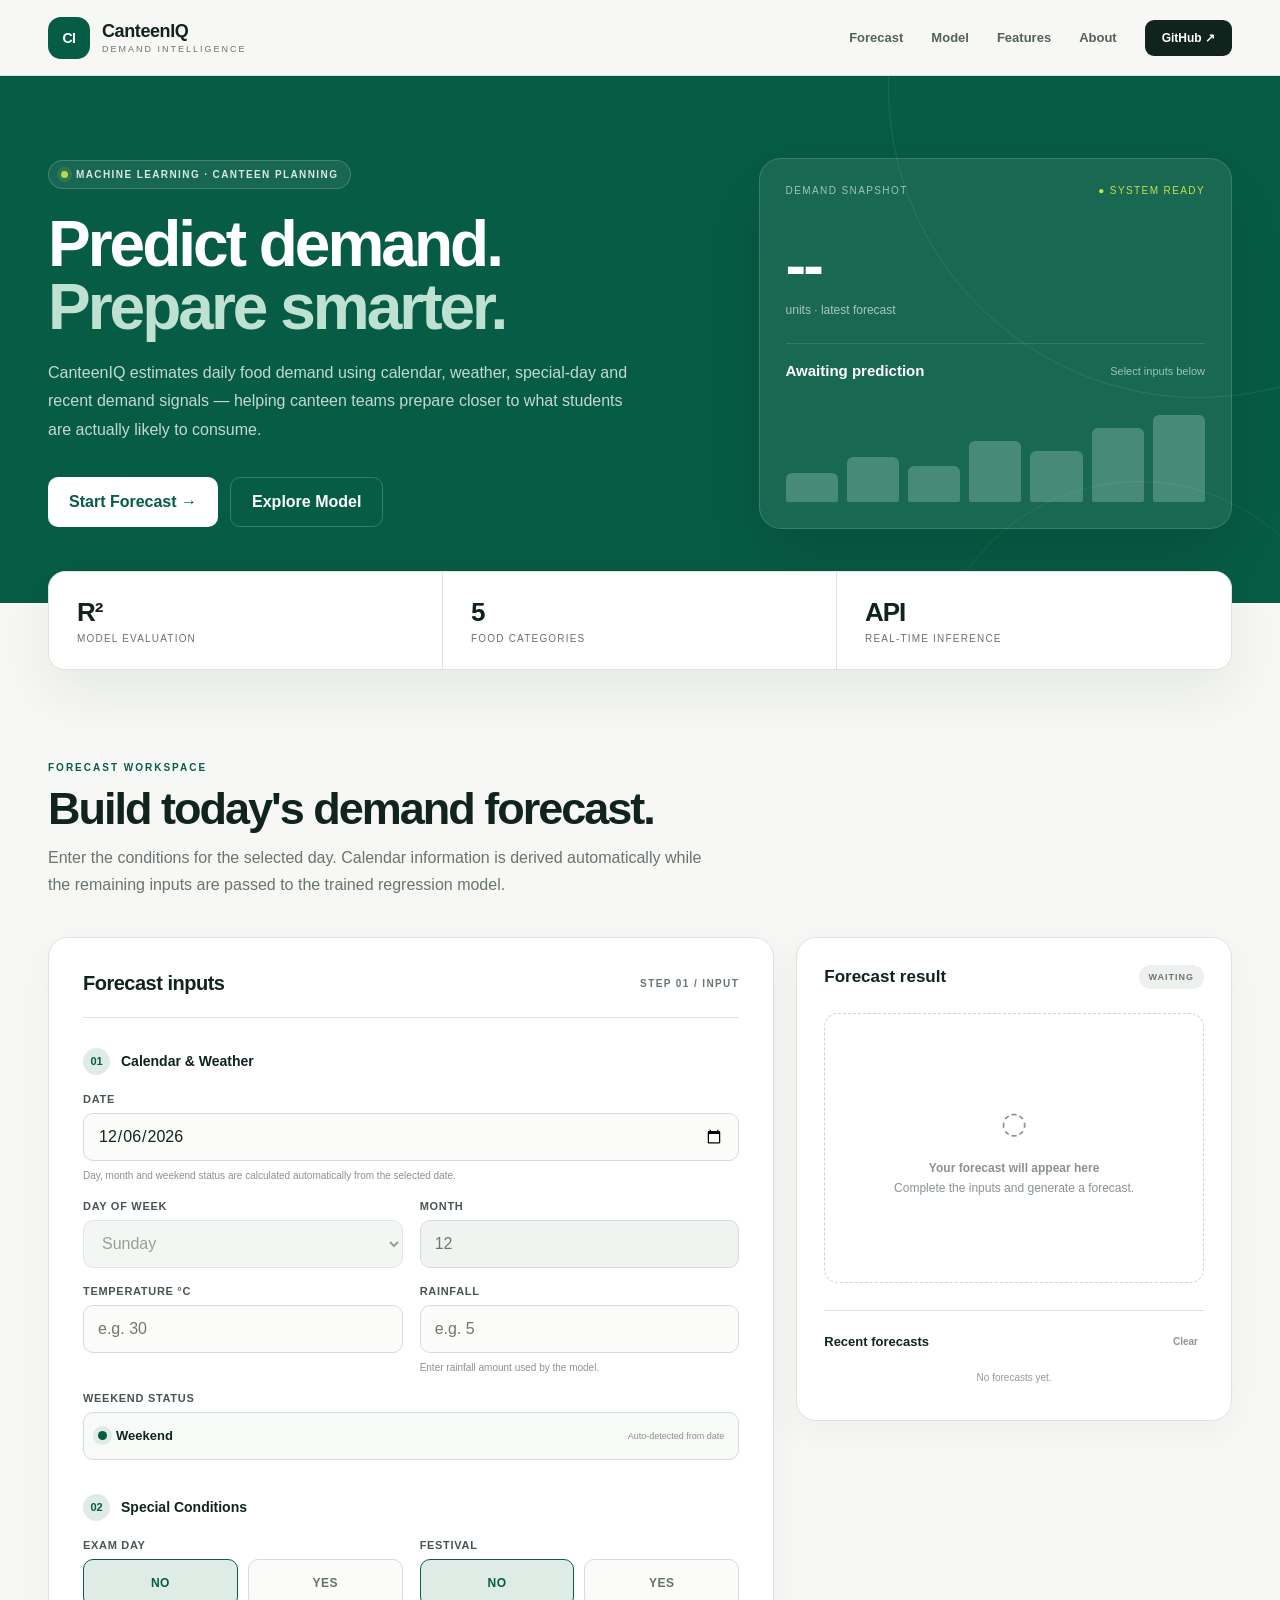
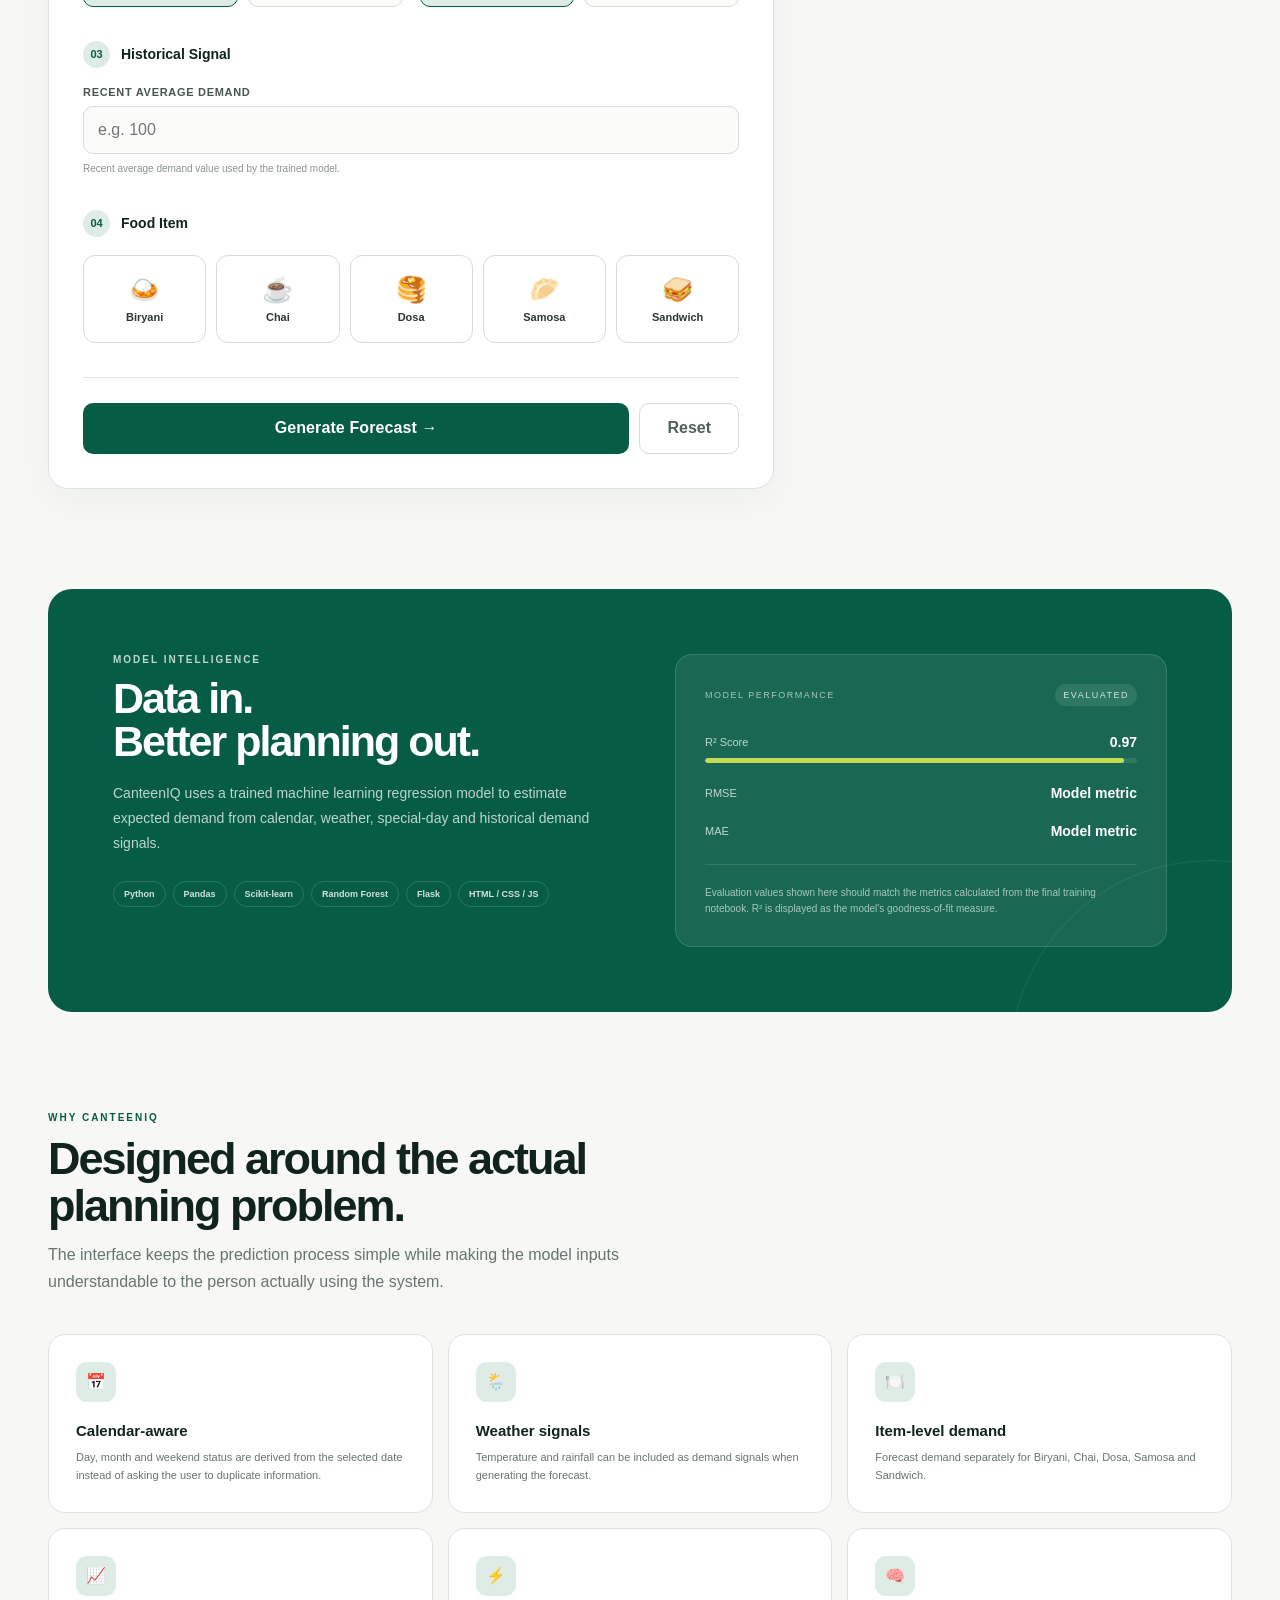
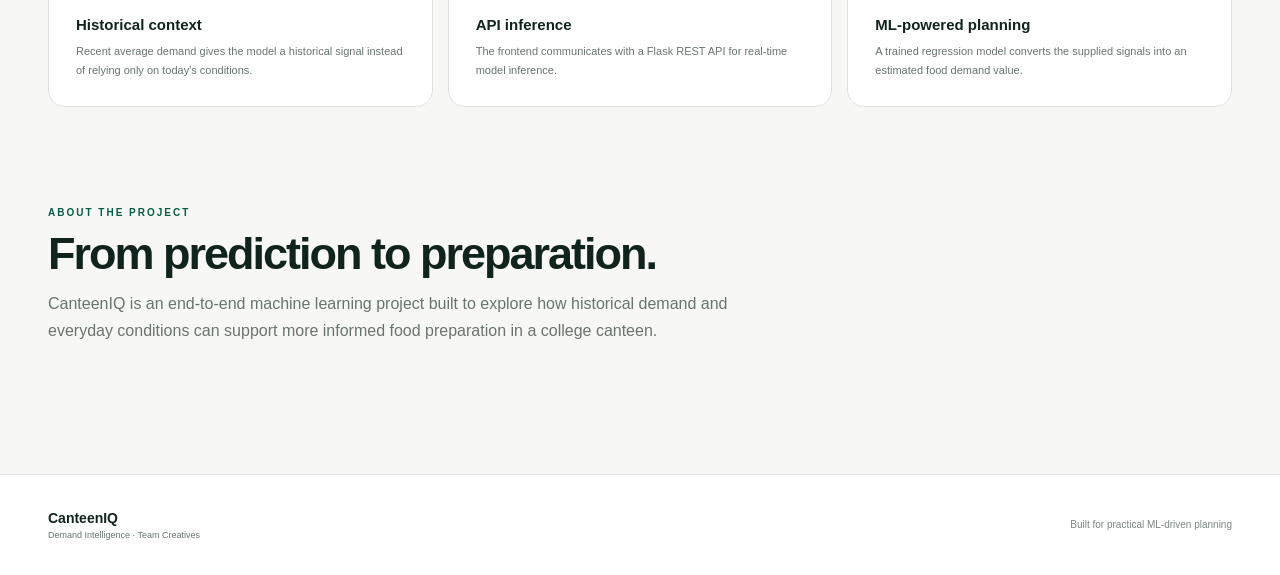
==== frontend/index.html @ 4cf9fa17 "Update index.html" ====
<!DOCTYPE html>
<html lang="en">

<head>
    <meta charset="UTF-8">
    <meta name="viewport" content="width=device-width, initial-scale=1.0">

    <title>CanteenIQ | Demand Intelligence</title>

    <style>
        :root {
            --ink: #10231d;
            --muted: #68746f;
            --soft: #eef3ef;
            --line: #dce4df;
            --paper: #f7f8f5;
            --white: #ffffff;
            --green: #075c45;
            --green-dark: #043f30;
            --green-light: #dfece6;
            --lime: #b9d94c;
            --danger: #a23b3b;
            --shadow: 0 20px 60px rgba(16, 35, 29, 0.08);
        }

        * {
            box-sizing: border-box;
        }

        html {
            scroll-behavior: smooth;
        }

        body {
            margin: 0;
            font-family: Inter, ui-sans-serif, -apple-system, BlinkMacSystemFont,
                "Segoe UI", Arial, sans-serif;
            background: var(--paper);
            color: var(--ink);
        }

        button,
        input,
        select {
            font: inherit;
        }

        button {
            cursor: pointer;
        }

        /* =========================
           NAVBAR
        ========================== */

        .navbar {
            position: sticky;
            top: 0;
            z-index: 100;
            height: 76px;
            background: rgba(247, 248, 245, 0.94);
            backdrop-filter: blur(16px);
            border-bottom: 1px solid var(--line);
        }

        .nav-inner {
            max-width: 1240px;
            height: 100%;
            margin: auto;
            padding: 0 28px;
            display: flex;
            align-items: center;
            justify-content: space-between;
        }

        .logo {
            display: flex;
            align-items: center;
            gap: 12px;
            text-decoration: none;
            color: var(--ink);
        }

        .logo-mark {
            width: 42px;
            height: 42px;
            border-radius: 13px;
            background: var(--green);
            color: white;
            display: grid;
            place-items: center;
            font-size: 14px;
            font-weight: 800;
            letter-spacing: -0.5px;
        }

        .logo-text strong {
            display: block;
            font-size: 18px;
            letter-spacing: -0.4px;
        }

        .logo-text span {
            display: block;
            margin-top: 2px;
            color: var(--muted);
            font-size: 9px;
            letter-spacing: 2px;
            text-transform: uppercase;
        }

        .nav-links {
            display: flex;
            align-items: center;
            gap: 28px;
        }

        .nav-links a {
            color: #53615b;
            text-decoration: none;
            font-size: 13px;
            font-weight: 600;
        }

        .nav-links a:hover {
            color: var(--green);
        }

        .github-btn {
            padding: 11px 17px;
            border-radius: 9px;
            background: var(--ink);
            color: white !important;
            font-size: 12px !important;
        }

        /* =========================
           HERO
        ========================== */

        .hero {
            background: var(--green);
            color: white;
            overflow: hidden;
            position: relative;
        }

        .hero::before {
            content: "";
            position: absolute;
            width: 620px;
            height: 620px;
            border: 1px solid rgba(255,255,255,0.09);
            border-radius: 50%;
            right: -230px;
            top: -300px;
        }

        .hero::after {
            content: "";
            position: absolute;
            width: 420px;
            height: 420px;
            border: 1px solid rgba(255,255,255,0.07);
            border-radius: 50%;
            right: -70px;
            bottom: -300px;
        }

        .hero-inner {
            max-width: 1240px;
            margin: auto;
            padding: 82px 28px 74px;
            display: grid;
            grid-template-columns: 1.15fr 0.85fr;
            gap: 70px;
            align-items: center;
            position: relative;
            z-index: 2;
        }

        .eyebrow {
            display: inline-flex;
            align-items: center;
            gap: 8px;
            padding: 8px 12px;
            border: 1px solid rgba(255,255,255,0.18);
            background: rgba(255,255,255,0.07);
            border-radius: 100px;
            color: #d8e9e1;
            font-size: 10px;
            font-weight: 700;
            letter-spacing: 1.4px;
            text-transform: uppercase;
        }

        .live-dot {
            width: 7px;
            height: 7px;
            border-radius: 50%;
            background: var(--lime);
            box-shadow: 0 0 0 4px rgba(185,217,76,0.12);
        }

        .hero h1 {
            max-width: 690px;
            margin: 24px 0 20px;
            font-size: clamp(42px, 5vw, 72px);
            line-height: 0.98;
            letter-spacing: -3px;
            font-weight: 760;
        }

        .hero h1 span {
            color: #bfe1d2;
        }

        .hero-description {
            max-width: 600px;
            margin: 0;
            color: #c4d9d0;
            font-size: 16px;
            line-height: 1.8;
        }

        .hero-actions {
            display: flex;
            gap: 12px;
            margin-top: 32px;
        }

        .hero-primary {
            border: 0;
            padding: 15px 21px;
            border-radius: 10px;
            background: white;
            color: var(--green);
            font-weight: 800;
        }

        .hero-secondary {
            padding: 15px 21px;
            border-radius: 10px;
            border: 1px solid rgba(255,255,255,0.2);
            background: transparent;
            color: white;
            font-weight: 700;
        }

        /* =========================
           HERO FORECAST CARD
        ========================== */

        .hero-card {
            border-radius: 22px;
            padding: 26px;
            background: rgba(255,255,255,0.075);
            border: 1px solid rgba(255,255,255,0.15);
            box-shadow: 0 30px 70px rgba(0,0,0,0.12);
        }

        .hero-card-top {
            display: flex;
            justify-content: space-between;
            color: #9fc5b5;
            font-size: 10px;
            letter-spacing: 1.4px;
            text-transform: uppercase;
        }

        .hero-status {
            color: #c8df51;
        }

        .hero-number {
            margin-top: 38px;
            font-size: 62px;
            line-height: 1;
            font-weight: 750;
            letter-spacing: -3px;
        }

        .hero-unit {
            color: #a9c7bb;
            margin-top: 7px;
            font-size: 12px;
        }

        .hero-food {
            margin-top: 26px;
            display: flex;
            justify-content: space-between;
            align-items: center;
            padding-top: 18px;
            border-top: 1px solid rgba(255,255,255,0.12);
        }

        .hero-food strong {
            font-size: 15px;
        }

        .hero-food span {
            color: #9fc5b5;
            font-size: 11px;
        }

        .mini-chart {
            height: 95px;
            margin-top: 28px;
            display: flex;
            align-items: end;
            gap: 9px;
        }

        .bar {
            flex: 1;
            border-radius: 6px 6px 2px 2px;
            background: rgba(190,225,210,0.28);
        }

        .bar:nth-child(1) { height: 31%; }
        .bar:nth-child(2) { height: 47%; }
        .bar:nth-child(3) { height: 38%; }
        .bar:nth-child(4) { height: 64%; }
        .bar:nth-child(5) { height: 54%; }
        .bar:nth-child(6) { height: 78%; }
        .bar:nth-child(7) { height: 92%; }

        /* =========================
           STATS
        ========================== */

        .stats {
            max-width: 1240px;
            margin: auto;
            padding: 0 28px;
            position: relative;
            z-index: 5;
        }

        .stats-grid {
            margin-top: -32px;
            display: grid;
            grid-template-columns: repeat(3, 1fr);
            background: white;
            border: 1px solid var(--line);
            border-radius: 17px;
            box-shadow: var(--shadow);
            overflow: hidden;
        }

        .stat {
            padding: 25px 28px;
            border-right: 1px solid var(--line);
        }

        .stat:last-child {
            border-right: 0;
        }

        .stat-value {
            font-size: 26px;
            font-weight: 800;
            letter-spacing: -1px;
        }

        .stat-label {
            margin-top: 5px;
            color: var(--muted);
            font-size: 10px;
            letter-spacing: 1.2px;
            text-transform: uppercase;
        }

        /* =========================
           MAIN
        ========================== */

        .main {
            max-width: 1240px;
            margin: auto;
            padding: 92px 28px;
        }

        .section-intro {
            max-width: 680px;
            margin-bottom: 38px;
        }

        .section-tag {
            color: var(--green);
            font-size: 10px;
            font-weight: 800;
            letter-spacing: 2px;
            text-transform: uppercase;
        }

        .section-intro h2 {
            margin: 12px 0;
            font-size: clamp(30px, 4vw, 45px);
            letter-spacing: -2px;
            line-height: 1.05;
        }

        .section-intro p {
            margin: 0;
            color: var(--muted);
            line-height: 1.7;
        }

        /* =========================
           FORECAST WORKSPACE
        ========================== */

        .workspace {
            display: grid;
            grid-template-columns: minmax(0, 1.25fr) minmax(320px, 0.75fr);
            gap: 22px;
            align-items: start;
        }

        .panel {
            background: white;
            border: 1px solid var(--line);
            border-radius: 20px;
            box-shadow: 0 10px 40px rgba(16,35,29,0.045);
        }

        .form-panel {
            padding: 34px;
        }

        .panel-heading {
            display: flex;
            justify-content: space-between;
            align-items: center;
            padding-bottom: 22px;
            border-bottom: 1px solid var(--line);
            margin-bottom: 30px;
        }

        .panel-heading h3 {
            margin: 0;
            font-size: 20px;
            letter-spacing: -0.5px;
        }

        .step {
            color: var(--muted);
            font-size: 10px;
            font-weight: 700;
            letter-spacing: 1.4px;
        }

        .form-section {
            margin-bottom: 34px;
        }

        .form-section-title {
            display: flex;
            align-items: center;
            gap: 11px;
            margin-bottom: 18px;
        }

        .form-section-number {
            width: 27px;
            height: 27px;
            border-radius: 50%;
            background: var(--green-light);
            color: var(--green);
            display: grid;
            place-items: center;
            font-size: 11px;
            font-weight: 800;
        }

        .form-section-title strong {
            font-size: 14px;
        }

        .field-grid {
            display: grid;
            grid-template-columns: repeat(2, 1fr);
            gap: 17px;
        }

        .field {
            min-width: 0;
        }

        .field.full {
            grid-column: 1 / -1;
        }

        .field label {
            display: block;
            margin-bottom: 8px;
            color: #485650;
            font-size: 11px;
            font-weight: 800;
            letter-spacing: 0.7px;
            text-transform: uppercase;
        }

        input,
        select {
            width: 100%;
            height: 48px;
            border: 1px solid #d5ddd8;
            border-radius: 10px;
            background: #fbfcfa;
            color: var(--ink);
            padding: 0 14px;
            outline: none;
            transition: 0.18s ease;
        }

        input:focus,
        select:focus {
            border-color: var(--green);
            background: white;
            box-shadow: 0 0 0 4px rgba(7,92,69,0.08);
        }

        input:disabled,
        select:disabled {
            background: #f0f3f0;
            color: #6c7772;
        }

        .field-note {
            margin-top: 7px;
            color: #89938e;
            font-size: 10px;
            line-height: 1.5;
        }

        /* =========================
           WEEKEND AUTO STATUS
        ========================== */

        .weekend-status {
            min-height: 48px;
            border: 1px solid #d5ddd8;
            border-radius: 10px;
            padding: 0 14px;
            display: flex;
            align-items: center;
            justify-content: space-between;
            background: #f7faf7;
        }

        .weekend-main {
            display: flex;
            align-items: center;
            gap: 9px;
            font-size: 13px;
            font-weight: 700;
        }

        .weekend-indicator {
            width: 9px;
            height: 9px;
            border-radius: 50%;
            background: #9aa59f;
        }

        .weekend-status.is-weekend .weekend-indicator {
            background: var(--green);
            box-shadow: 0 0 0 5px var(--green-light);
        }

        .weekend-status small {
            color: #89938e;
            font-size: 9px;
        }

        /* =========================
           YES / NO
        ========================== */

        .toggle-grid {
            display: grid;
            grid-template-columns: 1fr 1fr;
            gap: 10px;
        }

        .toggle-option {
            position: relative;
        }

        .toggle-option input {
            position: absolute;
            opacity: 0;
            pointer-events: none;
        }

        .toggle-option label {
            height: 48px;
            margin: 0;
            border: 1px solid #d5ddd8;
            border-radius: 10px;
            display: grid;
            place-items: center;
            cursor: pointer;
            background: #fbfcfa;
            color: #66716c;
            font-size: 12px;
            font-weight: 700;
            letter-spacing: 0.5px;
        }

        .toggle-option input:checked + label {
            border-color: var(--green);
            background: var(--green-light);
            color: var(--green);
        }

        /* =========================
           FOOD
        ========================== */

        .food-grid {
            display: grid;
            grid-template-columns: repeat(5, 1fr);
            gap: 10px;
        }

        .food-option {
            position: relative;
        }

        .food-option input {
            position: absolute;
            opacity: 0;
            pointer-events: none;
        }

        .food-option label {
            min-height: 88px;
            margin: 0;
            padding: 12px 7px;
            border: 1px solid #d5ddd8;
            border-radius: 12px;
            display: flex;
            flex-direction: column;
            align-items: center;
            justify-content: center;
            gap: 7px;
            cursor: pointer;
            background: white;
            color: #293631;
            font-size: 11px;
            font-weight: 700;
            text-align: center;
            transition: 0.18s ease;
        }

        .food-option label:hover {
            border-color: var(--green);
            transform: translateY(-2px);
        }

        .food-option input:checked + label {
            border-color: var(--green);
            background: var(--green-light);
            color: var(--green);
            box-shadow: inset 0 0 0 1px var(--green);
        }

        .food-icon {
            font-size: 25px;
        }

        /* =========================
           ACTIONS
        ========================== */

        .actions {
            display: flex;
            gap: 10px;
            margin-top: 8px;
            padding-top: 25px;
            border-top: 1px solid var(--line);
        }

        .predict-btn {
            flex: 1;
            min-height: 51px;
            border: 0;
            border-radius: 10px;
            background: var(--green);
            color: white;
            font-weight: 800;
            letter-spacing: 0.1px;
            transition: 0.18s ease;
        }

        .predict-btn:hover {
            background: var(--green-dark);
            transform: translateY(-1px);
        }

        .predict-btn:disabled {
            opacity: 0.65;
            cursor: wait;
            transform: none;
        }

        .reset-btn {
            min-width: 100px;
            border: 1px solid #d5ddd8;
            border-radius: 10px;
            background: white;
            color: #52605a;
            font-weight: 700;
        }

        /* =========================
           RESULT PANEL
        ========================== */

        .result-panel {
            padding: 27px;
            position: sticky;
            top: 96px;
        }

        .result-top {
            display: flex;
            align-items: center;
            justify-content: space-between;
            margin-bottom: 24px;
        }

        .result-top h3 {
            margin: 0;
            font-size: 17px;
        }

        .result-status {
            padding: 7px 10px;
            border-radius: 100px;
            background: #edf0ed;
            color: #6b756f;
            font-size: 9px;
            font-weight: 800;
            letter-spacing: 1px;
        }

        .result-status.success {
            background: var(--green-light);
            color: var(--green);
        }

        .result-empty {
            min-height: 270px;
            border: 1px dashed #ccd6d0;
            border-radius: 14px;
            display: grid;
            place-items: center;
            text-align: center;
            padding: 30px;
            color: #89938e;
            font-size: 12px;
            line-height: 1.7;
        }

        .empty-icon {
            font-size: 30px;
            margin-bottom: 10px;
        }

        .current-result {
            display: none;
        }

        .forecast-box {
            border-radius: 15px;
            padding: 27px 20px;
            background: var(--green);
            color: white;
            text-align: center;
        }

        .forecast-label {
            color: #b6d0c5;
            font-size: 9px;
            font-weight: 700;
            letter-spacing: 1.6px;
            text-transform: uppercase;
        }

        .forecast-number {
            margin-top: 13px;
            font-size: 55px;
            line-height: 1;
            font-weight: 800;
            letter-spacing: -2px;
        }

        .forecast-unit {
            margin-top: 8px;
            color: #b6d0c5;
            font-size: 11px;
        }

        .forecast-food {
            margin-top: 19px;
            color: white;
            font-size: 14px;
            font-weight: 700;
        }

        .summary {
            margin-top: 22px;
        }

        .summary-row {
            display: flex;
            justify-content: space-between;
            gap: 15px;
            padding: 11px 0;
            border-bottom: 1px solid #edf0ee;
            font-size: 11px;
        }

        .summary-row span:first-child {
            color: #89938e;
        }

        .summary-row span:last-child {
            color: #26342e;
            font-weight: 700;
            text-align: right;
        }

        /* =========================
           HISTORY
        ========================== */

        .history {
            margin-top: 27px;
            padding-top: 23px;
            border-top: 1px solid var(--line);
        }

        .history-head {
            display: flex;
            justify-content: space-between;
            align-items: center;
            margin-bottom: 13px;
        }

        .history-head strong {
            font-size: 13px;
        }

        .clear-history {
            border: 0;
            background: none;
            color: #8b9690;
            font-size: 10px;
            font-weight: 700;
        }

        .history-list {
            display: flex;
            flex-direction: column;
            gap: 8px;
        }

        .history-item {
            padding: 11px;
            border: 1px solid #e1e7e3;
            border-radius: 9px;
            background: #fbfcfa;
        }

        .history-top {
            display: flex;
            justify-content: space-between;
            align-items: center;
        }

        .history-food {
            font-size: 11px;
            font-weight: 800;
        }

        .history-demand {
            color: var(--green);
            font-size: 13px;
            font-weight: 800;
        }

        .history-bottom {
            display: flex;
            justify-content: space-between;
            gap: 10px;
            margin-top: 5px;
            color: #909a95;
            font-size: 9px;
        }

        .history-empty {
            color: #929c97;
            font-size: 10px;
            text-align: center;
            padding: 10px 0;
        }

        /* =========================
           ERROR
        ========================== */

        .error-box {
            display: none;
            margin-top: 15px;
            padding: 12px;
            border-radius: 9px;
            background: #fff3f3;
            border: 1px solid #f0cccc;
            color: var(--danger);
            font-size: 10px;
            line-height: 1.5;
        }

        /* =========================
           MODEL SECTION
        ========================== */

        .model-section {
            margin-top: 100px;
            padding: 65px;
            border-radius: 24px;
            background: var(--green);
            color: white;
            display: grid;
            grid-template-columns: 1fr 1fr;
            gap: 70px;
            overflow: hidden;
            position: relative;
        }

        .model-section::after {
            content: "";
            position: absolute;
            width: 400px;
            height: 400px;
            border: 1px solid rgba(255,255,255,0.08);
            border-radius: 50%;
            right: -180px;
            bottom: -250px;
        }

        .model-copy {
            position: relative;
            z-index: 2;
        }

        .model-copy .section-tag {
            color: #bcd9cc;
        }

        .model-copy h2 {
            margin: 12px 0 18px;
            font-size: 43px;
            line-height: 1;
            letter-spacing: -2px;
        }

        .model-copy p {
            max-width: 510px;
            color: #bdd5ca;
            line-height: 1.8;
            font-size: 14px;
        }

        .tech-stack {
            display: flex;
            flex-wrap: wrap;
            gap: 7px;
            margin-top: 25px;
        }

        .tech {
            padding: 7px 10px;
            border: 1px solid rgba(255,255,255,0.15);
            border-radius: 100px;
            color: #d2e3dc;
            font-size: 9px;
            font-weight: 700;
        }

        .performance-card {
            position: relative;
            z-index: 2;
            padding: 29px;
            border-radius: 17px;
            background: rgba(255,255,255,0.08);
            border: 1px solid rgba(255,255,255,0.13);
        }

        .performance-head {
            display: flex;
            justify-content: space-between;
            align-items: center;
            margin-bottom: 28px;
        }

        .performance-head span {
            color: #a9c7bb;
            font-size: 9px;
            letter-spacing: 1.5px;
            text-transform: uppercase;
        }

        .model-badge {
            padding: 6px 8px;
            border-radius: 100px;
            background: rgba(190,225,210,0.12);
            color: #d0e8de !important;
        }

        .metric {
            margin-bottom: 22px;
        }

        .metric-top {
            display: flex;
            justify-content: space-between;
            align-items: center;
            margin-bottom: 8px;
        }

        .metric-top span:first-child {
            color: #c0d7ce;
            font-size: 11px;
        }

        .metric-top strong {
            font-size: 14px;
        }

        .metric-bar {
            height: 5px;
            background: rgba(255,255,255,0.1);
            border-radius: 100px;
            overflow: hidden;
        }

        .metric-fill {
            height: 100%;
            width: 0;
            background: #c3dc54;
            border-radius: inherit;
        }

        .performance-note {
            margin: 25px 0 0;
            padding-top: 20px;
            border-top: 1px solid rgba(255,255,255,0.12);
            color: #a9c7bb;
            font-size: 10px;
            line-height: 1.6;
        }

        /* =========================
           FEATURES
        ========================== */

        .features {
            padding-top: 100px;
        }

        .feature-grid {
            display: grid;
            grid-template-columns: repeat(3, 1fr);
            gap: 15px;
        }

        .feature {
            padding: 27px;
            border: 1px solid var(--line);
            border-radius: 17px;
            background: white;
        }

        .feature-icon {
            width: 40px;
            height: 40px;
            border-radius: 11px;
            background: var(--green-light);
            display: grid;
            place-items: center;
            margin-bottom: 20px;
        }

        .feature h3 {
            margin: 0 0 9px;
            font-size: 15px;
        }

        .feature p {
            margin: 0;
            color: var(--muted);
            font-size: 11px;
            line-height: 1.7;
        }

        /* =========================
           FOOTER
        ========================== */

        footer {
            border-top: 1px solid var(--line);
            background: white;
        }

        .footer-inner {
            max-width: 1240px;
            margin: auto;
            padding: 35px 28px;
            display: flex;
            align-items: center;
            justify-content: space-between;
        }

        .footer-brand {
            font-size: 14px;
            font-weight: 800;
        }

        .footer-brand span {
            display: block;
            margin-top: 4px;
            color: var(--muted);
            font-size: 9px;
            font-weight: 500;
        }

        .footer-right {
            color: #7c8781;
            font-size: 10px;
        }

        /* =========================
           RESPONSIVE
        ========================== */

        @media (max-width: 950px) {

            .hero-inner {
                grid-template-columns: 1fr;
                gap: 45px;
            }

            .hero-card {
                max-width: 600px;
            }

            .workspace {
                grid-template-columns: 1fr;
            }

            .result-panel {
                position: static;
            }

            .model-section {
                grid-template-columns: 1fr;
                gap: 40px;
                padding: 45px;
            }

            .feature-grid {
                grid-template-columns: 1fr 1fr;
            }
        }

        @media (max-width: 700px) {

            .navbar {
                height: 68px;
            }

            .nav-inner {
                padding: 0 16px;
            }

            .nav-links {
                display: none;
            }

            .hero-inner {
                padding: 58px 18px 55px;
            }

            .hero h1 {
                font-size: 47px;
                letter-spacing: -2.4px;
            }

            .hero-description {
                font-size: 14px;
            }

            .stats {
                padding: 0 16px;
            }

            .stats-grid {
                grid-template-columns: 1fr;
                margin-top: -20px;
            }

            .stat {
                border-right: 0;
                border-bottom: 1px solid var(--line);
            }

            .stat:last-child {
                border-bottom: 0;
            }

            .main {
                padding: 65px 16px;
            }

            .form-panel,
            .result-panel {
                padding: 22px;
            }

            .field-grid {
                grid-template-columns: 1fr;
            }

            .field.full {
                grid-column: auto;
            }

            .food-grid {
                grid-template-columns: repeat(2, 1fr);
            }

            .model-section {
                margin-top: 70px;
                padding: 30px 22px;
            }

            .model-copy h2 {
                font-size: 34px;
            }

            .feature-grid {
                grid-template-columns: 1fr;
            }

            .footer-inner {
                padding: 28px 18px;
                flex-direction: column;
                align-items: flex-start;
                gap: 15px;
            }
        }

        @media (max-width: 420px) {

            .logo-text span {
                display: none;
            }

            .github-btn {
                padding: 9px 11px;
            }

            .hero h1 {
                font-size: 41px;
            }

            .hero-actions {
                flex-direction: column;
            }

            .hero-primary,
            .hero-secondary {
                width: 100%;
            }

            .food-grid {
                grid-template-columns: 1fr 1fr;
            }

            .actions {
                flex-direction: column;
            }

            .reset-btn {
                min-height: 48px;
            }
        }
    </style>
</head>

<body>

    <!-- =========================
         NAVIGATION
    ========================== -->

    <nav class="navbar">

        <div class="nav-inner">

            <a href="#" class="logo">

                <div class="logo-mark">
                    CI
                </div>

                <div class="logo-text">
                    <strong>CanteenIQ</strong>
                    <span>Demand Intelligence</span>
                </div>

            </a>

            <div class="nav-links">

                <a href="#forecast">Forecast</a>
                <a href="#model">Model</a>
                <a href="#features">Features</a>
                <a href="#about">About</a>

                <a
                    class="github-btn"
                    href="https://github.com/ravidhakar712/samatrix-hackathon"
                    target="_blank"
                    rel="noopener"
                >
                    GitHub ↗
                </a>

            </div>

        </div>

    </nav>


    <!-- =========================
         HERO
    ========================== -->

    <section class="hero">

        <div class="hero-inner">

            <div>

                <div class="eyebrow">
                    <span class="live-dot"></span>
                    Machine Learning · Canteen Planning
                </div>

                <h1>
                    Predict demand.
                    <span>Prepare smarter.</span>
                </h1>

                <p class="hero-description">
                    CanteenIQ estimates daily food demand using calendar,
                    weather, special-day and recent demand signals —
                    helping canteen teams prepare closer to what students
                    are actually likely to consume.
                </p>

                <div class="hero-actions">

                    <button
                        class="hero-primary"
                        onclick="document.getElementById('forecast').scrollIntoView()"
                    >
                        Start Forecast →
                    </button>

                    <button
                        class="hero-secondary"
                        onclick="document.getElementById('model').scrollIntoView()"
                    >
                        Explore Model
                    </button>

                </div>

            </div>


            <div class="hero-card">

                <div class="hero-card-top">

                    <span>Demand Snapshot</span>

                    <span class="hero-status">
                        ● SYSTEM READY
                    </span>

                </div>

                <div class="hero-number" id="heroNumber">
                    --
                </div>

                <div class="hero-unit">
                    units · latest forecast
                </div>

                <div class="hero-food">

                    <strong id="heroFood">
                        Awaiting prediction
                    </strong>

                    <span id="heroDate">
                        Select inputs below
                    </span>

                </div>

                <div class="mini-chart">

                    <div class="bar"></div>
                    <div class="bar"></div>
                    <div class="bar"></div>
                    <div class="bar"></div>
                    <div class="bar"></div>
                    <div class="bar"></div>
                    <div class="bar"></div>

                </div>

            </div>

        </div>

    </section>


    <!-- =========================
         STATS
    ========================== -->

    <div class="stats">

        <div class="stats-grid">

            <div class="stat">

                <div class="stat-value">
                    R²
                </div>

                <div class="stat-label">
                    Model evaluation
                </div>

            </div>

            <div class="stat">

                <div class="stat-value">
                    5
                </div>

                <div class="stat-label">
                    Food categories
                </div>

            </div>

            <div class="stat">

                <div class="stat-value">
                    API
                </div>

                <div class="stat-label">
                    Real-time inference
                </div>

            </div>

        </div>

    </div>


    <!-- =========================
         MAIN
    ========================== -->

    <main class="main" id="forecast">

        <div class="section-intro">

            <div class="section-tag">
                Forecast workspace
            </div>

            <h2>
                Build today's demand forecast.
            </h2>

            <p>
                Enter the conditions for the selected day. Calendar
                information is derived automatically while the remaining
                inputs are passed to the trained regression model.
            </p>

        </div>


        <div class="workspace">

            <!-- =========================
                 FORM PANEL
            ========================== -->

            <div class="panel form-panel">

                <div class="panel-heading">

                    <h3>
                        Forecast inputs
                    </h3>

                    <span class="step">
                        STEP 01 / INPUT
                    </span>

                </div>


                <form id="predictionForm">

                    <!-- CALENDAR -->

                    <div class="form-section">

                        <div class="form-section-title">

                            <span class="form-section-number">
                                01
                            </span>

                            <strong>
                                Calendar & Weather
                            </strong>

                        </div>


                        <div class="field-grid">

                            <div class="field full">

                                <label for="date">
                                    Date
                                </label>

                                <input
                                    type="date"
                                    id="date"
                                    required
                                >

                                <div class="field-note">
                                    Day, month and weekend status are calculated
                                    automatically from the selected date.
                                </div>

                            </div>


                            <div class="field">

                                <label for="day_of_week">
                                    Day of Week
                                </label>

                                <select
                                    id="day_of_week"
                                    disabled
                                >

                                    <option value="0">Monday</option>
                                    <option value="1">Tuesday</option>
                                    <option value="2">Wednesday</option>
                                    <option value="3">Thursday</option>
                                    <option value="4">Friday</option>
                                    <option value="5">Saturday</option>
                                    <option value="6">Sunday</option>

                                </select>

                            </div>


                            <div class="field">

                                <label for="month">
                                    Month
                                </label>

                                <input
                                    type="text"
                                    id="month"
                                    disabled
                                >

                            </div>


                            <div class="field">

                                <label for="temperature">
                                    Temperature °C
                                </label>

                                <input
                                    type="number"
                                    step="any"
                                    id="temperature"
                                    placeholder="e.g. 30"
                                    required
                                >

                            </div>


                            <div class="field">

                                <label for="rainfall">
                                    Rainfall
                                </label>

                                <input
                                    type="number"
                                    step="any"
                                    min="0"
                                    id="rainfall"
                                    placeholder="e.g. 5"
                                    required
                                >

                                <div class="field-note">
                                    Enter rainfall amount used by the model.
                                </div>

                            </div>


                            <!-- WEEKEND VISIBLE -->

                            <div class="field full">

                                <label>
                                    Weekend Status
                                </label>

                                <div
                                    class="weekend-status"
                                    id="weekendStatus"
                                >

                                    <div class="weekend-main">

                                        <span
                                            class="weekend-indicator"
                                            id="weekendIndicator"
                                        ></span>

                                        <span id="weekendText">
                                            Weekday
                                        </span>

                                    </div>

                                    <small>
                                        Auto-detected from date
                                    </small>

                                </div>

                            </div>

                        </div>

                    </div>


                    <!-- SPECIAL CONDITIONS -->

                    <div class="form-section">

                        <div class="form-section-title">

                            <span class="form-section-number">
                                02
                            </span>

                            <strong>
                                Special Conditions
                            </strong>

                        </div>


                        <div class="field-grid">

                            <div class="field">

                                <label>
                                    Exam Day
                                </label>

                                <div class="toggle-grid">

                                    <div class="toggle-option">

                                        <input
                                            type="radio"
                                            name="exam"
                                            id="examNo"
                                            value="0"
                                            checked
                                        >

                                        <label for="examNo">
                                            NO
                                        </label>

                                    </div>

                                    <div class="toggle-option">

                                        <input
                                            type="radio"
                                            name="exam"
                                            id="examYes"
                                            value="1"
                                        >

                                        <label for="examYes">
                                            YES
                                        </label>

                                    </div>

                                </div>

                            </div>


                            <div class="field">

                                <label>
                                    Festival
                                </label>

                                <div class="toggle-grid">

                                    <div class="toggle-option">

                                        <input
                                            type="radio"
                                            name="festival"
                                            id="festivalNo"
                                            value="0"
                                            checked
                                        >

                                        <label for="festivalNo">
                                            NO
                                        </label>

                                    </div>

                                    <div class="toggle-option">

                                        <input
                                            type="radio"
                                            name="festival"
                                            id="festivalYes"
                                            value="1"
                                        >

                                        <label for="festivalYes">
                                            YES
                                        </label>

                                    </div>

                                </div>

                            </div>

                        </div>

                    </div>


                    <!-- PREVIOUS DEMAND -->

                    <div class="form-section">

                        <div class="form-section-title">

                            <span class="form-section-number">
                                03
                            </span>

                            <strong>
                                Historical Signal
                            </strong>

                        </div>


                        <div class="field">

                            <label for="rolling_avg">
                                Recent Average Demand
                            </label>

                            <input
                                type="number"
                                step="any"
                                min="0"
                                id="rolling_avg"
                                placeholder="e.g. 100"
                                required
                            >

                            <div class="field-note">
                                Recent average demand value used by the trained model.
                            </div>

                        </div>

                    </div>


                    <!-- FOOD -->

                    <div class="form-section">

                        <div class="form-section-title">

                            <span class="form-section-number">
                                04
                            </span>

                            <strong>
                                Food Item
                            </strong>

                        </div>


                        <div class="food-grid">

                            <div class="food-option">

                                <input
                                    type="radio"
                                    name="foodItem"
                                    id="biryani"
                                    value="Biryani"
                                    required
                                >

                                <label for="biryani">
                                    <span class="food-icon">🍛</span>
                                    Biryani
                                </label>

                            </div>


                            <div class="food-option">

                                <input
                                    type="radio"
                                    name="foodItem"
                                    id="chai"
                                    value="Chai"
                                >

                                <label for="chai">
                                    <span class="food-icon">☕</span>
                                    Chai
                                </label>

                            </div>


                            <div class="food-option">

                                <input
                                    type="radio"
                                    name="foodItem"
                                    id="dosa"
                                    value="Dosa"
                                >

                                <label for="dosa">
                                    <span class="food-icon">🥞</span>
                                    Dosa
                                </label>

                            </div>


                            <div class="food-option">

                                <input
                                    type="radio"
                                    name="foodItem"
                                    id="samosa"
                                    value="Samosa"
                                >

                                <label for="samosa">
                                    <span class="food-icon">🥟</span>
                                    Samosa
                                </label>

                            </div>


                            <div class="food-option">

                                <input
                                    type="radio"
                                    name="foodItem"
                                    id="sandwich"
                                    value="Sandwich"
                                >

                                <label for="sandwich">
                                    <span class="food-icon">🥪</span>
                                    Sandwich
                                </label>

                            </div>

                        </div>

                    </div>


                    <!-- ACTIONS -->

                    <div class="actions">

                        <button
                            type="submit"
                            class="predict-btn"
                            id="predictButton"
                        >
                            Generate Forecast →
                        </button>

                        <button
                            type="button"
                            class="reset-btn"
                            id="resetButton"
                        >
                            Reset
                        </button>

                    </div>

                </form>

            </div>


            <!-- =========================
                 RESULT
            ========================== -->

            <aside class="panel result-panel">

                <div class="result-top">

                    <h3>
                        Forecast result
                    </h3>

                    <span
                        class="result-status"
                        id="status"
                    >
                        WAITING
                    </span>

                </div>


                <!-- EMPTY -->

                <div
                    class="result-empty"
                    id="resultEmpty"
                >

                    <div>

                        <div class="empty-icon">
                            ◌
                        </div>

                        <strong>
                            Your forecast will appear here
                        </strong>

                        <br>

                        Complete the inputs and generate a forecast.

                    </div>

                </div>


                <!-- RESULT -->

                <div
                    class="current-result"
                    id="currentResult"
                >

                    <div class="forecast-box">

                        <div class="forecast-label">
                            Expected Demand
                        </div>

                        <div
                            class="forecast-number"
                            id="predictionNumber"
                        >
                            --
                        </div>

                        <div class="forecast-unit">
                            estimated units
                        </div>

                        <div
                            class="forecast-food"
                            id="resultFood"
                        >
                            --
                        </div>

                    </div>


                    <div class="summary">

                        <div class="summary-row">

                            <span>
                                Date
                            </span>

                            <span id="summaryDate">
                                --
                            </span>

                        </div>


                        <div class="summary-row">

                            <span>
                                Day
                            </span>

                            <span id="summaryDay">
                                --
                            </span>

                        </div>


                        <div class="summary-row">

                            <span>
                                Weekend
                            </span>

                            <span id="summaryWeekend">
                                --
                            </span>

                        </div>


                        <div class="summary-row">

                            <span>
                                Conditions
                            </span>

                            <span id="summaryConditions">
                                --
                            </span>

                        </div>

                    </div>

                </div>


                <!-- ERROR -->

                <div
                    class="error-box"
                    id="errorBox"
                ></div>


                <!-- HISTORY -->

                <div class="history">

                    <div class="history-head">

                        <strong>
                            Recent forecasts
                        </strong>

                        <button
                            type="button"
                            class="clear-history"
                            id="clearHistoryButton"
                        >
                            Clear
                        </button>

                    </div>

                    <div
                        class="history-list"
                        id="historyList"
                    >

                        <div class="history-empty">
                            No forecasts yet.
                        </div>

                    </div>

                </div>

            </aside>

        </div>


        <!-- =========================
             MODEL
        ========================== -->

        <section
            class="model-section"
            id="model"
        >

            <div class="model-copy">

                <div class="section-tag">
                    Model intelligence
                </div>

                <h2>
                    Data in.<br>
                    Better planning out.
                </h2>

                <p>
                    CanteenIQ uses a trained machine learning regression
                    model to estimate expected demand from calendar,
                    weather, special-day and historical demand signals.
                </p>

                <div class="tech-stack">

                    <span class="tech">Python</span>
                    <span class="tech">Pandas</span>
                    <span class="tech">Scikit-learn</span>
                    <span class="tech">Random Forest</span>
                    <span class="tech">Flask</span>
                    <span class="tech">HTML / CSS / JS</span>

                </div>

            </div>


            <div class="performance-card">

                <div class="performance-head">

                    <span>
                        Model performance
                    </span>

                    <span class="model-badge">
                        EVALUATED
                    </span>

                </div>


                <div class="metric">

                    <div class="metric-top">

                        <span>
                            R² Score
                        </span>

                        <strong>
                            0.97
                        </strong>

                    </div>

                    <div class="metric-bar">

                        <div
                            class="metric-fill"
                            style="width: 97%;"
                        ></div>

                    </div>

                </div>


                <div class="metric">

                    <div class="metric-top">

                        <span>
                            RMSE
                        </span>

                        <strong>
                            Model metric
                        </strong>

                    </div>

                </div>


                <div class="metric">

                    <div class="metric-top">

                        <span>
                            MAE
                        </span>

                        <strong>
                            Model metric
                        </strong>

                    </div>

                </div>


                <p class="performance-note">
                    Evaluation values shown here should match the metrics
                    calculated from the final training notebook. R² is
                    displayed as the model's goodness-of-fit measure.
                </p>

            </div>

        </section>


        <!-- =========================
             FEATURES
        ========================== -->

        <section
            class="features"
            id="features"
        >

            <div class="section-intro">

                <div class="section-tag">
                    Why CanteenIQ
                </div>

                <h2>
                    Designed around the actual planning problem.
                </h2>

                <p>
                    The interface keeps the prediction process simple while
                    making the model inputs understandable to the person
                    actually using the system.
                </p>

            </div>


            <div class="feature-grid">

                <div class="feature">

                    <div class="feature-icon">
                        📅
                    </div>

                    <h3>
                        Calendar-aware
                    </h3>

                    <p>
                        Day, month and weekend status are derived from the
                        selected date instead of asking the user to duplicate
                        information.
                    </p>

                </div>


                <div class="feature">

                    <div class="feature-icon">
                        🌦️
                    </div>

                    <h3>
                        Weather signals
                    </h3>

                    <p>
                        Temperature and rainfall can be included as demand
                        signals when generating the forecast.
                    </p>

                </div>


                <div class="feature">

                    <div class="feature-icon">
                        🍽️
                    </div>

                    <h3>
                        Item-level demand
                    </h3>

                    <p>
                        Forecast demand separately for Biryani, Chai, Dosa,
                        Samosa and Sandwich.
                    </p>

                </div>


                <div class="feature">

                    <div class="feature-icon">
                        📈
                    </div>

                    <h3>
                        Historical context
                    </h3>

                    <p>
                        Recent average demand gives the model a historical
                        signal instead of relying only on today's conditions.
                    </p>

                </div>


                <div class="feature">

                    <div class="feature-icon">
                        ⚡
                    </div>

                    <h3>
                        API inference
                    </h3>

                    <p>
                        The frontend communicates with a Flask REST API for
                        real-time model inference.
                    </p>

                </div>


                <div class="feature">

                    <div class="feature-icon">
                        🧠
                    </div>

                    <h3>
                        ML-powered planning
                    </h3>

                    <p>
                        A trained regression model converts the supplied
                        signals into an estimated food demand value.
                    </p>

                </div>

            </div>

        </section>


        <!-- =========================
             ABOUT
        ========================== -->

        <section
            class="features"
            id="about"
        >

            <div class="section-intro">

                <div class="section-tag">
                    About the project
                </div>

                <h2>
                    From prediction to preparation.
                </h2>

                <p>
                    CanteenIQ is an end-to-end machine learning project built
                    to explore how historical demand and everyday conditions
                    can support more informed food preparation in a college
                    canteen.
                </p>

            </div>

        </section>

    </main>


    <!-- =========================
         FOOTER
    ========================== -->

    <footer>

        <div class="footer-inner">

            <div class="footer-brand">

                CanteenIQ

                <span>
                    Demand Intelligence · Team Creatives
                </span>

            </div>

            <div class="footer-right">
                Built for practical ML-driven planning
            </div>

        </div>

    </footer>


    <!-- =========================
         JAVASCRIPT
    ========================== -->

    <script>

        /* =========================
           API
        ========================== */

        const API_URL =
            "https://canteen-demand-api.onrender.com/predict";


        /* =========================
           ELEMENTS
        ========================== */

        const form =
            document.getElementById("predictionForm");

        const dateInput =
            document.getElementById("date");

        const dayOfWeek =
            document.getElementById("day_of_week");

        const monthInput =
            document.getElementById("month");

        const weekendStatus =
            document.getElementById("weekendStatus");

        const weekendText =
            document.getElementById("weekendText");

        const predictButton =
            document.getElementById("predictButton");

        const resetButton =
            document.getElementById("resetButton");

        const status =
            document.getElementById("status");

        const resultEmpty =
            document.getElementById("resultEmpty");

        const currentResult =
            document.getElementById("currentResult");

        const predictionNumber =
            document.getElementById("predictionNumber");

        const resultFood =
            document.getElementById("resultFood");

        const errorBox =
            document.getElementById("errorBox");

        const historyList =
            document.getElementById("historyList");

        const clearHistoryButton =
            document.getElementById("clearHistoryButton");

        const heroNumber =
            document.getElementById("heroNumber");

        const heroFood =
            document.getElementById("heroFood");

        const heroDate =
            document.getElementById("heroDate");


        /* =========================
           DEFAULT DATE
        ========================== */

        function setDefaultDate() {

            const today =
                new Date();

            const year =
                today.getFullYear();

            const month =
                String(
                    today.getMonth() + 1
                ).padStart(2, "0");

            const day =
                String(
                    today.getDate()
                ).padStart(2, "0");

            dateInput.value =
                `${year}-${month}-${day}`;

            updateDateInformation();
        }


        /* =========================
           DATE INFORMATION
        ========================== */

        function updateDateInformation() {

            if (!dateInput.value) {
                return;
            }

            const selectedDate =
                new Date(
                    dateInput.value +
                    "T00:00:00"
                );

            const jsDay =
                selectedDate.getDay();

            /*
                JS:
                Sunday = 0
                Monday = 1

                Model:
                Monday = 0
                Sunday = 6
            */

            const modelDay =
                jsDay === 0
                    ? 6
                    : jsDay - 1;

            dayOfWeek.value =
                modelDay;


            const month =
                selectedDate.getMonth() + 1;

            monthInput.value =
                month;


            const isWeekend =
                jsDay === 0 ||
                jsDay === 6;


            if (isWeekend) {

                weekendText.innerText =
                    "Weekend";

                weekendStatus.classList.add(
                    "is-weekend"
                );

            } else {

                weekendText.innerText =
                    "Weekday";

                weekendStatus.classList.remove(
                    "is-weekend"
                );

            }

        }


        /* =========================
           FORMAT DATE
        ========================== */

        function formatDate(dateString) {

            if (!dateString) {
                return "--";
            }

            const date =
                new Date(
                    dateString +
                    "T00:00:00"
                );

            return date.toLocaleDateString(
                "en-IN",
                {
                    day: "2-digit",
                    month: "short",
                    year: "numeric"
                }
            );
        }


        /* =========================
           GET SELECTED FOOD
        ========================== */

        function getSelectedFood() {

            const selected =
                document.querySelector(
                    'input[name="foodItem"]:checked'
                );

            return selected
                ? selected.value
                : null;
        }


        /* =========================
           GET RADIO VALUE
        ========================== */

        function getRadioValue(name) {

            const selected =
                document.querySelector(
                    `input[name="${name}"]:checked`
                );

            return selected
                ? Number(selected.value)
                : 0;
        }


        /* =========================
           CONDITIONS TEXT
        ========================== */

        function getConditions() {

            const exam =
                getRadioValue("exam") === 1;

            const festival =
                getRadioValue("festival") === 1;

            const isWeekend =
                weekendStatus.classList.contains(
                    "is-weekend"
                );


            if (exam && festival) {
                return "Exam + Festival";
            }

            if (exam) {
                return "Exam Day";
            }

            if (festival) {
                return "Festival";
            }

            if (isWeekend) {
                return "Weekend";
            }

            return "Normal Day";
        }


        /* =========================
           HISTORY
        ========================== */

        function getHistory() {

            try {

                const saved =
                    localStorage.getItem(
                        "canteenPredictionHistory"
                    );

                return saved
                    ? JSON.parse(saved)
                    : [];

            } catch (error) {

                return [];

            }
        }


        function saveHistory(history) {

            localStorage.setItem(
                "canteenPredictionHistory",
                JSON.stringify(history)
            );

        }


        function addToHistory(data) {

            let history =
                getHistory();

            history.unshift(data);

            history =
                history.slice(0, 4);

            saveHistory(history);

            renderHistory();
        }


        function renderHistory() {

            const history =
                getHistory();


            if (history.length === 0) {

                historyList.innerHTML = `
                    <div class="history-empty">
                        No forecasts yet.
                    </div>
                `;

                return;
            }


            historyList.innerHTML =
                history.map(
                    (item, index) => {

                        return `
                            <div class="history-item">

                                <div class="history-top">

                                    <div class="history-food">
                                        ${index + 1}. ${item.food}
                                    </div>

                                    <div class="history-demand">
                                        ${Number(item.prediction).toFixed(2)}
                                    </div>

                                </div>

                                <div class="history-bottom">

                                    <span>
                                        ${item.date}
                                    </span>

                                    <span>
                                        ${item.conditions}
                                    </span>

                                </div>

                            </div>
                        `;

                    }
                ).join("");

        }


        /* =========================
           SHOW RESULT
        ========================== */

        function showResult(
            prediction,
            food,
            date
        ) {

            const number =
                Number(prediction);

            const conditions =
                getConditions();

            const isWeekend =
                weekendStatus.classList.contains(
                    "is-weekend"
                );


            resultEmpty.style.display =
                "none";

            currentResult.style.display =
                "block";


            predictionNumber.innerText =
                number.toFixed(2);

            resultFood.innerText =
                food;


            document.getElementById(
                "summaryDate"
            ).innerText =
                formatDate(date);


            document.getElementById(
                "summaryDay"
            ).innerText =
                dayOfWeek.options[
                    dayOfWeek.selectedIndex
                ].text;


            document.getElementById(
                "summaryWeekend"
            ).innerText =
                isWeekend
                    ? "Weekend"
                    : "Weekday";


            document.getElementById(
                "summaryConditions"
            ).innerText =
                conditions;


            /* HERO */

            heroNumber.innerText =
                number.toFixed(1);

            heroFood.innerText =
                food;

            heroDate.innerText =
                formatDate(date);

        }


        /* =========================
           RESET
        ========================== */

        resetButton.addEventListener(
            "click",
            function () {

                form.reset();

                setDefaultDate();

                resultEmpty.style.display =
                    "grid";

                currentResult.style.display =
                    "none";

                errorBox.style.display =
                    "none";

                status.innerText =
                    "WAITING";

                status.className =
                    "result-status";

                heroNumber.innerText =
                    "--";

                heroFood.innerText =
                    "Awaiting prediction";

                heroDate.innerText =
                    "Select inputs below";

            }
        );


        /* =========================
           CLEAR HISTORY
        ========================== */

        clearHistoryButton.addEventListener(
            "click",
            function () {

                if (
                    getHistory().length === 0
                ) {
                    return;
                }

                if (
                    confirm(
                        "Clear recent forecasts?"
                    )
                ) {

                    localStorage.removeItem(
                        "canteenPredictionHistory"
                    );

                    renderHistory();

                }

            }
        );


        /* =========================
           DATE CHANGE
        ========================== */

        dateInput.addEventListener(
            "change",
            updateDateInformation
        );


        /* =========================
           FORM SUBMIT
        ========================== */

        form.addEventListener(
            "submit",
            async function (event) {

                event.preventDefault();


                const selectedFood =
                    getSelectedFood();


                if (!selectedFood) {

                    return;

                }


                /* =========================
                   ONE-HOT ENCODING
                ========================== */

                let item_Biryani = 0;
                let item_Chai = 0;
                let item_Dosa = 0;
                let item_Samosa = 0;
                let item_Sandwich = 0;


                if (selectedFood === "Biryani") {
                    item_Biryani = 1;
                }

                if (selectedFood === "Chai") {
                    item_Chai = 1;
                }

                if (selectedFood === "Dosa") {
                    item_Dosa = 1;
                }

                if (selectedFood === "Samosa") {
                    item_Samosa = 1;
                }

                if (selectedFood === "Sandwich") {
                    item_Sandwich = 1;
                }


                /* =========================
                   WEEKEND
                ========================== */

                const selectedDate =
                    new Date(
                        dateInput.value +
                        "T00:00:00"
                    );

                const jsDay =
                    selectedDate.getDay();

                const selectedWeekend =
                    (
                        jsDay === 0 ||
                        jsDay === 6
                    )
                        ? 1
                        : 0;


                /* =========================
                   API PAYLOAD
                ========================== */

                const data = {

                    is_weekend:
                        selectedWeekend,

                    is_exam:
                        getRadioValue("exam"),

                    is_festival:
                        getRadioValue("festival"),

                    temperature:
                        Number(
                            document.getElementById(
                                "temperature"
                            ).value
                        ),

                    rainfall:
                        Number(
                            document.getElementById(
                                "rainfall"
                            ).value
                        ),

                    day_of_week:
                        Number(
                            dayOfWeek.value
                        ),

                    month:
                        Number(
                            monthInput.value
                        ),

                    rolling_avg:
                        Number(
                            document.getElementById(
                                "rolling_avg"
                            ).value
                        ),

                    item_Biryani:
                        item_Biryani,

                    item_Chai:
                        item_Chai,

                    item_Dosa:
                        item_Dosa,

                    item_Samosa:
                        item_Samosa,

                    item_Sandwich:
                        item_Sandwich

                };


                /* =========================
                   LOADING
                ========================== */

                predictButton.disabled =
                    true;

                predictButton.innerText =
                    "Generating forecast...";

                status.innerText =
                    "PROCESSING";

                status.className =
                    "result-status";

                errorBox.style.display =
                    "none";


                /* =========================
                   API CALL
                ========================== */

                try {

                    const response =
                        await fetch(
                            API_URL,
                            {
                                method: "POST",

                                headers: {
                                    "Content-Type":
                                        "application/json"
                                },

                                body:
                                    JSON.stringify(data)
                            }
                        );


                    const result =
                        await response.json();


                    if (!response.ok) {

                        throw new Error(
                            result.error ||
                            "Prediction request failed."
                        );

                    }


                    /* =========================
                       SHOW RESULT
                    ========================== */

                    showResult(
                        result.prediction,
                        selectedFood,
                        dateInput.value
                    );


                    /* =========================
                       SAVE HISTORY
                    ========================== */

                    addToHistory({

                        prediction:
                            Number(
                                result.prediction
                            ),

                        food:
                            selectedFood,

                        date:
                            formatDate(
                                dateInput.value
                            ),

                        conditions:
                            getConditions(),

                        timestamp:
                            new Date().toISOString()

                    });


                    /* =========================
                       SUCCESS
                    ========================== */

                    status.innerText =
                        "COMPLETED";

                    status.className =
                        "result-status success";

                }


                catch (error) {

                    errorBox.style.display =
                        "block";

                    errorBox.innerText =
                        "Unable to generate forecast. " +
                        error.message;

                    status.innerText =
                        "ERROR";

                    status.className =
                        "result-status";

                }


                finally {

                    predictButton.disabled =
                        false;

                    predictButton.innerText =
                        "Generate Forecast →";

                }

            }
        );


        /* =========================
           INITIALIZE
        ========================== */

        setDefaultDate();

        renderHistory();

    </script>

</body>

</html>
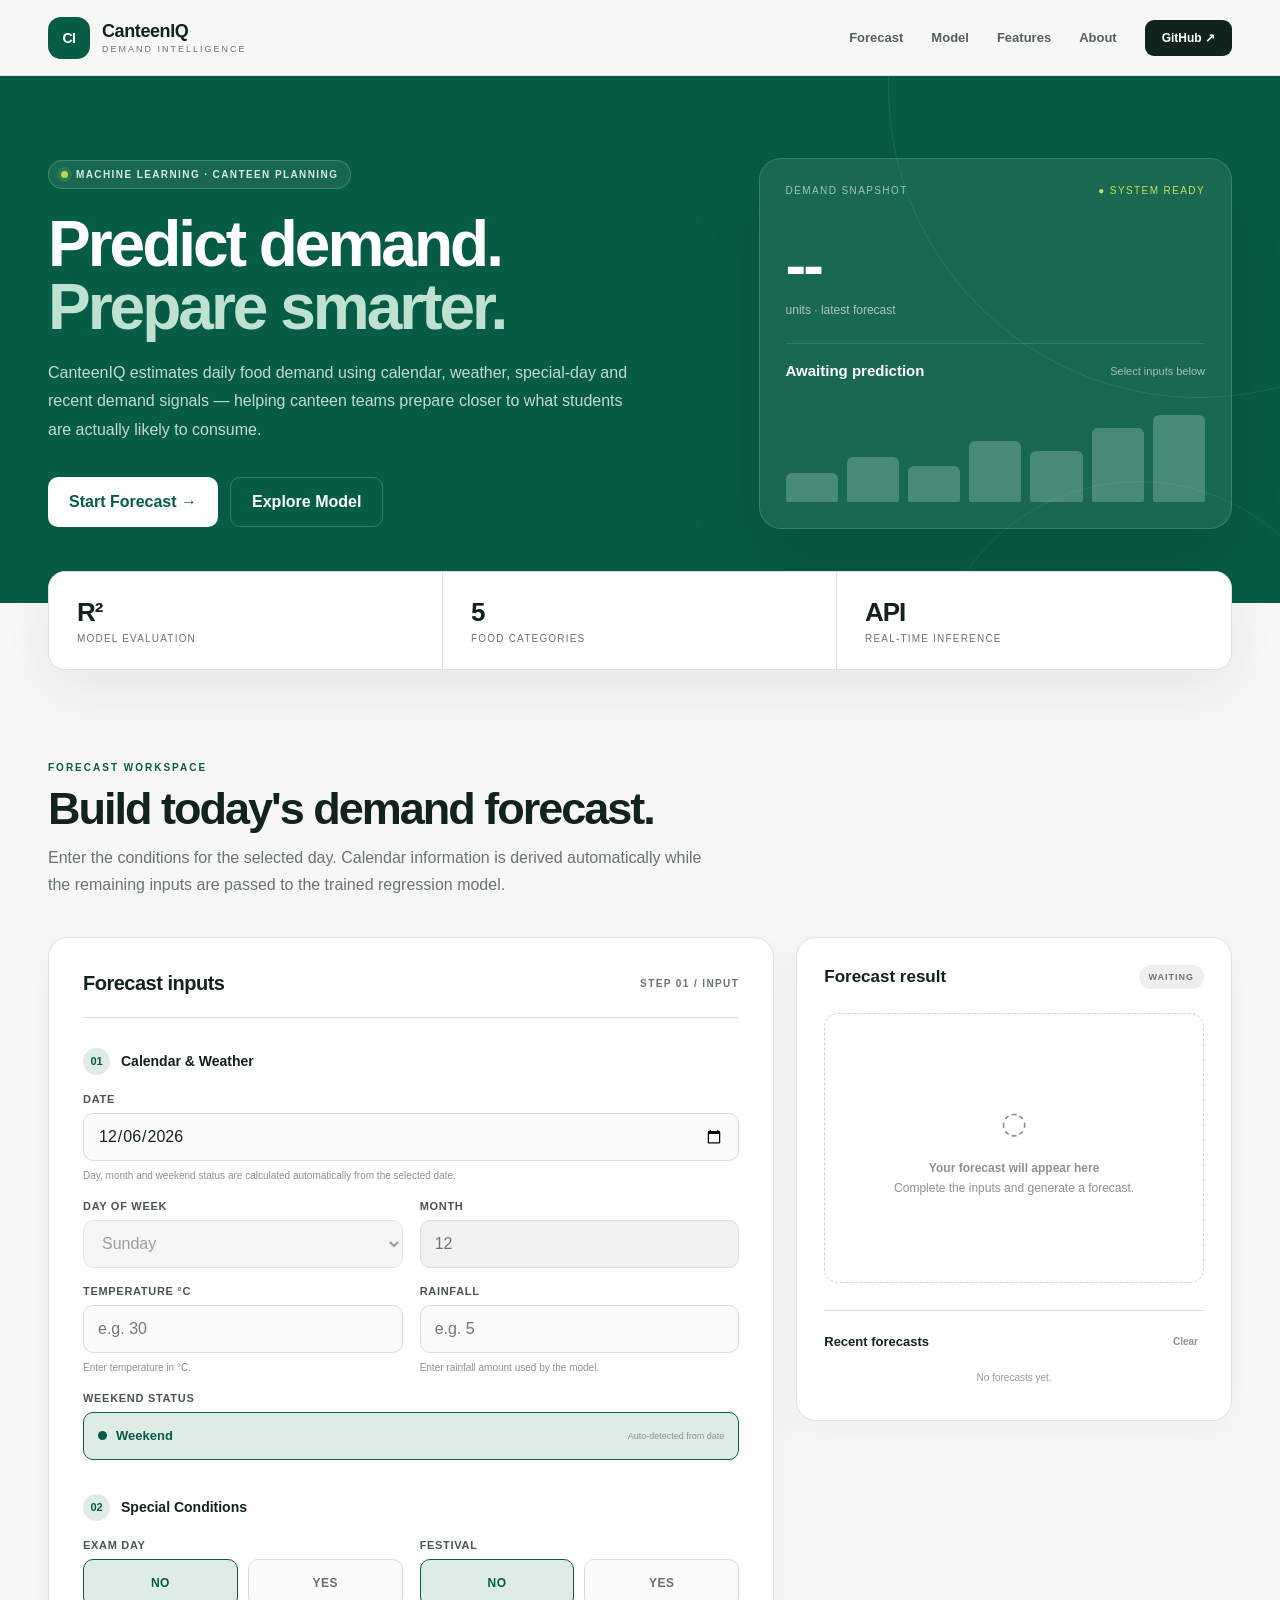
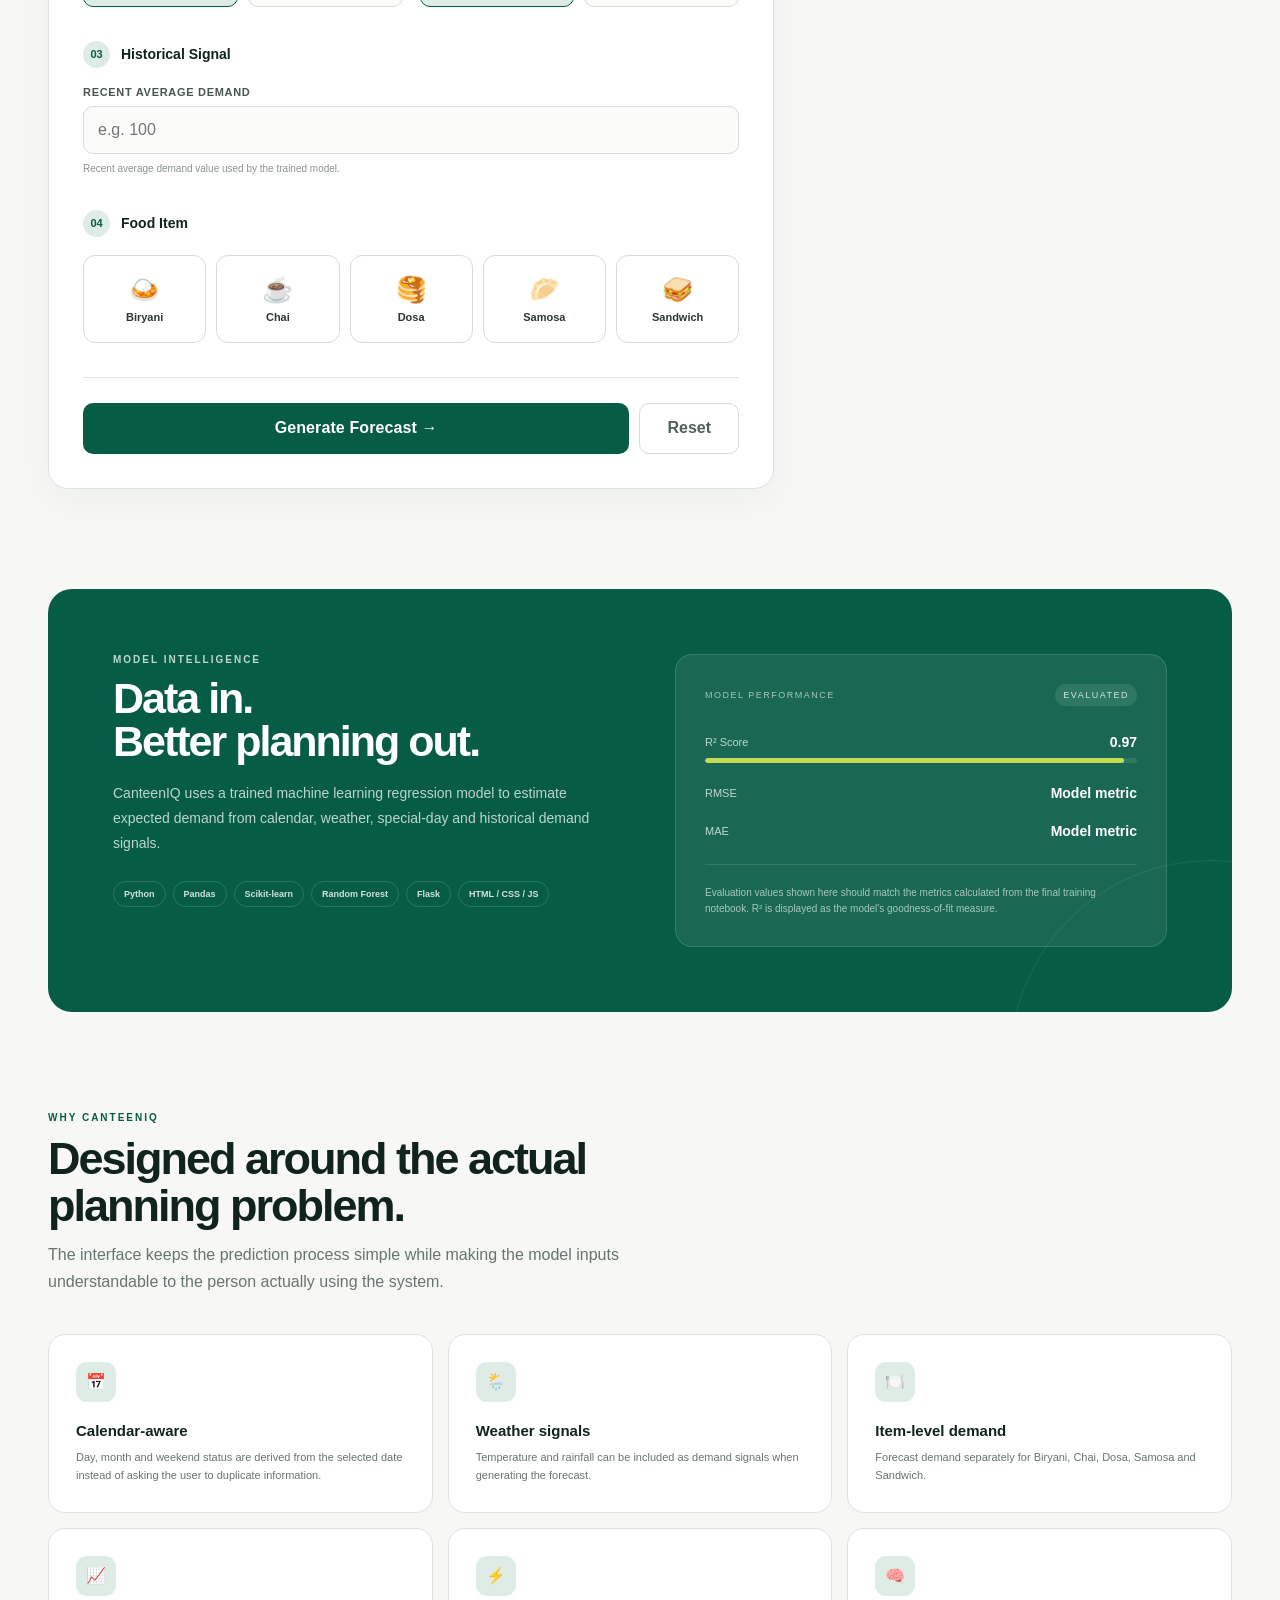
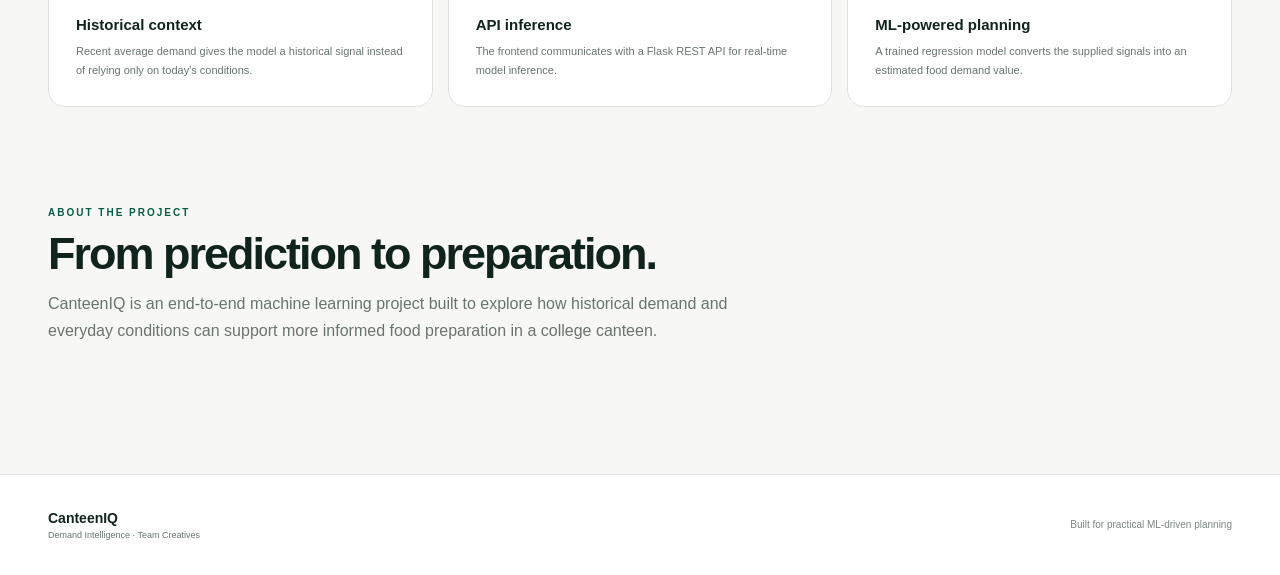
==== commit da5bc45c: "fix all bugs" ====
--- a/frontend/index.html
+++ b/frontend/index.html
@@ -150,7 +150,7 @@
             position: absolute;
             width: 620px;
             height: 620px;
-            border: 1px solid rgba(255,255,255,0.09);
+            border: 1px solid rgba(255, 255, 255, 0.09);
             border-radius: 50%;
             right: -230px;
             top: -300px;
@@ -161,7 +161,7 @@
             position: absolute;
             width: 420px;
             height: 420px;
-            border: 1px solid rgba(255,255,255,0.07);
+            border: 1px solid rgba(255, 255, 255, 0.07);
             border-radius: 50%;
             right: -70px;
             bottom: -300px;
@@ -184,8 +184,8 @@
             align-items: center;
             gap: 8px;
             padding: 8px 12px;
-            border: 1px solid rgba(255,255,255,0.18);
-            background: rgba(255,255,255,0.07);
+            border: 1px solid rgba(255, 255, 255, 0.18);
+            background: rgba(255, 255, 255, 0.07);
             border-radius: 100px;
             color: #d8e9e1;
             font-size: 10px;
@@ -199,7 +199,7 @@
             height: 7px;
             border-radius: 50%;
             background: var(--lime);
-            box-shadow: 0 0 0 4px rgba(185,217,76,0.12);
+            box-shadow: 0 0 0 4px rgba(185, 217, 76, 0.12);
         }
 
         .hero h1 {
@@ -241,22 +241,22 @@
         .hero-secondary {
             padding: 15px 21px;
             border-radius: 10px;
-            border: 1px solid rgba(255,255,255,0.2);
+            border: 1px solid rgba(255, 255, 255, 0.2);
             background: transparent;
             color: white;
             font-weight: 700;
         }
 
         /* =========================
-           HERO FORECAST CARD
+           HERO CARD
         ========================== */
 
         .hero-card {
             border-radius: 22px;
             padding: 26px;
-            background: rgba(255,255,255,0.075);
-            border: 1px solid rgba(255,255,255,0.15);
-            box-shadow: 0 30px 70px rgba(0,0,0,0.12);
+            background: rgba(255, 255, 255, 0.075);
+            border: 1px solid rgba(255, 255, 255, 0.15);
+            box-shadow: 0 30px 70px rgba(0, 0, 0, 0.12);
         }
 
         .hero-card-top {
@@ -292,7 +292,7 @@
             justify-content: space-between;
             align-items: center;
             padding-top: 18px;
-            border-top: 1px solid rgba(255,255,255,0.12);
+            border-top: 1px solid rgba(255, 255, 255, 0.12);
         }
 
         .hero-food strong {
@@ -315,16 +315,36 @@
         .bar {
             flex: 1;
             border-radius: 6px 6px 2px 2px;
-            background: rgba(190,225,210,0.28);
-        }
-
-        .bar:nth-child(1) { height: 31%; }
-        .bar:nth-child(2) { height: 47%; }
-        .bar:nth-child(3) { height: 38%; }
-        .bar:nth-child(4) { height: 64%; }
-        .bar:nth-child(5) { height: 54%; }
-        .bar:nth-child(6) { height: 78%; }
-        .bar:nth-child(7) { height: 92%; }
+            background: rgba(190, 225, 210, 0.28);
+        }
+
+        .bar:nth-child(1) {
+            height: 31%;
+        }
+
+        .bar:nth-child(2) {
+            height: 47%;
+        }
+
+        .bar:nth-child(3) {
+            height: 38%;
+        }
+
+        .bar:nth-child(4) {
+            height: 64%;
+        }
+
+        .bar:nth-child(5) {
+            height: 54%;
+        }
+
+        .bar:nth-child(6) {
+            height: 78%;
+        }
+
+        .bar:nth-child(7) {
+            height: 92%;
+        }
 
         /* =========================
            STATS
@@ -409,7 +429,7 @@
         }
 
         /* =========================
-           FORECAST WORKSPACE
+           WORKSPACE
         ========================== */
 
         .workspace {
@@ -423,7 +443,7 @@
             background: white;
             border: 1px solid var(--line);
             border-radius: 20px;
-            box-shadow: 0 10px 40px rgba(16,35,29,0.045);
+            box-shadow: 0 10px 40px rgba(16, 35, 29, 0.045);
         }
 
         .form-panel {
@@ -520,7 +540,7 @@
         select:focus {
             border-color: var(--green);
             background: white;
-            box-shadow: 0 0 0 4px rgba(7,92,69,0.08);
+            box-shadow: 0 0 0 4px rgba(7, 92, 69, 0.08);
         }
 
         input:disabled,
@@ -537,7 +557,7 @@
         }
 
         /* =========================
-           WEEKEND AUTO STATUS
+           WEEKEND
         ========================== */
 
         .weekend-status {
@@ -549,6 +569,7 @@
             align-items: center;
             justify-content: space-between;
             background: #f7faf7;
+            transition: 0.18s ease;
         }
 
         .weekend-main {
@@ -566,9 +587,18 @@
             background: #9aa59f;
         }
 
+        .weekend-status.is-weekend {
+            background: var(--green-light);
+            border-color: var(--green);
+        }
+
         .weekend-status.is-weekend .weekend-indicator {
             background: var(--green);
             box-shadow: 0 0 0 5px var(--green-light);
+        }
+
+        .weekend-status.is-weekend .weekend-main {
+            color: var(--green);
         }
 
         .weekend-status small {
@@ -717,6 +747,10 @@
             font-weight: 700;
         }
 
+        .reset-btn:hover {
+            background: #f6f8f6;
+        }
+
         /* =========================
            RESULT PANEL
         ========================== */
@@ -752,6 +786,11 @@
         .result-status.success {
             background: var(--green-light);
             color: var(--green);
+        }
+
+        .result-status.error {
+            background: #fff0f0;
+            color: var(--danger);
         }
 
         .result-empty {
@@ -865,6 +904,10 @@
             font-weight: 700;
         }
 
+        .clear-history:hover {
+            color: var(--danger);
+        }
+
         .history-list {
             display: flex;
             flex-direction: column;
@@ -928,7 +971,7 @@
         }
 
         /* =========================
-           MODEL SECTION
+           MODEL
         ========================== */
 
         .model-section {
@@ -949,7 +992,7 @@
             position: absolute;
             width: 400px;
             height: 400px;
-            border: 1px solid rgba(255,255,255,0.08);
+            border: 1px solid rgba(255, 255, 255, 0.08);
             border-radius: 50%;
             right: -180px;
             bottom: -250px;
@@ -987,7 +1030,7 @@
 
         .tech {
             padding: 7px 10px;
-            border: 1px solid rgba(255,255,255,0.15);
+            border: 1px solid rgba(255, 255, 255, 0.15);
             border-radius: 100px;
             color: #d2e3dc;
             font-size: 9px;
@@ -999,8 +1042,8 @@
             z-index: 2;
             padding: 29px;
             border-radius: 17px;
-            background: rgba(255,255,255,0.08);
-            border: 1px solid rgba(255,255,255,0.13);
+            background: rgba(255, 255, 255, 0.08);
+            border: 1px solid rgba(255, 255, 255, 0.13);
         }
 
         .performance-head {
@@ -1020,7 +1063,7 @@
         .model-badge {
             padding: 6px 8px;
             border-radius: 100px;
-            background: rgba(190,225,210,0.12);
+            background: rgba(190, 225, 210, 0.12);
             color: #d0e8de !important;
         }
 
@@ -1046,14 +1089,14 @@
 
         .metric-bar {
             height: 5px;
-            background: rgba(255,255,255,0.1);
+            background: rgba(255, 255, 255, 0.1);
             border-radius: 100px;
             overflow: hidden;
         }
 
         .metric-fill {
             height: 100%;
-            width: 0;
+            width: 97%;
             background: #c3dc54;
             border-radius: inherit;
         }
@@ -1061,7 +1104,7 @@
         .performance-note {
             margin: 25px 0 0;
             padding-top: 20px;
-            border-top: 1px solid rgba(255,255,255,0.12);
+            border-top: 1px solid rgba(255, 255, 255, 0.12);
             color: #a9c7bb;
             font-size: 10px;
             line-height: 1.6;
@@ -1382,14 +1425,14 @@
 
                     <button
                         class="hero-primary"
-                        onclick="document.getElementById('forecast').scrollIntoView()"
+                        onclick="document.getElementById('forecast').scrollIntoView({behavior:'smooth'})"
                     >
                         Start Forecast →
                     </button>
 
                     <button
                         class="hero-secondary"
-                        onclick="document.getElementById('model').scrollIntoView()"
+                        onclick="document.getElementById('model').scrollIntoView({behavior:'smooth'})"
                     >
                         Explore Model
                     </button>
@@ -1405,7 +1448,7 @@
 
                     <span>Demand Snapshot</span>
 
-                    <span class="hero-status">
+                    <span class="hero-status" id="heroStatus">
                         ● SYSTEM READY
                     </span>
 
@@ -1526,6 +1569,7 @@
 
         <div class="workspace">
 
+
             <!-- =========================
                  FORM PANEL
             ========================== -->
@@ -1547,6 +1591,7 @@
 
                 <form id="predictionForm">
 
+
                     <!-- CALENDAR -->
 
                     <div class="form-section">
@@ -1565,6 +1610,7 @@
 
 
                         <div class="field-grid">
+
 
                             <div class="field full">
 
@@ -1638,6 +1684,10 @@
                                     placeholder="e.g. 30"
                                     required
                                 >
+
+                                <div class="field-note">
+                                    Enter temperature in °C.
+                                </div>
 
                             </div>
 
@@ -1681,7 +1731,6 @@
 
                                         <span
                                             class="weekend-indicator"
-                                            id="weekendIndicator"
                                         ></span>
 
                                         <span id="weekendText">
@@ -1722,6 +1771,7 @@
 
                         <div class="field-grid">
 
+
                             <div class="field">
 
                                 <label>
@@ -1729,6 +1779,7 @@
                                 </label>
 
                                 <div class="toggle-grid">
+
 
                                     <div class="toggle-option">
 
@@ -1746,6 +1797,7 @@
 
                                     </div>
 
+
                                     <div class="toggle-option">
 
                                         <input
@@ -1773,6 +1825,7 @@
                                 </label>
 
                                 <div class="toggle-grid">
+
 
                                     <div class="toggle-option">
 
@@ -1789,6 +1842,7 @@
                                         </label>
 
                                     </div>
+
 
                                     <div class="toggle-option">
 
@@ -1874,6 +1928,7 @@
 
                         <div class="food-grid">
 
+
                             <div class="food-option">
 
                                 <input
@@ -1885,8 +1940,10 @@
                                 >
 
                                 <label for="biryani">
+
                                     <span class="food-icon">🍛</span>
                                     Biryani
+
                                 </label>
 
                             </div>
@@ -1902,8 +1959,10 @@
                                 >
 
                                 <label for="chai">
+
                                     <span class="food-icon">☕</span>
                                     Chai
+
                                 </label>
 
                             </div>
@@ -1919,8 +1978,10 @@
                                 >
 
                                 <label for="dosa">
+
                                     <span class="food-icon">🥞</span>
                                     Dosa
+
                                 </label>
 
                             </div>
@@ -1936,8 +1997,10 @@
                                 >
 
                                 <label for="samosa">
+
                                     <span class="food-icon">🥟</span>
                                     Samosa
+
                                 </label>
 
                             </div>
@@ -1953,8 +2016,10 @@
                                 >
 
                                 <label for="sandwich">
+
                                     <span class="food-icon">🥪</span>
                                     Sandwich
+
                                 </label>
 
                             </div>
@@ -1992,7 +2057,7 @@
 
 
             <!-- =========================
-                 RESULT
+                 RESULT PANEL
             ========================== -->
 
             <aside class="panel result-panel">
@@ -2159,6 +2224,7 @@
 
                     </div>
 
+
                     <div
                         class="history-list"
                         id="historyList"
@@ -2248,10 +2314,7 @@
 
                     <div class="metric-bar">
 
-                        <div
-                            class="metric-fill"
-                            style="width: 97%;"
-                        ></div>
+                        <div class="metric-fill"></div>
 
                     </div>
 
@@ -2332,6 +2395,7 @@
 
 
             <div class="feature-grid">
+
 
                 <div class="feature">
 
@@ -2512,17 +2576,17 @@
 
     <script>
 
-        /* =========================
-           API
-        ========================== */
+        /* =====================================================
+           API CONFIGURATION
+        ===================================================== */
 
         const API_URL =
-            "https://canteen-demand-api.onrender.com/predict";
-
-
-        /* =========================
+            "https://canteen-demand-prediction.onrender.com/predict";
+
+
+        /* =====================================================
            ELEMENTS
-        ========================== */
+        ===================================================== */
 
         const form =
             document.getElementById("predictionForm");
@@ -2581,28 +2645,28 @@
         const heroDate =
             document.getElementById("heroDate");
 
-
-        /* =========================
+        const heroStatus =
+            document.getElementById("heroStatus");
+
+
+        /* =====================================================
            DEFAULT DATE
-        ========================== */
+        ===================================================== */
 
         function setDefaultDate() {
 
-            const today =
-                new Date();
+            const today = new Date();
 
             const year =
                 today.getFullYear();
 
             const month =
-                String(
-                    today.getMonth() + 1
-                ).padStart(2, "0");
+                String(today.getMonth() + 1)
+                    .padStart(2, "0");
 
             const day =
-                String(
-                    today.getDate()
-                ).padStart(2, "0");
+                String(today.getDate())
+                    .padStart(2, "0");
 
             dateInput.value =
                 `${year}-${month}-${day}`;
@@ -2611,9 +2675,9 @@
         }
 
 
-        /* =========================
+        /* =====================================================
            DATE INFORMATION
-        ========================== */
+        ===================================================== */
 
         function updateDateInformation() {
 
@@ -2623,15 +2687,14 @@
 
             const selectedDate =
                 new Date(
-                    dateInput.value +
-                    "T00:00:00"
+                    dateInput.value + "T00:00:00"
                 );
 
             const jsDay =
                 selectedDate.getDay();
 
             /*
-                JS:
+                JavaScript:
                 Sunday = 0
                 Monday = 1
 
@@ -2680,13 +2743,12 @@
                 );
 
             }
-
-        }
-
-
-        /* =========================
+        }
+
+
+        /* =====================================================
            FORMAT DATE
-        ========================== */
+        ===================================================== */
 
         function formatDate(dateString) {
 
@@ -2696,8 +2758,7 @@
 
             const date =
                 new Date(
-                    dateString +
-                    "T00:00:00"
+                    dateString + "T00:00:00"
                 );
 
             return date.toLocaleDateString(
@@ -2711,9 +2772,9 @@
         }
 
 
-        /* =========================
-           GET SELECTED FOOD
-        ========================== */
+        /* =====================================================
+           SELECTED FOOD
+        ===================================================== */
 
         function getSelectedFood() {
 
@@ -2728,9 +2789,9 @@
         }
 
 
-        /* =========================
-           GET RADIO VALUE
-        ========================== */
+        /* =====================================================
+           RADIO VALUE
+        ===================================================== */
 
         function getRadioValue(name) {
 
@@ -2745,9 +2806,36 @@
         }
 
 
-        /* =========================
+        /* =====================================================
+           WEEKEND VALUE
+        ===================================================== */
+
+        function getWeekendValue() {
+
+            if (!dateInput.value) {
+                return 0;
+            }
+
+            const selectedDate =
+                new Date(
+                    dateInput.value + "T00:00:00"
+                );
+
+            const jsDay =
+                selectedDate.getDay();
+
+            return (
+                jsDay === 0 ||
+                jsDay === 6
+            )
+                ? 1
+                : 0;
+        }
+
+
+        /* =====================================================
            CONDITIONS TEXT
-        ========================== */
+        ===================================================== */
 
         function getConditions() {
 
@@ -2757,10 +2845,8 @@
             const festival =
                 getRadioValue("festival") === 1;
 
-            const isWeekend =
-                weekendStatus.classList.contains(
-                    "is-weekend"
-                );
+            const weekend =
+                getWeekendValue() === 1;
 
 
             if (exam && festival) {
@@ -2775,7 +2861,7 @@
                 return "Festival";
             }
 
-            if (isWeekend) {
+            if (weekend) {
                 return "Weekend";
             }
 
@@ -2783,9 +2869,9 @@
         }
 
 
-        /* =========================
+        /* =====================================================
            HISTORY
-        ========================== */
+        ===================================================== */
 
         function getHistory() {
 
@@ -2810,11 +2896,21 @@
 
         function saveHistory(history) {
 
-            localStorage.setItem(
-                "canteenPredictionHistory",
-                JSON.stringify(history)
-            );
-
+            try {
+
+                localStorage.setItem(
+                    "canteenPredictionHistory",
+                    JSON.stringify(history)
+                );
+
+            } catch (error) {
+
+                console.error(
+                    "Could not save history:",
+                    error
+                );
+
+            }
         }
 
 
@@ -2824,6 +2920,10 @@
                 getHistory();
 
             history.unshift(data);
+
+            /*
+                Keep latest 4 predictions
+            */
 
             history =
                 history.slice(0, 4);
@@ -2892,9 +2992,9 @@
         }
 
 
-        /* =========================
+        /* =====================================================
            SHOW RESULT
-        ========================== */
+        ===================================================== */
 
         function showResult(
             prediction,
@@ -2909,9 +3009,7 @@
                 getConditions();
 
             const isWeekend =
-                weekendStatus.classList.contains(
-                    "is-weekend"
-                );
+                getWeekendValue() === 1;
 
 
             resultEmpty.style.display =
@@ -2956,7 +3054,7 @@
                 conditions;
 
 
-            /* HERO */
+            /* HERO UPDATE */
 
             heroNumber.innerText =
                 number.toFixed(1);
@@ -2967,12 +3065,15 @@
             heroDate.innerText =
                 formatDate(date);
 
-        }
-
-
-        /* =========================
+            heroStatus.innerText =
+                "● FORECAST READY";
+
+        }
+
+
+        /* =====================================================
            RESET
-        ========================== */
+        ===================================================== */
 
         resetButton.addEventListener(
             "click",
@@ -3006,13 +3107,16 @@
                 heroDate.innerText =
                     "Select inputs below";
 
+                heroStatus.innerText =
+                    "● SYSTEM READY";
+
             }
         );
 
 
-        /* =========================
+        /* =====================================================
            CLEAR HISTORY
-        ========================== */
+        ===================================================== */
 
         clearHistoryButton.addEventListener(
             "click",
@@ -3024,6 +3128,7 @@
                     return;
                 }
 
+
                 if (
                     confirm(
                         "Clear recent forecasts?"
@@ -3042,9 +3147,9 @@
         );
 
 
-        /* =========================
+        /* =====================================================
            DATE CHANGE
-        ========================== */
+        ===================================================== */
 
         dateInput.addEventListener(
             "change",
@@ -3052,9 +3157,9 @@
         );
 
 
-        /* =========================
+        /* =====================================================
            FORM SUBMIT
-        ========================== */
+        ===================================================== */
 
         form.addEventListener(
             "submit",
@@ -3069,14 +3174,18 @@
 
                 if (!selectedFood) {
 
+                    alert(
+                        "Please select a food item."
+                    );
+
                     return;
 
                 }
 
 
-                /* =========================
+                /* =================================================
                    ONE-HOT ENCODING
-                ========================== */
+                ================================================= */
 
                 let item_Biryani = 0;
                 let item_Chai = 0;
@@ -3085,52 +3194,52 @@
                 let item_Sandwich = 0;
 
 
-                if (selectedFood === "Biryani") {
+                if (
+                    selectedFood === "Biryani"
+                ) {
                     item_Biryani = 1;
                 }
 
-                if (selectedFood === "Chai") {
+
+                if (
+                    selectedFood === "Chai"
+                ) {
                     item_Chai = 1;
                 }
 
-                if (selectedFood === "Dosa") {
+
+                if (
+                    selectedFood === "Dosa"
+                ) {
                     item_Dosa = 1;
                 }
 
-                if (selectedFood === "Samosa") {
+
+                if (
+                    selectedFood === "Samosa"
+                ) {
                     item_Samosa = 1;
                 }
 
-                if (selectedFood === "Sandwich") {
+
+                if (
+                    selectedFood === "Sandwich"
+                ) {
                     item_Sandwich = 1;
                 }
 
 
-                /* =========================
+                /* =================================================
                    WEEKEND
-                ========================== */
-
-                const selectedDate =
-                    new Date(
-                        dateInput.value +
-                        "T00:00:00"
-                    );
-
-                const jsDay =
-                    selectedDate.getDay();
+                ================================================= */
 
                 const selectedWeekend =
-                    (
-                        jsDay === 0 ||
-                        jsDay === 6
-                    )
-                        ? 1
-                        : 0;
-
-
-                /* =========================
+                    getWeekendValue();
+
+
+                /* =================================================
                    API PAYLOAD
-                ========================== */
+                ================================================= */
 
                 const data = {
 
@@ -3192,9 +3301,9 @@
                 };
 
 
-                /* =========================
-                   LOADING
-                ========================== */
+                /* =================================================
+                   LOADING STATE
+                ================================================= */
 
                 predictButton.disabled =
                     true;
@@ -3212,11 +3321,17 @@
                     "none";
 
 
-                /* =========================
+                /* =================================================
                    API CALL
-                ========================== */
+                ================================================= */
 
                 try {
+
+                    console.log(
+                        "Sending prediction request:",
+                        data
+                    );
+
 
                     const response =
                         await fetch(
@@ -3235,23 +3350,76 @@
                         );
 
 
-                    const result =
-                        await response.json();
-
+                    /*
+                        Read response as text first.
+                        This prevents:
+                        Unexpected token '<'
+                    */
+
+                    const responseText =
+                        await response.text();
+
+
+                    let result;
+
+
+                    try {
+
+                        result =
+                            JSON.parse(
+                                responseText
+                            );
+
+                    } catch (parseError) {
+
+                        console.error(
+                            "Invalid server response:",
+                            responseText
+                        );
+
+                        throw new Error(
+                            `Server returned an invalid response (${response.status}).`
+                        );
+
+                    }
+
+
+                    /* =================================================
+                       HTTP ERROR
+                    ================================================= */
 
                     if (!response.ok) {
 
                         throw new Error(
                             result.error ||
-                            "Prediction request failed."
+                            result.message ||
+                            `Prediction request failed (${response.status}).`
                         );
 
                     }
 
 
-                    /* =========================
+                    /* =================================================
+                       PREDICTION CHECK
+                    ================================================= */
+
+                    if (
+                        result.prediction ===
+                        undefined ||
+                        result.prediction ===
+                        null
+                    ) {
+
+                        throw new Error(
+                            "Prediction value was not returned by the backend."
+                        );
+
+                    }
+
+
+                    /* =================================================
                        SHOW RESULT
-                    ========================== */
+                    ================================================= */
 
                     showResult(
                         result.prediction,
@@ -3260,9 +3428,9 @@
                     );
 
 
-                    /* =========================
+                    /* =================================================
                        SAVE HISTORY
-                    ========================== */
+                    ================================================= */
 
                     addToHistory({
 
@@ -3288,9 +3456,9 @@
                     });
 
 
-                    /* =========================
+                    /* =================================================
                        SUCCESS
-                    ========================== */
+                    ================================================= */
 
                     status.innerText =
                         "COMPLETED";
@@ -3298,23 +3466,41 @@
                     status.className =
                         "result-status success";
 
+
+                    console.log(
+                        "Prediction successful:",
+                        result
+                    );
+
                 }
 
 
                 catch (error) {
+
+                    console.error(
+                        "Prediction error:",
+                        error
+                    );
+
 
                     errorBox.style.display =
                         "block";
+
 
                     errorBox.innerText =
                         "Unable to generate forecast. " +
                         error.message;
 
+
                     status.innerText =
                         "ERROR";
 
                     status.className =
-                        "result-status";
+                        "result-status error";
+
+
+                    heroStatus.innerText =
+                        "● API ERROR";
 
                 }
 
@@ -3333,9 +3519,9 @@
         );
 
 
-        /* =========================
+        /* =====================================================
            INITIALIZE
-        ========================== */
+        ===================================================== */
 
         setDefaultDate();
 
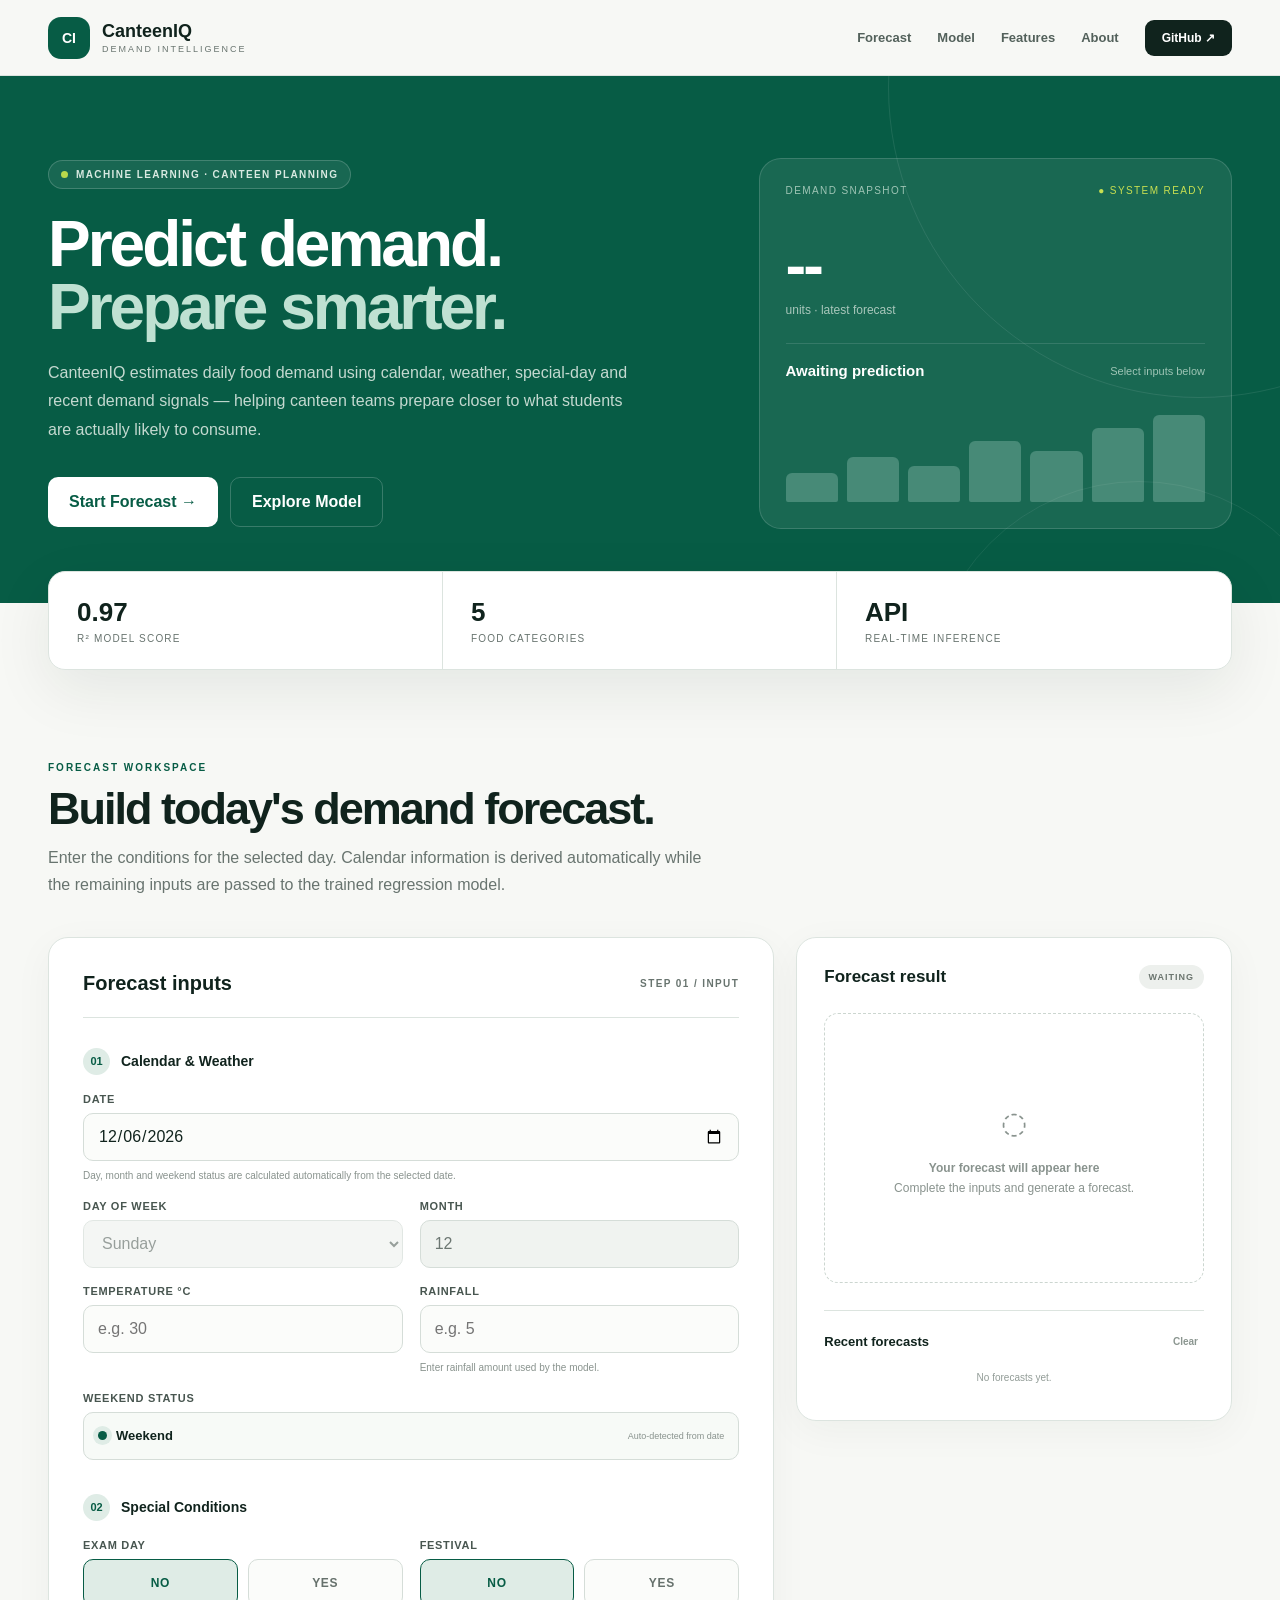
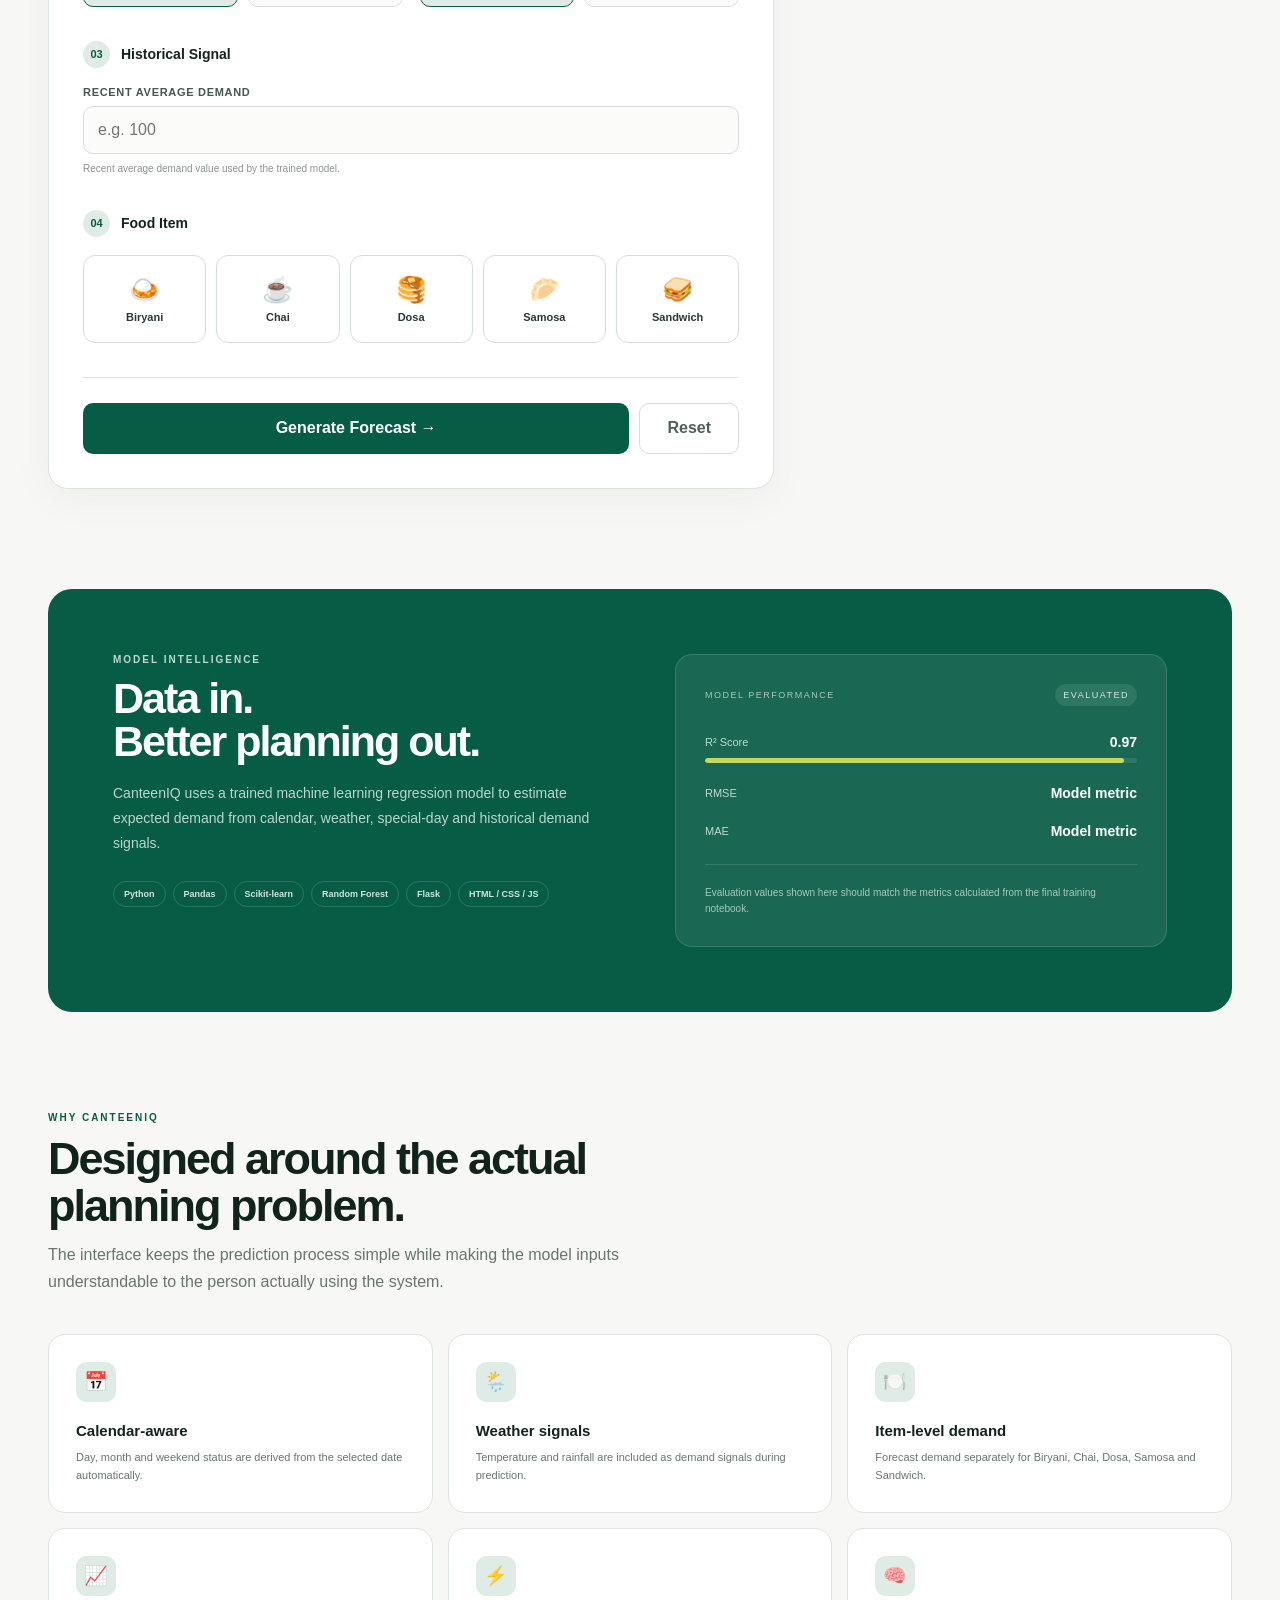
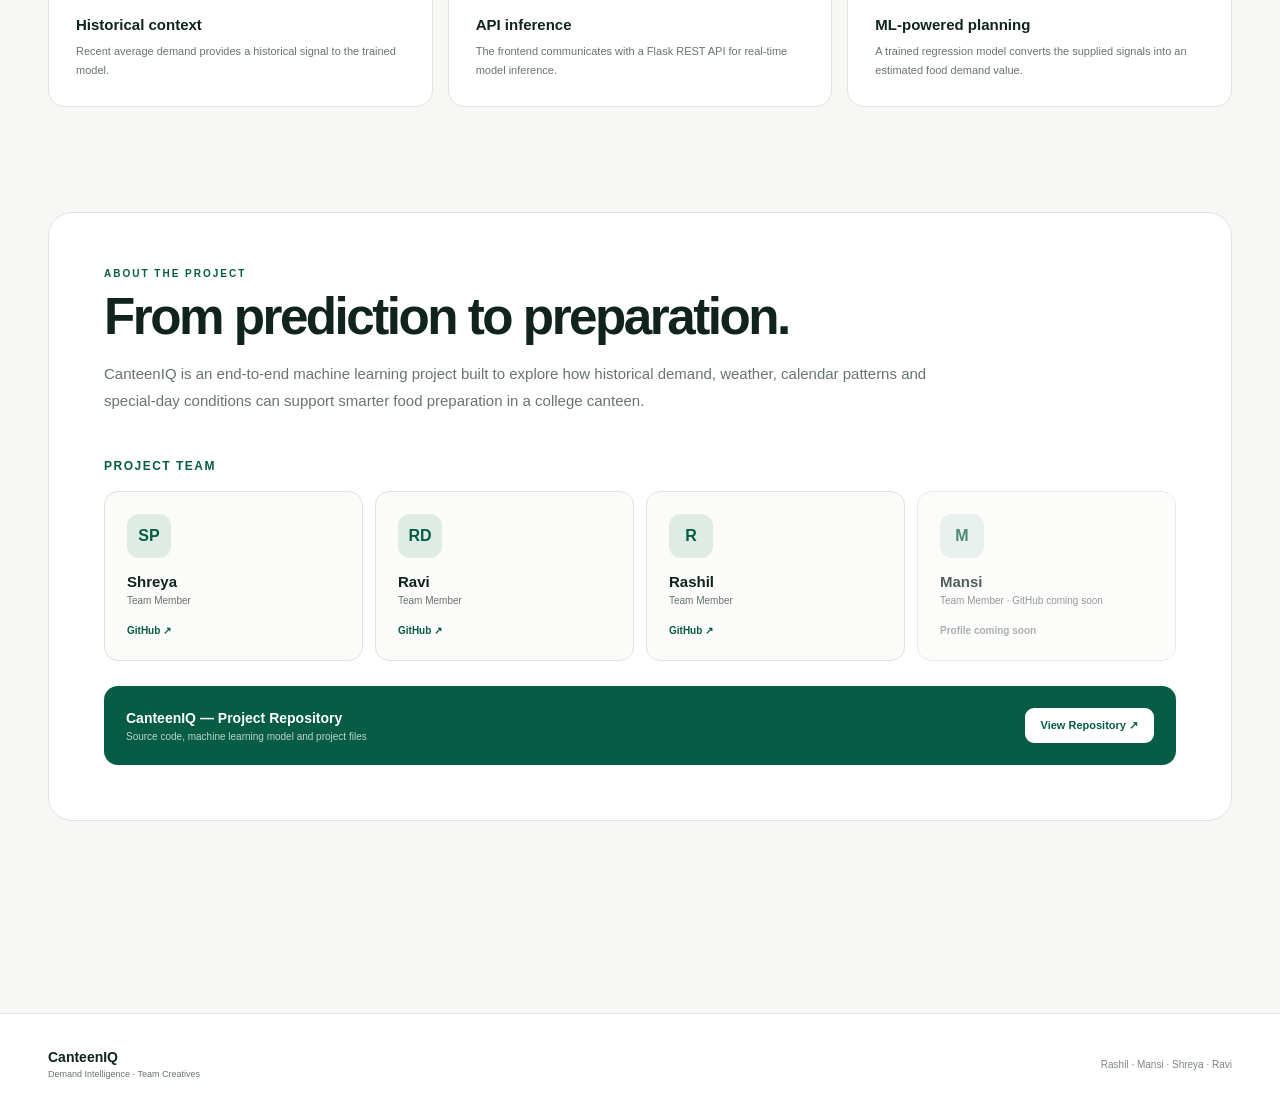
==== commit 565d8035: "fix all bugs" ====
--- a/frontend/index.html
+++ b/frontend/index.html
@@ -56,9 +56,9 @@
         .navbar {
             position: sticky;
             top: 0;
-            z-index: 100;
+            z-index: 1000;
             height: 76px;
-            background: rgba(247, 248, 245, 0.94);
+            background: rgba(247, 248, 245, 0.96);
             backdrop-filter: blur(16px);
             border-bottom: 1px solid var(--line);
         }
@@ -91,13 +91,11 @@
             place-items: center;
             font-size: 14px;
             font-weight: 800;
-            letter-spacing: -0.5px;
         }
 
         .logo-text strong {
             display: block;
             font-size: 18px;
-            letter-spacing: -0.4px;
         }
 
         .logo-text span {
@@ -112,7 +110,7 @@
         .nav-links {
             display: flex;
             align-items: center;
-            gap: 28px;
+            gap: 26px;
         }
 
         .nav-links a {
@@ -150,7 +148,7 @@
             position: absolute;
             width: 620px;
             height: 620px;
-            border: 1px solid rgba(255, 255, 255, 0.09);
+            border: 1px solid rgba(255,255,255,0.09);
             border-radius: 50%;
             right: -230px;
             top: -300px;
@@ -161,7 +159,7 @@
             position: absolute;
             width: 420px;
             height: 420px;
-            border: 1px solid rgba(255, 255, 255, 0.07);
+            border: 1px solid rgba(255,255,255,0.07);
             border-radius: 50%;
             right: -70px;
             bottom: -300px;
@@ -184,8 +182,8 @@
             align-items: center;
             gap: 8px;
             padding: 8px 12px;
-            border: 1px solid rgba(255, 255, 255, 0.18);
-            background: rgba(255, 255, 255, 0.07);
+            border: 1px solid rgba(255,255,255,0.18);
+            background: rgba(255,255,255,0.07);
             border-radius: 100px;
             color: #d8e9e1;
             font-size: 10px;
@@ -199,7 +197,6 @@
             height: 7px;
             border-radius: 50%;
             background: var(--lime);
-            box-shadow: 0 0 0 4px rgba(185, 217, 76, 0.12);
         }
 
         .hero h1 {
@@ -241,7 +238,7 @@
         .hero-secondary {
             padding: 15px 21px;
             border-radius: 10px;
-            border: 1px solid rgba(255, 255, 255, 0.2);
+            border: 1px solid rgba(255,255,255,0.2);
             background: transparent;
             color: white;
             font-weight: 700;
@@ -254,9 +251,8 @@
         .hero-card {
             border-radius: 22px;
             padding: 26px;
-            background: rgba(255, 255, 255, 0.075);
-            border: 1px solid rgba(255, 255, 255, 0.15);
-            box-shadow: 0 30px 70px rgba(0, 0, 0, 0.12);
+            background: rgba(255,255,255,0.075);
+            border: 1px solid rgba(255,255,255,0.15);
         }
 
         .hero-card-top {
@@ -292,7 +288,7 @@
             justify-content: space-between;
             align-items: center;
             padding-top: 18px;
-            border-top: 1px solid rgba(255, 255, 255, 0.12);
+            border-top: 1px solid rgba(255,255,255,0.12);
         }
 
         .hero-food strong {
@@ -315,36 +311,16 @@
         .bar {
             flex: 1;
             border-radius: 6px 6px 2px 2px;
-            background: rgba(190, 225, 210, 0.28);
-        }
-
-        .bar:nth-child(1) {
-            height: 31%;
-        }
-
-        .bar:nth-child(2) {
-            height: 47%;
-        }
-
-        .bar:nth-child(3) {
-            height: 38%;
-        }
-
-        .bar:nth-child(4) {
-            height: 64%;
-        }
-
-        .bar:nth-child(5) {
-            height: 54%;
-        }
-
-        .bar:nth-child(6) {
-            height: 78%;
-        }
-
-        .bar:nth-child(7) {
-            height: 92%;
-        }
+            background: rgba(190,225,210,0.28);
+        }
+
+        .bar:nth-child(1) { height: 31%; }
+        .bar:nth-child(2) { height: 47%; }
+        .bar:nth-child(3) { height: 38%; }
+        .bar:nth-child(4) { height: 64%; }
+        .bar:nth-child(5) { height: 54%; }
+        .bar:nth-child(6) { height: 78%; }
+        .bar:nth-child(7) { height: 92%; }
 
         /* =========================
            STATS
@@ -381,7 +357,6 @@
         .stat-value {
             font-size: 26px;
             font-weight: 800;
-            letter-spacing: -1px;
         }
 
         .stat-label {
@@ -443,7 +418,7 @@
             background: white;
             border: 1px solid var(--line);
             border-radius: 20px;
-            box-shadow: 0 10px 40px rgba(16, 35, 29, 0.045);
+            box-shadow: 0 10px 40px rgba(16,35,29,0.045);
         }
 
         .form-panel {
@@ -462,7 +437,6 @@
         .panel-heading h3 {
             margin: 0;
             font-size: 20px;
-            letter-spacing: -0.5px;
         }
 
         .step {
@@ -540,7 +514,7 @@
         select:focus {
             border-color: var(--green);
             background: white;
-            box-shadow: 0 0 0 4px rgba(7, 92, 69, 0.08);
+            box-shadow: 0 0 0 4px rgba(7,92,69,0.08);
         }
 
         input:disabled,
@@ -569,7 +543,6 @@
             align-items: center;
             justify-content: space-between;
             background: #f7faf7;
-            transition: 0.18s ease;
         }
 
         .weekend-main {
@@ -587,27 +560,18 @@
             background: #9aa59f;
         }
 
-        .weekend-status.is-weekend {
-            background: var(--green-light);
-            border-color: var(--green);
-        }
-
         .weekend-status.is-weekend .weekend-indicator {
             background: var(--green);
             box-shadow: 0 0 0 5px var(--green-light);
         }
 
-        .weekend-status.is-weekend .weekend-main {
-            color: var(--green);
-        }
-
         .weekend-status small {
             color: #89938e;
             font-size: 9px;
         }
 
         /* =========================
-           YES / NO
+           TOGGLES
         ========================== */
 
         .toggle-grid {
@@ -638,7 +602,6 @@
             color: #66716c;
             font-size: 12px;
             font-weight: 700;
-            letter-spacing: 0.5px;
         }
 
         .toggle-option input:checked + label {
@@ -723,19 +686,15 @@
             background: var(--green);
             color: white;
             font-weight: 800;
-            letter-spacing: 0.1px;
-            transition: 0.18s ease;
         }
 
         .predict-btn:hover {
             background: var(--green-dark);
-            transform: translateY(-1px);
         }
 
         .predict-btn:disabled {
             opacity: 0.65;
             cursor: wait;
-            transform: none;
         }
 
         .reset-btn {
@@ -747,12 +706,8 @@
             font-weight: 700;
         }
 
-        .reset-btn:hover {
-            background: #f6f8f6;
-        }
-
         /* =========================
-           RESULT PANEL
+           RESULT
         ========================== */
 
         .result-panel {
@@ -786,11 +741,6 @@
         .result-status.success {
             background: var(--green-light);
             color: var(--green);
-        }
-
-        .result-status.error {
-            background: #fff0f0;
-            color: var(--danger);
         }
 
         .result-empty {
@@ -836,7 +786,6 @@
             font-size: 55px;
             line-height: 1;
             font-weight: 800;
-            letter-spacing: -2px;
         }
 
         .forecast-unit {
@@ -902,10 +851,6 @@
             color: #8b9690;
             font-size: 10px;
             font-weight: 700;
-        }
-
-        .clear-history:hover {
-            color: var(--danger);
         }
 
         .history-list {
@@ -987,17 +932,6 @@
             position: relative;
         }
 
-        .model-section::after {
-            content: "";
-            position: absolute;
-            width: 400px;
-            height: 400px;
-            border: 1px solid rgba(255, 255, 255, 0.08);
-            border-radius: 50%;
-            right: -180px;
-            bottom: -250px;
-        }
-
         .model-copy {
             position: relative;
             z-index: 2;
@@ -1030,7 +964,7 @@
 
         .tech {
             padding: 7px 10px;
-            border: 1px solid rgba(255, 255, 255, 0.15);
+            border: 1px solid rgba(255,255,255,0.15);
             border-radius: 100px;
             color: #d2e3dc;
             font-size: 9px;
@@ -1042,8 +976,8 @@
             z-index: 2;
             padding: 29px;
             border-radius: 17px;
-            background: rgba(255, 255, 255, 0.08);
-            border: 1px solid rgba(255, 255, 255, 0.13);
+            background: rgba(255,255,255,0.08);
+            border: 1px solid rgba(255,255,255,0.13);
         }
 
         .performance-head {
@@ -1063,7 +997,7 @@
         .model-badge {
             padding: 6px 8px;
             border-radius: 100px;
-            background: rgba(190, 225, 210, 0.12);
+            background: rgba(190,225,210,0.12);
             color: #d0e8de !important;
         }
 
@@ -1089,7 +1023,7 @@
 
         .metric-bar {
             height: 5px;
-            background: rgba(255, 255, 255, 0.1);
+            background: rgba(255,255,255,0.1);
             border-radius: 100px;
             overflow: hidden;
         }
@@ -1104,7 +1038,7 @@
         .performance-note {
             margin: 25px 0 0;
             padding-top: 20px;
-            border-top: 1px solid rgba(255, 255, 255, 0.12);
+            border-top: 1px solid rgba(255,255,255,0.12);
             color: #a9c7bb;
             font-size: 10px;
             line-height: 1.6;
@@ -1139,6 +1073,7 @@
             display: grid;
             place-items: center;
             margin-bottom: 20px;
+            font-size: 19px;
         }
 
         .feature h3 {
@@ -1154,10 +1089,146 @@
         }
 
         /* =========================
+           ABOUT
+        ========================== */
+
+        .about-section {
+            padding-top: 105px;
+        }
+
+        .about-box {
+            padding: 55px;
+            border: 1px solid var(--line);
+            border-radius: 24px;
+            background: white;
+        }
+
+        .about-text {
+            max-width: 850px;
+        }
+
+        .about-text h2 {
+            margin: 12px 0 18px;
+            font-size: clamp(34px, 4vw, 52px);
+            line-height: 1;
+            letter-spacing: -2.5px;
+        }
+
+        .about-text p {
+            margin: 0;
+            color: var(--muted);
+            font-size: 15px;
+            line-height: 1.8;
+        }
+
+        .team-title {
+            margin-top: 45px;
+            margin-bottom: 18px;
+            font-size: 12px;
+            font-weight: 800;
+            letter-spacing: 1.5px;
+            color: var(--green);
+            text-transform: uppercase;
+        }
+
+        .team-grid {
+            display: grid;
+            grid-template-columns: repeat(4, 1fr);
+            gap: 12px;
+        }
+
+        .team-card {
+            padding: 22px;
+            border: 1px solid var(--line);
+            border-radius: 14px;
+            background: #fbfcfa;
+        }
+
+        .team-avatar {
+            width: 44px;
+            height: 44px;
+            border-radius: 12px;
+            display: grid;
+            place-items: center;
+            background: var(--green-light);
+            color: var(--green);
+            font-weight: 800;
+            margin-bottom: 15px;
+        }
+
+        .team-card h3 {
+            margin: 0;
+            font-size: 15px;
+        }
+
+        .team-card p {
+            margin: 5px 0 14px;
+            color: var(--muted);
+            font-size: 10px;
+        }
+
+        .team-card a {
+            display: inline-block;
+            color: var(--green);
+            text-decoration: none;
+            font-size: 10px;
+            font-weight: 800;
+        }
+
+        .team-card a:hover {
+            text-decoration: underline;
+        }
+
+        .team-card.disabled {
+            opacity: 0.72;
+        }
+
+        .team-card.disabled a {
+            color: #89938e;
+            pointer-events: none;
+        }
+
+        .repo-box {
+            margin-top: 25px;
+            padding: 22px;
+            border-radius: 14px;
+            background: var(--green);
+            color: white;
+            display: flex;
+            align-items: center;
+            justify-content: space-between;
+            gap: 20px;
+        }
+
+        .repo-box strong {
+            display: block;
+            font-size: 14px;
+        }
+
+        .repo-box span {
+            display: block;
+            margin-top: 5px;
+            color: #bdd5ca;
+            font-size: 10px;
+        }
+
+        .repo-box a {
+            flex-shrink: 0;
+            padding: 11px 16px;
+            border-radius: 9px;
+            background: white;
+            color: var(--green);
+            text-decoration: none;
+            font-size: 11px;
+            font-weight: 800;
+        }
+
+        /* =========================
            FOOTER
         ========================== */
 
         footer {
+            margin-top: 100px;
             border-top: 1px solid var(--line);
             background: white;
         }
@@ -1221,6 +1292,10 @@
             .feature-grid {
                 grid-template-columns: 1fr 1fr;
             }
+
+            .team-grid {
+                grid-template-columns: 1fr 1fr;
+            }
         }
 
         @media (max-width: 700px) {
@@ -1294,12 +1369,21 @@
                 padding: 30px 22px;
             }
 
-            .model-copy h2 {
-                font-size: 34px;
-            }
-
             .feature-grid {
                 grid-template-columns: 1fr;
+            }
+
+            .about-box {
+                padding: 30px 22px;
+            }
+
+            .team-grid {
+                grid-template-columns: 1fr;
+            }
+
+            .repo-box {
+                flex-direction: column;
+                align-items: flex-start;
             }
 
             .footer-inner {
@@ -1351,14 +1435,14 @@
 <body>
 
     <!-- =========================
-         NAVIGATION
+         UNIVERSAL HEADER
     ========================== -->
 
     <nav class="navbar">
 
         <div class="nav-inner">
 
-            <a href="#" class="logo">
+            <a href="#top" class="logo">
 
                 <div class="logo-mark">
                     CI
@@ -1380,9 +1464,9 @@
 
                 <a
                     class="github-btn"
-                    href="https://github.com/ravidhakar712/samatrix-hackathon"
+                    href="https://github.com/shreyapandey826/samatrix_hackathon"
                     target="_blank"
-                    rel="noopener"
+                    rel="noopener noreferrer"
                 >
                     GitHub ↗
                 </a>
@@ -1392,6 +1476,9 @@
         </div>
 
     </nav>
+
+
+    <div id="top"></div>
 
 
     <!-- =========================
@@ -1445,13 +1532,11 @@
             <div class="hero-card">
 
                 <div class="hero-card-top">
-
                     <span>Demand Snapshot</span>
 
-                    <span class="hero-status" id="heroStatus">
+                    <span class="hero-status">
                         ● SYSTEM READY
                     </span>
-
                 </div>
 
                 <div class="hero-number" id="heroNumber">
@@ -1475,7 +1560,6 @@
                 </div>
 
                 <div class="mini-chart">
-
                     <div class="bar"></div>
                     <div class="bar"></div>
                     <div class="bar"></div>
@@ -1483,7 +1567,6 @@
                     <div class="bar"></div>
                     <div class="bar"></div>
                     <div class="bar"></div>
-
                 </div>
 
             </div>
@@ -1502,39 +1585,18 @@
         <div class="stats-grid">
 
             <div class="stat">
-
-                <div class="stat-value">
-                    R²
-                </div>
-
-                <div class="stat-label">
-                    Model evaluation
-                </div>
-
+                <div class="stat-value">0.97</div>
+                <div class="stat-label">R² model score</div>
             </div>
 
             <div class="stat">
-
-                <div class="stat-value">
-                    5
-                </div>
-
-                <div class="stat-label">
-                    Food categories
-                </div>
-
+                <div class="stat-value">5</div>
+                <div class="stat-label">Food categories</div>
             </div>
 
             <div class="stat">
-
-                <div class="stat-value">
-                    API
-                </div>
-
-                <div class="stat-label">
-                    Real-time inference
-                </div>
-
+                <div class="stat-value">API</div>
+                <div class="stat-label">Real-time inference</div>
             </div>
 
         </div>
@@ -1571,7 +1633,7 @@
 
 
             <!-- =========================
-                 FORM PANEL
+                 FORM
             ========================== -->
 
             <div class="panel form-panel">
@@ -1610,7 +1672,6 @@
 
 
                         <div class="field-grid">
-
 
                             <div class="field full">
 
@@ -1642,7 +1703,6 @@
                                     id="day_of_week"
                                     disabled
                                 >
-
                                     <option value="0">Monday</option>
                                     <option value="1">Tuesday</option>
                                     <option value="2">Wednesday</option>
@@ -1650,7 +1710,6 @@
                                     <option value="4">Friday</option>
                                     <option value="5">Saturday</option>
                                     <option value="6">Sunday</option>
-
                                 </select>
 
                             </div>
@@ -1684,10 +1743,6 @@
                                     placeholder="e.g. 30"
                                     required
                                 >
-
-                                <div class="field-note">
-                                    Enter temperature in °C.
-                                </div>
 
                             </div>
 
@@ -1714,8 +1769,6 @@
                             </div>
 
 
-                            <!-- WEEKEND VISIBLE -->
-
                             <div class="field full">
 
                                 <label>
@@ -1772,6 +1825,8 @@
                         <div class="field-grid">
 
 
+                            <!-- EXAM -->
+
                             <div class="field">
 
                                 <label>
@@ -1779,7 +1834,6 @@
                                 </label>
 
                                 <div class="toggle-grid">
-
 
                                     <div class="toggle-option">
 
@@ -1797,7 +1851,6 @@
 
                                     </div>
 
-
                                     <div class="toggle-option">
 
                                         <input
@@ -1818,6 +1871,8 @@
                             </div>
 
 
+                            <!-- FESTIVAL -->
+
                             <div class="field">
 
                                 <label>
@@ -1825,7 +1880,6 @@
                                 </label>
 
                                 <div class="toggle-grid">
-
 
                                     <div class="toggle-option">
 
@@ -1842,7 +1896,6 @@
                                         </label>
 
                                     </div>
-
 
                                     <div class="toggle-option">
 
@@ -1940,10 +1993,8 @@
                                 >
 
                                 <label for="biryani">
-
                                     <span class="food-icon">🍛</span>
                                     Biryani
-
                                 </label>
 
                             </div>
@@ -1959,10 +2010,8 @@
                                 >
 
                                 <label for="chai">
-
                                     <span class="food-icon">☕</span>
                                     Chai
-
                                 </label>
 
                             </div>
@@ -1978,10 +2027,8 @@
                                 >
 
                                 <label for="dosa">
-
                                     <span class="food-icon">🥞</span>
                                     Dosa
-
                                 </label>
 
                             </div>
@@ -1997,10 +2044,8 @@
                                 >
 
                                 <label for="samosa">
-
                                     <span class="food-icon">🥟</span>
                                     Samosa
-
                                 </label>
 
                             </div>
@@ -2016,10 +2061,8 @@
                                 >
 
                                 <label for="sandwich">
-
                                     <span class="food-icon">🥪</span>
                                     Sandwich
-
                                 </label>
 
                             </div>
@@ -2313,9 +2356,7 @@
                     </div>
 
                     <div class="metric-bar">
-
                         <div class="metric-fill"></div>
-
                     </div>
 
                 </div>
@@ -2357,8 +2398,7 @@
 
                 <p class="performance-note">
                     Evaluation values shown here should match the metrics
-                    calculated from the final training notebook. R² is
-                    displayed as the model's goodness-of-fit measure.
+                    calculated from the final training notebook.
                 </p>
 
             </div>
@@ -2396,7 +2436,6 @@
 
             <div class="feature-grid">
 
-
                 <div class="feature">
 
                     <div class="feature-icon">
@@ -2409,8 +2448,7 @@
 
                     <p>
                         Day, month and weekend status are derived from the
-                        selected date instead of asking the user to duplicate
-                        information.
+                        selected date automatically.
                     </p>
 
                 </div>
@@ -2427,8 +2465,8 @@
                     </h3>
 
                     <p>
-                        Temperature and rainfall can be included as demand
-                        signals when generating the forecast.
+                        Temperature and rainfall are included as demand
+                        signals during prediction.
                     </p>
 
                 </div>
@@ -2463,8 +2501,8 @@
                     </h3>
 
                     <p>
-                        Recent average demand gives the model a historical
-                        signal instead of relying only on today's conditions.
+                        Recent average demand provides a historical signal
+                        to the trained model.
                     </p>
 
                 </div>
@@ -2511,30 +2549,176 @@
 
 
         <!-- =========================
-             ABOUT
+             ABOUT + TEAM
         ========================== -->
 
         <section
-            class="features"
+            class="about-section"
             id="about"
         >
 
-            <div class="section-intro">
-
-                <div class="section-tag">
-                    About the project
+            <div class="about-box">
+
+                <div class="about-text">
+
+                    <div class="section-tag">
+                        About the project
+                    </div>
+
+                    <h2>
+                        From prediction to preparation.
+                    </h2>
+
+                    <p>
+                        CanteenIQ is an end-to-end machine learning project
+                        built to explore how historical demand, weather,
+                        calendar patterns and special-day conditions can
+                        support smarter food preparation in a college
+                        canteen.
+                    </p>
+
                 </div>
 
-                <h2>
-                    From prediction to preparation.
-                </h2>
-
-                <p>
-                    CanteenIQ is an end-to-end machine learning project built
-                    to explore how historical demand and everyday conditions
-                    can support more informed food preparation in a college
-                    canteen.
-                </p>
+
+                <div class="team-title">
+                    Project Team
+                </div>
+
+
+                <div class="team-grid">
+
+
+                    <!-- SHREYA -->
+
+                    <div class="team-card">
+
+                        <div class="team-avatar">
+                            SP
+                        </div>
+
+                        <h3>
+                            Shreya
+                        </h3>
+
+                        <p>
+                            Team Member
+                        </p>
+
+                        <a
+                            href="https://github.com/shreyapandey826"
+                            target="_blank"
+                            rel="noopener noreferrer"
+                        >
+                            GitHub ↗
+                        </a>
+
+                    </div>
+
+
+                    <!-- RAVI -->
+
+                    <div class="team-card">
+
+                        <div class="team-avatar">
+                            RD
+                        </div>
+
+                        <h3>
+                            Ravi
+                        </h3>
+
+                        <p>
+                            Team Member
+                        </p>
+
+                        <a
+                            href="https://github.com/ravidhakar712"
+                            target="_blank"
+                            rel="noopener noreferrer"
+                        >
+                            GitHub ↗
+                        </a>
+
+                    </div>
+
+
+                    <!-- RASHIL -->
+
+                    <div class="team-card">
+
+                        <div class="team-avatar">
+                            R
+                        </div>
+
+                        <h3>
+                            Rashil
+                        </h3>
+
+                        <p>
+                            Team Member
+                        </p>
+
+                        <a
+                            href="https://github.com/rashil2005"
+                            target="_blank"
+                            rel="noopener noreferrer"
+                        >
+                            GitHub ↗
+                        </a>
+
+                    </div>
+
+
+                    <!-- MANSI -->
+
+                    <div class="team-card disabled">
+
+                        <div class="team-avatar">
+                            M
+                        </div>
+
+                        <h3>
+                            Mansi
+                        </h3>
+
+                        <p>
+                            Team Member · GitHub coming soon
+                        </p>
+
+                        <a href="#">
+                            Profile coming soon
+                        </a>
+
+                    </div>
+
+                </div>
+
+
+                <!-- PROJECT REPOSITORY -->
+
+                <div class="repo-box">
+
+                    <div>
+
+                        <strong>
+                            CanteenIQ — Project Repository
+                        </strong>
+
+                        <span>
+                            Source code, machine learning model and project files
+                        </span>
+
+                    </div>
+
+                    <a
+                        href="https://github.com/shreyapandey826/samatrix_hackathon"
+                        target="_blank"
+                        rel="noopener noreferrer"
+                    >
+                        View Repository ↗
+                    </a>
+
+                </div>
 
             </div>
 
@@ -2562,7 +2746,7 @@
             </div>
 
             <div class="footer-right">
-                Built for practical ML-driven planning
+                Rashil · Mansi · Shreya · Ravi
             </div>
 
         </div>
@@ -2576,17 +2760,54 @@
 
     <script>
 
-        /* =====================================================
-           API CONFIGURATION
-        ===================================================== */
+        /*
+        =====================================================
+        API CONFIGURATION
+        =====================================================
+
+        LOCAL:
+        http://127.0.0.1:5000/predict
+
+        LIVE:
+        Put your Render backend URL here.
+
+        Example:
+        https://your-backend-name.onrender.com/predict
+        =====================================================
+        */
+
+        const LOCAL_API_URL =
+            "https://canteen-demand-prediction.onrender.com/";
+
+        /*
+        IMPORTANT:
+        Replace the empty string below with your Render
+        backend /predict URL when backend is deployed.
+
+        Example:
+        const LIVE_API_URL =
+            "https://canteen-backend.onrender.com/predict";
+        */
+
+        const LIVE_API_URL = "";
+
+
+        /*
+        Automatically choose API.
+        Localhost -> Flask local server
+        Vercel -> Render backend
+        */
 
         const API_URL =
-            "https://canteen-demand-prediction.onrender.com/predict";
-
-
-        /* =====================================================
+            window.location.hostname === "localhost" ||
+            window.location.hostname === "127.0.0.1"
+                ? LOCAL_API_URL
+                : LIVE_API_URL;
+
+
+        /* =========================
            ELEMENTS
-        ===================================================== */
+        ========================== */
 
         const form =
             document.getElementById("predictionForm");
@@ -2645,28 +2866,28 @@
         const heroDate =
             document.getElementById("heroDate");
 
-        const heroStatus =
-            document.getElementById("heroStatus");
-
-
-        /* =====================================================
+
+        /* =========================
            DEFAULT DATE
-        ===================================================== */
+        ========================== */
 
         function setDefaultDate() {
 
-            const today = new Date();
+            const today =
+                new Date();
 
             const year =
                 today.getFullYear();
 
             const month =
-                String(today.getMonth() + 1)
-                    .padStart(2, "0");
+                String(
+                    today.getMonth() + 1
+                ).padStart(2, "0");
 
             const day =
-                String(today.getDate())
-                    .padStart(2, "0");
+                String(
+                    today.getDate()
+                ).padStart(2, "0");
 
             dateInput.value =
                 `${year}-${month}-${day}`;
@@ -2675,9 +2896,9 @@
         }
 
 
-        /* =====================================================
+        /* =========================
            DATE INFORMATION
-        ===================================================== */
+        ========================== */
 
         function updateDateInformation() {
 
@@ -2687,20 +2908,21 @@
 
             const selectedDate =
                 new Date(
-                    dateInput.value + "T00:00:00"
+                    dateInput.value +
+                    "T00:00:00"
                 );
 
             const jsDay =
                 selectedDate.getDay();
 
             /*
-                JavaScript:
-                Sunday = 0
-                Monday = 1
-
-                Model:
-                Monday = 0
-                Sunday = 6
+            JavaScript:
+            Sunday = 0
+            Monday = 1
+
+            Model:
+            Monday = 0
+            Sunday = 6
             */
 
             const modelDay =
@@ -2746,9 +2968,9 @@
         }
 
 
-        /* =====================================================
+        /* =========================
            FORMAT DATE
-        ===================================================== */
+        ========================== */
 
         function formatDate(dateString) {
 
@@ -2758,7 +2980,8 @@
 
             const date =
                 new Date(
-                    dateString + "T00:00:00"
+                    dateString +
+                    "T00:00:00"
                 );
 
             return date.toLocaleDateString(
@@ -2772,9 +2995,9 @@
         }
 
 
-        /* =====================================================
-           SELECTED FOOD
-        ===================================================== */
+        /* =========================
+           SELECT FOOD
+        ========================== */
 
         function getSelectedFood() {
 
@@ -2789,9 +3012,9 @@
         }
 
 
-        /* =====================================================
+        /* =========================
            RADIO VALUE
-        ===================================================== */
+        ========================== */
 
         function getRadioValue(name) {
 
@@ -2806,36 +3029,9 @@
         }
 
 
-        /* =====================================================
-           WEEKEND VALUE
-        ===================================================== */
-
-        function getWeekendValue() {
-
-            if (!dateInput.value) {
-                return 0;
-            }
-
-            const selectedDate =
-                new Date(
-                    dateInput.value + "T00:00:00"
-                );
-
-            const jsDay =
-                selectedDate.getDay();
-
-            return (
-                jsDay === 0 ||
-                jsDay === 6
-            )
-                ? 1
-                : 0;
-        }
-
-
-        /* =====================================================
-           CONDITIONS TEXT
-        ===================================================== */
+        /* =========================
+           CONDITIONS
+        ========================== */
 
         function getConditions() {
 
@@ -2845,8 +3041,10 @@
             const festival =
                 getRadioValue("festival") === 1;
 
-            const weekend =
-                getWeekendValue() === 1;
+            const isWeekend =
+                weekendStatus.classList.contains(
+                    "is-weekend"
+                );
 
 
             if (exam && festival) {
@@ -2861,7 +3059,7 @@
                 return "Festival";
             }
 
-            if (weekend) {
+            if (isWeekend) {
                 return "Weekend";
             }
 
@@ -2869,9 +3067,9 @@
         }
 
 
-        /* =====================================================
+        /* =========================
            HISTORY
-        ===================================================== */
+        ========================== */
 
         function getHistory() {
 
@@ -2889,28 +3087,16 @@
             } catch (error) {
 
                 return [];
-
             }
         }
 
 
         function saveHistory(history) {
 
-            try {
-
-                localStorage.setItem(
-                    "canteenPredictionHistory",
-                    JSON.stringify(history)
-                );
-
-            } catch (error) {
-
-                console.error(
-                    "Could not save history:",
-                    error
-                );
-
-            }
+            localStorage.setItem(
+                "canteenPredictionHistory",
+                JSON.stringify(history)
+            );
         }
 
 
@@ -2922,7 +3108,7 @@
             history.unshift(data);
 
             /*
-                Keep latest 4 predictions
+            Keep latest 4
             */
 
             history =
@@ -2985,16 +3171,14 @@
 
                             </div>
                         `;
-
                     }
                 ).join("");
-
-        }
-
-
-        /* =====================================================
+        }
+
+
+        /* =========================
            SHOW RESULT
-        ===================================================== */
+        ========================== */
 
         function showResult(
             prediction,
@@ -3009,7 +3193,9 @@
                 getConditions();
 
             const isWeekend =
-                getWeekendValue() === 1;
+                weekendStatus.classList.contains(
+                    "is-weekend"
+                );
 
 
             resultEmpty.style.display =
@@ -3054,7 +3240,7 @@
                 conditions;
 
 
-            /* HERO UPDATE */
+            /* HERO */
 
             heroNumber.innerText =
                 number.toFixed(1);
@@ -3064,16 +3250,12 @@
 
             heroDate.innerText =
                 formatDate(date);
-
-            heroStatus.innerText =
-                "● FORECAST READY";
-
-        }
-
-
-        /* =====================================================
+        }
+
+
+        /* =========================
            RESET
-        ===================================================== */
+        ========================== */
 
         resetButton.addEventListener(
             "click",
@@ -3106,17 +3288,13 @@
 
                 heroDate.innerText =
                     "Select inputs below";
-
-                heroStatus.innerText =
-                    "● SYSTEM READY";
-
             }
         );
 
 
-        /* =====================================================
+        /* =========================
            CLEAR HISTORY
-        ===================================================== */
+        ========================== */
 
         clearHistoryButton.addEventListener(
             "click",
@@ -3140,16 +3318,14 @@
                     );
 
                     renderHistory();
-
                 }
-
             }
         );
 
 
-        /* =====================================================
+        /* =========================
            DATE CHANGE
-        ===================================================== */
+        ========================== */
 
         dateInput.addEventListener(
             "change",
@@ -3157,9 +3333,9 @@
         );
 
 
-        /* =====================================================
+        /* =========================
            FORM SUBMIT
-        ===================================================== */
+        ========================== */
 
         form.addEventListener(
             "submit",
@@ -3179,13 +3355,35 @@
                     );
 
                     return;
-
                 }
 
 
-                /* =================================================
+                /*
+                If live API URL is missing,
+                stop before fetch.
+                */
+
+                if (!API_URL) {
+
+                    errorBox.style.display =
+                        "block";
+
+                    errorBox.innerText =
+                        "Live backend URL is not configured yet. Please connect the Flask backend deployed on Render.";
+
+                    status.innerText =
+                        "API NOT SET";
+
+                    status.className =
+                        "result-status";
+
+                    return;
+                }
+
+
+                /* =========================
                    ONE-HOT ENCODING
-                ================================================= */
+                ========================== */
 
                 let item_Biryani = 0;
                 let item_Chai = 0;
@@ -3229,17 +3427,31 @@
                 }
 
 
-                /* =================================================
+                /* =========================
                    WEEKEND
-                ================================================= */
+                ========================== */
+
+                const selectedDate =
+                    new Date(
+                        dateInput.value +
+                        "T00:00:00"
+                    );
+
+                const jsDay =
+                    selectedDate.getDay();
 
                 const selectedWeekend =
-                    getWeekendValue();
-
-
-                /* =================================================
+                    (
+                        jsDay === 0 ||
+                        jsDay === 6
+                    )
+                        ? 1
+                        : 0;
+
+
+                /* =========================
                    API PAYLOAD
-                ================================================= */
+                ========================== */
 
                 const data = {
 
@@ -3297,13 +3509,12 @@
 
                     item_Sandwich:
                         item_Sandwich
-
                 };
 
 
-                /* =================================================
-                   LOADING STATE
-                ================================================= */
+                /* =========================
+                   LOADING
+                ========================== */
 
                 predictButton.disabled =
                     true;
@@ -3321,17 +3532,11 @@
                     "none";
 
 
-                /* =================================================
+                /* =========================
                    API CALL
-                ================================================= */
+                ========================== */
 
                 try {
-
-                    console.log(
-                        "Sending prediction request:",
-                        data
-                    );
-
 
                     const response =
                         await fetch(
@@ -3351,17 +3556,16 @@
 
 
                     /*
-                        Read response as text first.
-                        This prevents:
-                        Unexpected token '<'
+                    Read response safely.
+                    This prevents:
+                    Unexpected token '<'
+                    when server sends HTML.
                     */
 
                     const responseText =
                         await response.text();
 
-
                     let result;
-
 
                     try {
 
@@ -3370,56 +3574,37 @@
                                 responseText
                             );
 
-                    } catch (parseError) {
-
-                        console.error(
-                            "Invalid server response:",
-                            responseText
+                    } catch (jsonError) {
+
+                        throw new Error(
+                            "Backend returned an invalid response. Check the Flask/Render API."
                         );
-
-                        throw new Error(
-                            `Server returned an invalid response (${response.status}).`
-                        );
-
                     }
 
-
-                    /* =================================================
-                       HTTP ERROR
-                    ================================================= */
 
                     if (!response.ok) {
 
                         throw new Error(
                             result.error ||
-                            result.message ||
-                            `Prediction request failed (${response.status}).`
+                            "Prediction request failed."
                         );
-
                     }
 
 
-                    /* =================================================
-                       PREDICTION CHECK
-                    ================================================= */
-
                     if (
-                        result.prediction ===
-                        undefined ||
-                        result.prediction ===
-                        null
+                        result.prediction === undefined ||
+                        result.prediction === null
                     ) {
 
                         throw new Error(
                             "Prediction value was not returned by the backend."
                         );
-
                     }
 
 
-                    /* =================================================
+                    /* =========================
                        SHOW RESULT
-                    ================================================= */
+                    ========================== */
 
                     showResult(
                         result.prediction,
@@ -3428,9 +3613,9 @@
                     );
 
 
-                    /* =================================================
+                    /* =========================
                        SAVE HISTORY
-                    ================================================= */
+                    ========================== */
 
                     addToHistory({
 
@@ -3456,9 +3641,9 @@
                     });
 
 
-                    /* =================================================
+                    /* =========================
                        SUCCESS
-                    ================================================= */
+                    ========================== */
 
                     status.innerText =
                         "COMPLETED";
@@ -3466,42 +3651,28 @@
                     status.className =
                         "result-status success";
 
-
-                    console.log(
-                        "Prediction successful:",
-                        result
-                    );
-
                 }
 
 
                 catch (error) {
 
                     console.error(
-                        "Prediction error:",
+                        "Prediction Error:",
                         error
                     );
 
-
                     errorBox.style.display =
                         "block";
-
 
                     errorBox.innerText =
                         "Unable to generate forecast. " +
                         error.message;
 
-
                     status.innerText =
                         "ERROR";
 
                     status.className =
-                        "result-status error";
-
-
-                    heroStatus.innerText =
-                        "● API ERROR";
-
+                        "result-status";
                 }
 
 
@@ -3512,16 +3683,15 @@
 
                     predictButton.innerText =
                         "Generate Forecast →";
-
                 }
 
             }
         );
 
 
-        /* =====================================================
+        /* =========================
            INITIALIZE
-        ===================================================== */
+        ========================== */
 
         setDefaultDate();
 
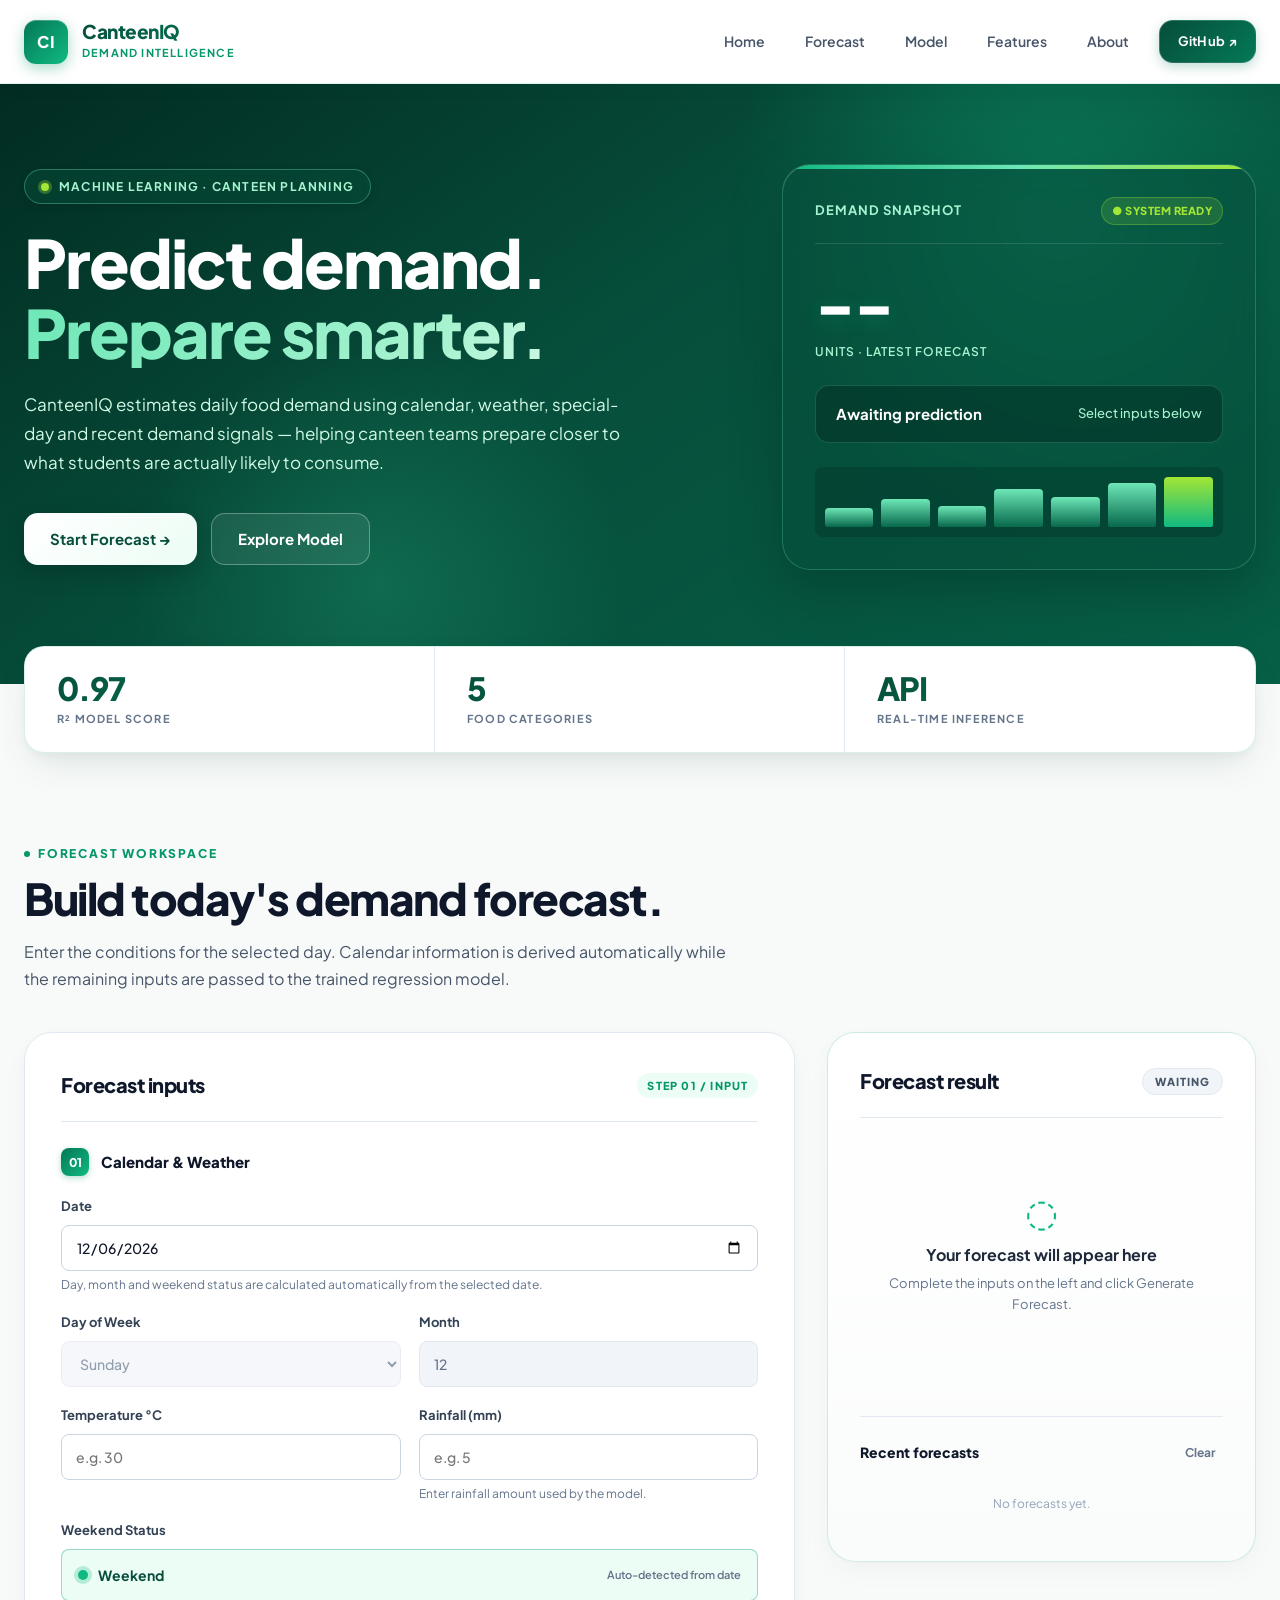
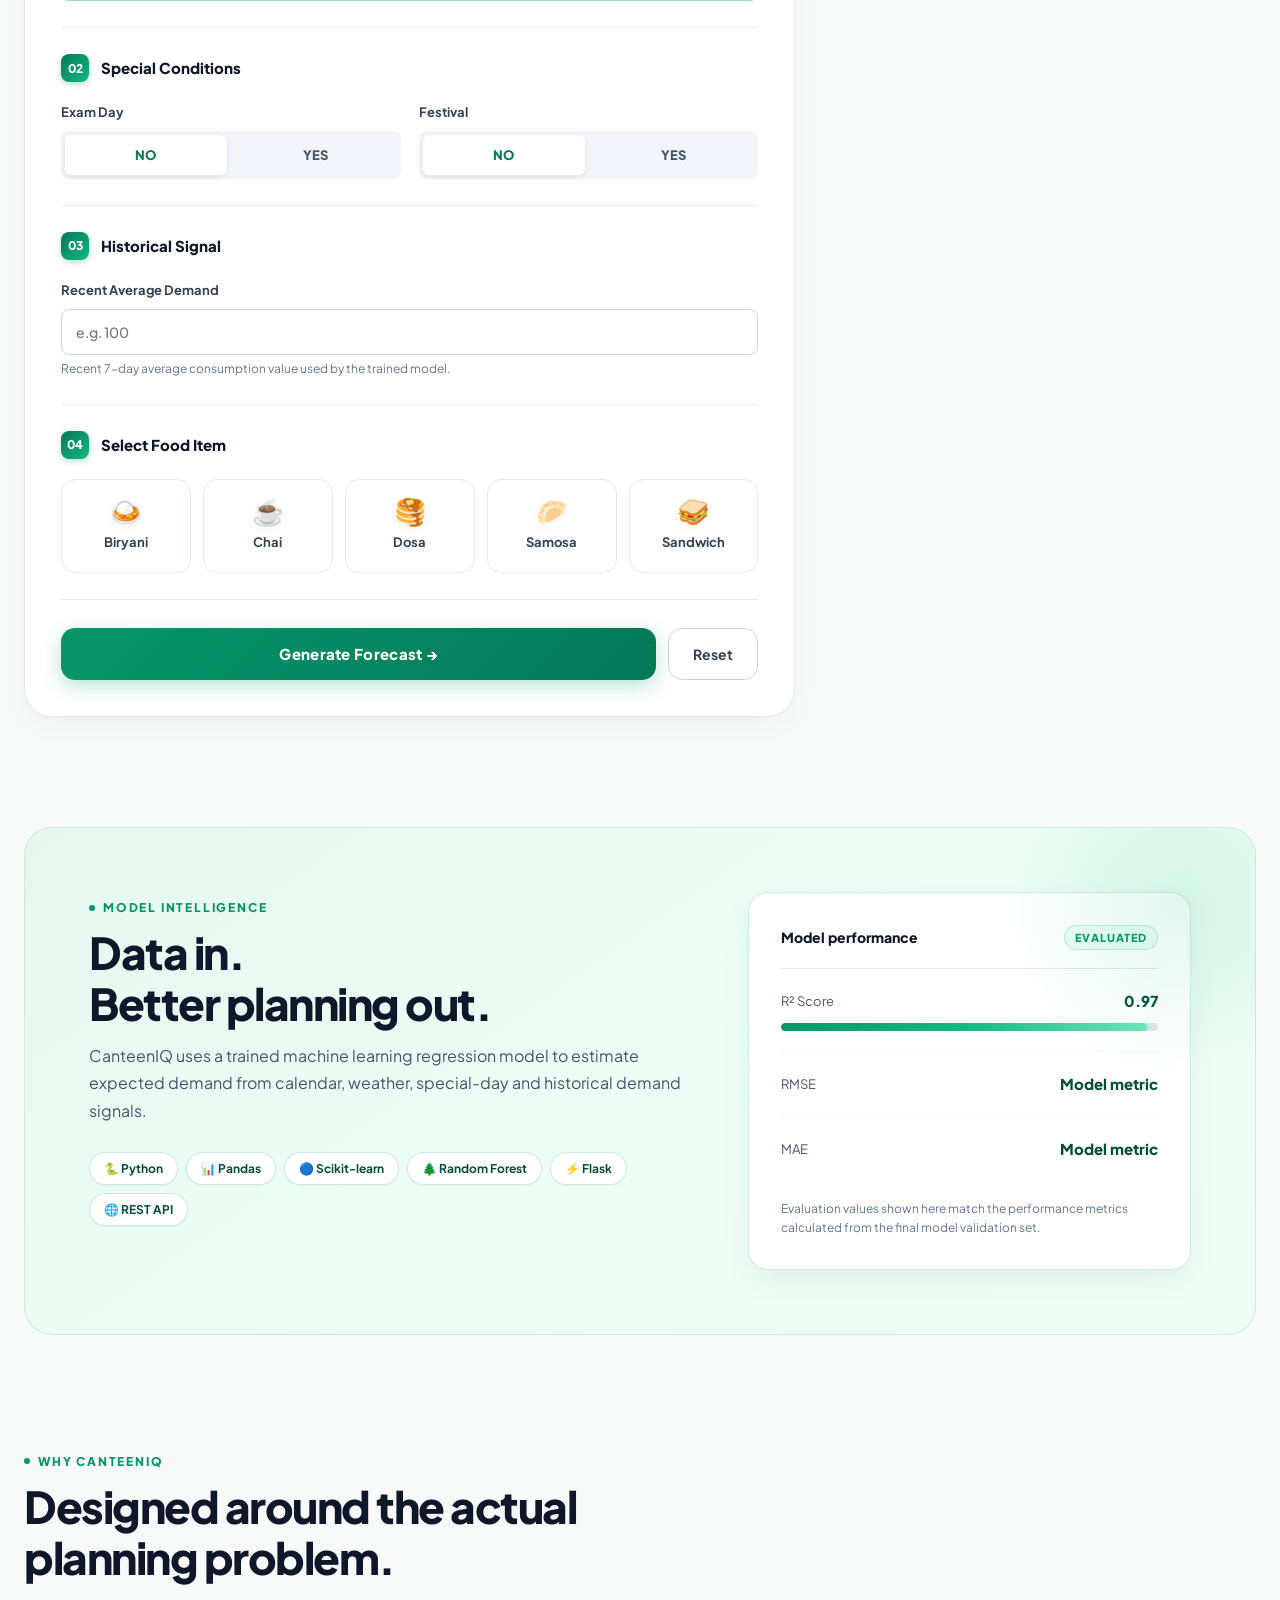
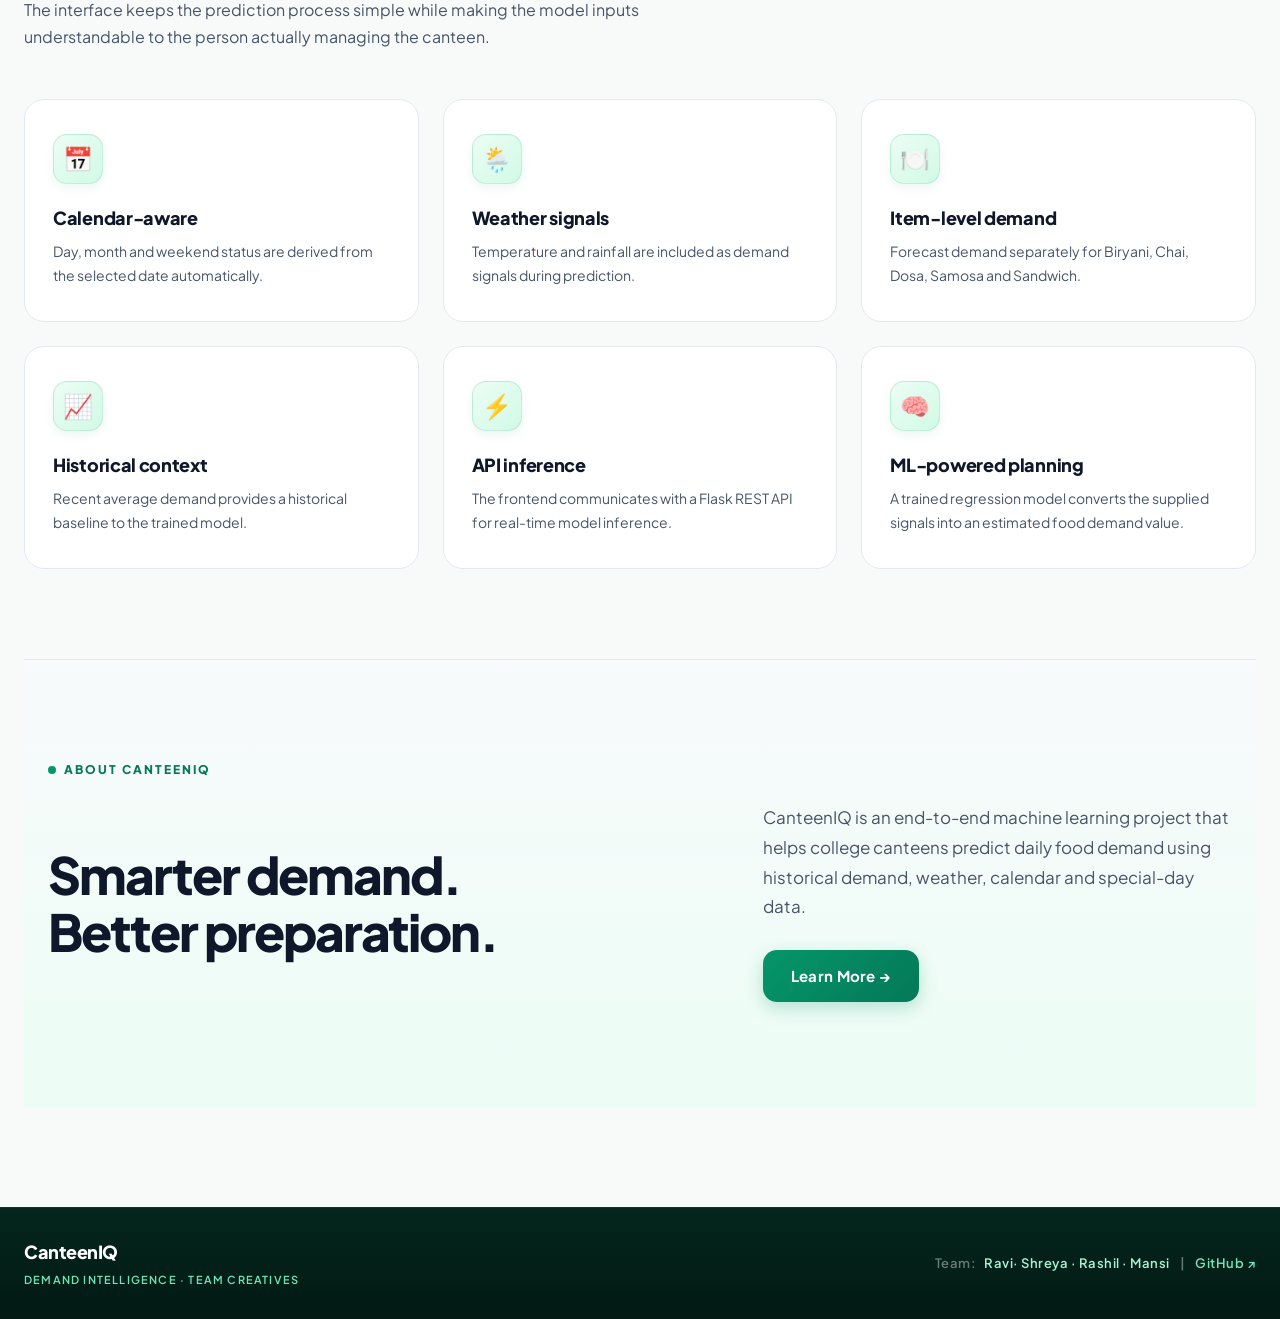
==== commit 79c4db28: "Initial commit" ====
--- a/frontend/index.html
+++ b/frontend/index.html
@@ -4,1463 +4,40 @@
 <head>
     <meta charset="UTF-8">
     <meta name="viewport" content="width=device-width, initial-scale=1.0">
-
-    <title>CanteenIQ | Demand Intelligence</title>
-
-    <style>
-        :root {
-            --ink: #10231d;
-            --muted: #68746f;
-            --soft: #eef3ef;
-            --line: #dce4df;
-            --paper: #f7f8f5;
-            --white: #ffffff;
-            --green: #075c45;
-            --green-dark: #043f30;
-            --green-light: #dfece6;
-            --lime: #b9d94c;
-            --danger: #a23b3b;
-            --shadow: 0 20px 60px rgba(16, 35, 29, 0.08);
-        }
-
-        * {
-            box-sizing: border-box;
-        }
-
-        html {
-            scroll-behavior: smooth;
-        }
-
-        body {
-            margin: 0;
-            font-family: Inter, ui-sans-serif, -apple-system, BlinkMacSystemFont,
-                "Segoe UI", Arial, sans-serif;
-            background: var(--paper);
-            color: var(--ink);
-        }
-
-        button,
-        input,
-        select {
-            font: inherit;
-        }
-
-        button {
-            cursor: pointer;
-        }
-
-        /* =========================
-           NAVBAR
-        ========================== */
-
-        .navbar {
-            position: sticky;
-            top: 0;
-            z-index: 1000;
-            height: 76px;
-            background: rgba(247, 248, 245, 0.96);
-            backdrop-filter: blur(16px);
-            border-bottom: 1px solid var(--line);
-        }
-
-        .nav-inner {
-            max-width: 1240px;
-            height: 100%;
-            margin: auto;
-            padding: 0 28px;
-            display: flex;
-            align-items: center;
-            justify-content: space-between;
-        }
-
-        .logo {
-            display: flex;
-            align-items: center;
-            gap: 12px;
-            text-decoration: none;
-            color: var(--ink);
-        }
-
-        .logo-mark {
-            width: 42px;
-            height: 42px;
-            border-radius: 13px;
-            background: var(--green);
-            color: white;
-            display: grid;
-            place-items: center;
-            font-size: 14px;
-            font-weight: 800;
-        }
-
-        .logo-text strong {
-            display: block;
-            font-size: 18px;
-        }
-
-        .logo-text span {
-            display: block;
-            margin-top: 2px;
-            color: var(--muted);
-            font-size: 9px;
-            letter-spacing: 2px;
-            text-transform: uppercase;
-        }
-
-        .nav-links {
-            display: flex;
-            align-items: center;
-            gap: 26px;
-        }
-
-        .nav-links a {
-            color: #53615b;
-            text-decoration: none;
-            font-size: 13px;
-            font-weight: 600;
-        }
-
-        .nav-links a:hover {
-            color: var(--green);
-        }
-
-        .github-btn {
-            padding: 11px 17px;
-            border-radius: 9px;
-            background: var(--ink);
-            color: white !important;
-            font-size: 12px !important;
-        }
-
-        /* =========================
-           HERO
-        ========================== */
-
-        .hero {
-            background: var(--green);
-            color: white;
-            overflow: hidden;
-            position: relative;
-        }
-
-        .hero::before {
-            content: "";
-            position: absolute;
-            width: 620px;
-            height: 620px;
-            border: 1px solid rgba(255,255,255,0.09);
-            border-radius: 50%;
-            right: -230px;
-            top: -300px;
-        }
-
-        .hero::after {
-            content: "";
-            position: absolute;
-            width: 420px;
-            height: 420px;
-            border: 1px solid rgba(255,255,255,0.07);
-            border-radius: 50%;
-            right: -70px;
-            bottom: -300px;
-        }
-
-        .hero-inner {
-            max-width: 1240px;
-            margin: auto;
-            padding: 82px 28px 74px;
-            display: grid;
-            grid-template-columns: 1.15fr 0.85fr;
-            gap: 70px;
-            align-items: center;
-            position: relative;
-            z-index: 2;
-        }
-
-        .eyebrow {
-            display: inline-flex;
-            align-items: center;
-            gap: 8px;
-            padding: 8px 12px;
-            border: 1px solid rgba(255,255,255,0.18);
-            background: rgba(255,255,255,0.07);
-            border-radius: 100px;
-            color: #d8e9e1;
-            font-size: 10px;
-            font-weight: 700;
-            letter-spacing: 1.4px;
-            text-transform: uppercase;
-        }
-
-        .live-dot {
-            width: 7px;
-            height: 7px;
-            border-radius: 50%;
-            background: var(--lime);
-        }
-
-        .hero h1 {
-            max-width: 690px;
-            margin: 24px 0 20px;
-            font-size: clamp(42px, 5vw, 72px);
-            line-height: 0.98;
-            letter-spacing: -3px;
-            font-weight: 760;
-        }
-
-        .hero h1 span {
-            color: #bfe1d2;
-        }
-
-        .hero-description {
-            max-width: 600px;
-            margin: 0;
-            color: #c4d9d0;
-            font-size: 16px;
-            line-height: 1.8;
-        }
-
-        .hero-actions {
-            display: flex;
-            gap: 12px;
-            margin-top: 32px;
-        }
-
-        .hero-primary {
-            border: 0;
-            padding: 15px 21px;
-            border-radius: 10px;
-            background: white;
-            color: var(--green);
-            font-weight: 800;
-        }
-
-        .hero-secondary {
-            padding: 15px 21px;
-            border-radius: 10px;
-            border: 1px solid rgba(255,255,255,0.2);
-            background: transparent;
-            color: white;
-            font-weight: 700;
-        }
-
-        /* =========================
-           HERO CARD
-        ========================== */
-
-        .hero-card {
-            border-radius: 22px;
-            padding: 26px;
-            background: rgba(255,255,255,0.075);
-            border: 1px solid rgba(255,255,255,0.15);
-        }
-
-        .hero-card-top {
-            display: flex;
-            justify-content: space-between;
-            color: #9fc5b5;
-            font-size: 10px;
-            letter-spacing: 1.4px;
-            text-transform: uppercase;
-        }
-
-        .hero-status {
-            color: #c8df51;
-        }
-
-        .hero-number {
-            margin-top: 38px;
-            font-size: 62px;
-            line-height: 1;
-            font-weight: 750;
-            letter-spacing: -3px;
-        }
-
-        .hero-unit {
-            color: #a9c7bb;
-            margin-top: 7px;
-            font-size: 12px;
-        }
-
-        .hero-food {
-            margin-top: 26px;
-            display: flex;
-            justify-content: space-between;
-            align-items: center;
-            padding-top: 18px;
-            border-top: 1px solid rgba(255,255,255,0.12);
-        }
-
-        .hero-food strong {
-            font-size: 15px;
-        }
-
-        .hero-food span {
-            color: #9fc5b5;
-            font-size: 11px;
-        }
-
-        .mini-chart {
-            height: 95px;
-            margin-top: 28px;
-            display: flex;
-            align-items: end;
-            gap: 9px;
-        }
-
-        .bar {
-            flex: 1;
-            border-radius: 6px 6px 2px 2px;
-            background: rgba(190,225,210,0.28);
-        }
-
-        .bar:nth-child(1) { height: 31%; }
-        .bar:nth-child(2) { height: 47%; }
-        .bar:nth-child(3) { height: 38%; }
-        .bar:nth-child(4) { height: 64%; }
-        .bar:nth-child(5) { height: 54%; }
-        .bar:nth-child(6) { height: 78%; }
-        .bar:nth-child(7) { height: 92%; }
-
-        /* =========================
-           STATS
-        ========================== */
-
-        .stats {
-            max-width: 1240px;
-            margin: auto;
-            padding: 0 28px;
-            position: relative;
-            z-index: 5;
-        }
-
-        .stats-grid {
-            margin-top: -32px;
-            display: grid;
-            grid-template-columns: repeat(3, 1fr);
-            background: white;
-            border: 1px solid var(--line);
-            border-radius: 17px;
-            box-shadow: var(--shadow);
-            overflow: hidden;
-        }
-
-        .stat {
-            padding: 25px 28px;
-            border-right: 1px solid var(--line);
-        }
-
-        .stat:last-child {
-            border-right: 0;
-        }
-
-        .stat-value {
-            font-size: 26px;
-            font-weight: 800;
-        }
-
-        .stat-label {
-            margin-top: 5px;
-            color: var(--muted);
-            font-size: 10px;
-            letter-spacing: 1.2px;
-            text-transform: uppercase;
-        }
-
-        /* =========================
-           MAIN
-        ========================== */
-
-        .main {
-            max-width: 1240px;
-            margin: auto;
-            padding: 92px 28px;
-        }
-
-        .section-intro {
-            max-width: 680px;
-            margin-bottom: 38px;
-        }
-
-        .section-tag {
-            color: var(--green);
-            font-size: 10px;
-            font-weight: 800;
-            letter-spacing: 2px;
-            text-transform: uppercase;
-        }
-
-        .section-intro h2 {
-            margin: 12px 0;
-            font-size: clamp(30px, 4vw, 45px);
-            letter-spacing: -2px;
-            line-height: 1.05;
-        }
-
-        .section-intro p {
-            margin: 0;
-            color: var(--muted);
-            line-height: 1.7;
-        }
-
-        /* =========================
-           WORKSPACE
-        ========================== */
-
-        .workspace {
-            display: grid;
-            grid-template-columns: minmax(0, 1.25fr) minmax(320px, 0.75fr);
-            gap: 22px;
-            align-items: start;
-        }
-
-        .panel {
-            background: white;
-            border: 1px solid var(--line);
-            border-radius: 20px;
-            box-shadow: 0 10px 40px rgba(16,35,29,0.045);
-        }
-
-        .form-panel {
-            padding: 34px;
-        }
-
-        .panel-heading {
-            display: flex;
-            justify-content: space-between;
-            align-items: center;
-            padding-bottom: 22px;
-            border-bottom: 1px solid var(--line);
-            margin-bottom: 30px;
-        }
-
-        .panel-heading h3 {
-            margin: 0;
-            font-size: 20px;
-        }
-
-        .step {
-            color: var(--muted);
-            font-size: 10px;
-            font-weight: 700;
-            letter-spacing: 1.4px;
-        }
-
-        .form-section {
-            margin-bottom: 34px;
-        }
-
-        .form-section-title {
-            display: flex;
-            align-items: center;
-            gap: 11px;
-            margin-bottom: 18px;
-        }
-
-        .form-section-number {
-            width: 27px;
-            height: 27px;
-            border-radius: 50%;
-            background: var(--green-light);
-            color: var(--green);
-            display: grid;
-            place-items: center;
-            font-size: 11px;
-            font-weight: 800;
-        }
-
-        .form-section-title strong {
-            font-size: 14px;
-        }
-
-        .field-grid {
-            display: grid;
-            grid-template-columns: repeat(2, 1fr);
-            gap: 17px;
-        }
-
-        .field {
-            min-width: 0;
-        }
-
-        .field.full {
-            grid-column: 1 / -1;
-        }
-
-        .field label {
-            display: block;
-            margin-bottom: 8px;
-            color: #485650;
-            font-size: 11px;
-            font-weight: 800;
-            letter-spacing: 0.7px;
-            text-transform: uppercase;
-        }
-
-        input,
-        select {
-            width: 100%;
-            height: 48px;
-            border: 1px solid #d5ddd8;
-            border-radius: 10px;
-            background: #fbfcfa;
-            color: var(--ink);
-            padding: 0 14px;
-            outline: none;
-            transition: 0.18s ease;
-        }
-
-        input:focus,
-        select:focus {
-            border-color: var(--green);
-            background: white;
-            box-shadow: 0 0 0 4px rgba(7,92,69,0.08);
-        }
-
-        input:disabled,
-        select:disabled {
-            background: #f0f3f0;
-            color: #6c7772;
-        }
-
-        .field-note {
-            margin-top: 7px;
-            color: #89938e;
-            font-size: 10px;
-            line-height: 1.5;
-        }
-
-        /* =========================
-           WEEKEND
-        ========================== */
-
-        .weekend-status {
-            min-height: 48px;
-            border: 1px solid #d5ddd8;
-            border-radius: 10px;
-            padding: 0 14px;
-            display: flex;
-            align-items: center;
-            justify-content: space-between;
-            background: #f7faf7;
-        }
-
-        .weekend-main {
-            display: flex;
-            align-items: center;
-            gap: 9px;
-            font-size: 13px;
-            font-weight: 700;
-        }
-
-        .weekend-indicator {
-            width: 9px;
-            height: 9px;
-            border-radius: 50%;
-            background: #9aa59f;
-        }
-
-        .weekend-status.is-weekend .weekend-indicator {
-            background: var(--green);
-            box-shadow: 0 0 0 5px var(--green-light);
-        }
-
-        .weekend-status small {
-            color: #89938e;
-            font-size: 9px;
-        }
-
-        /* =========================
-           TOGGLES
-        ========================== */
-
-        .toggle-grid {
-            display: grid;
-            grid-template-columns: 1fr 1fr;
-            gap: 10px;
-        }
-
-        .toggle-option {
-            position: relative;
-        }
-
-        .toggle-option input {
-            position: absolute;
-            opacity: 0;
-            pointer-events: none;
-        }
-
-        .toggle-option label {
-            height: 48px;
-            margin: 0;
-            border: 1px solid #d5ddd8;
-            border-radius: 10px;
-            display: grid;
-            place-items: center;
-            cursor: pointer;
-            background: #fbfcfa;
-            color: #66716c;
-            font-size: 12px;
-            font-weight: 700;
-        }
-
-        .toggle-option input:checked + label {
-            border-color: var(--green);
-            background: var(--green-light);
-            color: var(--green);
-        }
-
-        /* =========================
-           FOOD
-        ========================== */
-
-        .food-grid {
-            display: grid;
-            grid-template-columns: repeat(5, 1fr);
-            gap: 10px;
-        }
-
-        .food-option {
-            position: relative;
-        }
-
-        .food-option input {
-            position: absolute;
-            opacity: 0;
-            pointer-events: none;
-        }
-
-        .food-option label {
-            min-height: 88px;
-            margin: 0;
-            padding: 12px 7px;
-            border: 1px solid #d5ddd8;
-            border-radius: 12px;
-            display: flex;
-            flex-direction: column;
-            align-items: center;
-            justify-content: center;
-            gap: 7px;
-            cursor: pointer;
-            background: white;
-            color: #293631;
-            font-size: 11px;
-            font-weight: 700;
-            text-align: center;
-            transition: 0.18s ease;
-        }
-
-        .food-option label:hover {
-            border-color: var(--green);
-            transform: translateY(-2px);
-        }
-
-        .food-option input:checked + label {
-            border-color: var(--green);
-            background: var(--green-light);
-            color: var(--green);
-            box-shadow: inset 0 0 0 1px var(--green);
-        }
-
-        .food-icon {
-            font-size: 25px;
-        }
-
-        /* =========================
-           ACTIONS
-        ========================== */
-
-        .actions {
-            display: flex;
-            gap: 10px;
-            margin-top: 8px;
-            padding-top: 25px;
-            border-top: 1px solid var(--line);
-        }
-
-        .predict-btn {
-            flex: 1;
-            min-height: 51px;
-            border: 0;
-            border-radius: 10px;
-            background: var(--green);
-            color: white;
-            font-weight: 800;
-        }
-
-        .predict-btn:hover {
-            background: var(--green-dark);
-        }
-
-        .predict-btn:disabled {
-            opacity: 0.65;
-            cursor: wait;
-        }
-
-        .reset-btn {
-            min-width: 100px;
-            border: 1px solid #d5ddd8;
-            border-radius: 10px;
-            background: white;
-            color: #52605a;
-            font-weight: 700;
-        }
-
-        /* =========================
-           RESULT
-        ========================== */
-
-        .result-panel {
-            padding: 27px;
-            position: sticky;
-            top: 96px;
-        }
-
-        .result-top {
-            display: flex;
-            align-items: center;
-            justify-content: space-between;
-            margin-bottom: 24px;
-        }
-
-        .result-top h3 {
-            margin: 0;
-            font-size: 17px;
-        }
-
-        .result-status {
-            padding: 7px 10px;
-            border-radius: 100px;
-            background: #edf0ed;
-            color: #6b756f;
-            font-size: 9px;
-            font-weight: 800;
-            letter-spacing: 1px;
-        }
-
-        .result-status.success {
-            background: var(--green-light);
-            color: var(--green);
-        }
-
-        .result-empty {
-            min-height: 270px;
-            border: 1px dashed #ccd6d0;
-            border-radius: 14px;
-            display: grid;
-            place-items: center;
-            text-align: center;
-            padding: 30px;
-            color: #89938e;
-            font-size: 12px;
-            line-height: 1.7;
-        }
-
-        .empty-icon {
-            font-size: 30px;
-            margin-bottom: 10px;
-        }
-
-        .current-result {
-            display: none;
-        }
-
-        .forecast-box {
-            border-radius: 15px;
-            padding: 27px 20px;
-            background: var(--green);
-            color: white;
-            text-align: center;
-        }
-
-        .forecast-label {
-            color: #b6d0c5;
-            font-size: 9px;
-            font-weight: 700;
-            letter-spacing: 1.6px;
-            text-transform: uppercase;
-        }
-
-        .forecast-number {
-            margin-top: 13px;
-            font-size: 55px;
-            line-height: 1;
-            font-weight: 800;
-        }
-
-        .forecast-unit {
-            margin-top: 8px;
-            color: #b6d0c5;
-            font-size: 11px;
-        }
-
-        .forecast-food {
-            margin-top: 19px;
-            color: white;
-            font-size: 14px;
-            font-weight: 700;
-        }
-
-        .summary {
-            margin-top: 22px;
-        }
-
-        .summary-row {
-            display: flex;
-            justify-content: space-between;
-            gap: 15px;
-            padding: 11px 0;
-            border-bottom: 1px solid #edf0ee;
-            font-size: 11px;
-        }
-
-        .summary-row span:first-child {
-            color: #89938e;
-        }
-
-        .summary-row span:last-child {
-            color: #26342e;
-            font-weight: 700;
-            text-align: right;
-        }
-
-        /* =========================
-           HISTORY
-        ========================== */
-
-        .history {
-            margin-top: 27px;
-            padding-top: 23px;
-            border-top: 1px solid var(--line);
-        }
-
-        .history-head {
-            display: flex;
-            justify-content: space-between;
-            align-items: center;
-            margin-bottom: 13px;
-        }
-
-        .history-head strong {
-            font-size: 13px;
-        }
-
-        .clear-history {
-            border: 0;
-            background: none;
-            color: #8b9690;
-            font-size: 10px;
-            font-weight: 700;
-        }
-
-        .history-list {
-            display: flex;
-            flex-direction: column;
-            gap: 8px;
-        }
-
-        .history-item {
-            padding: 11px;
-            border: 1px solid #e1e7e3;
-            border-radius: 9px;
-            background: #fbfcfa;
-        }
-
-        .history-top {
-            display: flex;
-            justify-content: space-between;
-            align-items: center;
-        }
-
-        .history-food {
-            font-size: 11px;
-            font-weight: 800;
-        }
-
-        .history-demand {
-            color: var(--green);
-            font-size: 13px;
-            font-weight: 800;
-        }
-
-        .history-bottom {
-            display: flex;
-            justify-content: space-between;
-            gap: 10px;
-            margin-top: 5px;
-            color: #909a95;
-            font-size: 9px;
-        }
-
-        .history-empty {
-            color: #929c97;
-            font-size: 10px;
-            text-align: center;
-            padding: 10px 0;
-        }
-
-        /* =========================
-           ERROR
-        ========================== */
-
-        .error-box {
-            display: none;
-            margin-top: 15px;
-            padding: 12px;
-            border-radius: 9px;
-            background: #fff3f3;
-            border: 1px solid #f0cccc;
-            color: var(--danger);
-            font-size: 10px;
-            line-height: 1.5;
-        }
-
-        /* =========================
-           MODEL
-        ========================== */
-
-        .model-section {
-            margin-top: 100px;
-            padding: 65px;
-            border-radius: 24px;
-            background: var(--green);
-            color: white;
-            display: grid;
-            grid-template-columns: 1fr 1fr;
-            gap: 70px;
-            overflow: hidden;
-            position: relative;
-        }
-
-        .model-copy {
-            position: relative;
-            z-index: 2;
-        }
-
-        .model-copy .section-tag {
-            color: #bcd9cc;
-        }
-
-        .model-copy h2 {
-            margin: 12px 0 18px;
-            font-size: 43px;
-            line-height: 1;
-            letter-spacing: -2px;
-        }
-
-        .model-copy p {
-            max-width: 510px;
-            color: #bdd5ca;
-            line-height: 1.8;
-            font-size: 14px;
-        }
-
-        .tech-stack {
-            display: flex;
-            flex-wrap: wrap;
-            gap: 7px;
-            margin-top: 25px;
-        }
-
-        .tech {
-            padding: 7px 10px;
-            border: 1px solid rgba(255,255,255,0.15);
-            border-radius: 100px;
-            color: #d2e3dc;
-            font-size: 9px;
-            font-weight: 700;
-        }
-
-        .performance-card {
-            position: relative;
-            z-index: 2;
-            padding: 29px;
-            border-radius: 17px;
-            background: rgba(255,255,255,0.08);
-            border: 1px solid rgba(255,255,255,0.13);
-        }
-
-        .performance-head {
-            display: flex;
-            justify-content: space-between;
-            align-items: center;
-            margin-bottom: 28px;
-        }
-
-        .performance-head span {
-            color: #a9c7bb;
-            font-size: 9px;
-            letter-spacing: 1.5px;
-            text-transform: uppercase;
-        }
-
-        .model-badge {
-            padding: 6px 8px;
-            border-radius: 100px;
-            background: rgba(190,225,210,0.12);
-            color: #d0e8de !important;
-        }
-
-        .metric {
-            margin-bottom: 22px;
-        }
-
-        .metric-top {
-            display: flex;
-            justify-content: space-between;
-            align-items: center;
-            margin-bottom: 8px;
-        }
-
-        .metric-top span:first-child {
-            color: #c0d7ce;
-            font-size: 11px;
-        }
-
-        .metric-top strong {
-            font-size: 14px;
-        }
-
-        .metric-bar {
-            height: 5px;
-            background: rgba(255,255,255,0.1);
-            border-radius: 100px;
-            overflow: hidden;
-        }
-
-        .metric-fill {
-            height: 100%;
-            width: 97%;
-            background: #c3dc54;
-            border-radius: inherit;
-        }
-
-        .performance-note {
-            margin: 25px 0 0;
-            padding-top: 20px;
-            border-top: 1px solid rgba(255,255,255,0.12);
-            color: #a9c7bb;
-            font-size: 10px;
-            line-height: 1.6;
-        }
-
-        /* =========================
-           FEATURES
-        ========================== */
-
-        .features {
-            padding-top: 100px;
-        }
-
-        .feature-grid {
-            display: grid;
-            grid-template-columns: repeat(3, 1fr);
-            gap: 15px;
-        }
-
-        .feature {
-            padding: 27px;
-            border: 1px solid var(--line);
-            border-radius: 17px;
-            background: white;
-        }
-
-        .feature-icon {
-            width: 40px;
-            height: 40px;
-            border-radius: 11px;
-            background: var(--green-light);
-            display: grid;
-            place-items: center;
-            margin-bottom: 20px;
-            font-size: 19px;
-        }
-
-        .feature h3 {
-            margin: 0 0 9px;
-            font-size: 15px;
-        }
-
-        .feature p {
-            margin: 0;
-            color: var(--muted);
-            font-size: 11px;
-            line-height: 1.7;
-        }
-
-        /* =========================
-           ABOUT
-        ========================== */
-
-        .about-section {
-            padding-top: 105px;
-        }
-
-        .about-box {
-            padding: 55px;
-            border: 1px solid var(--line);
-            border-radius: 24px;
-            background: white;
-        }
-
-        .about-text {
-            max-width: 850px;
-        }
-
-        .about-text h2 {
-            margin: 12px 0 18px;
-            font-size: clamp(34px, 4vw, 52px);
-            line-height: 1;
-            letter-spacing: -2.5px;
-        }
-
-        .about-text p {
-            margin: 0;
-            color: var(--muted);
-            font-size: 15px;
-            line-height: 1.8;
-        }
-
-        .team-title {
-            margin-top: 45px;
-            margin-bottom: 18px;
-            font-size: 12px;
-            font-weight: 800;
-            letter-spacing: 1.5px;
-            color: var(--green);
-            text-transform: uppercase;
-        }
-
-        .team-grid {
-            display: grid;
-            grid-template-columns: repeat(4, 1fr);
-            gap: 12px;
-        }
-
-        .team-card {
-            padding: 22px;
-            border: 1px solid var(--line);
-            border-radius: 14px;
-            background: #fbfcfa;
-        }
-
-        .team-avatar {
-            width: 44px;
-            height: 44px;
-            border-radius: 12px;
-            display: grid;
-            place-items: center;
-            background: var(--green-light);
-            color: var(--green);
-            font-weight: 800;
-            margin-bottom: 15px;
-        }
-
-        .team-card h3 {
-            margin: 0;
-            font-size: 15px;
-        }
-
-        .team-card p {
-            margin: 5px 0 14px;
-            color: var(--muted);
-            font-size: 10px;
-        }
-
-        .team-card a {
-            display: inline-block;
-            color: var(--green);
-            text-decoration: none;
-            font-size: 10px;
-            font-weight: 800;
-        }
-
-        .team-card a:hover {
-            text-decoration: underline;
-        }
-
-        .team-card.disabled {
-            opacity: 0.72;
-        }
-
-        .team-card.disabled a {
-            color: #89938e;
-            pointer-events: none;
-        }
-
-        .repo-box {
-            margin-top: 25px;
-            padding: 22px;
-            border-radius: 14px;
-            background: var(--green);
-            color: white;
-            display: flex;
-            align-items: center;
-            justify-content: space-between;
-            gap: 20px;
-        }
-
-        .repo-box strong {
-            display: block;
-            font-size: 14px;
-        }
-
-        .repo-box span {
-            display: block;
-            margin-top: 5px;
-            color: #bdd5ca;
-            font-size: 10px;
-        }
-
-        .repo-box a {
-            flex-shrink: 0;
-            padding: 11px 16px;
-            border-radius: 9px;
-            background: white;
-            color: var(--green);
-            text-decoration: none;
-            font-size: 11px;
-            font-weight: 800;
-        }
-
-        /* =========================
-           FOOTER
-        ========================== */
-
-        footer {
-            margin-top: 100px;
-            border-top: 1px solid var(--line);
-            background: white;
-        }
-
-        .footer-inner {
-            max-width: 1240px;
-            margin: auto;
-            padding: 35px 28px;
-            display: flex;
-            align-items: center;
-            justify-content: space-between;
-        }
-
-        .footer-brand {
-            font-size: 14px;
-            font-weight: 800;
-        }
-
-        .footer-brand span {
-            display: block;
-            margin-top: 4px;
-            color: var(--muted);
-            font-size: 9px;
-            font-weight: 500;
-        }
-
-        .footer-right {
-            color: #7c8781;
-            font-size: 10px;
-        }
-
-        /* =========================
-           RESPONSIVE
-        ========================== */
-
-        @media (max-width: 950px) {
-
-            .hero-inner {
-                grid-template-columns: 1fr;
-                gap: 45px;
-            }
-
-            .hero-card {
-                max-width: 600px;
-            }
-
-            .workspace {
-                grid-template-columns: 1fr;
-            }
-
-            .result-panel {
-                position: static;
-            }
-
-            .model-section {
-                grid-template-columns: 1fr;
-                gap: 40px;
-                padding: 45px;
-            }
-
-            .feature-grid {
-                grid-template-columns: 1fr 1fr;
-            }
-
-            .team-grid {
-                grid-template-columns: 1fr 1fr;
-            }
-        }
-
-        @media (max-width: 700px) {
-
-            .navbar {
-                height: 68px;
-            }
-
-            .nav-inner {
-                padding: 0 16px;
-            }
-
-            .nav-links {
-                display: none;
-            }
-
-            .hero-inner {
-                padding: 58px 18px 55px;
-            }
-
-            .hero h1 {
-                font-size: 47px;
-                letter-spacing: -2.4px;
-            }
-
-            .hero-description {
-                font-size: 14px;
-            }
-
-            .stats {
-                padding: 0 16px;
-            }
-
-            .stats-grid {
-                grid-template-columns: 1fr;
-                margin-top: -20px;
-            }
-
-            .stat {
-                border-right: 0;
-                border-bottom: 1px solid var(--line);
-            }
-
-            .stat:last-child {
-                border-bottom: 0;
-            }
-
-            .main {
-                padding: 65px 16px;
-            }
-
-            .form-panel,
-            .result-panel {
-                padding: 22px;
-            }
-
-            .field-grid {
-                grid-template-columns: 1fr;
-            }
-
-            .field.full {
-                grid-column: auto;
-            }
-
-            .food-grid {
-                grid-template-columns: repeat(2, 1fr);
-            }
-
-            .model-section {
-                margin-top: 70px;
-                padding: 30px 22px;
-            }
-
-            .feature-grid {
-                grid-template-columns: 1fr;
-            }
-
-            .about-box {
-                padding: 30px 22px;
-            }
-
-            .team-grid {
-                grid-template-columns: 1fr;
-            }
-
-            .repo-box {
-                flex-direction: column;
-                align-items: flex-start;
-            }
-
-            .footer-inner {
-                padding: 28px 18px;
-                flex-direction: column;
-                align-items: flex-start;
-                gap: 15px;
-            }
-        }
-
-        @media (max-width: 420px) {
-
-            .logo-text span {
-                display: none;
-            }
-
-            .github-btn {
-                padding: 9px 11px;
-            }
-
-            .hero h1 {
-                font-size: 41px;
-            }
-
-            .hero-actions {
-                flex-direction: column;
-            }
-
-            .hero-primary,
-            .hero-secondary {
-                width: 100%;
-            }
-
-            .food-grid {
-                grid-template-columns: 1fr 1fr;
-            }
-
-            .actions {
-                flex-direction: column;
-            }
-
-            .reset-btn {
-                min-height: 48px;
-            }
-        }
-    </style>
+    <meta name="description" content="CanteenIQ — ML-powered canteen food demand forecasting and intelligence platform.">
+    <title>CanteenIQ — Demand Intelligence</title>
+
+    <!-- Google Fonts -->
+    <link rel="preconnect" href="https://fonts.googleapis.com">
+    <link rel="preconnect" href="https://fonts.gstatic.com" crossorigin>
+    <link href="https://fonts.googleapis.com/css2?family=Plus+Jakarta+Sans:wght@400;500;600;700;800;900&display=swap" rel="stylesheet">
+
+    <!-- Stylesheet -->
+    <link rel="stylesheet" href="style.css">
 </head>
 
 <body>
 
-    <!-- =========================
-         UNIVERSAL HEADER
-    ========================== -->
-
+    <!-- =========================================================
+         UNIVERSAL NAVBAR
+    ========================================================= -->
     <nav class="navbar">
-
         <div class="nav-inner">
 
             <a href="#top" class="logo">
-
-                <div class="logo-mark">
-                    CI
-                </div>
-
+                <div class="logo-mark">CI</div>
                 <div class="logo-text">
                     <strong>CanteenIQ</strong>
                     <span>Demand Intelligence</span>
                 </div>
-
             </a>
 
             <div class="nav-links">
-
+                <a href="#top">Home</a>
                 <a href="#forecast">Forecast</a>
                 <a href="#model">Model</a>
                 <a href="#features">Features</a>
-                <a href="#about">About</a>
+                <a href="about.html">About</a>
 
                 <a
                     class="github-btn"
@@ -1470,27 +47,21 @@
                 >
                     GitHub ↗
                 </a>
-
             </div>
 
         </div>
-
     </nav>
 
-
     <div id="top"></div>
 
 
-    <!-- =========================
-         HERO
-    ========================== -->
-
+    <!-- =========================================================
+         HERO SECTION
+    ========================================================= -->
     <section class="hero">
-
         <div class="hero-inner">
 
             <div>
-
                 <div class="eyebrow">
                     <span class="live-dot"></span>
                     Machine Learning · Canteen Planning
@@ -1509,7 +80,6 @@
                 </p>
 
                 <div class="hero-actions">
-
                     <button
                         class="hero-primary"
                         onclick="document.getElementById('forecast').scrollIntoView({behavior:'smooth'})"
@@ -1523,17 +93,13 @@
                     >
                         Explore Model
                     </button>
-
-                </div>
-
-            </div>
-
-
+                </div>
+            </div>
+
+            <!-- DEMAND SNAPSHOT CARD -->
             <div class="hero-card">
-
                 <div class="hero-card-top">
                     <span>Demand Snapshot</span>
-
                     <span class="hero-status">
                         ● SYSTEM READY
                     </span>
@@ -1548,15 +114,12 @@
                 </div>
 
                 <div class="hero-food">
-
                     <strong id="heroFood">
                         Awaiting prediction
                     </strong>
-
                     <span id="heroDate">
                         Select inputs below
                     </span>
-
                 </div>
 
                 <div class="mini-chart">
@@ -1568,141 +131,90 @@
                     <div class="bar"></div>
                     <div class="bar"></div>
                 </div>
-
             </div>
 
         </div>
-
     </section>
 
 
-    <!-- =========================
-         STATS
-    ========================== -->
-
+    <!-- =========================================================
+         FLOATING STATS BAR
+    ========================================================= -->
     <div class="stats">
-
         <div class="stats-grid">
-
             <div class="stat">
                 <div class="stat-value">0.97</div>
-                <div class="stat-label">R² model score</div>
+                <div class="stat-label">R² Model Score</div>
             </div>
 
             <div class="stat">
                 <div class="stat-value">5</div>
-                <div class="stat-label">Food categories</div>
+                <div class="stat-label">Food Categories</div>
             </div>
 
             <div class="stat">
                 <div class="stat-value">API</div>
-                <div class="stat-label">Real-time inference</div>
-            </div>
-
+                <div class="stat-label">Real-Time Inference</div>
+            </div>
         </div>
-
     </div>
 
 
-    <!-- =========================
-         MAIN
-    ========================== -->
-
+    <!-- =========================================================
+         MAIN FORECAST WORKSPACE
+    ========================================================= -->
     <main class="main" id="forecast">
 
         <div class="section-intro">
-
             <div class="section-tag">
                 Forecast workspace
             </div>
-
             <h2>
                 Build today's demand forecast.
             </h2>
-
             <p>
                 Enter the conditions for the selected day. Calendar
                 information is derived automatically while the remaining
                 inputs are passed to the trained regression model.
             </p>
-
         </div>
 
-
         <div class="workspace">
 
-
             <!-- =========================
-                 FORM
+                 FORM PANEL
             ========================== -->
-
             <div class="panel form-panel">
 
                 <div class="panel-heading">
-
-                    <h3>
-                        Forecast inputs
-                    </h3>
-
+                    <h3>Forecast inputs</h3>
                     <span class="step">
                         STEP 01 / INPUT
                     </span>
-
-                </div>
-
+                </div>
 
                 <form id="predictionForm">
 
-
-                    <!-- CALENDAR -->
-
+                    <!-- SECTION 01: CALENDAR & WEATHER -->
                     <div class="form-section">
-
                         <div class="form-section-title">
-
-                            <span class="form-section-number">
-                                01
-                            </span>
-
-                            <strong>
-                                Calendar & Weather
-                            </strong>
-
-                        </div>
-
+                            <span class="form-section-number">01</span>
+                            <strong>Calendar & Weather</strong>
+                        </div>
 
                         <div class="field-grid">
 
                             <div class="field full">
-
-                                <label for="date">
-                                    Date
-                                </label>
-
-                                <input
-                                    type="date"
-                                    id="date"
-                                    required
-                                >
-
+                                <label for="date">Date</label>
+                                <input type="date" id="date" required>
                                 <div class="field-note">
-                                    Day, month and weekend status are calculated
-                                    automatically from the selected date.
+                                    Day, month and weekend status are calculated automatically from the selected date.
                                 </div>
-
-                            </div>
-
+                            </div>
 
                             <div class="field">
-
-                                <label for="day_of_week">
-                                    Day of Week
-                                </label>
-
-                                <select
-                                    id="day_of_week"
-                                    disabled
-                                >
+                                <label for="day_of_week">Day of Week</label>
+                                <select id="day_of_week" disabled>
                                     <option value="0">Monday</option>
                                     <option value="1">Tuesday</option>
                                     <option value="2">Wednesday</option>
@@ -1711,31 +223,15 @@
                                     <option value="5">Saturday</option>
                                     <option value="6">Sunday</option>
                                 </select>
-
-                            </div>
-
+                            </div>
 
                             <div class="field">
-
-                                <label for="month">
-                                    Month
-                                </label>
-
-                                <input
-                                    type="text"
-                                    id="month"
-                                    disabled
-                                >
-
-                            </div>
-
+                                <label for="month">Month</label>
+                                <input type="text" id="month" disabled>
+                            </div>
 
                             <div class="field">
-
-                                <label for="temperature">
-                                    Temperature °C
-                                </label>
-
+                                <label for="temperature">Temperature °C</label>
                                 <input
                                     type="number"
                                     step="any"
@@ -1743,16 +239,10 @@
                                     placeholder="e.g. 30"
                                     required
                                 >
-
-                            </div>
-
+                            </div>
 
                             <div class="field">
-
-                                <label for="rainfall">
-                                    Rainfall
-                                </label>
-
+                                <label for="rainfall">Rainfall (mm)</label>
                                 <input
                                     type="number"
                                     step="any"
@@ -1761,82 +251,40 @@
                                     placeholder="e.g. 5"
                                     required
                                 >
-
                                 <div class="field-note">
                                     Enter rainfall amount used by the model.
                                 </div>
-
-                            </div>
-
+                            </div>
 
                             <div class="field full">
-
-                                <label>
-                                    Weekend Status
-                                </label>
-
-                                <div
-                                    class="weekend-status"
-                                    id="weekendStatus"
-                                >
-
+                                <label>Weekend Status</label>
+                                <div class="weekend-status" id="weekendStatus">
                                     <div class="weekend-main">
-
-                                        <span
-                                            class="weekend-indicator"
-                                        ></span>
-
-                                        <span id="weekendText">
-                                            Weekday
-                                        </span>
-
+                                        <span class="weekend-indicator"></span>
+                                        <span id="weekendText">Weekday</span>
                                     </div>
-
-                                    <small>
-                                        Auto-detected from date
-                                    </small>
-
+                                    <small>Auto-detected from date</small>
                                 </div>
-
-                            </div>
-
-                        </div>
-
-                    </div>
-
-
-                    <!-- SPECIAL CONDITIONS -->
-
+                            </div>
+
+                        </div>
+                    </div>
+
+
+                    <!-- SECTION 02: SPECIAL CONDITIONS -->
                     <div class="form-section">
-
                         <div class="form-section-title">
-
-                            <span class="form-section-number">
-                                02
-                            </span>
-
-                            <strong>
-                                Special Conditions
-                            </strong>
-
-                        </div>
-
+                            <span class="form-section-number">02</span>
+                            <strong>Special Conditions</strong>
+                        </div>
 
                         <div class="field-grid">
 
-
-                            <!-- EXAM -->
-
+                            <!-- EXAM DAY -->
                             <div class="field">
-
-                                <label>
-                                    Exam Day
-                                </label>
-
+                                <label>Exam Day</label>
                                 <div class="toggle-grid">
-
                                     <div class="toggle-option">
-
                                         <input
                                             type="radio"
                                             name="exam"
@@ -1844,45 +292,26 @@
                                             value="0"
                                             checked
                                         >
-
-                                        <label for="examNo">
-                                            NO
-                                        </label>
-
+                                        <label for="examNo">NO</label>
                                     </div>
 
                                     <div class="toggle-option">
-
                                         <input
                                             type="radio"
                                             name="exam"
                                             id="examYes"
                                             value="1"
                                         >
-
-                                        <label for="examYes">
-                                            YES
-                                        </label>
-
+                                        <label for="examYes">YES</label>
                                     </div>
-
                                 </div>
-
-                            </div>
-
+                            </div>
 
                             <!-- FESTIVAL -->
-
                             <div class="field">
-
-                                <label>
-                                    Festival
-                                </label>
-
+                                <label>Festival</label>
                                 <div class="toggle-grid">
-
                                     <div class="toggle-option">
-
                                         <input
                                             type="radio"
                                             name="festival"
@@ -1890,60 +319,34 @@
                                             value="0"
                                             checked
                                         >
-
-                                        <label for="festivalNo">
-                                            NO
-                                        </label>
-
+                                        <label for="festivalNo">NO</label>
                                     </div>
 
                                     <div class="toggle-option">
-
                                         <input
                                             type="radio"
                                             name="festival"
                                             id="festivalYes"
                                             value="1"
                                         >
-
-                                        <label for="festivalYes">
-                                            YES
-                                        </label>
-
+                                        <label for="festivalYes">YES</label>
                                     </div>
-
                                 </div>
-
-                            </div>
-
-                        </div>
-
-                    </div>
-
-
-                    <!-- PREVIOUS DEMAND -->
-
+                            </div>
+
+                        </div>
+                    </div>
+
+
+                    <!-- SECTION 03: HISTORICAL SIGNAL -->
                     <div class="form-section">
-
                         <div class="form-section-title">
-
-                            <span class="form-section-number">
-                                03
-                            </span>
-
-                            <strong>
-                                Historical Signal
-                            </strong>
-
-                        </div>
-
+                            <span class="form-section-number">03</span>
+                            <strong>Historical Signal</strong>
+                        </div>
 
                         <div class="field">
-
-                            <label for="rolling_avg">
-                                Recent Average Demand
-                            </label>
-
+                            <label for="rolling_avg">Recent Average Demand</label>
                             <input
                                 type="number"
                                 step="any"
@@ -1952,38 +355,23 @@
                                 placeholder="e.g. 100"
                                 required
                             >
-
                             <div class="field-note">
-                                Recent average demand value used by the trained model.
-                            </div>
-
-                        </div>
-
-                    </div>
-
-
-                    <!-- FOOD -->
-
+                                Recent 7-day average consumption value used by the trained model.
+                            </div>
+                        </div>
+                    </div>
+
+
+                    <!-- SECTION 04: FOOD ITEM -->
                     <div class="form-section">
-
                         <div class="form-section-title">
-
-                            <span class="form-section-number">
-                                04
-                            </span>
-
-                            <strong>
-                                Food Item
-                            </strong>
-
-                        </div>
-
+                            <span class="form-section-number">04</span>
+                            <strong>Select Food Item</strong>
+                        </div>
 
                         <div class="food-grid">
 
-
                             <div class="food-option">
-
                                 <input
                                     type="radio"
                                     name="foodItem"
@@ -1991,91 +379,70 @@
                                     value="Biryani"
                                     required
                                 >
-
                                 <label for="biryani">
                                     <span class="food-icon">🍛</span>
                                     Biryani
                                 </label>
-
-                            </div>
-
+                            </div>
 
                             <div class="food-option">
-
                                 <input
                                     type="radio"
                                     name="foodItem"
                                     id="chai"
                                     value="Chai"
                                 >
-
                                 <label for="chai">
                                     <span class="food-icon">☕</span>
                                     Chai
                                 </label>
-
-                            </div>
-
+                            </div>
 
                             <div class="food-option">
-
                                 <input
                                     type="radio"
                                     name="foodItem"
                                     id="dosa"
                                     value="Dosa"
                                 >
-
                                 <label for="dosa">
                                     <span class="food-icon">🥞</span>
                                     Dosa
                                 </label>
-
-                            </div>
-
+                            </div>
 
                             <div class="food-option">
-
                                 <input
                                     type="radio"
                                     name="foodItem"
                                     id="samosa"
                                     value="Samosa"
                                 >
-
                                 <label for="samosa">
                                     <span class="food-icon">🥟</span>
                                     Samosa
                                 </label>
-
-                            </div>
-
+                            </div>
 
                             <div class="food-option">
-
                                 <input
                                     type="radio"
                                     name="foodItem"
                                     id="sandwich"
                                     value="Sandwich"
                                 >
-
                                 <label for="sandwich">
                                     <span class="food-icon">🥪</span>
                                     Sandwich
                                 </label>
-
-                            </div>
-
-                        </div>
-
-                    </div>
-
-
-                    <!-- ACTIONS -->
-
+                            </div>
+
+                        </div>
+                    </div>
+
+
+                    <!-- FORM ACTIONS -->
                     <div class="actions">
-
                         <button
                             type="submit"
                             class="predict-btn"
@@ -2091,7 +458,6 @@
                         >
                             Reset
                         </button>
-
                     </div>
 
                 </form>
@@ -2102,161 +468,64 @@
             <!-- =========================
                  RESULT PANEL
             ========================== -->
-
             <aside class="panel result-panel">
 
                 <div class="result-top">
-
-                    <h3>
-                        Forecast result
-                    </h3>
-
-                    <span
-                        class="result-status"
-                        id="status"
-                    >
+                    <h3>Forecast result</h3>
+                    <span class="result-status" id="status">
                         WAITING
                     </span>
-
-                </div>
-
-
-                <!-- EMPTY -->
-
-                <div
-                    class="result-empty"
-                    id="resultEmpty"
-                >
-
+                </div>
+
+                <!-- EMPTY STATE -->
+                <div class="result-empty" id="resultEmpty">
                     <div>
-
-                        <div class="empty-icon">
-                            ◌
-                        </div>
-
-                        <strong>
-                            Your forecast will appear here
-                        </strong>
-
-                        <br>
-
-                        Complete the inputs and generate a forecast.
-
-                    </div>
-
-                </div>
-
-
-                <!-- RESULT -->
-
-                <div
-                    class="current-result"
-                    id="currentResult"
-                >
+                        <div class="empty-icon">◌</div>
+                        <strong>Your forecast will appear here</strong>
+                        <p style="margin-top: 6px; color: var(--neutral-500); font-size: 13px;">
+                            Complete the inputs on the left and click Generate Forecast.
+                        </p>
+                    </div>
+                </div>
+
+                <!-- ACTIVE RESULT -->
+                <div class="current-result" id="currentResult">
 
                     <div class="forecast-box">
-
-                        <div class="forecast-label">
-                            Expected Demand
-                        </div>
-
-                        <div
-                            class="forecast-number"
-                            id="predictionNumber"
-                        >
-                            --
-                        </div>
-
-                        <div class="forecast-unit">
-                            estimated units
-                        </div>
-
-                        <div
-                            class="forecast-food"
-                            id="resultFood"
-                        >
-                            --
-                        </div>
-
-                    </div>
-
+                        <div class="forecast-label">Expected Demand</div>
+                        <div class="forecast-number" id="predictionNumber">--</div>
+                        <div class="forecast-unit">estimated units to prepare</div>
+                        <div class="forecast-food" id="resultFood">--</div>
+                    </div>
 
                     <div class="summary">
-
                         <div class="summary-row">
-
-                            <span>
-                                Date
-                            </span>
-
-                            <span id="summaryDate">
-                                --
-                            </span>
-
-                        </div>
-
-
+                            <span>Date</span>
+                            <span id="summaryDate">--</span>
+                        </div>
                         <div class="summary-row">
-
-                            <span>
-                                Day
-                            </span>
-
-                            <span id="summaryDay">
-                                --
-                            </span>
-
-                        </div>
-
-
+                            <span>Day</span>
+                            <span id="summaryDay">--</span>
+                        </div>
                         <div class="summary-row">
-
-                            <span>
-                                Weekend
-                            </span>
-
-                            <span id="summaryWeekend">
-                                --
-                            </span>
-
-                        </div>
-
-
+                            <span>Weekend</span>
+                            <span id="summaryWeekend">--</span>
+                        </div>
                         <div class="summary-row">
-
-                            <span>
-                                Conditions
-                            </span>
-
-                            <span id="summaryConditions">
-                                --
-                            </span>
-
-                        </div>
-
-                    </div>
-
-                </div>
-
-
-                <!-- ERROR -->
-
-                <div
-                    class="error-box"
-                    id="errorBox"
-                ></div>
-
-
-                <!-- HISTORY -->
-
+                            <span>Conditions</span>
+                            <span id="summaryConditions">--</span>
+                        </div>
+                    </div>
+
+                </div>
+
+                <!-- ERROR BOX -->
+                <div class="error-box" id="errorBox"></div>
+
+                <!-- RECENT FORECASTS HISTORY -->
                 <div class="history">
-
                     <div class="history-head">
-
-                        <strong>
-                            Recent forecasts
-                        </strong>
-
+                        <strong>Recent forecasts</strong>
                         <button
                             type="button"
                             class="clear-history"
@@ -2264,21 +533,13 @@
                         >
                             Clear
                         </button>
-
-                    </div>
-
-
-                    <div
-                        class="history-list"
-                        id="historyList"
-                    >
-
+                    </div>
+
+                    <div class="history-list" id="historyList">
                         <div class="history-empty">
                             No forecasts yet.
                         </div>
-
-                    </div>
-
+                    </div>
                 </div>
 
             </aside>
@@ -2286,17 +547,12 @@
         </div>
 
 
-        <!-- =========================
-             MODEL
-        ========================== -->
-
-        <section
-            class="model-section"
-            id="model"
-        >
+        <!-- =========================================================
+             MODEL INTELLIGENCE SECTION
+        ========================================================= -->
+        <section class="model-section" id="model">
 
             <div class="model-copy">
-
                 <div class="section-tag">
                     Model intelligence
                 </div>
@@ -2313,234 +569,127 @@
                 </p>
 
                 <div class="tech-stack">
-
-                    <span class="tech">Python</span>
-                    <span class="tech">Pandas</span>
-                    <span class="tech">Scikit-learn</span>
-                    <span class="tech">Random Forest</span>
-                    <span class="tech">Flask</span>
-                    <span class="tech">HTML / CSS / JS</span>
-
-                </div>
-
-            </div>
-
+                    <span class="tech">🐍 Python</span>
+                    <span class="tech">📊 Pandas</span>
+                    <span class="tech">🔵 Scikit-learn</span>
+                    <span class="tech">🌲 Random Forest</span>
+                    <span class="tech">⚡ Flask</span>
+                    <span class="tech">🌐 REST API</span>
+                </div>
+            </div>
 
             <div class="performance-card">
-
                 <div class="performance-head">
-
-                    <span>
-                        Model performance
-                    </span>
-
-                    <span class="model-badge">
-                        EVALUATED
-                    </span>
-
-                </div>
-
+                    <span>Model performance</span>
+                    <span class="model-badge">EVALUATED</span>
+                </div>
 
                 <div class="metric">
-
                     <div class="metric-top">
-
-                        <span>
-                            R² Score
-                        </span>
-
-                        <strong>
-                            0.97
-                        </strong>
-
-                    </div>
-
+                        <span>R² Score</span>
+                        <strong>0.97</strong>
+                    </div>
                     <div class="metric-bar">
                         <div class="metric-fill"></div>
                     </div>
-
-                </div>
-
+                </div>
 
                 <div class="metric">
-
                     <div class="metric-top">
-
-                        <span>
-                            RMSE
-                        </span>
-
-                        <strong>
-                            Model metric
-                        </strong>
-
-                    </div>
-
-                </div>
-
+                        <span>RMSE</span>
+                        <strong>Model metric</strong>
+                    </div>
+                </div>
 
                 <div class="metric">
-
                     <div class="metric-top">
-
-                        <span>
-                            MAE
-                        </span>
-
-                        <strong>
-                            Model metric
-                        </strong>
-
-                    </div>
-
-                </div>
-
+                        <span>MAE</span>
+                        <strong>Model metric</strong>
+                    </div>
+                </div>
 
                 <p class="performance-note">
-                    Evaluation values shown here should match the metrics
-                    calculated from the final training notebook.
+                    Evaluation values shown here match the performance metrics
+                    calculated from the final model validation set.
                 </p>
-
             </div>
 
         </section>
 
 
-        <!-- =========================
-             FEATURES
-        ========================== -->
-
-        <section
-            class="features"
-            id="features"
-        >
+        <!-- =========================================================
+             FEATURES SECTION
+        ========================================================= -->
+        <section class="features" id="features">
 
             <div class="section-intro">
-
                 <div class="section-tag">
                     Why CanteenIQ
                 </div>
-
                 <h2>
                     Designed around the actual planning problem.
                 </h2>
-
                 <p>
                     The interface keeps the prediction process simple while
                     making the model inputs understandable to the person
-                    actually using the system.
+                    actually managing the canteen.
                 </p>
-
-            </div>
-
+            </div>
 
             <div class="feature-grid">
 
                 <div class="feature">
-
-                    <div class="feature-icon">
-                        📅
-                    </div>
-
-                    <h3>
-                        Calendar-aware
-                    </h3>
-
+                    <div class="feature-icon">📅</div>
+                    <h3>Calendar-aware</h3>
                     <p>
                         Day, month and weekend status are derived from the
                         selected date automatically.
                     </p>
-
-                </div>
-
+                </div>
 
                 <div class="feature">
-
-                    <div class="feature-icon">
-                        🌦️
-                    </div>
-
-                    <h3>
-                        Weather signals
-                    </h3>
-
+                    <div class="feature-icon">🌦️</div>
+                    <h3>Weather signals</h3>
                     <p>
                         Temperature and rainfall are included as demand
                         signals during prediction.
                     </p>
-
-                </div>
-
+                </div>
 
                 <div class="feature">
-
-                    <div class="feature-icon">
-                        🍽️
-                    </div>
-
-                    <h3>
-                        Item-level demand
-                    </h3>
-
+                    <div class="feature-icon">🍽️</div>
+                    <h3>Item-level demand</h3>
                     <p>
                         Forecast demand separately for Biryani, Chai, Dosa,
                         Samosa and Sandwich.
                     </p>
-
-                </div>
-
+                </div>
 
                 <div class="feature">
-
-                    <div class="feature-icon">
-                        📈
-                    </div>
-
-                    <h3>
-                        Historical context
-                    </h3>
-
+                    <div class="feature-icon">📈</div>
+                    <h3>Historical context</h3>
                     <p>
-                        Recent average demand provides a historical signal
+                        Recent average demand provides a historical baseline
                         to the trained model.
                     </p>
-
-                </div>
-
+                </div>
 
                 <div class="feature">
-
-                    <div class="feature-icon">
-                        ⚡
-                    </div>
-
-                    <h3>
-                        API inference
-                    </h3>
-
+                    <div class="feature-icon">⚡</div>
+                    <h3>API inference</h3>
                     <p>
                         The frontend communicates with a Flask REST API for
                         real-time model inference.
                     </p>
-
-                </div>
-
+                </div>
 
                 <div class="feature">
-
-                    <div class="feature-icon">
-                        🧠
-                    </div>
-
-                    <h3>
-                        ML-powered planning
-                    </h3>
-
+                    <div class="feature-icon">🧠</div>
+                    <h3>ML-powered planning</h3>
                     <p>
                         A trained regression model converts the supplied
                         signals into an estimated food demand value.
                     </p>
-
                 </div>
 
             </div>
@@ -2548,1157 +697,66 @@
         </section>
 
 
-        <!-- =========================
-             ABOUT + TEAM
-        ========================== -->
-
-        <section
-            class="about-section"
-            id="about"
-        >
-
-            <div class="about-box">
-
-                <div class="about-text">
-
-                    <div class="section-tag">
-                        About the project
-                    </div>
-
-                    <h2>
-                        From prediction to preparation.
-                    </h2>
-
-                    <p>
-                        CanteenIQ is an end-to-end machine learning project
-                        built to explore how historical demand, weather,
-                        calendar patterns and special-day conditions can
-                        support smarter food preparation in a college
-                        canteen.
-                    </p>
-
-                </div>
-
-
-                <div class="team-title">
-                    Project Team
-                </div>
-
-
-                <div class="team-grid">
-
-
-                    <!-- SHREYA -->
-
-                    <div class="team-card">
-
-                        <div class="team-avatar">
-                            SP
-                        </div>
-
-                        <h3>
-                            Shreya
-                        </h3>
-
+        <!-- =========================================================
+             SHORT ABOUT PREVIEW SECTION
+        ========================================================= -->
+        <section class="about-preview" id="about">
+            <div class="about-preview-inner">
+
+                <div class="about-preview-label">
+                    ABOUT CANTEENIQ
+                </div>
+
+                <div class="about-preview-content">
+                    <div>
+                        <h2>
+                            Smarter demand.<br>
+                            Better preparation.
+                        </h2>
+                    </div>
+
+                    <div class="about-preview-text">
                         <p>
-                            Team Member
+                            CanteenIQ is an end-to-end machine learning project
+                            that helps college canteens predict daily food demand using
+                            historical demand, weather, calendar and special-day data.
                         </p>
 
-                        <a
-                            href="https://github.com/shreyapandey826"
-                            target="_blank"
-                            rel="noopener noreferrer"
-                        >
-                            GitHub ↗
+                        <a href="about.html" class="about-preview-btn">
+                            Learn More →
                         </a>
-
-                    </div>
-
-
-                    <!-- RAVI -->
-
-                    <div class="team-card">
-
-                        <div class="team-avatar">
-                            RD
-                        </div>
-
-                        <h3>
-                            Ravi
-                        </h3>
-
-                        <p>
-                            Team Member
-                        </p>
-
-                        <a
-                            href="https://github.com/ravidhakar712"
-                            target="_blank"
-                            rel="noopener noreferrer"
-                        >
-                            GitHub ↗
-                        </a>
-
-                    </div>
-
-
-                    <!-- RASHIL -->
-
-                    <div class="team-card">
-
-                        <div class="team-avatar">
-                            R
-                        </div>
-
-                        <h3>
-                            Rashil
-                        </h3>
-
-                        <p>
-                            Team Member
-                        </p>
-
-                        <a
-                            href="https://github.com/rashil2005"
-                            target="_blank"
-                            rel="noopener noreferrer"
-                        >
-                            GitHub ↗
-                        </a>
-
-                    </div>
-
-
-                    <!-- MANSI -->
-
-                    <div class="team-card disabled">
-
-                        <div class="team-avatar">
-                            M
-                        </div>
-
-                        <h3>
-                            Mansi
-                        </h3>
-
-                        <p>
-                            Team Member · GitHub coming soon
-                        </p>
-
-                        <a href="#">
-                            Profile coming soon
-                        </a>
-
-                    </div>
-
-                </div>
-
-
-                <!-- PROJECT REPOSITORY -->
-
-                <div class="repo-box">
-
-                    <div>
-
-                        <strong>
-                            CanteenIQ — Project Repository
-                        </strong>
-
-                        <span>
-                            Source code, machine learning model and project files
-                        </span>
-
-                    </div>
-
-                    <a
-                        href="https://github.com/shreyapandey826/samatrix_hackathon"
-                        target="_blank"
-                        rel="noopener noreferrer"
-                    >
-                        View Repository ↗
-                    </a>
-
-                </div>
-
-            </div>
-
+                    </div>
+                </div>
+
+            </div>
         </section>
 
     </main>
 
 
-    <!-- =========================
-         FOOTER
-    ========================== -->
-
+    <!-- =========================================================
+         PREMIUM FOOTER
+    ========================================================= -->
     <footer>
-
         <div class="footer-inner">
-
             <div class="footer-brand">
-
                 CanteenIQ
-
-                <span>
-                    Demand Intelligence · Team Creatives
-                </span>
-
+                <span>Demand Intelligence · Team Creatives</span>
             </div>
 
             <div class="footer-right">
-                Rashil · Mansi · Shreya · Ravi
-            </div>
-
+                <span>Team:</span> <a href="about.html">Ravi· Shreya · Rashil · Mansi</a>
+                <span class="footer-divider">|</span>
+                <a href="https://github.com/ravidhakar712/samatrix-hackathon" target="_blank" rel="noopener noreferrer" class="footer-link">GitHub ↗</a>
+                <!-- <a href="https://www.linkedin.com" target="_blank" rel="noopener noreferrer" class="footer-link">LinkedIn ↗</a> -->
+            </div>
         </div>
-
     </footer>
 
 
-    <!-- =========================
-         JAVASCRIPT
-    ========================== -->
-
-    <script>
-
-        /*
-        =====================================================
-        API CONFIGURATION
-        =====================================================
-
-        LOCAL:
-        http://127.0.0.1:5000/predict
-
-        LIVE:
-        Put your Render backend URL here.
-
-        Example:
-        https://your-backend-name.onrender.com/predict
-        =====================================================
-        */
-
-        const LOCAL_API_URL =
-            "https://canteen-demand-prediction.onrender.com/";
-
-        /*
-        IMPORTANT:
-        Replace the empty string below with your Render
-        backend /predict URL when backend is deployed.
-
-        Example:
-        const LIVE_API_URL =
-            "https://canteen-backend.onrender.com/predict";
-        */
-
-        const LIVE_API_URL = "";
-
-
-        /*
-        Automatically choose API.
-        Localhost -> Flask local server
-        Vercel -> Render backend
-        */
-
-        const API_URL =
-            window.location.hostname === "localhost" ||
-            window.location.hostname === "127.0.0.1"
-                ? LOCAL_API_URL
-                : LIVE_API_URL;
-
-
-        /* =========================
-           ELEMENTS
-        ========================== */
-
-        const form =
-            document.getElementById("predictionForm");
-
-        const dateInput =
-            document.getElementById("date");
-
-        const dayOfWeek =
-            document.getElementById("day_of_week");
-
-        const monthInput =
-            document.getElementById("month");
-
-        const weekendStatus =
-            document.getElementById("weekendStatus");
-
-        const weekendText =
-            document.getElementById("weekendText");
-
-        const predictButton =
-            document.getElementById("predictButton");
-
-        const resetButton =
-            document.getElementById("resetButton");
-
-        const status =
-            document.getElementById("status");
-
-        const resultEmpty =
-            document.getElementById("resultEmpty");
-
-        const currentResult =
-            document.getElementById("currentResult");
-
-        const predictionNumber =
-            document.getElementById("predictionNumber");
-
-        const resultFood =
-            document.getElementById("resultFood");
-
-        const errorBox =
-            document.getElementById("errorBox");
-
-        const historyList =
-            document.getElementById("historyList");
-
-        const clearHistoryButton =
-            document.getElementById("clearHistoryButton");
-
-        const heroNumber =
-            document.getElementById("heroNumber");
-
-        const heroFood =
-            document.getElementById("heroFood");
-
-        const heroDate =
-            document.getElementById("heroDate");
-
-
-        /* =========================
-           DEFAULT DATE
-        ========================== */
-
-        function setDefaultDate() {
-
-            const today =
-                new Date();
-
-            const year =
-                today.getFullYear();
-
-            const month =
-                String(
-                    today.getMonth() + 1
-                ).padStart(2, "0");
-
-            const day =
-                String(
-                    today.getDate()
-                ).padStart(2, "0");
-
-            dateInput.value =
-                `${year}-${month}-${day}`;
-
-            updateDateInformation();
-        }
-
-
-        /* =========================
-           DATE INFORMATION
-        ========================== */
-
-        function updateDateInformation() {
-
-            if (!dateInput.value) {
-                return;
-            }
-
-            const selectedDate =
-                new Date(
-                    dateInput.value +
-                    "T00:00:00"
-                );
-
-            const jsDay =
-                selectedDate.getDay();
-
-            /*
-            JavaScript:
-            Sunday = 0
-            Monday = 1
-
-            Model:
-            Monday = 0
-            Sunday = 6
-            */
-
-            const modelDay =
-                jsDay === 0
-                    ? 6
-                    : jsDay - 1;
-
-            dayOfWeek.value =
-                modelDay;
-
-
-            const month =
-                selectedDate.getMonth() + 1;
-
-            monthInput.value =
-                month;
-
-
-            const isWeekend =
-                jsDay === 0 ||
-                jsDay === 6;
-
-
-            if (isWeekend) {
-
-                weekendText.innerText =
-                    "Weekend";
-
-                weekendStatus.classList.add(
-                    "is-weekend"
-                );
-
-            } else {
-
-                weekendText.innerText =
-                    "Weekday";
-
-                weekendStatus.classList.remove(
-                    "is-weekend"
-                );
-
-            }
-        }
-
-
-        /* =========================
-           FORMAT DATE
-        ========================== */
-
-        function formatDate(dateString) {
-
-            if (!dateString) {
-                return "--";
-            }
-
-            const date =
-                new Date(
-                    dateString +
-                    "T00:00:00"
-                );
-
-            return date.toLocaleDateString(
-                "en-IN",
-                {
-                    day: "2-digit",
-                    month: "short",
-                    year: "numeric"
-                }
-            );
-        }
-
-
-        /* =========================
-           SELECT FOOD
-        ========================== */
-
-        function getSelectedFood() {
-
-            const selected =
-                document.querySelector(
-                    'input[name="foodItem"]:checked'
-                );
-
-            return selected
-                ? selected.value
-                : null;
-        }
-
-
-        /* =========================
-           RADIO VALUE
-        ========================== */
-
-        function getRadioValue(name) {
-
-            const selected =
-                document.querySelector(
-                    `input[name="${name}"]:checked`
-                );
-
-            return selected
-                ? Number(selected.value)
-                : 0;
-        }
-
-
-        /* =========================
-           CONDITIONS
-        ========================== */
-
-        function getConditions() {
-
-            const exam =
-                getRadioValue("exam") === 1;
-
-            const festival =
-                getRadioValue("festival") === 1;
-
-            const isWeekend =
-                weekendStatus.classList.contains(
-                    "is-weekend"
-                );
-
-
-            if (exam && festival) {
-                return "Exam + Festival";
-            }
-
-            if (exam) {
-                return "Exam Day";
-            }
-
-            if (festival) {
-                return "Festival";
-            }
-
-            if (isWeekend) {
-                return "Weekend";
-            }
-
-            return "Normal Day";
-        }
-
-
-        /* =========================
-           HISTORY
-        ========================== */
-
-        function getHistory() {
-
-            try {
-
-                const saved =
-                    localStorage.getItem(
-                        "canteenPredictionHistory"
-                    );
-
-                return saved
-                    ? JSON.parse(saved)
-                    : [];
-
-            } catch (error) {
-
-                return [];
-            }
-        }
-
-
-        function saveHistory(history) {
-
-            localStorage.setItem(
-                "canteenPredictionHistory",
-                JSON.stringify(history)
-            );
-        }
-
-
-        function addToHistory(data) {
-
-            let history =
-                getHistory();
-
-            history.unshift(data);
-
-            /*
-            Keep latest 4
-            */
-
-            history =
-                history.slice(0, 4);
-
-            saveHistory(history);
-
-            renderHistory();
-        }
-
-
-        function renderHistory() {
-
-            const history =
-                getHistory();
-
-
-            if (history.length === 0) {
-
-                historyList.innerHTML = `
-                    <div class="history-empty">
-                        No forecasts yet.
-                    </div>
-                `;
-
-                return;
-            }
-
-
-            historyList.innerHTML =
-                history.map(
-                    (item, index) => {
-
-                        return `
-                            <div class="history-item">
-
-                                <div class="history-top">
-
-                                    <div class="history-food">
-                                        ${index + 1}. ${item.food}
-                                    </div>
-
-                                    <div class="history-demand">
-                                        ${Number(item.prediction).toFixed(2)}
-                                    </div>
-
-                                </div>
-
-                                <div class="history-bottom">
-
-                                    <span>
-                                        ${item.date}
-                                    </span>
-
-                                    <span>
-                                        ${item.conditions}
-                                    </span>
-
-                                </div>
-
-                            </div>
-                        `;
-                    }
-                ).join("");
-        }
-
-
-        /* =========================
-           SHOW RESULT
-        ========================== */
-
-        function showResult(
-            prediction,
-            food,
-            date
-        ) {
-
-            const number =
-                Number(prediction);
-
-            const conditions =
-                getConditions();
-
-            const isWeekend =
-                weekendStatus.classList.contains(
-                    "is-weekend"
-                );
-
-
-            resultEmpty.style.display =
-                "none";
-
-            currentResult.style.display =
-                "block";
-
-
-            predictionNumber.innerText =
-                number.toFixed(2);
-
-            resultFood.innerText =
-                food;
-
-
-            document.getElementById(
-                "summaryDate"
-            ).innerText =
-                formatDate(date);
-
-
-            document.getElementById(
-                "summaryDay"
-            ).innerText =
-                dayOfWeek.options[
-                    dayOfWeek.selectedIndex
-                ].text;
-
-
-            document.getElementById(
-                "summaryWeekend"
-            ).innerText =
-                isWeekend
-                    ? "Weekend"
-                    : "Weekday";
-
-
-            document.getElementById(
-                "summaryConditions"
-            ).innerText =
-                conditions;
-
-
-            /* HERO */
-
-            heroNumber.innerText =
-                number.toFixed(1);
-
-            heroFood.innerText =
-                food;
-
-            heroDate.innerText =
-                formatDate(date);
-        }
-
-
-        /* =========================
-           RESET
-        ========================== */
-
-        resetButton.addEventListener(
-            "click",
-            function () {
-
-                form.reset();
-
-                setDefaultDate();
-
-                resultEmpty.style.display =
-                    "grid";
-
-                currentResult.style.display =
-                    "none";
-
-                errorBox.style.display =
-                    "none";
-
-                status.innerText =
-                    "WAITING";
-
-                status.className =
-                    "result-status";
-
-                heroNumber.innerText =
-                    "--";
-
-                heroFood.innerText =
-                    "Awaiting prediction";
-
-                heroDate.innerText =
-                    "Select inputs below";
-            }
-        );
-
-
-        /* =========================
-           CLEAR HISTORY
-        ========================== */
-
-        clearHistoryButton.addEventListener(
-            "click",
-            function () {
-
-                if (
-                    getHistory().length === 0
-                ) {
-                    return;
-                }
-
-
-                if (
-                    confirm(
-                        "Clear recent forecasts?"
-                    )
-                ) {
-
-                    localStorage.removeItem(
-                        "canteenPredictionHistory"
-                    );
-
-                    renderHistory();
-                }
-            }
-        );
-
-
-        /* =========================
-           DATE CHANGE
-        ========================== */
-
-        dateInput.addEventListener(
-            "change",
-            updateDateInformation
-        );
-
-
-        /* =========================
-           FORM SUBMIT
-        ========================== */
-
-        form.addEventListener(
-            "submit",
-            async function (event) {
-
-                event.preventDefault();
-
-
-                const selectedFood =
-                    getSelectedFood();
-
-
-                if (!selectedFood) {
-
-                    alert(
-                        "Please select a food item."
-                    );
-
-                    return;
-                }
-
-
-                /*
-                If live API URL is missing,
-                stop before fetch.
-                */
-
-                if (!API_URL) {
-
-                    errorBox.style.display =
-                        "block";
-
-                    errorBox.innerText =
-                        "Live backend URL is not configured yet. Please connect the Flask backend deployed on Render.";
-
-                    status.innerText =
-                        "API NOT SET";
-
-                    status.className =
-                        "result-status";
-
-                    return;
-                }
-
-
-                /* =========================
-                   ONE-HOT ENCODING
-                ========================== */
-
-                let item_Biryani = 0;
-                let item_Chai = 0;
-                let item_Dosa = 0;
-                let item_Samosa = 0;
-                let item_Sandwich = 0;
-
-
-                if (
-                    selectedFood === "Biryani"
-                ) {
-                    item_Biryani = 1;
-                }
-
-
-                if (
-                    selectedFood === "Chai"
-                ) {
-                    item_Chai = 1;
-                }
-
-
-                if (
-                    selectedFood === "Dosa"
-                ) {
-                    item_Dosa = 1;
-                }
-
-
-                if (
-                    selectedFood === "Samosa"
-                ) {
-                    item_Samosa = 1;
-                }
-
-
-                if (
-                    selectedFood === "Sandwich"
-                ) {
-                    item_Sandwich = 1;
-                }
-
-
-                /* =========================
-                   WEEKEND
-                ========================== */
-
-                const selectedDate =
-                    new Date(
-                        dateInput.value +
-                        "T00:00:00"
-                    );
-
-                const jsDay =
-                    selectedDate.getDay();
-
-                const selectedWeekend =
-                    (
-                        jsDay === 0 ||
-                        jsDay === 6
-                    )
-                        ? 1
-                        : 0;
-
-
-                /* =========================
-                   API PAYLOAD
-                ========================== */
-
-                const data = {
-
-                    is_weekend:
-                        selectedWeekend,
-
-                    is_exam:
-                        getRadioValue("exam"),
-
-                    is_festival:
-                        getRadioValue("festival"),
-
-                    temperature:
-                        Number(
-                            document.getElementById(
-                                "temperature"
-                            ).value
-                        ),
-
-                    rainfall:
-                        Number(
-                            document.getElementById(
-                                "rainfall"
-                            ).value
-                        ),
-
-                    day_of_week:
-                        Number(
-                            dayOfWeek.value
-                        ),
-
-                    month:
-                        Number(
-                            monthInput.value
-                        ),
-
-                    rolling_avg:
-                        Number(
-                            document.getElementById(
-                                "rolling_avg"
-                            ).value
-                        ),
-
-                    item_Biryani:
-                        item_Biryani,
-
-                    item_Chai:
-                        item_Chai,
-
-                    item_Dosa:
-                        item_Dosa,
-
-                    item_Samosa:
-                        item_Samosa,
-
-                    item_Sandwich:
-                        item_Sandwich
-                };
-
-
-                /* =========================
-                   LOADING
-                ========================== */
-
-                predictButton.disabled =
-                    true;
-
-                predictButton.innerText =
-                    "Generating forecast...";
-
-                status.innerText =
-                    "PROCESSING";
-
-                status.className =
-                    "result-status";
-
-                errorBox.style.display =
-                    "none";
-
-
-                /* =========================
-                   API CALL
-                ========================== */
-
-                try {
-
-                    const response =
-                        await fetch(
-                            API_URL,
-                            {
-                                method: "POST",
-
-                                headers: {
-                                    "Content-Type":
-                                        "application/json"
-                                },
-
-                                body:
-                                    JSON.stringify(data)
-                            }
-                        );
-
-
-                    /*
-                    Read response safely.
-                    This prevents:
-                    Unexpected token '<'
-                    when server sends HTML.
-                    */
-
-                    const responseText =
-                        await response.text();
-
-                    let result;
-
-                    try {
-
-                        result =
-                            JSON.parse(
-                                responseText
-                            );
-
-                    } catch (jsonError) {
-
-                        throw new Error(
-                            "Backend returned an invalid response. Check the Flask/Render API."
-                        );
-                    }
-
-
-                    if (!response.ok) {
-
-                        throw new Error(
-                            result.error ||
-                            "Prediction request failed."
-                        );
-                    }
-
-
-                    if (
-                        result.prediction === undefined ||
-                        result.prediction === null
-                    ) {
-
-                        throw new Error(
-                            "Prediction value was not returned by the backend."
-                        );
-                    }
-
-
-                    /* =========================
-                       SHOW RESULT
-                    ========================== */
-
-                    showResult(
-                        result.prediction,
-                        selectedFood,
-                        dateInput.value
-                    );
-
-
-                    /* =========================
-                       SAVE HISTORY
-                    ========================== */
-
-                    addToHistory({
-
-                        prediction:
-                            Number(
-                                result.prediction
-                            ),
-
-                        food:
-                            selectedFood,
-
-                        date:
-                            formatDate(
-                                dateInput.value
-                            ),
-
-                        conditions:
-                            getConditions(),
-
-                        timestamp:
-                            new Date().toISOString()
-
-                    });
-
-
-                    /* =========================
-                       SUCCESS
-                    ========================== */
-
-                    status.innerText =
-                        "COMPLETED";
-
-                    status.className =
-                        "result-status success";
-
-                }
-
-
-                catch (error) {
-
-                    console.error(
-                        "Prediction Error:",
-                        error
-                    );
-
-                    errorBox.style.display =
-                        "block";
-
-                    errorBox.innerText =
-                        "Unable to generate forecast. " +
-                        error.message;
-
-                    status.innerText =
-                        "ERROR";
-
-                    status.className =
-                        "result-status";
-                }
-
-
-                finally {
-
-                    predictButton.disabled =
-                        false;
-
-                    predictButton.innerText =
-                        "Generate Forecast →";
-                }
-
-            }
-        );
-
-
-        /* =========================
-           INITIALIZE
-        ========================== */
-
-        setDefaultDate();
-
-        renderHistory();
-
-    </script>
+    <!-- JAVASCRIPT INTEGRATION -->
+    <script src="script.js"></script>
 
 </body>
 
-</html>
+</html>
--- a/frontend/style.css
+++ b/frontend/style.css
@@ -0,0 +1,2205 @@
+/* =========================================================
+   CANTEENIQ — DEMAND INTELLIGENCE
+   Premium Design System & Modern Responsive Stylesheet
+   ========================================================= */
+
+@import url('https://fonts.googleapis.com/css2?family=Plus+Jakarta+Sans:ital,wght@0,300;0,400;0,500;0,600;0,700;0,800;0,900;1,400;1,600&display=swap');
+
+/* =========================================================
+   CSS VARIABLES & DESIGN TOKENS
+   ========================================================= */
+:root {
+    /* Brand Green Core */
+    --primary: #059669;
+    --primary-dark: #047857;
+    --primary-darker: #064e3b;
+    --primary-deep: #022c22;
+    --primary-light: #10b981;
+    --primary-lighter: #34d399;
+    --primary-tint: #ecfdf5;
+    --primary-subtle: #f0fdf4;
+    --primary-glow: rgba(16, 185, 129, 0.25);
+    --primary-border: rgba(5, 150, 105, 0.2);
+
+    /* Secondary & Complementary Accents */
+    --accent-mint: #6ee7b7;
+    --accent-lime: #a3e635;
+    --accent-amber: #f59e0b;
+    --accent-amber-bg: #fef3c7;
+    --accent-sky: #0ea5e9;
+    --accent-sky-bg: #e0f2fe;
+
+    /* Neutrals & Dark Surfaces */
+    --neutral-900: #0f172a;
+    --neutral-800: #1e293b;
+    --neutral-700: #334155;
+    --neutral-600: #475569;
+    --neutral-500: #64748b;
+    --neutral-400: #94a3b8;
+    --neutral-300: #cbd5e1;
+    --neutral-200: #e2e8f0;
+    --neutral-100: #f1f5f9;
+    --neutral-50: #f8fafc;
+    --white: #ffffff;
+
+    /* Semantic Status */
+    --status-ready: #10b981;
+    --status-waiting: #64748b;
+    --status-processing: #f59e0b;
+    --status-error: #ef4444;
+    --status-error-bg: #fef2f2;
+    --status-error-border: #fecaca;
+
+    /* Theme Layout & Radii */
+    --radius-sm: 8px;
+    --radius-md: 14px;
+    --radius-lg: 20px;
+    --radius-xl: 28px;
+    --radius-full: 9999px;
+
+    /* Shadows & Elevation */
+    --shadow-xs: 0 1px 2px rgba(0, 0, 0, 0.04);
+    --shadow-sm: 0 4px 6px -1px rgba(0, 0, 0, 0.05), 0 2px 4px -2px rgba(0, 0, 0, 0.04);
+    --shadow-md: 0 10px 15px -3px rgba(0, 0, 0, 0.06), 0 4px 6px -4px rgba(0, 0, 0, 0.03);
+    --shadow-lg: 0 20px 25px -5px rgba(5, 150, 105, 0.08), 0 8px 10px -6px rgba(0, 0, 0, 0.04);
+    --shadow-xl: 0 25px 50px -12px rgba(6, 78, 59, 0.16);
+    --shadow-glow: 0 0 30px rgba(16, 185, 129, 0.35);
+
+    /* Transitions */
+    --transition-fast: 0.15s cubic-bezier(0.4, 0, 0.2, 1);
+    --transition-base: 0.25s cubic-bezier(0.4, 0, 0.2, 1);
+    --transition-smooth: 0.35s cubic-bezier(0.16, 1, 0.3, 1);
+}
+
+/* =========================================================
+   RESET & BASE TYPOGRAPHY
+   ========================================================= */
+*, *::before, *::after {
+    margin: 0;
+    padding: 0;
+    box-sizing: border-box;
+}
+
+html {
+    scroll-behavior: smooth;
+    font-size: 16px;
+    -webkit-font-smoothing: antialiased;
+    -moz-osx-font-smoothing: grayscale;
+}
+
+body {
+    font-family: 'Plus Jakarta Sans', Inter, -apple-system, BlinkMacSystemFont, "Segoe UI", Roboto, sans-serif;
+    background-color: #f8faf9;
+    color: var(--neutral-800);
+    line-height: 1.6;
+    overflow-x: hidden;
+    min-height: 100vh;
+    display: flex;
+    flex-direction: column;
+}
+
+button, input, select, textarea {
+    font-family: inherit;
+    font-size: inherit;
+}
+
+button {
+    cursor: pointer;
+    border: none;
+    background: none;
+}
+
+a {
+    color: inherit;
+    text-decoration: none;
+    transition: color var(--transition-fast);
+}
+
+img, svg {
+    display: block;
+    max-width: 100%;
+}
+
+/* =========================================================
+   CONTAINER & LAYOUT
+   ========================================================= */
+.nav-inner,
+.hero-inner,
+.stats-grid,
+.main,
+.footer-inner,
+.about-preview-inner {
+    width: min(1240px, calc(100% - 48px));
+    margin: 0 auto;
+}
+
+/* =========================================================
+   UNIVERSAL HEADER & NAVBAR
+   ========================================================= */
+.navbar {
+    height: 84px;
+    background: rgba(255, 255, 255, 0.88);
+    backdrop-filter: blur(16px);
+    -webkit-backdrop-filter: blur(16px);
+    border-bottom: 1px solid rgba(5, 150, 105, 0.12);
+    position: sticky;
+    top: 0;
+    z-index: 1000;
+    transition: all var(--transition-base);
+    box-shadow: 0 4px 20px -4px rgba(6, 78, 59, 0.05);
+}
+
+.nav-inner {
+    height: 100%;
+    display: flex;
+    align-items: center;
+    justify-content: space-between;
+    gap: 20px;
+}
+
+/* Brand Logo */
+.logo {
+    display: flex;
+    align-items: center;
+    gap: 14px;
+    text-decoration: none;
+}
+
+.logo-mark {
+    width: 44px;
+    height: 44px;
+    background: linear-gradient(135deg, #047857 0%, #10b981 100%);
+    color: var(--white);
+    border-radius: 12px;
+    display: flex;
+    align-items: center;
+    justify-content: center;
+    font-size: 16px;
+    font-weight: 800;
+    letter-spacing: 0.5px;
+    box-shadow: 0 4px 14px rgba(5, 150, 105, 0.35), inset 0 1px 0 rgba(255, 255, 255, 0.25);
+    transition: transform var(--transition-base), box-shadow var(--transition-base);
+}
+
+.logo:hover .logo-mark {
+    transform: translateY(-2px) scale(1.03);
+    box-shadow: 0 8px 20px rgba(5, 150, 105, 0.45);
+}
+
+.logo-text {
+    display: flex;
+    flex-direction: column;
+}
+
+.logo-text strong {
+    font-size: 19px;
+    font-weight: 800;
+    letter-spacing: -0.5px;
+    color: var(--neutral-900);
+    line-height: 1.15;
+    background: linear-gradient(135deg, #064e3b 0%, #047857 100%);
+    -webkit-background-clip: text;
+    -webkit-text-fill-color: transparent;
+}
+
+.logo-text span {
+    font-size: 11px;
+    font-weight: 700;
+    letter-spacing: 1.2px;
+    text-transform: uppercase;
+    color: var(--primary);
+    margin-top: 1px;
+}
+
+/* Navigation Links */
+.nav-links {
+    display: flex;
+    align-items: center;
+    gap: 8px;
+}
+
+.nav-links > a:not(.github-btn) {
+    color: var(--neutral-600);
+    font-size: 14px;
+    font-weight: 600;
+    padding: 8px 16px;
+    border-radius: var(--radius-sm);
+    position: relative;
+    transition: all var(--transition-fast);
+}
+
+.nav-links > a:not(.github-btn):hover {
+    color: var(--primary-dark);
+    background-color: var(--primary-tint);
+}
+
+.nav-links > a.active {
+    color: var(--primary-dark);
+    font-weight: 700;
+    background: var(--primary-tint);
+}
+
+.nav-links > a.active::after {
+    content: "";
+    position: absolute;
+    bottom: -2px;
+    left: 16px;
+    right: 16px;
+    height: 2px;
+    background: linear-gradient(90deg, var(--primary), var(--primary-light));
+    border-radius: var(--radius-full);
+}
+
+/* GitHub Button CTA */
+.github-btn {
+    display: inline-flex;
+    align-items: center;
+    gap: 6px;
+    padding: 10px 18px;
+    background: linear-gradient(135deg, #064e3b 0%, #047857 100%);
+    color: var(--white) !important;
+    border-radius: var(--radius-md);
+    font-size: 13px;
+    font-weight: 700;
+    letter-spacing: 0.3px;
+    box-shadow: 0 4px 12px rgba(4, 120, 87, 0.25);
+    transition: all var(--transition-base);
+    border: 1px solid rgba(255, 255, 255, 0.15);
+    margin-left: 6px;
+}
+
+.github-btn:hover {
+    background: linear-gradient(135deg, #047857 0%, #059669 100%);
+    transform: translateY(-2px);
+    box-shadow: 0 6px 18px rgba(4, 120, 87, 0.35);
+    color: var(--white) !important;
+}
+
+/* Anchor Target Offset */
+#top {
+    position: relative;
+    top: -90px;
+}
+
+/* =========================================================
+   HERO SECTION
+   ========================================================= */
+.hero {
+    position: relative;
+    min-height: 600px;
+    background: linear-gradient(145deg, #022c22 0%, #064e3b 45%, #065f46 100%);
+    color: var(--white);
+    padding: 80px 0 110px;
+    overflow: hidden;
+}
+
+/* Ambient glow & mesh elements */
+.hero::before {
+    content: "";
+    position: absolute;
+    width: 650px;
+    height: 650px;
+    border-radius: 50%;
+    background: radial-gradient(circle, rgba(16, 185, 129, 0.35) 0%, rgba(5, 150, 105, 0) 70%);
+    top: -200px;
+    right: -100px;
+    pointer-events: none;
+    animation: heroGlowPulse 8s ease-in-out infinite alternate;
+}
+
+.hero::after {
+    content: "";
+    position: absolute;
+    width: 500px;
+    height: 500px;
+    border-radius: 50%;
+    background: radial-gradient(circle, rgba(52, 211, 153, 0.2) 0%, rgba(2, 44, 34, 0) 70%);
+    bottom: -150px;
+    left: 10%;
+    pointer-events: none;
+}
+
+@keyframes heroGlowPulse {
+    0% { transform: scale(1) translate(0, 0); opacity: 0.8; }
+    100% { transform: scale(1.1) translate(-20px, 20px); opacity: 1; }
+}
+
+.hero-inner {
+    position: relative;
+    z-index: 2;
+    display: grid;
+    grid-template-columns: minmax(0, 1.25fr) minmax(370px, 0.85fr);
+    gap: 60px;
+    align-items: center;
+}
+
+/* Eyebrow Badge */
+.eyebrow {
+    width: fit-content;
+    display: inline-flex;
+    align-items: center;
+    gap: 10px;
+    padding: 7px 16px;
+    border: 1px solid rgba(110, 231, 183, 0.35);
+    background: rgba(6, 78, 59, 0.45);
+    backdrop-filter: blur(8px);
+    border-radius: var(--radius-full);
+    color: #a7f3d0;
+    font-size: 12px;
+    font-weight: 700;
+    letter-spacing: 1.2px;
+    text-transform: uppercase;
+    box-shadow: 0 2px 10px rgba(0, 0, 0, 0.12);
+}
+
+.live-dot {
+    width: 8px;
+    height: 8px;
+    background: var(--accent-lime);
+    border-radius: 50%;
+    box-shadow: 0 0 0 3px rgba(163, 230, 53, 0.3);
+    position: relative;
+    animation: livePulse 2s infinite;
+}
+
+@keyframes livePulse {
+    0% { box-shadow: 0 0 0 0 rgba(163, 230, 53, 0.6); }
+    70% { box-shadow: 0 0 0 8px rgba(163, 230, 53, 0); }
+    100% { box-shadow: 0 0 0 0 rgba(163, 230, 53, 0); }
+}
+
+/* Hero Title & Typography */
+.hero h1 {
+    margin-top: 24px;
+    font-size: clamp(44px, 5.2vw, 68px);
+    line-height: 1.05;
+    letter-spacing: -2px;
+    font-weight: 900;
+    color: var(--white);
+}
+
+.hero h1 span {
+    display: block;
+    background: linear-gradient(120deg, #6ee7b7 0%, #a7f3d0 60%, #ffffff 100%);
+    -webkit-background-clip: text;
+    -webkit-text-fill-color: transparent;
+}
+
+.hero-description {
+    max-width: 620px;
+    margin-top: 22px;
+    color: #d1fae5;
+    font-size: 17px;
+    line-height: 1.7;
+    font-weight: 400;
+}
+
+/* Hero CTA Buttons */
+.hero-actions {
+    margin-top: 36px;
+    display: flex;
+    gap: 14px;
+    flex-wrap: wrap;
+    align-items: center;
+}
+
+.hero-primary,
+.hero-secondary {
+    min-height: 52px;
+    padding: 0 26px;
+    border-radius: var(--radius-md);
+    font-weight: 700;
+    font-size: 15px;
+    display: inline-flex;
+    align-items: center;
+    justify-content: center;
+    transition: all var(--transition-base);
+}
+
+.hero-primary {
+    background: linear-gradient(135deg, #ffffff 0%, #ecfdf5 100%);
+    color: var(--primary-darker);
+    box-shadow: 0 8px 24px rgba(0, 0, 0, 0.18), 0 2px 4px rgba(255, 255, 255, 0.2) inset;
+}
+
+.hero-primary:hover {
+    transform: translateY(-2px);
+    background: #ffffff;
+    box-shadow: 0 12px 28px rgba(0, 0, 0, 0.25), 0 0 20px rgba(255, 255, 255, 0.4);
+    color: var(--primary-dark);
+}
+
+.hero-secondary {
+    border: 1.5px solid rgba(255, 255, 255, 0.3);
+    background: rgba(255, 255, 255, 0.08);
+    color: var(--white);
+    backdrop-filter: blur(8px);
+}
+
+.hero-secondary:hover {
+    background: rgba(255, 255, 255, 0.16);
+    border-color: rgba(255, 255, 255, 0.5);
+    transform: translateY(-2px);
+}
+
+/* =========================================================
+   DEMAND SNAPSHOT DASHBOARD CARD
+   ========================================================= */
+.hero-card {
+    position: relative;
+    background: rgba(6, 78, 59, 0.55);
+    backdrop-filter: blur(20px);
+    -webkit-backdrop-filter: blur(20px);
+    border: 1px solid rgba(110, 231, 183, 0.25);
+    border-radius: var(--radius-xl);
+    padding: 32px;
+    box-shadow: 0 20px 50px rgba(2, 44, 34, 0.4), inset 0 1px 0 rgba(255, 255, 255, 0.2);
+    overflow: hidden;
+    transition: transform var(--transition-base), box-shadow var(--transition-base);
+}
+
+.hero-card::before {
+    content: "";
+    position: absolute;
+    top: 0;
+    left: 0;
+    right: 0;
+    height: 4px;
+    background: linear-gradient(90deg, #10b981, #6ee7b7, #a3e635);
+}
+
+.hero-card:hover {
+    transform: translateY(-3px);
+    box-shadow: 0 25px 60px rgba(2, 44, 34, 0.5);
+}
+
+.hero-card-top {
+    display: flex;
+    align-items: center;
+    justify-content: space-between;
+    padding-bottom: 18px;
+    border-bottom: 1px solid rgba(255, 255, 255, 0.12);
+}
+
+.hero-card-top > span:first-child {
+    font-size: 13px;
+    font-weight: 700;
+    letter-spacing: 1px;
+    text-transform: uppercase;
+    color: #a7f3d0;
+}
+
+.hero-status {
+    font-size: 11px;
+    font-weight: 800;
+    color: #a3e635;
+    background: rgba(163, 230, 53, 0.15);
+    padding: 4px 10px;
+    border-radius: var(--radius-full);
+    border: 1px solid rgba(163, 230, 53, 0.3);
+    letter-spacing: 0.5px;
+}
+
+.hero-number {
+    margin-top: 26px;
+    font-size: 64px;
+    line-height: 1;
+    font-weight: 900;
+    letter-spacing: -2px;
+    color: var(--white);
+    text-shadow: 0 4px 20px rgba(16, 185, 129, 0.3);
+}
+
+.hero-unit {
+    margin-top: 8px;
+    color: #a7f3d0;
+    font-size: 12px;
+    font-weight: 600;
+    text-transform: uppercase;
+    letter-spacing: 1px;
+}
+
+.hero-food {
+    margin-top: 24px;
+    padding: 16px 20px;
+    border-radius: var(--radius-md);
+    background: rgba(2, 44, 34, 0.5);
+    border: 1px solid rgba(110, 231, 183, 0.2);
+    display: flex;
+    align-items: center;
+    justify-content: space-between;
+    gap: 15px;
+}
+
+.hero-food strong {
+    font-size: 15px;
+    font-weight: 700;
+    color: var(--white);
+}
+
+.hero-food span {
+    color: #a7f3d0;
+    font-size: 13px;
+    font-weight: 500;
+}
+
+/* Mini Bar Chart */
+.mini-chart {
+    height: 70px;
+    margin-top: 24px;
+    display: flex;
+    align-items: flex-end;
+    gap: 8px;
+    padding: 10px;
+    background: rgba(2, 44, 34, 0.3);
+    border-radius: var(--radius-sm);
+}
+
+.mini-chart .bar {
+    flex: 1;
+    background: linear-gradient(180deg, #6ee7b7 0%, rgba(16, 185, 129, 0.3) 100%);
+    border-radius: 4px 4px 2px 2px;
+    transition: height 0.4s ease, opacity 0.2s ease;
+}
+
+.mini-chart .bar:hover {
+    opacity: 0.9;
+    filter: brightness(1.2);
+}
+
+.mini-chart .bar:nth-child(1) { height: 38%; }
+.mini-chart .bar:nth-child(2) { height: 55%; }
+.mini-chart .bar:nth-child(3) { height: 42%; }
+.mini-chart .bar:nth-child(4) { height: 75%; }
+.mini-chart .bar:nth-child(5) { height: 60%; }
+.mini-chart .bar:nth-child(6) { height: 88%; }
+.mini-chart .bar:nth-child(7) { height: 100%; background: linear-gradient(180deg, #a3e635 0%, #10b981 100%); }
+
+/* =========================================================
+   FLOATING STATS SECTION
+   ========================================================= */
+.stats {
+    position: relative;
+    z-index: 10;
+    margin-top: -38px;
+}
+
+.stats-grid {
+    display: grid;
+    grid-template-columns: repeat(3, 1fr);
+    background: var(--white);
+    border: 1px solid rgba(5, 150, 105, 0.15);
+    border-radius: var(--radius-lg);
+    box-shadow: 0 16px 36px -8px rgba(6, 78, 59, 0.12), 0 4px 12px rgba(0, 0, 0, 0.04);
+    overflow: hidden;
+}
+
+.stat {
+    padding: 24px 32px;
+    display: flex;
+    flex-direction: column;
+    justify-content: center;
+    border-right: 1px solid var(--neutral-200);
+    transition: background-color var(--transition-fast);
+}
+
+.stat:last-child {
+    border-right: none;
+}
+
+.stat:hover {
+    background-color: #fafdfb;
+}
+
+.stat-value {
+    font-size: 32px;
+    font-weight: 900;
+    letter-spacing: -1px;
+    line-height: 1.1;
+    background: linear-gradient(135deg, #064e3b 0%, #059669 100%);
+    -webkit-background-clip: text;
+    -webkit-text-fill-color: transparent;
+}
+
+.stat-label {
+    margin-top: 4px;
+    color: var(--neutral-500);
+    font-size: 11px;
+    font-weight: 700;
+    letter-spacing: 1.2px;
+    text-transform: uppercase;
+}
+
+/* =========================================================
+   MAIN WORKSPACE AREA
+   ========================================================= */
+.main {
+    padding: 85px 0 100px;
+}
+
+/* Section Header Typography */
+.section-intro {
+    max-width: 720px;
+    margin-bottom: 40px;
+}
+
+.section-tag {
+    color: var(--primary);
+    font-size: 12px;
+    font-weight: 800;
+    letter-spacing: 1.8px;
+    text-transform: uppercase;
+    display: inline-flex;
+    align-items: center;
+    gap: 8px;
+}
+
+.section-tag::before {
+    content: "";
+    width: 6px;
+    height: 6px;
+    border-radius: 50%;
+    background-color: var(--primary);
+}
+
+.section-intro h2,
+.model-copy h2 {
+    margin-top: 10px;
+    font-size: clamp(32px, 3.5vw, 44px);
+    line-height: 1.15;
+    letter-spacing: -1.5px;
+    font-weight: 800;
+    color: var(--neutral-900);
+}
+
+.section-intro p,
+.model-copy p {
+    margin-top: 14px;
+    color: var(--neutral-600);
+    font-size: 16px;
+    line-height: 1.7;
+}
+
+/* Workspace Grid */
+.workspace {
+    display: grid;
+    grid-template-columns: minmax(0, 1.35fr) minmax(350px, 0.75fr);
+    gap: 32px;
+    align-items: start;
+}
+
+/* Card Panels */
+.panel {
+    background: var(--white);
+    border: 1px solid var(--neutral-200);
+    border-radius: var(--radius-xl);
+    box-shadow: 0 10px 30px -4px rgba(0, 0, 0, 0.04), 0 2px 8px rgba(0, 0, 0, 0.02);
+    transition: border-color var(--transition-base), box-shadow var(--transition-base);
+}
+
+.panel:hover {
+    border-color: rgba(5, 150, 105, 0.25);
+}
+
+.form-panel {
+    padding: 36px;
+}
+
+.result-panel {
+    padding: 32px;
+    position: sticky;
+    top: 104px;
+    background: linear-gradient(180deg, #ffffff 0%, #fafcfb 100%);
+    border: 1px solid rgba(5, 150, 105, 0.18);
+}
+
+/* Panel Headings */
+.panel-heading,
+.result-top {
+    display: flex;
+    align-items: center;
+    justify-content: space-between;
+    gap: 20px;
+    padding-bottom: 20px;
+    border-bottom: 1px solid var(--neutral-200);
+}
+
+.panel-heading h3,
+.result-top h3 {
+    font-size: 20px;
+    font-weight: 800;
+    letter-spacing: -0.5px;
+    color: var(--neutral-900);
+}
+
+.step {
+    color: var(--primary);
+    font-size: 11px;
+    font-weight: 800;
+    letter-spacing: 1.2px;
+    background: var(--primary-tint);
+    padding: 4px 10px;
+    border-radius: var(--radius-full);
+}
+
+.result-status {
+    font-size: 11px;
+    font-weight: 800;
+    letter-spacing: 1px;
+    padding: 4px 12px;
+    border-radius: var(--radius-full);
+    background: var(--neutral-100);
+    color: var(--neutral-600);
+    border: 1px solid var(--neutral-200);
+}
+
+.result-status.success {
+    background: var(--primary-tint);
+    color: var(--primary-dark);
+    border-color: rgba(5, 150, 105, 0.3);
+}
+
+/* =========================================================
+   FORM SECTIONS & CONTROLS
+   ========================================================= */
+.form-section {
+    padding: 26px 0;
+    border-bottom: 1px solid var(--neutral-200);
+}
+
+.form-section:last-of-type {
+    border-bottom: none;
+    padding-bottom: 10px;
+}
+
+.form-section-title {
+    display: flex;
+    align-items: center;
+    gap: 12px;
+    margin-bottom: 20px;
+}
+
+.form-section-number {
+    width: 28px;
+    height: 28px;
+    border-radius: 8px;
+    background: linear-gradient(135deg, #047857 0%, #10b981 100%);
+    color: var(--white);
+    display: flex;
+    align-items: center;
+    justify-content: center;
+    font-size: 12px;
+    font-weight: 800;
+    box-shadow: 0 2px 6px rgba(5, 150, 105, 0.3);
+}
+
+.form-section-title strong {
+    font-size: 15px;
+    font-weight: 800;
+    color: var(--neutral-900);
+}
+
+/* Field Grid */
+.field-grid {
+    display: grid;
+    grid-template-columns: repeat(2, minmax(0, 1fr));
+    gap: 18px;
+}
+
+.field.full {
+    grid-column: 1 / -1;
+}
+
+.field {
+    min-width: 0;
+}
+
+.field label {
+    display: block;
+    margin-bottom: 8px;
+    color: var(--neutral-700);
+    font-size: 13px;
+    font-weight: 700;
+}
+
+.field input,
+.field select {
+    width: 100%;
+    height: 46px;
+    padding: 0 14px;
+    border: 1.5px solid var(--neutral-300);
+    border-radius: var(--radius-sm);
+    background: var(--white);
+    color: var(--neutral-900);
+    font-size: 14px;
+    font-weight: 500;
+    outline: none;
+    transition: all var(--transition-fast);
+}
+
+.field input:focus,
+.field select:focus {
+    border-color: var(--primary);
+    box-shadow: 0 0 0 3.5px var(--primary-glow);
+    background: #ffffff;
+}
+
+.field input:disabled,
+.field select:disabled {
+    background: var(--neutral-100);
+    color: var(--neutral-500);
+    cursor: not-allowed;
+    border-color: var(--neutral-200);
+}
+
+.field-note {
+    margin-top: 6px;
+    color: var(--neutral-500);
+    font-size: 12px;
+    line-height: 1.4;
+}
+
+/* Weekend Status Pill */
+.weekend-status {
+    min-height: 52px;
+    padding: 10px 16px;
+    border: 1.5px solid var(--neutral-200);
+    border-radius: var(--radius-sm);
+    display: flex;
+    align-items: center;
+    justify-content: space-between;
+    gap: 16px;
+    background: var(--neutral-50);
+    transition: all var(--transition-base);
+}
+
+.weekend-main {
+    display: flex;
+    align-items: center;
+    gap: 10px;
+    font-size: 14px;
+    font-weight: 700;
+    color: var(--neutral-800);
+}
+
+.weekend-indicator {
+    width: 10px;
+    height: 10px;
+    background: var(--neutral-400);
+    border-radius: 50%;
+    transition: all var(--transition-base);
+}
+
+.weekend-status.is-weekend {
+    background: var(--primary-tint);
+    border-color: rgba(5, 150, 105, 0.35);
+}
+
+.weekend-status.is-weekend .weekend-main {
+    color: var(--primary-darker);
+}
+
+.weekend-status.is-weekend .weekend-indicator {
+    background: var(--primary-light);
+    box-shadow: 0 0 0 4px rgba(16, 185, 129, 0.25);
+}
+
+.weekend-status small {
+    color: var(--neutral-500);
+    font-size: 11px;
+    font-weight: 600;
+}
+
+/* Radio Toggles (Exam / Festival) */
+.toggle-grid {
+    display: grid;
+    grid-template-columns: 1fr 1fr;
+    gap: 8px;
+    background: var(--neutral-100);
+    padding: 4px;
+    border-radius: var(--radius-sm);
+}
+
+.toggle-option input {
+    display: none;
+}
+
+.toggle-option label {
+    margin: 0;
+    height: 40px;
+    display: flex;
+    align-items: center;
+    justify-content: center;
+    border-radius: 6px;
+    background: transparent;
+    color: var(--neutral-600);
+    font-size: 13px;
+    font-weight: 800;
+    cursor: pointer;
+    transition: all var(--transition-fast);
+}
+
+.toggle-option label:hover {
+    color: var(--neutral-900);
+}
+
+.toggle-option input:checked + label {
+    background: var(--white);
+    color: var(--primary-dark);
+    box-shadow: 0 2px 6px rgba(0, 0, 0, 0.08);
+}
+
+/* =========================================================
+   FOOD ITEM SELECTION CARDS
+   ========================================================= */
+.food-grid {
+    display: grid;
+    grid-template-columns: repeat(5, minmax(0, 1fr));
+    gap: 12px;
+}
+
+.food-option input {
+    display: none;
+}
+
+.food-option label {
+    min-height: 94px;
+    margin: 0;
+    padding: 14px 8px;
+    display: flex;
+    flex-direction: column;
+    align-items: center;
+    justify-content: center;
+    gap: 8px;
+    border: 1.5px solid var(--neutral-200);
+    border-radius: var(--radius-md);
+    background: var(--white);
+    cursor: pointer;
+    font-size: 13px;
+    font-weight: 700;
+    color: var(--neutral-700);
+    text-align: center;
+    transition: all var(--transition-base);
+}
+
+.food-option label:hover {
+    border-color: var(--primary-light);
+    transform: translateY(-2px);
+    box-shadow: 0 6px 14px rgba(5, 150, 105, 0.08);
+}
+
+.food-option input:checked + label {
+    background: linear-gradient(180deg, #ecfdf5 0%, #f0fdf4 100%);
+    border-color: var(--primary);
+    color: var(--primary-darker);
+    box-shadow: 0 0 0 2px var(--primary), 0 8px 18px rgba(5, 150, 105, 0.15);
+    transform: translateY(-2px);
+}
+
+.food-icon {
+    font-size: 26px;
+    line-height: 1;
+    filter: drop-shadow(0 2px 4px rgba(0, 0, 0, 0.06));
+}
+
+/* Action Buttons */
+.actions {
+    padding-top: 28px;
+    display: flex;
+    align-items: center;
+    gap: 12px;
+}
+
+.predict-btn {
+    flex: 1;
+    min-height: 52px;
+    padding: 0 24px;
+    border-radius: var(--radius-md);
+    background: linear-gradient(135deg, #059669 0%, #047857 100%);
+    color: var(--white);
+    font-size: 15px;
+    font-weight: 800;
+    letter-spacing: 0.3px;
+    box-shadow: 0 6px 20px rgba(5, 150, 105, 0.28);
+    transition: all var(--transition-base);
+    display: inline-flex;
+    align-items: center;
+    justify-content: center;
+}
+
+.predict-btn:hover {
+    background: linear-gradient(135deg, #047857 0%, #064e3b 100%);
+    transform: translateY(-2px);
+    box-shadow: 0 8px 24px rgba(5, 150, 105, 0.38);
+}
+
+.predict-btn:disabled {
+    opacity: 0.65;
+    cursor: not-allowed;
+    transform: none;
+    box-shadow: none;
+}
+
+.reset-btn {
+    min-height: 52px;
+    padding: 0 24px;
+    border: 1.5px solid var(--neutral-300);
+    border-radius: var(--radius-md);
+    background: var(--white);
+    color: var(--neutral-700);
+    font-size: 14px;
+    font-weight: 700;
+    transition: all var(--transition-fast);
+}
+
+.reset-btn:hover {
+    background: var(--neutral-100);
+    border-color: var(--neutral-400);
+    color: var(--neutral-900);
+}
+
+/* =========================================================
+   RESULT PANEL & PREDICTION HIGHLIGHT
+   ========================================================= */
+.result-empty {
+    min-height: 270px;
+    display: grid;
+    place-items: center;
+    text-align: center;
+    color: var(--neutral-500);
+    font-size: 13px;
+    line-height: 1.6;
+    padding: 20px;
+}
+
+.empty-icon {
+    margin-bottom: 12px;
+    color: var(--primary-light);
+    font-size: 38px;
+    line-height: 1;
+}
+
+.result-empty strong {
+    color: var(--neutral-800);
+    font-size: 16px;
+    font-weight: 700;
+}
+
+.current-result {
+    display: none;
+    padding-top: 20px;
+    animation: fadeInResult 0.35s ease-out forwards;
+}
+
+@keyframes fadeInResult {
+    from { opacity: 0; transform: translateY(8px); }
+    to { opacity: 1; transform: translateY(0); }
+}
+
+/* Expected Demand Highlight Card */
+.forecast-box {
+    padding: 28px 24px;
+    border-radius: var(--radius-lg);
+    background: linear-gradient(135deg, #022c22 0%, #064e3b 60%, #047857 100%);
+    color: var(--white);
+    box-shadow: 0 12px 30px rgba(6, 78, 59, 0.25);
+    position: relative;
+    overflow: hidden;
+}
+
+.forecast-box::after {
+    content: "";
+    position: absolute;
+    top: -50px;
+    right: -50px;
+    width: 140px;
+    height: 140px;
+    border-radius: 50%;
+    background: radial-gradient(circle, rgba(110, 231, 183, 0.25) 0%, rgba(0, 0, 0, 0) 70%);
+}
+
+.forecast-label {
+    color: #a7f3d0;
+    font-size: 11px;
+    font-weight: 800;
+    letter-spacing: 1.4px;
+    text-transform: uppercase;
+}
+
+.forecast-number {
+    margin-top: 10px;
+    font-size: 54px;
+    line-height: 1;
+    font-weight: 900;
+    letter-spacing: -2px;
+    color: var(--white);
+    text-shadow: 0 2px 10px rgba(0, 0, 0, 0.2);
+}
+
+.forecast-unit {
+    margin-top: 6px;
+    color: #6ee7b7;
+    font-size: 13px;
+    font-weight: 600;
+}
+
+.forecast-food {
+    margin-top: 20px;
+    display: inline-block;
+    padding: 6px 14px;
+    background: rgba(255, 255, 255, 0.12);
+    border: 1px solid rgba(255, 255, 255, 0.2);
+    border-radius: var(--radius-full);
+    font-size: 14px;
+    font-weight: 800;
+    color: var(--white);
+    letter-spacing: 0.5px;
+}
+
+/* Summary Rows */
+.summary {
+    margin-top: 22px;
+    background: var(--white);
+    border: 1px solid var(--neutral-200);
+    border-radius: var(--radius-md);
+    padding: 6px 16px;
+}
+
+.summary-row {
+    min-height: 42px;
+    display: flex;
+    align-items: center;
+    justify-content: space-between;
+    gap: 16px;
+    border-bottom: 1px solid var(--neutral-100);
+    font-size: 13px;
+}
+
+.summary-row:last-child {
+    border-bottom: none;
+}
+
+.summary-row span:first-child {
+    color: var(--neutral-500);
+    font-weight: 600;
+}
+
+.summary-row span:last-child {
+    font-weight: 700;
+    color: var(--neutral-900);
+    text-align: right;
+}
+
+/* Error Box */
+.error-box {
+    display: none;
+    margin-top: 18px;
+    padding: 14px 18px;
+    border: 1.5px solid var(--status-error-border);
+    border-radius: var(--radius-md);
+    background: var(--status-error-bg);
+    color: #b91c1c;
+    font-size: 13px;
+    line-height: 1.5;
+    font-weight: 600;
+}
+
+/* History Box */
+.history {
+    margin-top: 28px;
+    padding-top: 24px;
+    border-top: 1px solid var(--neutral-200);
+}
+
+.history-head {
+    display: flex;
+    align-items: center;
+    justify-content: space-between;
+    margin-bottom: 14px;
+}
+
+.history-head strong {
+    font-size: 14px;
+    font-weight: 800;
+    color: var(--neutral-900);
+}
+
+.clear-history {
+    font-size: 12px;
+    font-weight: 700;
+    color: var(--neutral-500);
+    padding: 2px 8px;
+    border-radius: 4px;
+    transition: all var(--transition-fast);
+}
+
+.clear-history:hover {
+    color: var(--status-error);
+    background: var(--status-error-bg);
+}
+
+.history-list {
+    display: flex;
+    flex-direction: column;
+    gap: 10px;
+}
+
+.history-empty {
+    padding: 16px 0;
+    color: var(--neutral-400);
+    font-size: 12px;
+    text-align: center;
+}
+
+.history-item {
+    padding: 12px 14px;
+    border: 1px solid var(--neutral-200);
+    border-radius: var(--radius-sm);
+    background: var(--neutral-50);
+    transition: all var(--transition-fast);
+}
+
+.history-item:hover {
+    border-color: rgba(5, 150, 105, 0.3);
+    background: var(--white);
+    box-shadow: var(--shadow-xs);
+}
+
+.history-top,
+.history-bottom {
+    display: flex;
+    align-items: center;
+    justify-content: space-between;
+    gap: 10px;
+}
+
+.history-food {
+    font-size: 13px;
+    font-weight: 800;
+    color: var(--neutral-900);
+}
+
+.history-demand {
+    color: var(--primary-dark);
+    font-size: 14px;
+    font-weight: 900;
+    background: var(--primary-tint);
+    padding: 2px 8px;
+    border-radius: var(--radius-full);
+}
+
+.history-bottom {
+    margin-top: 6px;
+    color: var(--neutral-500);
+    font-size: 11px;
+    font-weight: 500;
+}
+
+/* =========================================================
+   MODEL INTELLIGENCE SECTION
+   ========================================================= */
+.model-section {
+    margin-top: 110px;
+    padding: 64px;
+    display: grid;
+    grid-template-columns: 1.15fr 0.85fr;
+    gap: 60px;
+    border-radius: var(--radius-xl);
+    background: linear-gradient(145deg, #e6f7f0 0%, #ecfdf5 50%, #f0fdf4 100%);
+    border: 1px solid rgba(5, 150, 105, 0.15);
+    position: relative;
+    overflow: hidden;
+}
+
+.model-section::before {
+    content: "";
+    position: absolute;
+    top: -100px;
+    right: -100px;
+    width: 350px;
+    height: 350px;
+    border-radius: 50%;
+    background: radial-gradient(circle, rgba(16, 185, 129, 0.12) 0%, rgba(0, 0, 0, 0) 70%);
+}
+
+.model-copy p {
+    max-width: 600px;
+}
+
+.tech-stack {
+    margin-top: 28px;
+    display: flex;
+    flex-wrap: wrap;
+    gap: 8px;
+}
+
+.tech {
+    padding: 6px 14px;
+    border: 1.5px solid rgba(5, 150, 105, 0.2);
+    border-radius: var(--radius-full);
+    background: var(--white);
+    color: var(--primary-darker);
+    font-size: 12px;
+    font-weight: 700;
+    box-shadow: var(--shadow-xs);
+}
+
+/* Performance Card */
+.performance-card {
+    padding: 32px;
+    border: 1px solid rgba(5, 150, 105, 0.18);
+    border-radius: var(--radius-lg);
+    background: var(--white);
+    box-shadow: 0 12px 32px -4px rgba(6, 78, 59, 0.08);
+}
+
+.performance-head {
+    display: flex;
+    align-items: center;
+    justify-content: space-between;
+    padding-bottom: 18px;
+    border-bottom: 1px solid var(--neutral-200);
+}
+
+.performance-head span:first-child {
+    font-size: 14px;
+    font-weight: 800;
+    color: var(--neutral-900);
+}
+
+.model-badge {
+    color: var(--primary);
+    font-size: 11px;
+    font-weight: 800;
+    letter-spacing: 1px;
+    background: var(--primary-tint);
+    padding: 3px 10px;
+    border-radius: var(--radius-full);
+    border: 1px solid rgba(5, 150, 105, 0.2);
+}
+
+.metric {
+    padding: 20px 0;
+    border-bottom: 1px solid var(--neutral-100);
+}
+
+.metric:last-of-type {
+    border-bottom: none;
+}
+
+.metric-top {
+    display: flex;
+    justify-content: space-between;
+    align-items: center;
+    font-size: 13px;
+    color: var(--neutral-600);
+}
+
+.metric-top strong {
+    font-size: 15px;
+    font-weight: 800;
+    color: var(--primary-darker);
+}
+
+.metric-bar {
+    height: 8px;
+    margin-top: 10px;
+    overflow: hidden;
+    border-radius: var(--radius-full);
+    background: var(--neutral-200);
+}
+
+.metric-fill {
+    width: 97%;
+    height: 100%;
+    border-radius: inherit;
+    background: linear-gradient(90deg, #059669, #10b981, #6ee7b7);
+    box-shadow: 0 0 10px rgba(16, 185, 129, 0.4);
+}
+
+.performance-note {
+    margin-top: 18px;
+    color: var(--neutral-500);
+    font-size: 12px;
+    line-height: 1.6;
+}
+
+/* =========================================================
+   FEATURES SECTION
+   ========================================================= */
+.features {
+    padding: 110px 0 90px;
+}
+
+.feature-grid {
+    margin-top: 48px;
+    display: grid;
+    grid-template-columns: repeat(3, 1fr);
+    gap: 24px;
+}
+
+.feature {
+    padding: 34px 28px;
+    min-height: 220px;
+    border: 1.5px solid var(--neutral-200);
+    border-radius: var(--radius-lg);
+    background: var(--white);
+    transition: all var(--transition-base);
+    position: relative;
+}
+
+.feature:hover {
+    transform: translateY(-4px);
+    border-color: rgba(5, 150, 105, 0.35);
+    box-shadow: 0 16px 32px -8px rgba(6, 78, 59, 0.1);
+}
+
+.feature-icon {
+    width: 50px;
+    height: 50px;
+    display: flex;
+    align-items: center;
+    justify-content: center;
+    border-radius: var(--radius-md);
+    background: linear-gradient(135deg, #ecfdf5 0%, #d1fae5 100%);
+    font-size: 24px;
+    border: 1px solid rgba(5, 150, 105, 0.15);
+    box-shadow: 0 4px 10px rgba(5, 150, 105, 0.08);
+}
+
+.feature h3 {
+    margin-top: 20px;
+    font-size: 18px;
+    font-weight: 800;
+    color: var(--neutral-900);
+    letter-spacing: -0.3px;
+}
+
+.feature p {
+    margin-top: 8px;
+    color: var(--neutral-600);
+    font-size: 14px;
+    line-height: 1.65;
+}
+
+/* =========================================================
+   ABOUT PREVIEW SECTION (INDEX PAGE)
+   ========================================================= */
+.about-preview {
+    width: 100%;
+    background: linear-gradient(180deg, #f8fafc 0%, #ecfdf5 100%);
+    padding: 95px 0 105px;
+    border-top: 1px solid var(--neutral-200);
+}
+
+.about-preview-label {
+    display: inline-flex;
+    align-items: center;
+    gap: 8px;
+    color: var(--primary-dark);
+    font-size: 12px;
+    font-weight: 800;
+    letter-spacing: 2px;
+    text-transform: uppercase;
+    margin-bottom: 24px;
+}
+
+.about-preview-label::before {
+    content: "";
+    width: 8px;
+    height: 8px;
+    border-radius: 50%;
+    background: var(--primary);
+}
+
+.about-preview-content {
+    display: grid;
+    grid-template-columns: 1.15fr 0.85fr;
+    gap: 80px;
+    align-items: center;
+}
+
+.about-preview-content h2 {
+    margin: 0;
+    font-size: clamp(36px, 4vw, 56px);
+    line-height: 1.1;
+    letter-spacing: -2px;
+    font-weight: 900;
+    color: var(--neutral-900);
+}
+
+.about-preview-text p {
+    margin: 0 0 28px;
+    font-size: 17px;
+    line-height: 1.75;
+    color: var(--neutral-600);
+}
+
+.about-preview-btn {
+    display: inline-flex;
+    align-items: center;
+    justify-content: center;
+    padding: 14px 28px;
+    background: linear-gradient(135deg, #059669 0%, #047857 100%);
+    color: var(--white) !important;
+    border-radius: var(--radius-md);
+    font-size: 15px;
+    font-weight: 700;
+    letter-spacing: 0.3px;
+    box-shadow: 0 6px 18px rgba(5, 150, 105, 0.25);
+    transition: all var(--transition-base);
+}
+
+.about-preview-btn:hover {
+    background: linear-gradient(135deg, #047857 0%, #064e3b 100%);
+    transform: translateY(-2px);
+    box-shadow: 0 10px 24px rgba(5, 150, 105, 0.35);
+}
+
+/* =========================================================
+   DEDICATED ABOUT PAGE (about.html)
+   ========================================================= */
+.about-page {
+    width: 100%;
+    background: #f8faf9;
+    padding: 60px 0 90px;
+}
+
+.about-layout {
+    width: min(1240px, calc(100% - 48px));
+    margin: 0 auto;
+    display: grid;
+    grid-template-columns: 380px 1fr;
+    gap: 64px;
+    align-items: start;
+}
+
+/* About Left Column */
+.about-label,
+.team-label {
+    color: var(--primary-dark);
+    font-size: 12px;
+    font-weight: 800;
+    letter-spacing: 2px;
+    text-transform: uppercase;
+}
+
+.about-left h1 {
+    margin: 16px 0 20px;
+    color: var(--neutral-900);
+    font-size: 44px;
+    line-height: 1.1;
+    letter-spacing: -2px;
+    font-weight: 900;
+}
+
+.about-left > p {
+    margin: 0 0 18px;
+    color: var(--neutral-600);
+    font-size: 15px;
+    line-height: 1.7;
+}
+
+/* Mission & Vision Cards */
+.mission-grid {
+    display: grid;
+    grid-template-columns: 1fr 1fr;
+    gap: 14px;
+    margin-top: 28px;
+}
+
+.mission-card {
+    padding: 20px 18px;
+    border: 1.5px solid var(--neutral-200);
+    border-radius: var(--radius-md);
+    background: var(--white);
+    display: flex;
+    gap: 14px;
+    box-shadow: var(--shadow-sm);
+    transition: transform var(--transition-fast), border-color var(--transition-fast);
+}
+
+.mission-card:hover {
+    transform: translateY(-2px);
+    border-color: rgba(5, 150, 105, 0.3);
+}
+
+.mission-icon {
+    flex-shrink: 0;
+    width: 32px;
+    height: 32px;
+    display: flex;
+    align-items: center;
+    justify-content: center;
+    color: var(--primary-dark);
+    font-size: 24px;
+}
+
+.mission-card h3 {
+    margin: 0 0 4px;
+    color: var(--neutral-900);
+    font-size: 14px;
+    font-weight: 800;
+}
+
+.mission-card p {
+    margin: 0;
+    color: var(--neutral-600);
+    font-size: 12px;
+    line-height: 1.5;
+}
+
+/* Repository Card */
+.repository-card {
+    margin-top: 20px;
+    padding: 24px;
+    border: 1.5px solid rgba(5, 150, 105, 0.2);
+    border-radius: var(--radius-lg);
+    display: flex;
+    gap: 18px;
+    background: linear-gradient(145deg, #ffffff 0%, #f0fdf4 100%);
+    box-shadow: 0 8px 24px rgba(5, 150, 105, 0.06);
+}
+
+.repository-icon {
+    flex-shrink: 0;
+    width: 36px;
+    height: 36px;
+    border-radius: 50%;
+    display: flex;
+    align-items: center;
+    justify-content: center;
+    background: var(--primary-tint);
+    color: var(--primary-dark);
+    font-size: 18px;
+}
+
+.repository-content h3 {
+    margin: 0 0 6px;
+    color: var(--neutral-900);
+    font-size: 15px;
+    font-weight: 800;
+}
+
+.repository-content p {
+    margin: 0 0 14px;
+    color: var(--neutral-600);
+    font-size: 13px;
+    line-height: 1.55;
+}
+
+.repository-button {
+    display: inline-flex;
+    align-items: center;
+    gap: 6px;
+    padding: 9px 16px;
+    border-radius: var(--radius-sm);
+    background: var(--primary-darker);
+    color: var(--white);
+    font-size: 12px;
+    font-weight: 700;
+    box-shadow: 0 4px 12px rgba(6, 78, 59, 0.2);
+    transition: all var(--transition-fast);
+}
+
+.repository-button:hover {
+    background: var(--primary-dark);
+    transform: translateY(-1px);
+    box-shadow: 0 6px 16px rgba(6, 78, 59, 0.3);
+}
+
+/* About Right Column & Team Cards */
+.about-right {
+    min-width: 0;
+}
+
+.team-intro {
+    margin: 12px 0 24px;
+    color: var(--neutral-600);
+    font-size: 15px;
+    font-weight: 600;
+}
+
+.team-grid {
+    display: grid;
+    grid-template-columns: repeat(4, 1fr);
+    gap: 16px;
+}
+
+.team-card {
+    min-height: 290px;
+    padding: 26px 18px 20px;
+    border: 1.5px solid var(--neutral-200);
+    border-radius: var(--radius-lg);
+    background: var(--white);
+    display: flex;
+    flex-direction: column;
+    align-items: center;
+    text-align: center;
+    box-shadow: var(--shadow-sm);
+    transition: all var(--transition-base);
+}
+
+.team-card:hover {
+    transform: translateY(-4px);
+    border-color: rgba(5, 150, 105, 0.3);
+    box-shadow: 0 14px 28px -6px rgba(6, 78, 59, 0.1);
+}
+
+.team-avatar {
+    width: 66px;
+    height: 66px;
+    margin-bottom: 16px;
+    border-radius: 50%;
+    display: flex;
+    align-items: center;
+    justify-content: center;
+    font-size: 20px;
+    font-weight: 800;
+    box-shadow: 0 4px 12px rgba(0, 0, 0, 0.08);
+}
+
+.avatar-rashil {
+    background: #d1fae5;
+    color: #047857;
+    border: 2px solid #a7f3d0;
+}
+
+.avatar-mansi {
+    background: #fef3c7;
+    color: #b45309;
+    border: 2px solid #fde68a;
+}
+
+.avatar-shreya {
+    background: #ffe4e6;
+    color: #be123c;
+    border: 2px solid #fecdd3;
+}
+
+.avatar-ravi {
+    background: #e0f2fe;
+    color: #0369a1;
+    border: 2px solid #bae6fd;
+}
+
+.team-card h3 {
+    margin: 0 0 6px;
+    color: var(--neutral-900);
+    font-size: 17px;
+    font-weight: 800;
+}
+
+.team-card > span {
+    min-height: 32px;
+    color: var(--primary-dark);
+    font-size: 12px;
+    line-height: 1.35;
+    font-weight: 700;
+}
+
+.team-card p {
+    margin: 10px 0 16px;
+    color: var(--neutral-600);
+    font-size: 12px;
+    line-height: 1.55;
+    flex: 1;
+}
+
+.team-socials {
+    display: flex;
+    align-items: center;
+    gap: 8px;
+    margin-top: auto;
+    width: 100%;
+    justify-content: center;
+    flex-wrap: wrap;
+}
+
+.team-social-btn {
+    display: inline-flex;
+    align-items: center;
+    justify-content: center;
+    gap: 6px;
+    padding: 7px 14px;
+    min-width: 94px;
+    border-radius: var(--radius-sm);
+    font-size: 11px;
+    font-weight: 700;
+    line-height: 1;
+    text-decoration: none;
+    transition: all var(--transition-fast);
+    border: 1px solid var(--neutral-200);
+    background: var(--neutral-50);
+    color: var(--neutral-700);
+    box-sizing: border-box;
+}
+
+.team-social-btn svg {
+    display: block;
+    flex-shrink: 0;
+    width: 14px;
+    height: 14px;
+    margin: 0;
+    padding: 0;
+}
+
+.team-social-btn span {
+    min-height: unset;
+    height: auto;
+    font-size: 11px;
+    font-weight: 700;
+    line-height: 1;
+    color: inherit;
+    display: inline-flex;
+    align-items: center;
+    margin: 0;
+    padding: 0;
+}
+
+.team-social-btn.team-github:hover {
+    background: #181717;
+    border-color: #181717;
+    color: #ffffff;
+    transform: translateY(-2px);
+    box-shadow: 0 4px 10px rgba(0, 0, 0, 0.15);
+}
+
+.team-social-btn.team-linkedin:hover {
+    background: #0a66c2;
+    border-color: #0a66c2;
+    color: #ffffff;
+    transform: translateY(-2px);
+    box-shadow: 0 4px 10px rgba(10, 102, 194, 0.25);
+}
+
+/* Tech Stack Card (about.html) */
+.tech-card {
+    margin-top: 32px;
+    padding: 26px 30px;
+    border: 1.5px solid var(--neutral-200);
+    border-radius: var(--radius-lg);
+    background: var(--white);
+    box-shadow: var(--shadow-sm);
+}
+
+.tech-header {
+    display: flex;
+    align-items: center;
+    gap: 18px;
+    margin-bottom: 20px;
+}
+
+.tech-code-icon {
+    color: var(--primary);
+    font-size: 26px;
+    font-weight: 800;
+    width: 44px;
+    height: 44px;
+    background: var(--primary-tint);
+    border-radius: var(--radius-md);
+    display: flex;
+    align-items: center;
+    justify-content: center;
+}
+
+.tech-header h3 {
+    margin: 0 0 2px;
+    color: var(--neutral-900);
+    font-size: 16px;
+    font-weight: 800;
+}
+
+.tech-header p {
+    margin: 0;
+    color: var(--neutral-500);
+    font-size: 13px;
+}
+
+.tech-list {
+    display: flex;
+    flex-wrap: wrap;
+    gap: 10px;
+}
+
+.tech-pill {
+    padding: 7px 14px;
+    border: 1px solid var(--neutral-200);
+    border-radius: var(--radius-md);
+    background: var(--neutral-50);
+    color: var(--neutral-700);
+    font-size: 12px;
+    font-weight: 700;
+    white-space: nowrap;
+    transition: all var(--transition-fast);
+}
+
+.tech-pill:hover {
+    border-color: rgba(5, 150, 105, 0.3);
+    background: var(--primary-tint);
+    color: var(--primary-dark);
+}
+
+/* =========================================================
+   PREMIUM FOOTER
+   ========================================================= */
+footer {
+    background: linear-gradient(180deg, #04261d 0%, #021a13 100%);
+    color: var(--white);
+    border-top: 1px solid rgba(16, 185, 129, 0.2);
+    position: relative;
+    z-index: 2;
+    margin-top: auto;
+}
+
+.footer-inner {
+    min-height: 110px;
+    display: flex;
+    align-items: center;
+    justify-content: space-between;
+    gap: 30px;
+    padding: 30px 0;
+}
+
+.footer-brand {
+    display: flex;
+    flex-direction: column;
+    font-size: 18px;
+    font-weight: 900;
+    letter-spacing: -0.5px;
+    color: var(--white);
+}
+
+.footer-brand span {
+    margin-top: 4px;
+    color: #6ee7b7;
+    font-size: 11px;
+    font-weight: 600;
+    letter-spacing: 1.2px;
+    text-transform: uppercase;
+}
+
+.footer-right {
+    color: #a7f3d0;
+    font-size: 13px;
+    font-weight: 600;
+    letter-spacing: 0.5px;
+    display: flex;
+    align-items: center;
+    gap: 8px;
+    flex-wrap: wrap;
+}
+
+.footer-right span {
+    color: rgba(255, 255, 255, 0.4);
+}
+
+.footer-divider {
+    color: rgba(255, 255, 255, 0.2);
+    margin: 0 2px;
+}
+
+.footer-link {
+    color: #6ee7b7;
+    transition: all var(--transition-fast);
+}
+
+.footer-link:hover {
+    color: var(--white);
+    text-decoration: underline;
+}
+
+/* =========================================================
+   RESPONSIVE DESIGN (BREAKPOINTS)
+   ========================================================= */
+
+/* Tablets & Small Laptops (max-width: 1024px) */
+@media (max-width: 1024px) {
+    .hero-inner {
+        grid-template-columns: 1fr;
+        gap: 48px;
+    }
+
+    .hero-card {
+        max-width: 600px;
+    }
+
+    .workspace {
+        grid-template-columns: 1fr;
+        gap: 32px;
+    }
+
+    .result-panel {
+        position: static;
+    }
+
+    .model-section {
+        grid-template-columns: 1fr;
+        gap: 40px;
+        padding: 48px 36px;
+    }
+
+    .feature-grid {
+        grid-template-columns: repeat(2, 1fr);
+    }
+
+    .about-layout {
+        grid-template-columns: 1fr;
+        gap: 48px;
+    }
+
+    .about-preview-content {
+        grid-template-columns: 1fr;
+        gap: 36px;
+    }
+
+    .team-grid {
+        grid-template-columns: repeat(2, 1fr);
+    }
+}
+
+/* Medium Tablets & Mobile (max-width: 768px) */
+@media (max-width: 768px) {
+    .nav-inner,
+    .hero-inner,
+    .stats-grid,
+    .main,
+    .footer-inner,
+    .about-preview-inner,
+    .about-layout {
+        width: calc(100% - 32px);
+    }
+
+    .navbar {
+        height: 74px;
+    }
+
+    .nav-links {
+        gap: 6px;
+    }
+
+    .nav-links > a:not(.github-btn) {
+        font-size: 13px;
+        padding: 6px 10px;
+    }
+
+    .github-btn {
+        padding: 8px 14px;
+        font-size: 12px;
+    }
+
+    .hero {
+        padding: 50px 0 80px;
+    }
+
+    .hero h1 {
+        font-size: clamp(38px, 9vw, 52px);
+        letter-spacing: -1.5px;
+    }
+
+    .stats {
+        margin-top: -24px;
+    }
+
+    .stats-grid {
+        grid-template-columns: 1fr;
+    }
+
+    .stat {
+        border-right: none;
+        border-bottom: 1px solid var(--neutral-200);
+        padding: 20px 24px;
+    }
+
+    .stat:last-child {
+        border-bottom: none;
+    }
+
+    .main {
+        padding: 60px 0 80px;
+    }
+
+    .form-panel,
+    .result-panel {
+        padding: 24px;
+    }
+
+    .field-grid {
+        grid-template-columns: 1fr;
+    }
+
+    .food-grid {
+        grid-template-columns: repeat(3, 1fr);
+    }
+
+    .food-option:nth-child(4),
+    .food-option:nth-child(5) {
+        grid-column: span 1;
+    }
+
+    .feature-grid {
+        grid-template-columns: 1fr;
+    }
+
+    .footer-inner {
+        flex-direction: column;
+        align-items: flex-start;
+        gap: 16px;
+    }
+}
+
+/* Small Mobile (max-width: 480px) */
+@media (max-width: 480px) {
+    .logo-text span {
+        display: none;
+    }
+
+    .nav-links > a:not(.github-btn):not([href="about.html"]):not([href="#forecast"]):not([href="index.html#forecast"]) {
+        display: none;
+    }
+
+    .hero-actions {
+        flex-direction: column;
+        width: 100%;
+    }
+
+    .hero-primary,
+    .hero-secondary {
+        width: 100%;
+    }
+
+    .food-grid {
+        grid-template-columns: repeat(2, 1fr);
+    }
+
+    .food-option:last-child {
+        grid-column: 1 / -1;
+    }
+
+    .actions {
+        flex-direction: column;
+        gap: 10px;
+    }
+
+    .predict-btn,
+    .reset-btn {
+        width: 100%;
+    }
+
+    .team-grid {
+        grid-template-columns: 1fr;
+    }
+
+    .mission-grid {
+        grid-template-columns: 1fr;
+    }
+
+    .model-section {
+        padding: 30px 20px;
+        border-radius: var(--radius-lg);
+    }
+
+    .about-preview-content h2 {
+        font-size: 34px;
+    }
+}
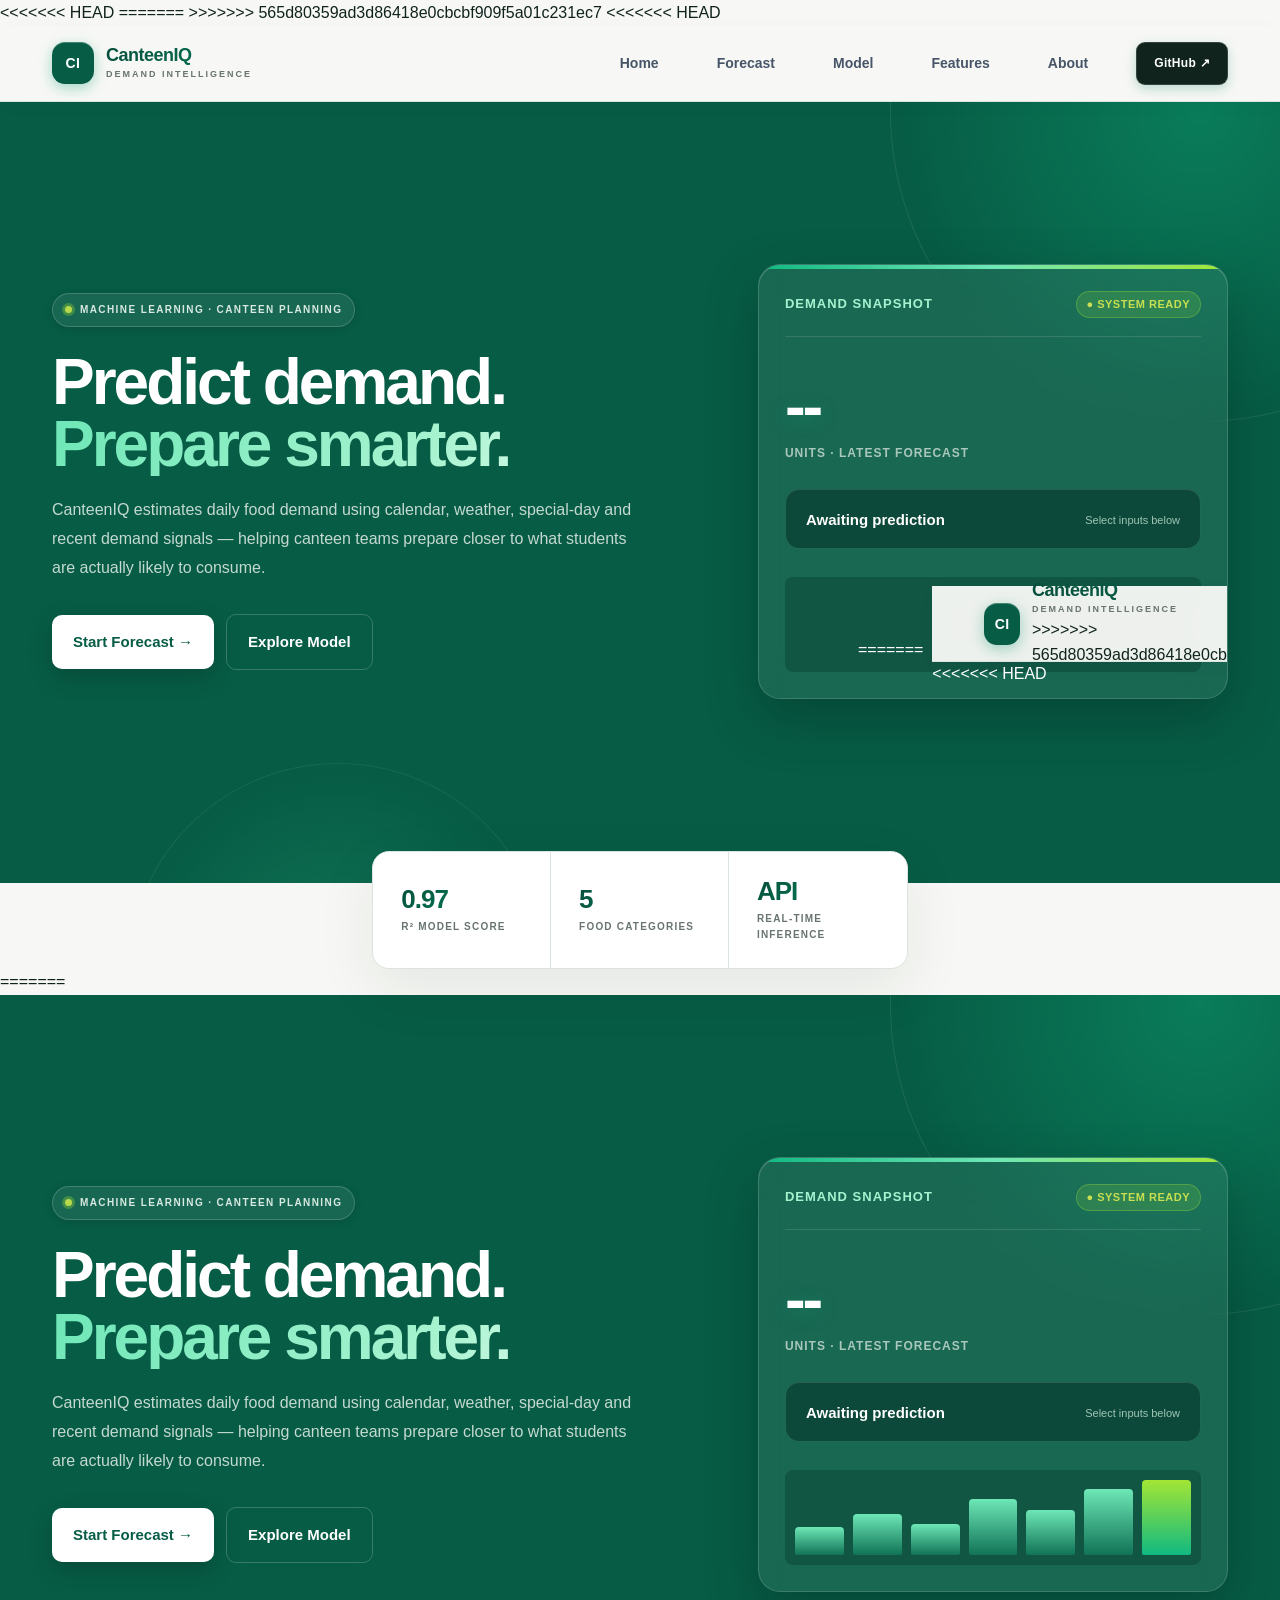
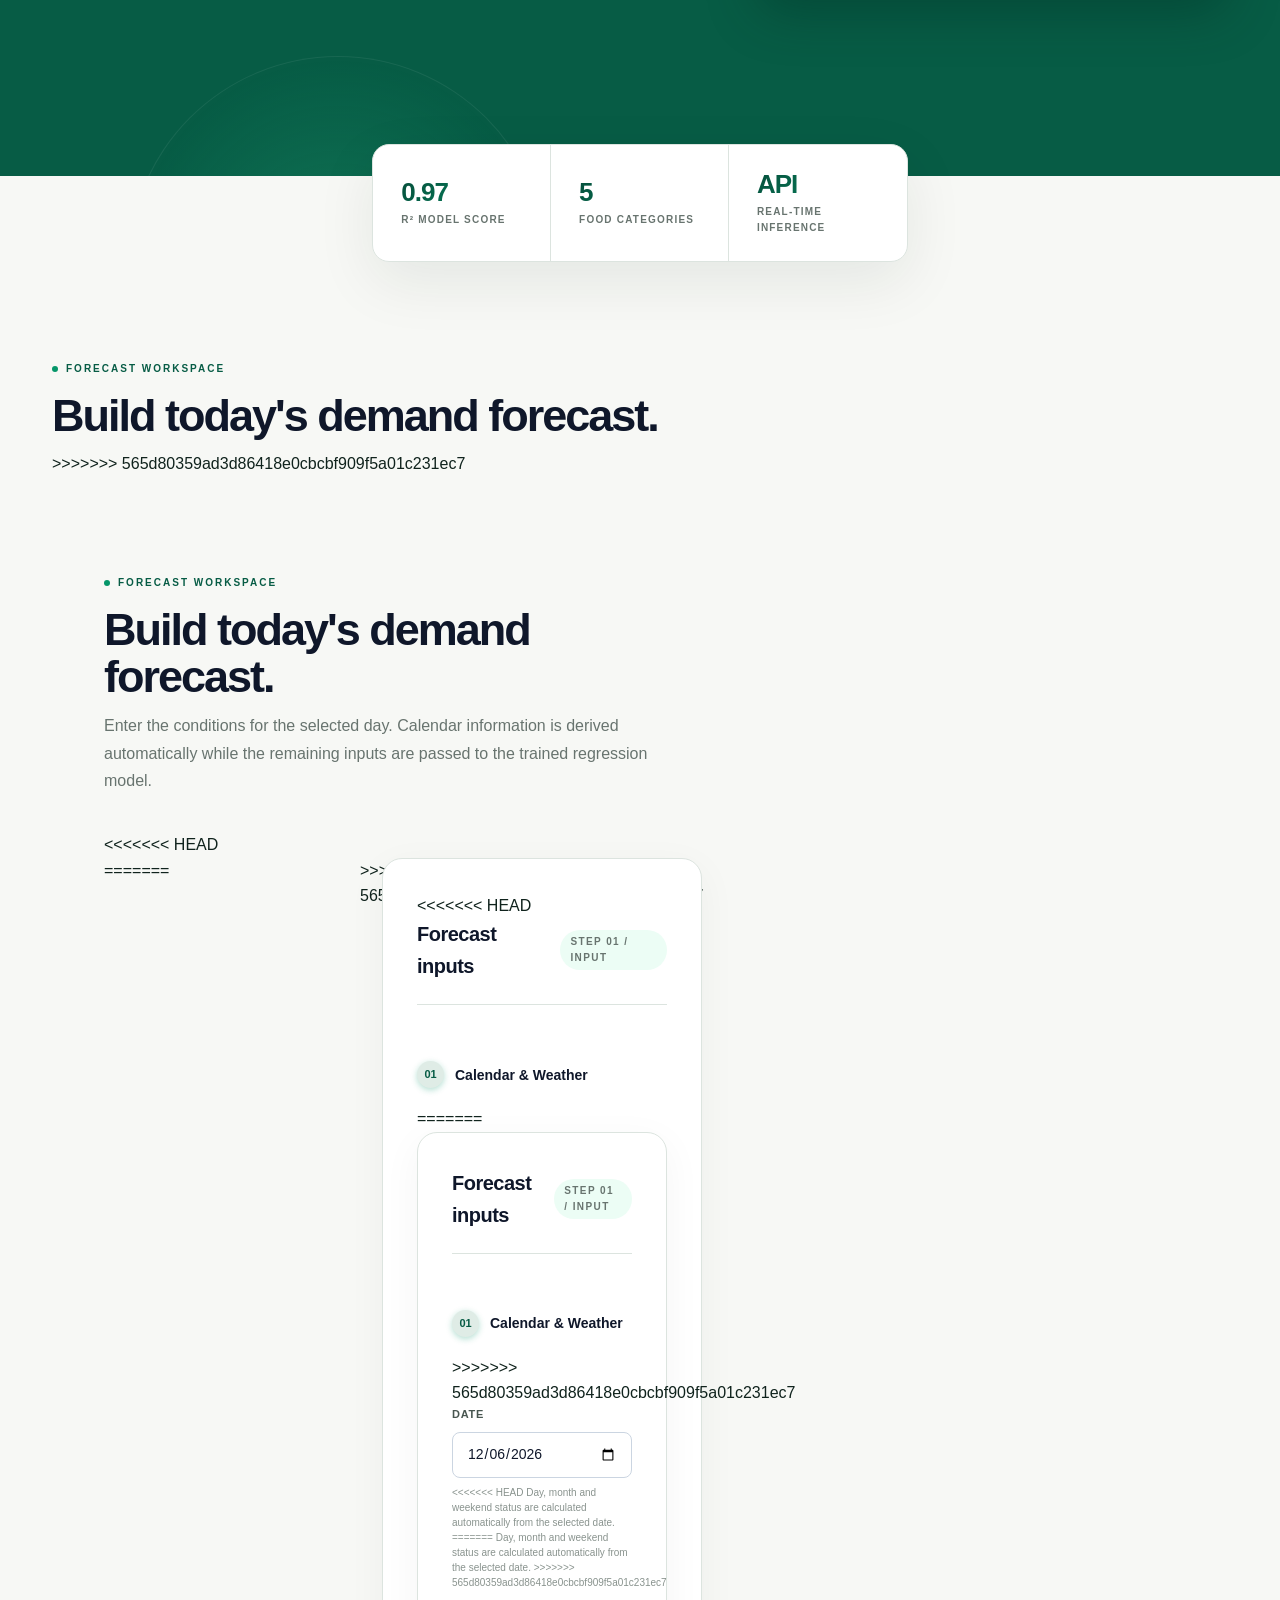
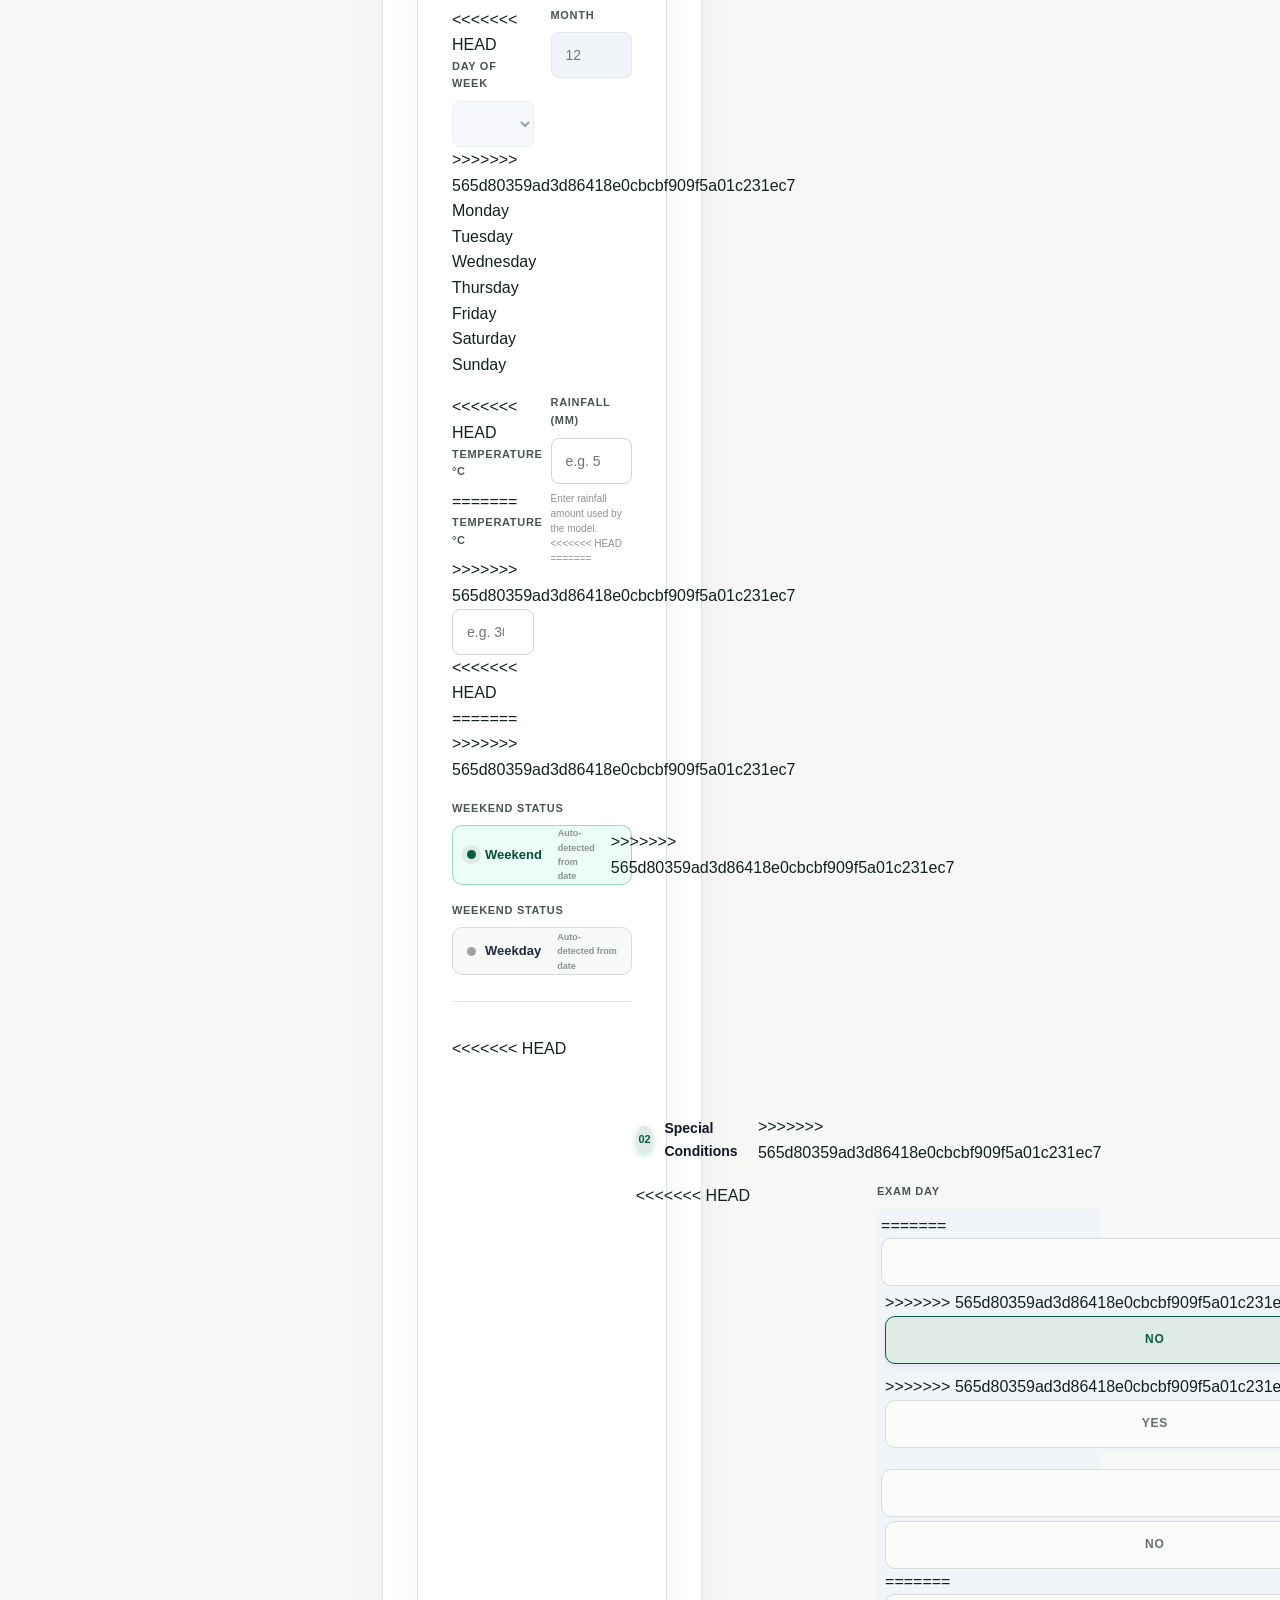
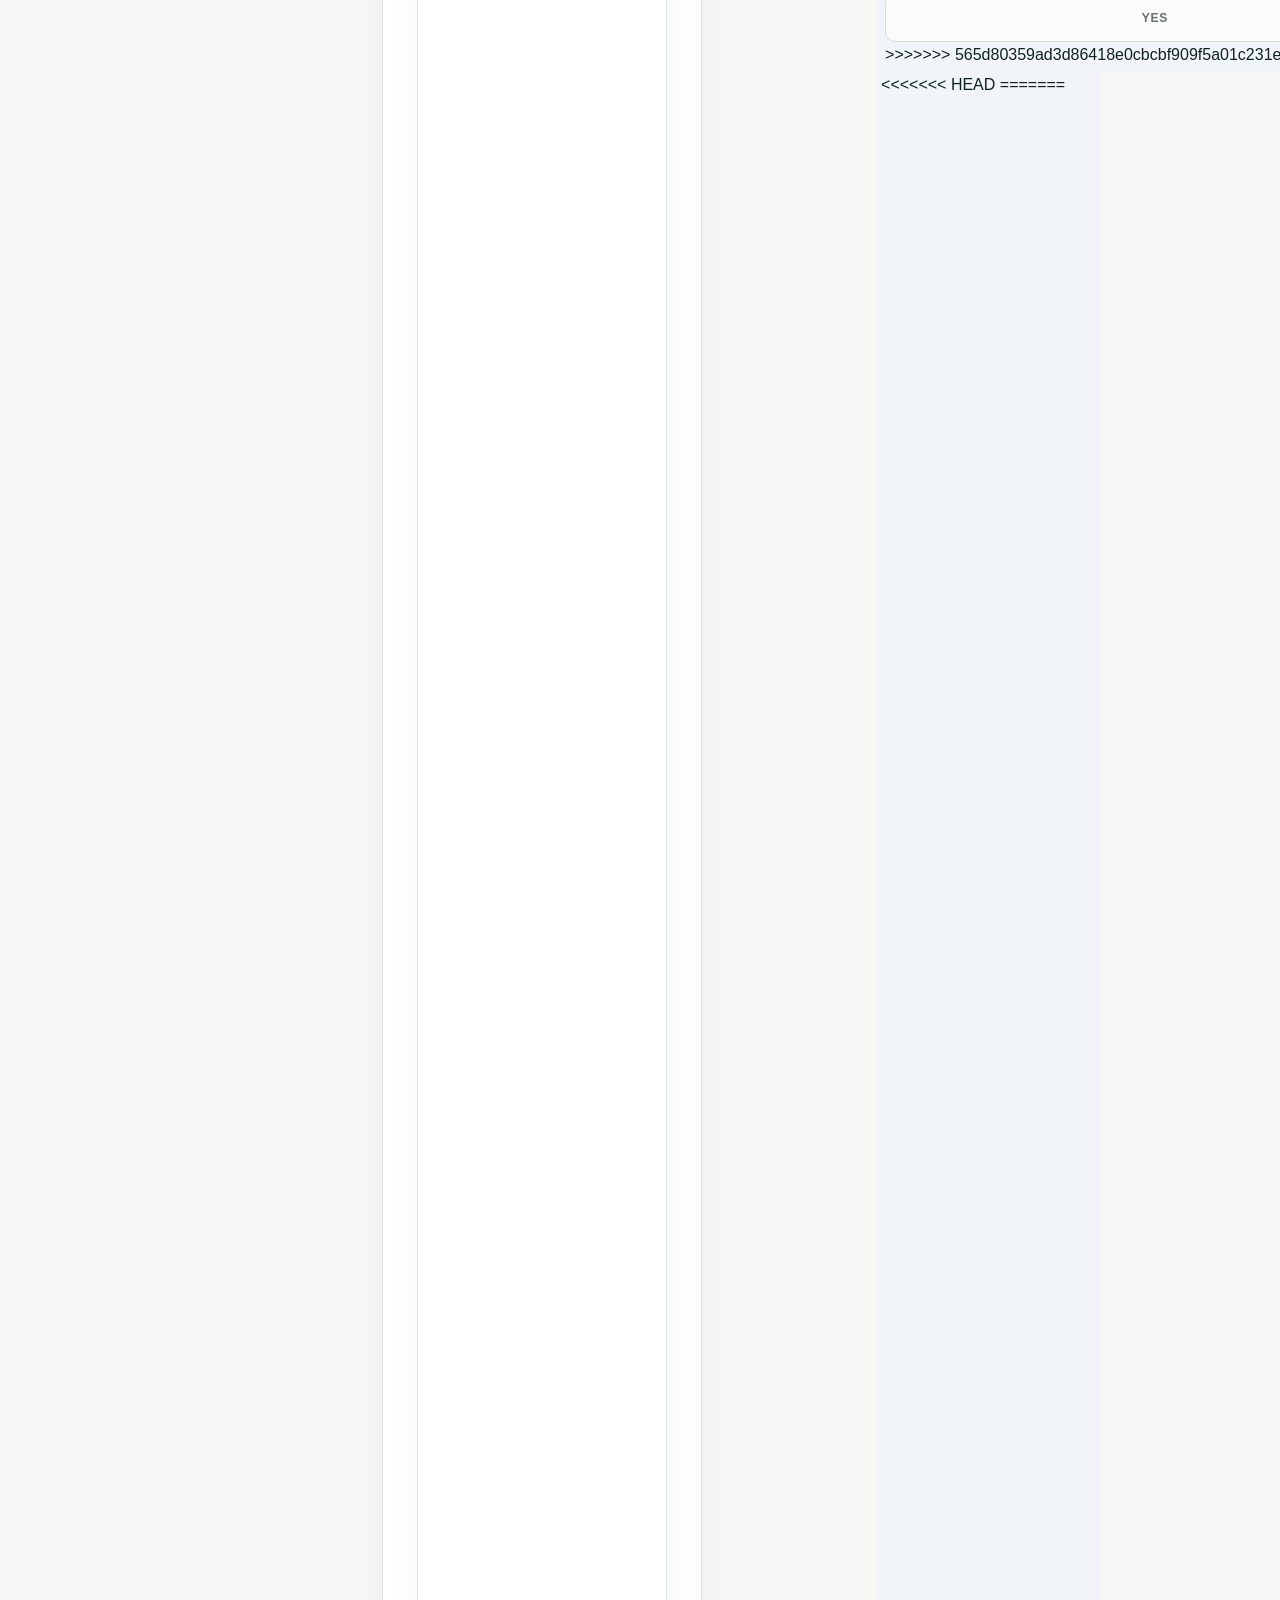
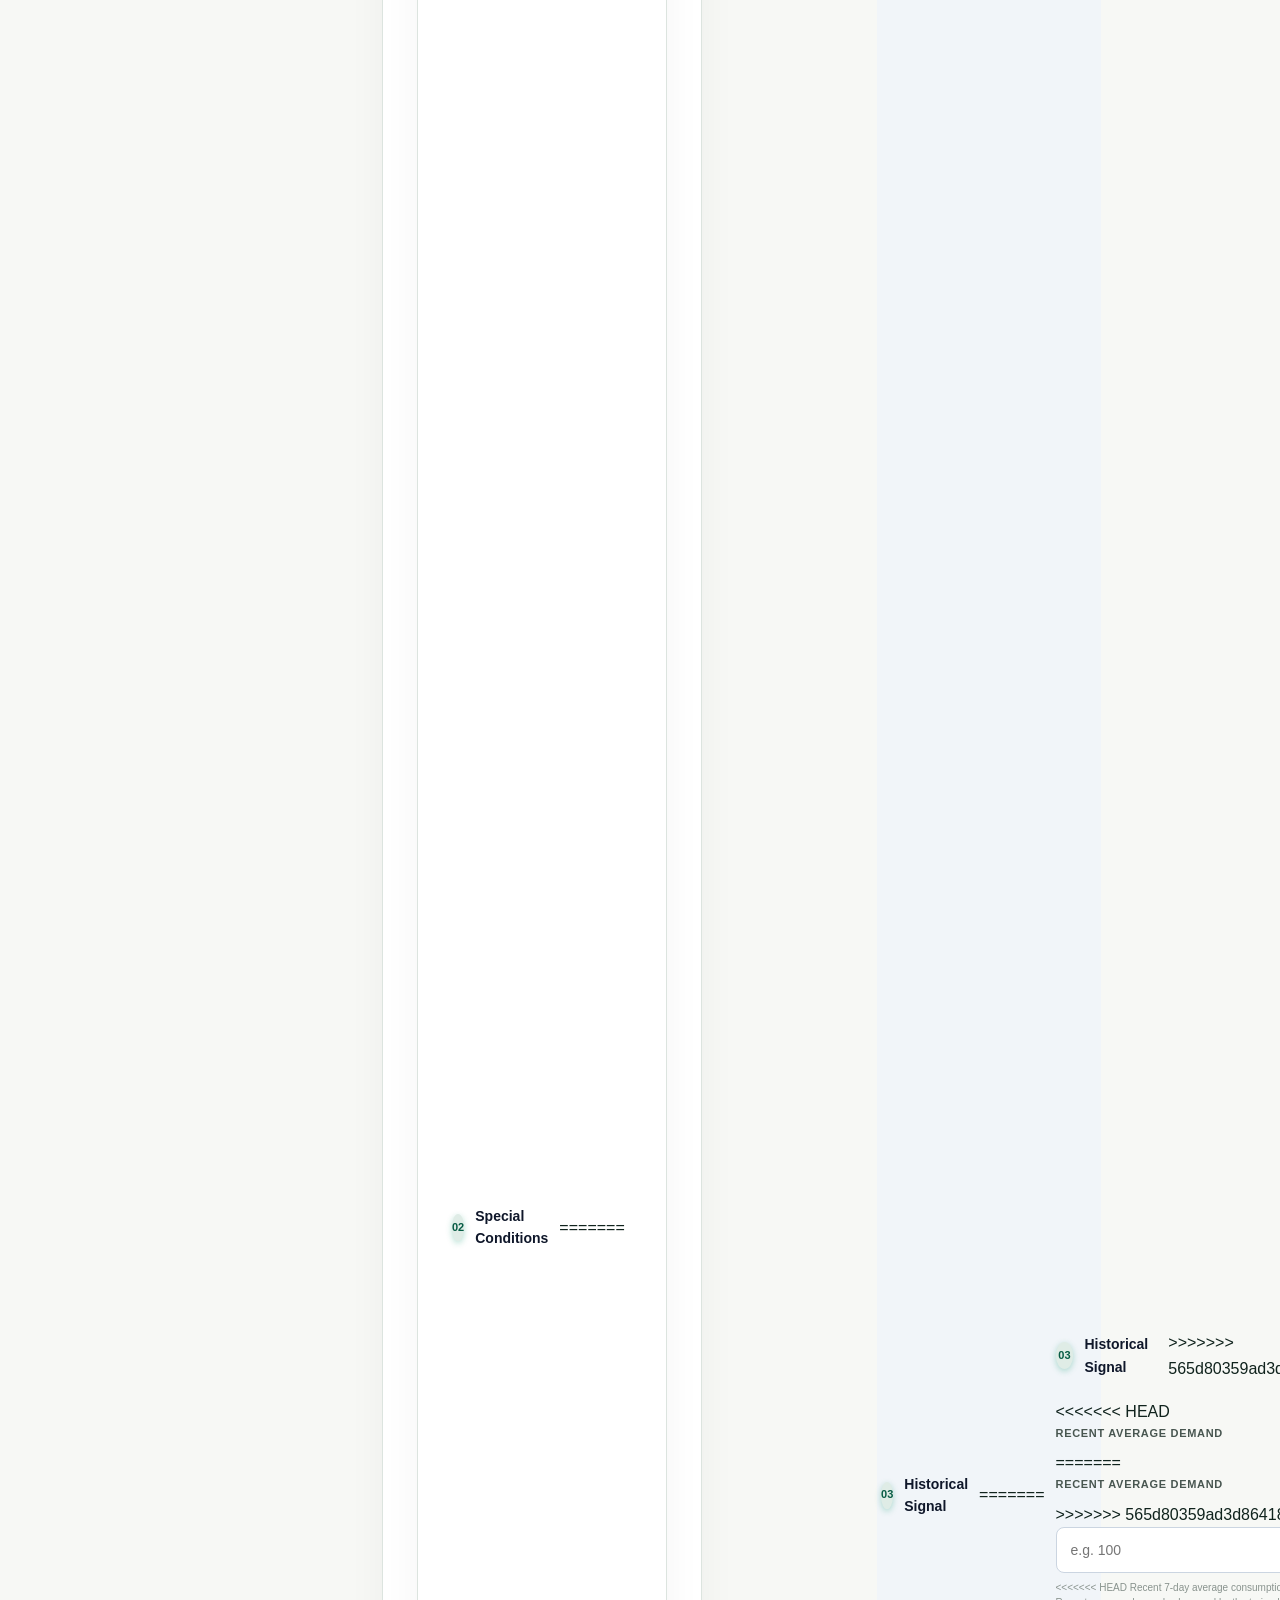
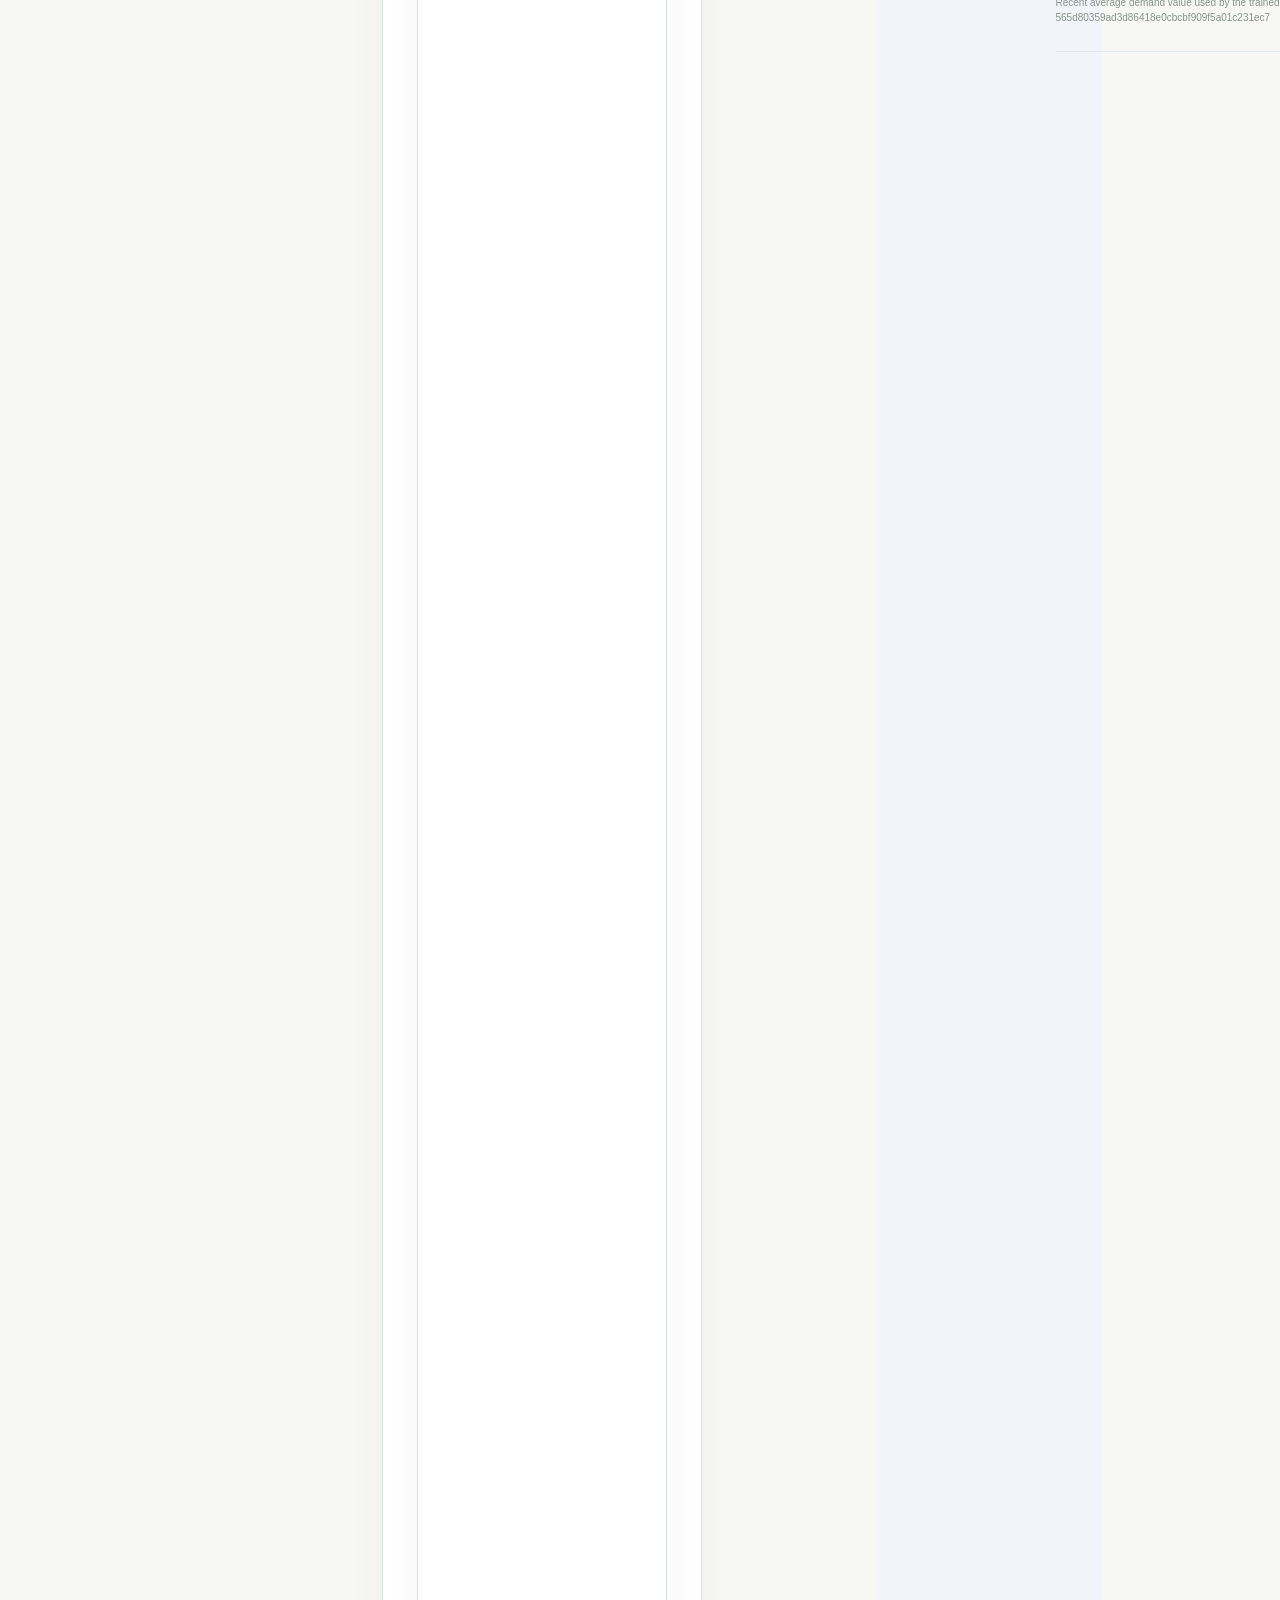
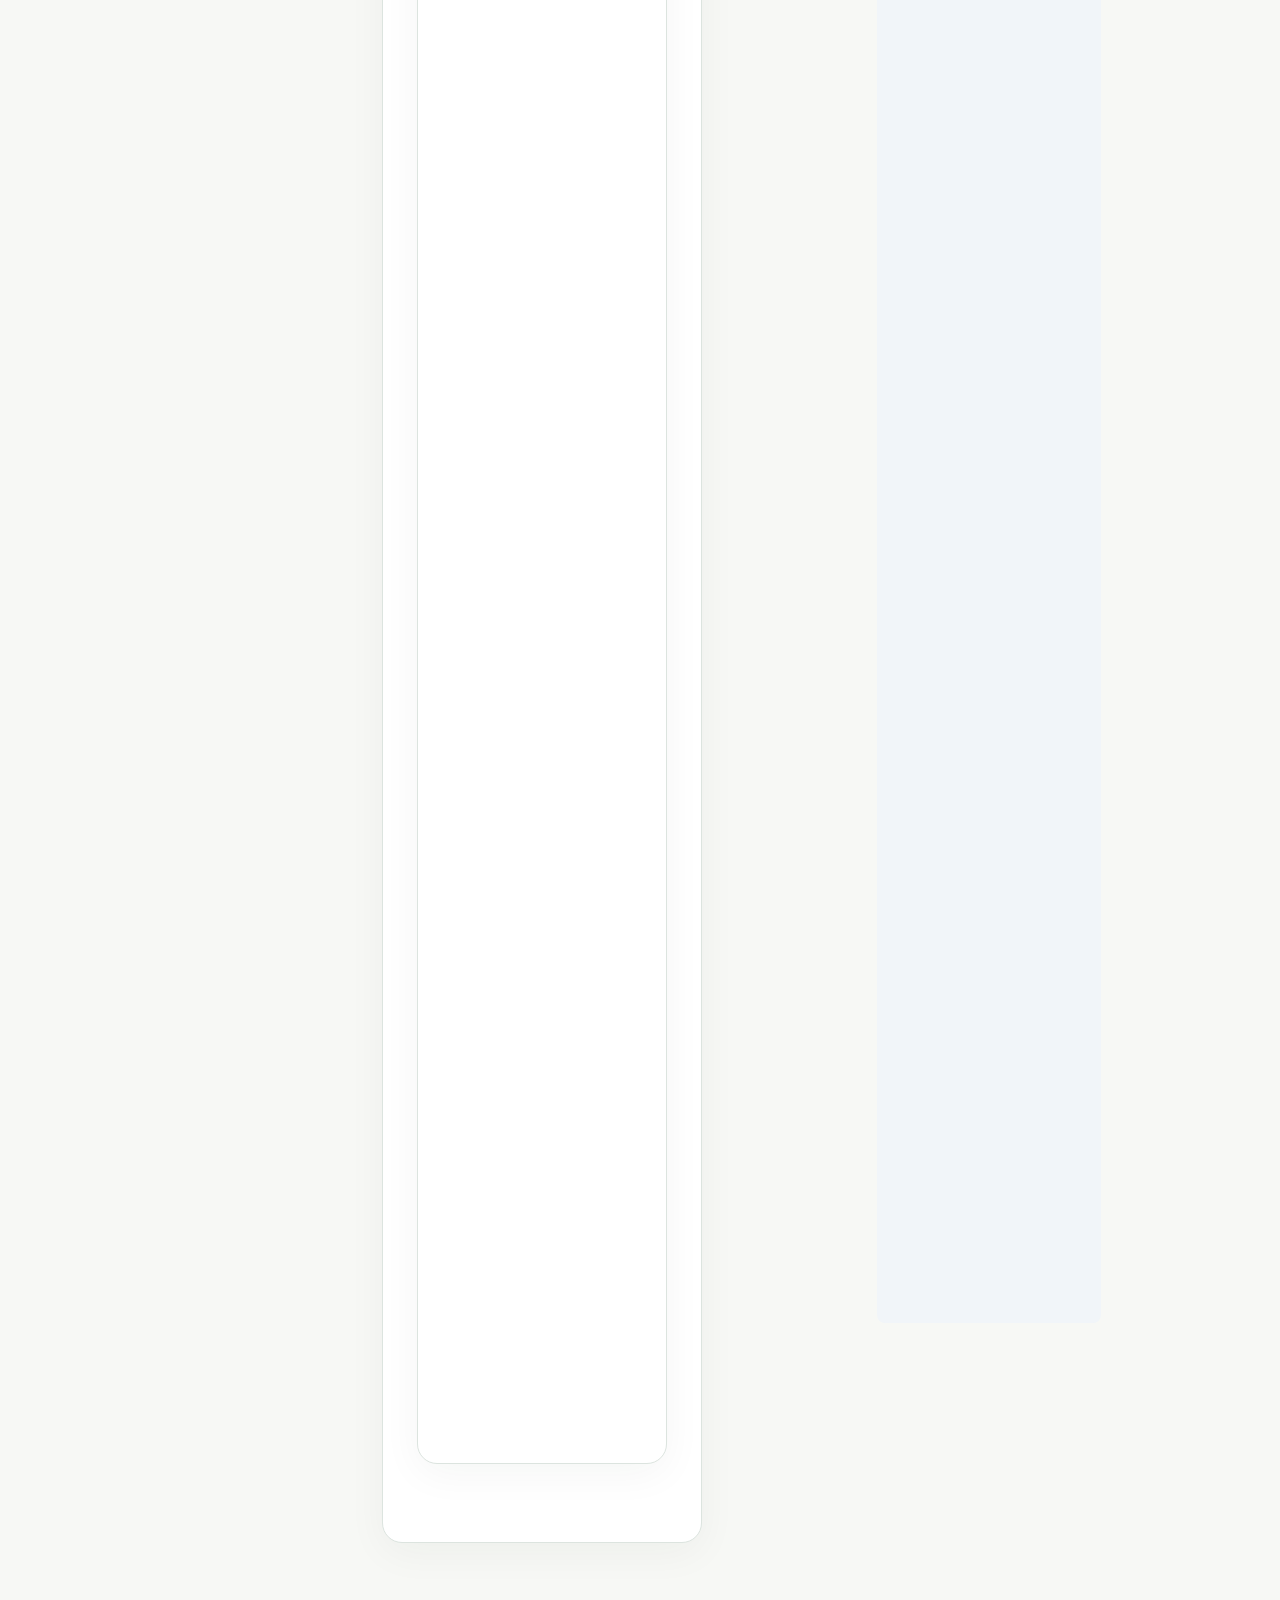
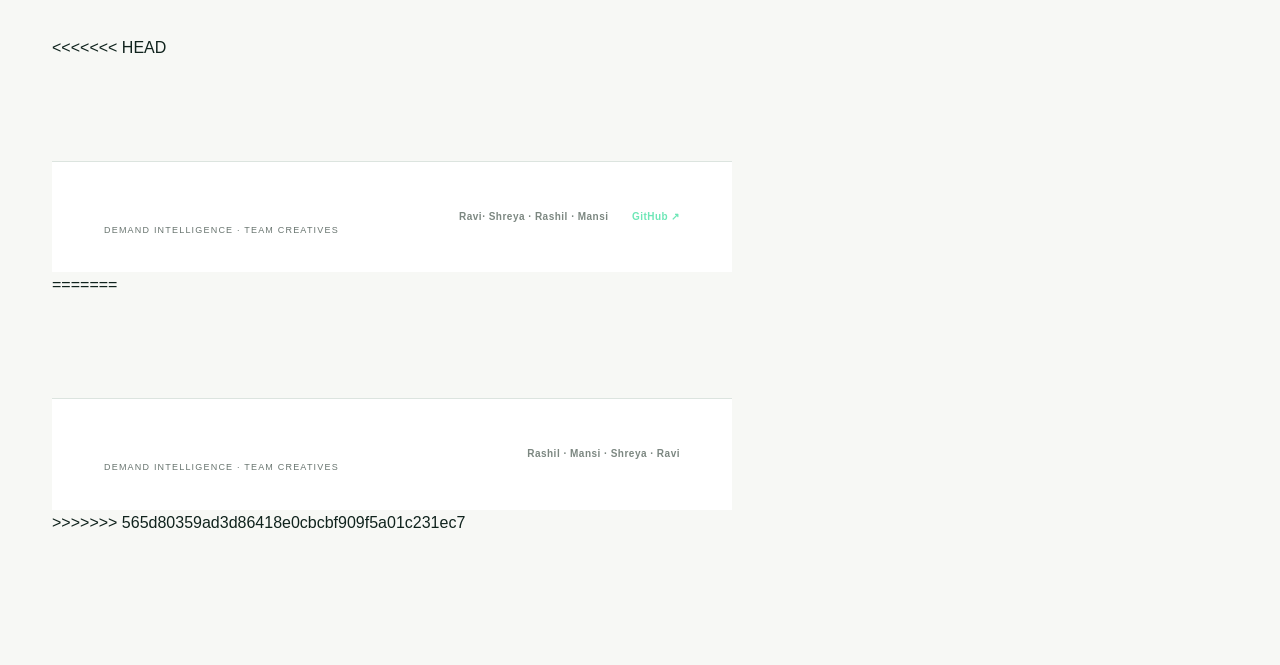
==== commit d493ad17: "Fix merge conflicts" ====
--- a/frontend/index.html
+++ b/frontend/index.html
@@ -7,6 +7,7 @@
     <meta name="description" content="CanteenIQ — ML-powered canteen food demand forecasting and intelligence platform.">
     <title>CanteenIQ — Demand Intelligence</title>
 
+<<<<<<< HEAD
     <!-- Google Fonts -->
     <link rel="preconnect" href="https://fonts.googleapis.com">
     <link rel="preconnect" href="https://fonts.gstatic.com" crossorigin>
@@ -14,10 +15,1438 @@
 
     <!-- Stylesheet -->
     <link rel="stylesheet" href="style.css">
+=======
+    <title>CanteenIQ | Demand Intelligence</title>
+
+    <style>
+        :root {
+            --ink: #10231d;
+            --muted: #68746f;
+            --soft: #eef3ef;
+            --line: #dce4df;
+            --paper: #f7f8f5;
+            --white: #ffffff;
+            --green: #075c45;
+            --green-dark: #043f30;
+            --green-light: #dfece6;
+            --lime: #b9d94c;
+            --danger: #a23b3b;
+            --shadow: 0 20px 60px rgba(16, 35, 29, 0.08);
+        }
+
+        * {
+            box-sizing: border-box;
+        }
+
+        html {
+            scroll-behavior: smooth;
+        }
+
+        body {
+            margin: 0;
+            font-family: Inter, ui-sans-serif, -apple-system, BlinkMacSystemFont,
+                "Segoe UI", Arial, sans-serif;
+            background: var(--paper);
+            color: var(--ink);
+        }
+
+        button,
+        input,
+        select {
+            font: inherit;
+        }
+
+        button {
+            cursor: pointer;
+        }
+
+        /* =========================
+           NAVBAR
+        ========================== */
+
+        .navbar {
+            position: sticky;
+            top: 0;
+            z-index: 1000;
+            height: 76px;
+            background: rgba(247, 248, 245, 0.96);
+            backdrop-filter: blur(16px);
+            border-bottom: 1px solid var(--line);
+        }
+
+        .nav-inner {
+            max-width: 1240px;
+            height: 100%;
+            margin: auto;
+            padding: 0 28px;
+            display: flex;
+            align-items: center;
+            justify-content: space-between;
+        }
+
+        .logo {
+            display: flex;
+            align-items: center;
+            gap: 12px;
+            text-decoration: none;
+            color: var(--ink);
+        }
+
+        .logo-mark {
+            width: 42px;
+            height: 42px;
+            border-radius: 13px;
+            background: var(--green);
+            color: white;
+            display: grid;
+            place-items: center;
+            font-size: 14px;
+            font-weight: 800;
+        }
+
+        .logo-text strong {
+            display: block;
+            font-size: 18px;
+        }
+
+        .logo-text span {
+            display: block;
+            margin-top: 2px;
+            color: var(--muted);
+            font-size: 9px;
+            letter-spacing: 2px;
+            text-transform: uppercase;
+        }
+
+        .nav-links {
+            display: flex;
+            align-items: center;
+            gap: 26px;
+        }
+
+        .nav-links a {
+            color: #53615b;
+            text-decoration: none;
+            font-size: 13px;
+            font-weight: 600;
+        }
+
+        .nav-links a:hover {
+            color: var(--green);
+        }
+
+        .github-btn {
+            padding: 11px 17px;
+            border-radius: 9px;
+            background: var(--ink);
+            color: white !important;
+            font-size: 12px !important;
+        }
+
+        /* =========================
+           HERO
+        ========================== */
+
+        .hero {
+            background: var(--green);
+            color: white;
+            overflow: hidden;
+            position: relative;
+        }
+
+        .hero::before {
+            content: "";
+            position: absolute;
+            width: 620px;
+            height: 620px;
+            border: 1px solid rgba(255,255,255,0.09);
+            border-radius: 50%;
+            right: -230px;
+            top: -300px;
+        }
+
+        .hero::after {
+            content: "";
+            position: absolute;
+            width: 420px;
+            height: 420px;
+            border: 1px solid rgba(255,255,255,0.07);
+            border-radius: 50%;
+            right: -70px;
+            bottom: -300px;
+        }
+
+        .hero-inner {
+            max-width: 1240px;
+            margin: auto;
+            padding: 82px 28px 74px;
+            display: grid;
+            grid-template-columns: 1.15fr 0.85fr;
+            gap: 70px;
+            align-items: center;
+            position: relative;
+            z-index: 2;
+        }
+
+        .eyebrow {
+            display: inline-flex;
+            align-items: center;
+            gap: 8px;
+            padding: 8px 12px;
+            border: 1px solid rgba(255,255,255,0.18);
+            background: rgba(255,255,255,0.07);
+            border-radius: 100px;
+            color: #d8e9e1;
+            font-size: 10px;
+            font-weight: 700;
+            letter-spacing: 1.4px;
+            text-transform: uppercase;
+        }
+
+        .live-dot {
+            width: 7px;
+            height: 7px;
+            border-radius: 50%;
+            background: var(--lime);
+        }
+
+        .hero h1 {
+            max-width: 690px;
+            margin: 24px 0 20px;
+            font-size: clamp(42px, 5vw, 72px);
+            line-height: 0.98;
+            letter-spacing: -3px;
+            font-weight: 760;
+        }
+
+        .hero h1 span {
+            color: #bfe1d2;
+        }
+
+        .hero-description {
+            max-width: 600px;
+            margin: 0;
+            color: #c4d9d0;
+            font-size: 16px;
+            line-height: 1.8;
+        }
+
+        .hero-actions {
+            display: flex;
+            gap: 12px;
+            margin-top: 32px;
+        }
+
+        .hero-primary {
+            border: 0;
+            padding: 15px 21px;
+            border-radius: 10px;
+            background: white;
+            color: var(--green);
+            font-weight: 800;
+        }
+
+        .hero-secondary {
+            padding: 15px 21px;
+            border-radius: 10px;
+            border: 1px solid rgba(255,255,255,0.2);
+            background: transparent;
+            color: white;
+            font-weight: 700;
+        }
+
+        /* =========================
+           HERO CARD
+        ========================== */
+
+        .hero-card {
+            border-radius: 22px;
+            padding: 26px;
+            background: rgba(255,255,255,0.075);
+            border: 1px solid rgba(255,255,255,0.15);
+        }
+
+        .hero-card-top {
+            display: flex;
+            justify-content: space-between;
+            color: #9fc5b5;
+            font-size: 10px;
+            letter-spacing: 1.4px;
+            text-transform: uppercase;
+        }
+
+        .hero-status {
+            color: #c8df51;
+        }
+
+        .hero-number {
+            margin-top: 38px;
+            font-size: 62px;
+            line-height: 1;
+            font-weight: 750;
+            letter-spacing: -3px;
+        }
+
+        .hero-unit {
+            color: #a9c7bb;
+            margin-top: 7px;
+            font-size: 12px;
+        }
+
+        .hero-food {
+            margin-top: 26px;
+            display: flex;
+            justify-content: space-between;
+            align-items: center;
+            padding-top: 18px;
+            border-top: 1px solid rgba(255,255,255,0.12);
+        }
+
+        .hero-food strong {
+            font-size: 15px;
+        }
+
+        .hero-food span {
+            color: #9fc5b5;
+            font-size: 11px;
+        }
+
+        .mini-chart {
+            height: 95px;
+            margin-top: 28px;
+            display: flex;
+            align-items: end;
+            gap: 9px;
+        }
+
+        .bar {
+            flex: 1;
+            border-radius: 6px 6px 2px 2px;
+            background: rgba(190,225,210,0.28);
+        }
+
+        .bar:nth-child(1) { height: 31%; }
+        .bar:nth-child(2) { height: 47%; }
+        .bar:nth-child(3) { height: 38%; }
+        .bar:nth-child(4) { height: 64%; }
+        .bar:nth-child(5) { height: 54%; }
+        .bar:nth-child(6) { height: 78%; }
+        .bar:nth-child(7) { height: 92%; }
+
+        /* =========================
+           STATS
+        ========================== */
+
+        .stats {
+            max-width: 1240px;
+            margin: auto;
+            padding: 0 28px;
+            position: relative;
+            z-index: 5;
+        }
+
+        .stats-grid {
+            margin-top: -32px;
+            display: grid;
+            grid-template-columns: repeat(3, 1fr);
+            background: white;
+            border: 1px solid var(--line);
+            border-radius: 17px;
+            box-shadow: var(--shadow);
+            overflow: hidden;
+        }
+
+        .stat {
+            padding: 25px 28px;
+            border-right: 1px solid var(--line);
+        }
+
+        .stat:last-child {
+            border-right: 0;
+        }
+
+        .stat-value {
+            font-size: 26px;
+            font-weight: 800;
+        }
+
+        .stat-label {
+            margin-top: 5px;
+            color: var(--muted);
+            font-size: 10px;
+            letter-spacing: 1.2px;
+            text-transform: uppercase;
+        }
+
+        /* =========================
+           MAIN
+        ========================== */
+
+        .main {
+            max-width: 1240px;
+            margin: auto;
+            padding: 92px 28px;
+        }
+
+        .section-intro {
+            max-width: 680px;
+            margin-bottom: 38px;
+        }
+
+        .section-tag {
+            color: var(--green);
+            font-size: 10px;
+            font-weight: 800;
+            letter-spacing: 2px;
+            text-transform: uppercase;
+        }
+
+        .section-intro h2 {
+            margin: 12px 0;
+            font-size: clamp(30px, 4vw, 45px);
+            letter-spacing: -2px;
+            line-height: 1.05;
+        }
+
+        .section-intro p {
+            margin: 0;
+            color: var(--muted);
+            line-height: 1.7;
+        }
+
+        /* =========================
+           WORKSPACE
+        ========================== */
+
+        .workspace {
+            display: grid;
+            grid-template-columns: minmax(0, 1.25fr) minmax(320px, 0.75fr);
+            gap: 22px;
+            align-items: start;
+        }
+
+        .panel {
+            background: white;
+            border: 1px solid var(--line);
+            border-radius: 20px;
+            box-shadow: 0 10px 40px rgba(16,35,29,0.045);
+        }
+
+        .form-panel {
+            padding: 34px;
+        }
+
+        .panel-heading {
+            display: flex;
+            justify-content: space-between;
+            align-items: center;
+            padding-bottom: 22px;
+            border-bottom: 1px solid var(--line);
+            margin-bottom: 30px;
+        }
+
+        .panel-heading h3 {
+            margin: 0;
+            font-size: 20px;
+        }
+
+        .step {
+            color: var(--muted);
+            font-size: 10px;
+            font-weight: 700;
+            letter-spacing: 1.4px;
+        }
+
+        .form-section {
+            margin-bottom: 34px;
+        }
+
+        .form-section-title {
+            display: flex;
+            align-items: center;
+            gap: 11px;
+            margin-bottom: 18px;
+        }
+
+        .form-section-number {
+            width: 27px;
+            height: 27px;
+            border-radius: 50%;
+            background: var(--green-light);
+            color: var(--green);
+            display: grid;
+            place-items: center;
+            font-size: 11px;
+            font-weight: 800;
+        }
+
+        .form-section-title strong {
+            font-size: 14px;
+        }
+
+        .field-grid {
+            display: grid;
+            grid-template-columns: repeat(2, 1fr);
+            gap: 17px;
+        }
+
+        .field {
+            min-width: 0;
+        }
+
+        .field.full {
+            grid-column: 1 / -1;
+        }
+
+        .field label {
+            display: block;
+            margin-bottom: 8px;
+            color: #485650;
+            font-size: 11px;
+            font-weight: 800;
+            letter-spacing: 0.7px;
+            text-transform: uppercase;
+        }
+
+        input,
+        select {
+            width: 100%;
+            height: 48px;
+            border: 1px solid #d5ddd8;
+            border-radius: 10px;
+            background: #fbfcfa;
+            color: var(--ink);
+            padding: 0 14px;
+            outline: none;
+            transition: 0.18s ease;
+        }
+
+        input:focus,
+        select:focus {
+            border-color: var(--green);
+            background: white;
+            box-shadow: 0 0 0 4px rgba(7,92,69,0.08);
+        }
+
+        input:disabled,
+        select:disabled {
+            background: #f0f3f0;
+            color: #6c7772;
+        }
+
+        .field-note {
+            margin-top: 7px;
+            color: #89938e;
+            font-size: 10px;
+            line-height: 1.5;
+        }
+
+        /* =========================
+           WEEKEND
+        ========================== */
+
+        .weekend-status {
+            min-height: 48px;
+            border: 1px solid #d5ddd8;
+            border-radius: 10px;
+            padding: 0 14px;
+            display: flex;
+            align-items: center;
+            justify-content: space-between;
+            background: #f7faf7;
+        }
+
+        .weekend-main {
+            display: flex;
+            align-items: center;
+            gap: 9px;
+            font-size: 13px;
+            font-weight: 700;
+        }
+
+        .weekend-indicator {
+            width: 9px;
+            height: 9px;
+            border-radius: 50%;
+            background: #9aa59f;
+        }
+
+        .weekend-status.is-weekend .weekend-indicator {
+            background: var(--green);
+            box-shadow: 0 0 0 5px var(--green-light);
+        }
+
+        .weekend-status small {
+            color: #89938e;
+            font-size: 9px;
+        }
+
+        /* =========================
+           TOGGLES
+        ========================== */
+
+        .toggle-grid {
+            display: grid;
+            grid-template-columns: 1fr 1fr;
+            gap: 10px;
+        }
+
+        .toggle-option {
+            position: relative;
+        }
+
+        .toggle-option input {
+            position: absolute;
+            opacity: 0;
+            pointer-events: none;
+        }
+
+        .toggle-option label {
+            height: 48px;
+            margin: 0;
+            border: 1px solid #d5ddd8;
+            border-radius: 10px;
+            display: grid;
+            place-items: center;
+            cursor: pointer;
+            background: #fbfcfa;
+            color: #66716c;
+            font-size: 12px;
+            font-weight: 700;
+        }
+
+        .toggle-option input:checked + label {
+            border-color: var(--green);
+            background: var(--green-light);
+            color: var(--green);
+        }
+
+        /* =========================
+           FOOD
+        ========================== */
+
+        .food-grid {
+            display: grid;
+            grid-template-columns: repeat(5, 1fr);
+            gap: 10px;
+        }
+
+        .food-option {
+            position: relative;
+        }
+
+        .food-option input {
+            position: absolute;
+            opacity: 0;
+            pointer-events: none;
+        }
+
+        .food-option label {
+            min-height: 88px;
+            margin: 0;
+            padding: 12px 7px;
+            border: 1px solid #d5ddd8;
+            border-radius: 12px;
+            display: flex;
+            flex-direction: column;
+            align-items: center;
+            justify-content: center;
+            gap: 7px;
+            cursor: pointer;
+            background: white;
+            color: #293631;
+            font-size: 11px;
+            font-weight: 700;
+            text-align: center;
+            transition: 0.18s ease;
+        }
+
+        .food-option label:hover {
+            border-color: var(--green);
+            transform: translateY(-2px);
+        }
+
+        .food-option input:checked + label {
+            border-color: var(--green);
+            background: var(--green-light);
+            color: var(--green);
+            box-shadow: inset 0 0 0 1px var(--green);
+        }
+
+        .food-icon {
+            font-size: 25px;
+        }
+
+        /* =========================
+           ACTIONS
+        ========================== */
+
+        .actions {
+            display: flex;
+            gap: 10px;
+            margin-top: 8px;
+            padding-top: 25px;
+            border-top: 1px solid var(--line);
+        }
+
+        .predict-btn {
+            flex: 1;
+            min-height: 51px;
+            border: 0;
+            border-radius: 10px;
+            background: var(--green);
+            color: white;
+            font-weight: 800;
+        }
+
+        .predict-btn:hover {
+            background: var(--green-dark);
+        }
+
+        .predict-btn:disabled {
+            opacity: 0.65;
+            cursor: wait;
+        }
+
+        .reset-btn {
+            min-width: 100px;
+            border: 1px solid #d5ddd8;
+            border-radius: 10px;
+            background: white;
+            color: #52605a;
+            font-weight: 700;
+        }
+
+        /* =========================
+           RESULT
+        ========================== */
+
+        .result-panel {
+            padding: 27px;
+            position: sticky;
+            top: 96px;
+        }
+
+        .result-top {
+            display: flex;
+            align-items: center;
+            justify-content: space-between;
+            margin-bottom: 24px;
+        }
+
+        .result-top h3 {
+            margin: 0;
+            font-size: 17px;
+        }
+
+        .result-status {
+            padding: 7px 10px;
+            border-radius: 100px;
+            background: #edf0ed;
+            color: #6b756f;
+            font-size: 9px;
+            font-weight: 800;
+            letter-spacing: 1px;
+        }
+
+        .result-status.success {
+            background: var(--green-light);
+            color: var(--green);
+        }
+
+        .result-empty {
+            min-height: 270px;
+            border: 1px dashed #ccd6d0;
+            border-radius: 14px;
+            display: grid;
+            place-items: center;
+            text-align: center;
+            padding: 30px;
+            color: #89938e;
+            font-size: 12px;
+            line-height: 1.7;
+        }
+
+        .empty-icon {
+            font-size: 30px;
+            margin-bottom: 10px;
+        }
+
+        .current-result {
+            display: none;
+        }
+
+        .forecast-box {
+            border-radius: 15px;
+            padding: 27px 20px;
+            background: var(--green);
+            color: white;
+            text-align: center;
+        }
+
+        .forecast-label {
+            color: #b6d0c5;
+            font-size: 9px;
+            font-weight: 700;
+            letter-spacing: 1.6px;
+            text-transform: uppercase;
+        }
+
+        .forecast-number {
+            margin-top: 13px;
+            font-size: 55px;
+            line-height: 1;
+            font-weight: 800;
+        }
+
+        .forecast-unit {
+            margin-top: 8px;
+            color: #b6d0c5;
+            font-size: 11px;
+        }
+
+        .forecast-food {
+            margin-top: 19px;
+            color: white;
+            font-size: 14px;
+            font-weight: 700;
+        }
+
+        .summary {
+            margin-top: 22px;
+        }
+
+        .summary-row {
+            display: flex;
+            justify-content: space-between;
+            gap: 15px;
+            padding: 11px 0;
+            border-bottom: 1px solid #edf0ee;
+            font-size: 11px;
+        }
+
+        .summary-row span:first-child {
+            color: #89938e;
+        }
+
+        .summary-row span:last-child {
+            color: #26342e;
+            font-weight: 700;
+            text-align: right;
+        }
+
+        /* =========================
+           HISTORY
+        ========================== */
+
+        .history {
+            margin-top: 27px;
+            padding-top: 23px;
+            border-top: 1px solid var(--line);
+        }
+
+        .history-head {
+            display: flex;
+            justify-content: space-between;
+            align-items: center;
+            margin-bottom: 13px;
+        }
+
+        .history-head strong {
+            font-size: 13px;
+        }
+
+        .clear-history {
+            border: 0;
+            background: none;
+            color: #8b9690;
+            font-size: 10px;
+            font-weight: 700;
+        }
+
+        .history-list {
+            display: flex;
+            flex-direction: column;
+            gap: 8px;
+        }
+
+        .history-item {
+            padding: 11px;
+            border: 1px solid #e1e7e3;
+            border-radius: 9px;
+            background: #fbfcfa;
+        }
+
+        .history-top {
+            display: flex;
+            justify-content: space-between;
+            align-items: center;
+        }
+
+        .history-food {
+            font-size: 11px;
+            font-weight: 800;
+        }
+
+        .history-demand {
+            color: var(--green);
+            font-size: 13px;
+            font-weight: 800;
+        }
+
+        .history-bottom {
+            display: flex;
+            justify-content: space-between;
+            gap: 10px;
+            margin-top: 5px;
+            color: #909a95;
+            font-size: 9px;
+        }
+
+        .history-empty {
+            color: #929c97;
+            font-size: 10px;
+            text-align: center;
+            padding: 10px 0;
+        }
+
+        /* =========================
+           ERROR
+        ========================== */
+
+        .error-box {
+            display: none;
+            margin-top: 15px;
+            padding: 12px;
+            border-radius: 9px;
+            background: #fff3f3;
+            border: 1px solid #f0cccc;
+            color: var(--danger);
+            font-size: 10px;
+            line-height: 1.5;
+        }
+
+        /* =========================
+           MODEL
+        ========================== */
+
+        .model-section {
+            margin-top: 100px;
+            padding: 65px;
+            border-radius: 24px;
+            background: var(--green);
+            color: white;
+            display: grid;
+            grid-template-columns: 1fr 1fr;
+            gap: 70px;
+            overflow: hidden;
+            position: relative;
+        }
+
+        .model-copy {
+            position: relative;
+            z-index: 2;
+        }
+
+        .model-copy .section-tag {
+            color: #bcd9cc;
+        }
+
+        .model-copy h2 {
+            margin: 12px 0 18px;
+            font-size: 43px;
+            line-height: 1;
+            letter-spacing: -2px;
+        }
+
+        .model-copy p {
+            max-width: 510px;
+            color: #bdd5ca;
+            line-height: 1.8;
+            font-size: 14px;
+        }
+
+        .tech-stack {
+            display: flex;
+            flex-wrap: wrap;
+            gap: 7px;
+            margin-top: 25px;
+        }
+
+        .tech {
+            padding: 7px 10px;
+            border: 1px solid rgba(255,255,255,0.15);
+            border-radius: 100px;
+            color: #d2e3dc;
+            font-size: 9px;
+            font-weight: 700;
+        }
+
+        .performance-card {
+            position: relative;
+            z-index: 2;
+            padding: 29px;
+            border-radius: 17px;
+            background: rgba(255,255,255,0.08);
+            border: 1px solid rgba(255,255,255,0.13);
+        }
+
+        .performance-head {
+            display: flex;
+            justify-content: space-between;
+            align-items: center;
+            margin-bottom: 28px;
+        }
+
+        .performance-head span {
+            color: #a9c7bb;
+            font-size: 9px;
+            letter-spacing: 1.5px;
+            text-transform: uppercase;
+        }
+
+        .model-badge {
+            padding: 6px 8px;
+            border-radius: 100px;
+            background: rgba(190,225,210,0.12);
+            color: #d0e8de !important;
+        }
+
+        .metric {
+            margin-bottom: 22px;
+        }
+
+        .metric-top {
+            display: flex;
+            justify-content: space-between;
+            align-items: center;
+            margin-bottom: 8px;
+        }
+
+        .metric-top span:first-child {
+            color: #c0d7ce;
+            font-size: 11px;
+        }
+
+        .metric-top strong {
+            font-size: 14px;
+        }
+
+        .metric-bar {
+            height: 5px;
+            background: rgba(255,255,255,0.1);
+            border-radius: 100px;
+            overflow: hidden;
+        }
+
+        .metric-fill {
+            height: 100%;
+            width: 97%;
+            background: #c3dc54;
+            border-radius: inherit;
+        }
+
+        .performance-note {
+            margin: 25px 0 0;
+            padding-top: 20px;
+            border-top: 1px solid rgba(255,255,255,0.12);
+            color: #a9c7bb;
+            font-size: 10px;
+            line-height: 1.6;
+        }
+
+        /* =========================
+           FEATURES
+        ========================== */
+
+        .features {
+            padding-top: 100px;
+        }
+
+        .feature-grid {
+            display: grid;
+            grid-template-columns: repeat(3, 1fr);
+            gap: 15px;
+        }
+
+        .feature {
+            padding: 27px;
+            border: 1px solid var(--line);
+            border-radius: 17px;
+            background: white;
+        }
+
+        .feature-icon {
+            width: 40px;
+            height: 40px;
+            border-radius: 11px;
+            background: var(--green-light);
+            display: grid;
+            place-items: center;
+            margin-bottom: 20px;
+            font-size: 19px;
+        }
+
+        .feature h3 {
+            margin: 0 0 9px;
+            font-size: 15px;
+        }
+
+        .feature p {
+            margin: 0;
+            color: var(--muted);
+            font-size: 11px;
+            line-height: 1.7;
+        }
+
+        /* =========================
+           ABOUT
+        ========================== */
+
+        .about-section {
+            padding-top: 105px;
+        }
+
+        .about-box {
+            padding: 55px;
+            border: 1px solid var(--line);
+            border-radius: 24px;
+            background: white;
+        }
+
+        .about-text {
+            max-width: 850px;
+        }
+
+        .about-text h2 {
+            margin: 12px 0 18px;
+            font-size: clamp(34px, 4vw, 52px);
+            line-height: 1;
+            letter-spacing: -2.5px;
+        }
+
+        .about-text p {
+            margin: 0;
+            color: var(--muted);
+            font-size: 15px;
+            line-height: 1.8;
+        }
+
+        .team-title {
+            margin-top: 45px;
+            margin-bottom: 18px;
+            font-size: 12px;
+            font-weight: 800;
+            letter-spacing: 1.5px;
+            color: var(--green);
+            text-transform: uppercase;
+        }
+
+        .team-grid {
+            display: grid;
+            grid-template-columns: repeat(4, 1fr);
+            gap: 12px;
+        }
+
+        .team-card {
+            padding: 22px;
+            border: 1px solid var(--line);
+            border-radius: 14px;
+            background: #fbfcfa;
+        }
+
+        .team-avatar {
+            width: 44px;
+            height: 44px;
+            border-radius: 12px;
+            display: grid;
+            place-items: center;
+            background: var(--green-light);
+            color: var(--green);
+            font-weight: 800;
+            margin-bottom: 15px;
+        }
+
+        .team-card h3 {
+            margin: 0;
+            font-size: 15px;
+        }
+
+        .team-card p {
+            margin: 5px 0 14px;
+            color: var(--muted);
+            font-size: 10px;
+        }
+
+        .team-card a {
+            display: inline-block;
+            color: var(--green);
+            text-decoration: none;
+            font-size: 10px;
+            font-weight: 800;
+        }
+
+        .team-card a:hover {
+            text-decoration: underline;
+        }
+
+        .team-card.disabled {
+            opacity: 0.72;
+        }
+
+        .team-card.disabled a {
+            color: #89938e;
+            pointer-events: none;
+        }
+
+        .repo-box {
+            margin-top: 25px;
+            padding: 22px;
+            border-radius: 14px;
+            background: var(--green);
+            color: white;
+            display: flex;
+            align-items: center;
+            justify-content: space-between;
+            gap: 20px;
+        }
+
+        .repo-box strong {
+            display: block;
+            font-size: 14px;
+        }
+
+        .repo-box span {
+            display: block;
+            margin-top: 5px;
+            color: #bdd5ca;
+            font-size: 10px;
+        }
+
+        .repo-box a {
+            flex-shrink: 0;
+            padding: 11px 16px;
+            border-radius: 9px;
+            background: white;
+            color: var(--green);
+            text-decoration: none;
+            font-size: 11px;
+            font-weight: 800;
+        }
+
+        /* =========================
+           FOOTER
+        ========================== */
+
+        footer {
+            margin-top: 100px;
+            border-top: 1px solid var(--line);
+            background: white;
+        }
+
+        .footer-inner {
+            max-width: 1240px;
+            margin: auto;
+            padding: 35px 28px;
+            display: flex;
+            align-items: center;
+            justify-content: space-between;
+        }
+
+        .footer-brand {
+            font-size: 14px;
+            font-weight: 800;
+        }
+
+        .footer-brand span {
+            display: block;
+            margin-top: 4px;
+            color: var(--muted);
+            font-size: 9px;
+            font-weight: 500;
+        }
+
+        .footer-right {
+            color: #7c8781;
+            font-size: 10px;
+        }
+
+        /* =========================
+           RESPONSIVE
+        ========================== */
+
+        @media (max-width: 950px) {
+
+            .hero-inner {
+                grid-template-columns: 1fr;
+                gap: 45px;
+            }
+
+            .hero-card {
+                max-width: 600px;
+            }
+
+            .workspace {
+                grid-template-columns: 1fr;
+            }
+
+            .result-panel {
+                position: static;
+            }
+
+            .model-section {
+                grid-template-columns: 1fr;
+                gap: 40px;
+                padding: 45px;
+            }
+
+            .feature-grid {
+                grid-template-columns: 1fr 1fr;
+            }
+
+            .team-grid {
+                grid-template-columns: 1fr 1fr;
+            }
+        }
+
+        @media (max-width: 700px) {
+
+            .navbar {
+                height: 68px;
+            }
+
+            .nav-inner {
+                padding: 0 16px;
+            }
+
+            .nav-links {
+                display: none;
+            }
+
+            .hero-inner {
+                padding: 58px 18px 55px;
+            }
+
+            .hero h1 {
+                font-size: 47px;
+                letter-spacing: -2.4px;
+            }
+
+            .hero-description {
+                font-size: 14px;
+            }
+
+            .stats {
+                padding: 0 16px;
+            }
+
+            .stats-grid {
+                grid-template-columns: 1fr;
+                margin-top: -20px;
+            }
+
+            .stat {
+                border-right: 0;
+                border-bottom: 1px solid var(--line);
+            }
+
+            .stat:last-child {
+                border-bottom: 0;
+            }
+
+            .main {
+                padding: 65px 16px;
+            }
+
+            .form-panel,
+            .result-panel {
+                padding: 22px;
+            }
+
+            .field-grid {
+                grid-template-columns: 1fr;
+            }
+
+            .field.full {
+                grid-column: auto;
+            }
+
+            .food-grid {
+                grid-template-columns: repeat(2, 1fr);
+            }
+
+            .model-section {
+                margin-top: 70px;
+                padding: 30px 22px;
+            }
+
+            .feature-grid {
+                grid-template-columns: 1fr;
+            }
+
+            .about-box {
+                padding: 30px 22px;
+            }
+
+            .team-grid {
+                grid-template-columns: 1fr;
+            }
+
+            .repo-box {
+                flex-direction: column;
+                align-items: flex-start;
+            }
+
+            .footer-inner {
+                padding: 28px 18px;
+                flex-direction: column;
+                align-items: flex-start;
+                gap: 15px;
+            }
+        }
+
+        @media (max-width: 420px) {
+
+            .logo-text span {
+                display: none;
+            }
+
+            .github-btn {
+                padding: 9px 11px;
+            }
+
+            .hero h1 {
+                font-size: 41px;
+            }
+
+            .hero-actions {
+                flex-direction: column;
+            }
+
+            .hero-primary,
+            .hero-secondary {
+                width: 100%;
+            }
+
+            .food-grid {
+                grid-template-columns: 1fr 1fr;
+            }
+
+            .actions {
+                flex-direction: column;
+            }
+
+            .reset-btn {
+                min-height: 48px;
+            }
+        }
+    </style>
+>>>>>>> 565d80359ad3d86418e0cbcbf909f5a01c231ec7
 </head>
 
 <body>
 
+<<<<<<< HEAD
     <!-- =========================================================
          UNIVERSAL NAVBAR
     ========================================================= -->
@@ -130,10 +1559,49 @@
                     <div class="bar"></div>
                     <div class="bar"></div>
                     <div class="bar"></div>
-                </div>
+=======
+    <!-- =========================
+         UNIVERSAL HEADER
+    ========================== -->
+
+    <nav class="navbar">
+
+        <div class="nav-inner">
+
+            <a href="#top" class="logo">
+
+                <div class="logo-mark">
+                    CI
+                </div>
+
+                <div class="logo-text">
+                    <strong>CanteenIQ</strong>
+                    <span>Demand Intelligence</span>
+>>>>>>> 565d80359ad3d86418e0cbcbf909f5a01c231ec7
+                </div>
+
+            </a>
+
+            <div class="nav-links">
+
+                <a href="#forecast">Forecast</a>
+                <a href="#model">Model</a>
+                <a href="#features">Features</a>
+                <a href="#about">About</a>
+
+                <a
+                    class="github-btn"
+                    href="https://github.com/shreyapandey826/samatrix_hackathon"
+                    target="_blank"
+                    rel="noopener noreferrer"
+                >
+                    GitHub ↗
+                </a>
+
             </div>
 
         </div>
+<<<<<<< HEAD
     </section>
 
 
@@ -158,6 +1626,153 @@
             </div>
         </div>
     </div>
+=======
+
+    </nav>
+
+
+    <div id="top"></div>
+
+
+    <!-- =========================
+         HERO
+    ========================== -->
+
+    <section class="hero">
+
+        <div class="hero-inner">
+
+            <div>
+
+                <div class="eyebrow">
+                    <span class="live-dot"></span>
+                    Machine Learning · Canteen Planning
+                </div>
+
+                <h1>
+                    Predict demand.
+                    <span>Prepare smarter.</span>
+                </h1>
+
+                <p class="hero-description">
+                    CanteenIQ estimates daily food demand using calendar,
+                    weather, special-day and recent demand signals —
+                    helping canteen teams prepare closer to what students
+                    are actually likely to consume.
+                </p>
+
+                <div class="hero-actions">
+
+                    <button
+                        class="hero-primary"
+                        onclick="document.getElementById('forecast').scrollIntoView({behavior:'smooth'})"
+                    >
+                        Start Forecast →
+                    </button>
+
+                    <button
+                        class="hero-secondary"
+                        onclick="document.getElementById('model').scrollIntoView({behavior:'smooth'})"
+                    >
+                        Explore Model
+                    </button>
+
+                </div>
+
+            </div>
+
+
+            <div class="hero-card">
+
+                <div class="hero-card-top">
+                    <span>Demand Snapshot</span>
+
+                    <span class="hero-status">
+                        ● SYSTEM READY
+                    </span>
+                </div>
+
+                <div class="hero-number" id="heroNumber">
+                    --
+                </div>
+
+                <div class="hero-unit">
+                    units · latest forecast
+                </div>
+
+                <div class="hero-food">
+
+                    <strong id="heroFood">
+                        Awaiting prediction
+                    </strong>
+
+                    <span id="heroDate">
+                        Select inputs below
+                    </span>
+
+                </div>
+
+                <div class="mini-chart">
+                    <div class="bar"></div>
+                    <div class="bar"></div>
+                    <div class="bar"></div>
+                    <div class="bar"></div>
+                    <div class="bar"></div>
+                    <div class="bar"></div>
+                    <div class="bar"></div>
+                </div>
+
+            </div>
+
+        </div>
+
+    </section>
+
+
+    <!-- =========================
+         STATS
+    ========================== -->
+
+    <div class="stats">
+
+        <div class="stats-grid">
+
+            <div class="stat">
+                <div class="stat-value">0.97</div>
+                <div class="stat-label">R² model score</div>
+            </div>
+
+            <div class="stat">
+                <div class="stat-value">5</div>
+                <div class="stat-label">Food categories</div>
+            </div>
+
+            <div class="stat">
+                <div class="stat-value">API</div>
+                <div class="stat-label">Real-time inference</div>
+            </div>
+
+        </div>
+
+    </div>
+
+
+    <!-- =========================
+         MAIN
+    ========================== -->
+
+    <main class="main" id="forecast">
+
+        <div class="section-intro">
+
+            <div class="section-tag">
+                Forecast workspace
+            </div>
+
+            <h2>
+                Build today's demand forecast.
+            </h2>
+>>>>>>> 565d80359ad3d86418e0cbcbf909f5a01c231ec7
 
 
     <!-- =========================================================
@@ -179,13 +1794,20 @@
             </p>
         </div>
 
+<<<<<<< HEAD
         <div class="workspace">
+=======
+
+        <div class="workspace">
+
+>>>>>>> 565d80359ad3d86418e0cbcbf909f5a01c231ec7
 
             <!-- =========================
                  FORM PANEL
             ========================== -->
             <div class="panel form-panel">
 
+<<<<<<< HEAD
                 <div class="panel-heading">
                     <h3>Forecast inputs</h3>
                     <span class="step">
@@ -202,19 +1824,73 @@
                             <strong>Calendar & Weather</strong>
                         </div>
 
+=======
+            <div class="panel form-panel">
+
+                <div class="panel-heading">
+
+                    <h3>
+                        Forecast inputs
+                    </h3>
+
+                    <span class="step">
+                        STEP 01 / INPUT
+                    </span>
+
+                </div>
+
+
+                <form id="predictionForm">
+
+
+                    <!-- CALENDAR -->
+
+                    <div class="form-section">
+
+                        <div class="form-section-title">
+
+                            <span class="form-section-number">
+                                01
+                            </span>
+
+                            <strong>
+                                Calendar & Weather
+                            </strong>
+
+                        </div>
+
+
+>>>>>>> 565d80359ad3d86418e0cbcbf909f5a01c231ec7
                         <div class="field-grid">
 
                             <div class="field full">
                                 <label for="date">Date</label>
                                 <input type="date" id="date" required>
                                 <div class="field-note">
+<<<<<<< HEAD
                                     Day, month and weekend status are calculated automatically from the selected date.
+=======
+                                    Day, month and weekend status are calculated
+                                    automatically from the selected date.
+>>>>>>> 565d80359ad3d86418e0cbcbf909f5a01c231ec7
                                 </div>
                             </div>
 
                             <div class="field">
+<<<<<<< HEAD
                                 <label for="day_of_week">Day of Week</label>
                                 <select id="day_of_week" disabled>
+=======
+
+                                <label for="day_of_week">
+                                    Day of Week
+                                </label>
+
+                                <select
+                                    id="day_of_week"
+                                    disabled
+                                >
+>>>>>>> 565d80359ad3d86418e0cbcbf909f5a01c231ec7
                                     <option value="0">Monday</option>
                                     <option value="1">Tuesday</option>
                                     <option value="2">Wednesday</option>
@@ -231,7 +1907,15 @@
                             </div>
 
                             <div class="field">
+<<<<<<< HEAD
                                 <label for="temperature">Temperature °C</label>
+=======
+
+                                <label for="temperature">
+                                    Temperature °C
+                                </label>
+
+>>>>>>> 565d80359ad3d86418e0cbcbf909f5a01c231ec7
                                 <input
                                     type="number"
                                     step="any"
@@ -239,6 +1923,10 @@
                                     placeholder="e.g. 30"
                                     required
                                 >
+<<<<<<< HEAD
+=======
+
+>>>>>>> 565d80359ad3d86418e0cbcbf909f5a01c231ec7
                             </div>
 
                             <div class="field">
@@ -253,6 +1941,41 @@
                                 >
                                 <div class="field-note">
                                     Enter rainfall amount used by the model.
+<<<<<<< HEAD
+=======
+                                </div>
+
+                            </div>
+
+
+                            <div class="field full">
+
+                                <label>
+                                    Weekend Status
+                                </label>
+
+                                <div
+                                    class="weekend-status"
+                                    id="weekendStatus"
+                                >
+
+                                    <div class="weekend-main">
+
+                                        <span
+                                            class="weekend-indicator"
+                                        ></span>
+
+                                        <span id="weekendText">
+                                            Weekday
+                                        </span>
+
+                                    </div>
+
+                                    <small>
+                                        Auto-detected from date
+                                    </small>
+
+>>>>>>> 565d80359ad3d86418e0cbcbf909f5a01c231ec7
                                 </div>
                             </div>
 
@@ -271,20 +1994,55 @@
                     </div>
 
 
+<<<<<<< HEAD
                     <!-- SECTION 02: SPECIAL CONDITIONS -->
                     <div class="form-section">
                         <div class="form-section-title">
                             <span class="form-section-number">02</span>
                             <strong>Special Conditions</strong>
+=======
+                    <!-- SPECIAL CONDITIONS -->
+
+                    <div class="form-section">
+
+                        <div class="form-section-title">
+
+                            <span class="form-section-number">
+                                02
+                            </span>
+
+                            <strong>
+                                Special Conditions
+                            </strong>
+
+>>>>>>> 565d80359ad3d86418e0cbcbf909f5a01c231ec7
                         </div>
 
                         <div class="field-grid">
 
+<<<<<<< HEAD
                             <!-- EXAM DAY -->
                             <div class="field">
                                 <label>Exam Day</label>
                                 <div class="toggle-grid">
                                     <div class="toggle-option">
+=======
+                        <div class="field-grid">
+
+
+                            <!-- EXAM -->
+
+                            <div class="field">
+
+                                <label>
+                                    Exam Day
+                                </label>
+
+                                <div class="toggle-grid">
+
+                                    <div class="toggle-option">
+
+>>>>>>> 565d80359ad3d86418e0cbcbf909f5a01c231ec7
                                         <input
                                             type="radio"
                                             name="exam"
@@ -292,10 +2050,22 @@
                                             value="0"
                                             checked
                                         >
+<<<<<<< HEAD
                                         <label for="examNo">NO</label>
                                     </div>
 
                                     <div class="toggle-option">
+=======
+
+                                        <label for="examNo">
+                                            NO
+                                        </label>
+
+                                    </div>
+
+                                    <div class="toggle-option">
+
+>>>>>>> 565d80359ad3d86418e0cbcbf909f5a01c231ec7
                                         <input
                                             type="radio"
                                             name="exam"
@@ -307,6 +2077,7 @@
                                 </div>
                             </div>
 
+<<<<<<< HEAD
                             <!-- FESTIVAL -->
                             <div class="field">
                                 <label>Festival</label>
@@ -320,6 +2091,12 @@
                                             checked
                                         >
                                         <label for="festivalNo">NO</label>
+=======
+                                        <label for="examYes">
+                                            YES
+                                        </label>
+
+>>>>>>> 565d80359ad3d86418e0cbcbf909f5a01c231ec7
                                     </div>
 
                                     <div class="toggle-option">
@@ -332,21 +2109,96 @@
                                         <label for="festivalYes">YES</label>
                                     </div>
                                 </div>
+<<<<<<< HEAD
+=======
+
+                            </div>
+
+
+                            <!-- FESTIVAL -->
+
+                            <div class="field">
+
+                                <label>
+                                    Festival
+                                </label>
+
+                                <div class="toggle-grid">
+
+                                    <div class="toggle-option">
+
+                                        <input
+                                            type="radio"
+                                            name="festival"
+                                            id="festivalNo"
+                                            value="0"
+                                            checked
+                                        >
+
+                                        <label for="festivalNo">
+                                            NO
+                                        </label>
+
+                                    </div>
+
+                                    <div class="toggle-option">
+
+                                        <input
+                                            type="radio"
+                                            name="festival"
+                                            id="festivalYes"
+                                            value="1"
+                                        >
+
+                                        <label for="festivalYes">
+                                            YES
+                                        </label>
+
+                                    </div>
+
+                                </div>
+
+>>>>>>> 565d80359ad3d86418e0cbcbf909f5a01c231ec7
                             </div>
 
                         </div>
                     </div>
 
 
+<<<<<<< HEAD
                     <!-- SECTION 03: HISTORICAL SIGNAL -->
                     <div class="form-section">
                         <div class="form-section-title">
                             <span class="form-section-number">03</span>
                             <strong>Historical Signal</strong>
+=======
+                    <!-- PREVIOUS DEMAND -->
+
+                    <div class="form-section">
+
+                        <div class="form-section-title">
+
+                            <span class="form-section-number">
+                                03
+                            </span>
+
+                            <strong>
+                                Historical Signal
+                            </strong>
+
+>>>>>>> 565d80359ad3d86418e0cbcbf909f5a01c231ec7
                         </div>
 
                         <div class="field">
+<<<<<<< HEAD
                             <label for="rolling_avg">Recent Average Demand</label>
+=======
+
+                            <label for="rolling_avg">
+                                Recent Average Demand
+                            </label>
+
+>>>>>>> 565d80359ad3d86418e0cbcbf909f5a01c231ec7
                             <input
                                 type="number"
                                 step="any"
@@ -356,20 +2208,42 @@
                                 required
                             >
                             <div class="field-note">
+<<<<<<< HEAD
                                 Recent 7-day average consumption value used by the trained model.
+=======
+                                Recent average demand value used by the trained model.
+>>>>>>> 565d80359ad3d86418e0cbcbf909f5a01c231ec7
                             </div>
                         </div>
                     </div>
 
 
+<<<<<<< HEAD
                     <!-- SECTION 04: FOOD ITEM -->
                     <div class="form-section">
                         <div class="form-section-title">
                             <span class="form-section-number">04</span>
                             <strong>Select Food Item</strong>
+=======
+                    <!-- FOOD -->
+
+                    <div class="form-section">
+
+                        <div class="form-section-title">
+
+                            <span class="form-section-number">
+                                04
+                            </span>
+
+                            <strong>
+                                Food Item
+                            </strong>
+
+>>>>>>> 565d80359ad3d86418e0cbcbf909f5a01c231ec7
                         </div>
 
                         <div class="food-grid">
+
 
                             <div class="food-option">
                                 <input
@@ -470,13 +2344,29 @@
             ========================== -->
             <aside class="panel result-panel">
 
+<<<<<<< HEAD
                 <div class="result-top">
                     <h3>Forecast result</h3>
                     <span class="result-status" id="status">
+=======
+            <aside class="panel result-panel">
+
+                <div class="result-top">
+
+                    <h3>
+                        Forecast result
+                    </h3>
+
+                    <span
+                        class="result-status"
+                        id="status"
+                    >
+>>>>>>> 565d80359ad3d86418e0cbcbf909f5a01c231ec7
                         WAITING
                     </span>
                 </div>
 
+<<<<<<< HEAD
                 <!-- EMPTY STATE -->
                 <div class="result-empty" id="resultEmpty">
                     <div>
@@ -485,6 +2375,66 @@
                         <p style="margin-top: 6px; color: var(--neutral-500); font-size: 13px;">
                             Complete the inputs on the left and click Generate Forecast.
                         </p>
+=======
+
+                <!-- EMPTY -->
+
+                <div
+                    class="result-empty"
+                    id="resultEmpty"
+                >
+
+                    <div>
+
+                        <div class="empty-icon">
+                            ◌
+                        </div>
+
+                        <strong>
+                            Your forecast will appear here
+                        </strong>
+
+                        <br>
+
+                        Complete the inputs and generate a forecast.
+
+                    </div>
+
+                </div>
+
+
+                <!-- RESULT -->
+
+                <div
+                    class="current-result"
+                    id="currentResult"
+                >
+
+                    <div class="forecast-box">
+
+                        <div class="forecast-label">
+                            Expected Demand
+                        </div>
+
+                        <div
+                            class="forecast-number"
+                            id="predictionNumber"
+                        >
+                            --
+                        </div>
+
+                        <div class="forecast-unit">
+                            estimated units
+                        </div>
+
+                        <div
+                            class="forecast-food"
+                            id="resultFood"
+                        >
+                            --
+                        </div>
+
+>>>>>>> 565d80359ad3d86418e0cbcbf909f5a01c231ec7
                     </div>
                 </div>
 
@@ -500,12 +2450,49 @@
 
                     <div class="summary">
                         <div class="summary-row">
+<<<<<<< HEAD
                             <span>Date</span>
                             <span id="summaryDate">--</span>
+=======
+
+                            <span>
+                                Date
+                            </span>
+
+                            <span id="summaryDate">
+                                --
+                            </span>
+
+>>>>>>> 565d80359ad3d86418e0cbcbf909f5a01c231ec7
                         </div>
                         <div class="summary-row">
+<<<<<<< HEAD
                             <span>Day</span>
                             <span id="summaryDay">--</span>
+=======
+
+                            <span>
+                                Day
+                            </span>
+
+                            <span id="summaryDay">
+                                --
+                            </span>
+
+                        </div>
+
+
+                        <div class="summary-row">
+
+                            <span>
+                                Weekend
+                            </span>
+
+                            <span id="summaryWeekend">
+                                --
+                            </span>
+
+>>>>>>> 565d80359ad3d86418e0cbcbf909f5a01c231ec7
                         </div>
                         <div class="summary-row">
                             <span>Weekend</span>
@@ -522,10 +2509,31 @@
                 <!-- ERROR BOX -->
                 <div class="error-box" id="errorBox"></div>
 
+<<<<<<< HEAD
                 <!-- RECENT FORECASTS HISTORY -->
                 <div class="history">
                     <div class="history-head">
                         <strong>Recent forecasts</strong>
+=======
+                <!-- ERROR -->
+
+                <div
+                    class="error-box"
+                    id="errorBox"
+                ></div>
+
+
+                <!-- HISTORY -->
+
+                <div class="history">
+
+                    <div class="history-head">
+
+                        <strong>
+                            Recent forecasts
+                        </strong>
+
+>>>>>>> 565d80359ad3d86418e0cbcbf909f5a01c231ec7
                         <button
                             type="button"
                             class="clear-history"
@@ -533,6 +2541,7 @@
                         >
                             Clear
                         </button>
+<<<<<<< HEAD
                     </div>
 
                     <div class="history-list" id="historyList">
@@ -540,6 +2549,23 @@
                             No forecasts yet.
                         </div>
                     </div>
+=======
+
+                    </div>
+
+
+                    <div
+                        class="history-list"
+                        id="historyList"
+                    >
+
+                        <div class="history-empty">
+                            No forecasts yet.
+                        </div>
+
+                    </div>
+
+>>>>>>> 565d80359ad3d86418e0cbcbf909f5a01c231ec7
                 </div>
 
             </aside>
@@ -547,12 +2573,26 @@
         </div>
 
 
+<<<<<<< HEAD
         <!-- =========================================================
              MODEL INTELLIGENCE SECTION
         ========================================================= -->
         <section class="model-section" id="model">
 
             <div class="model-copy">
+=======
+        <!-- =========================
+             MODEL
+        ========================== -->
+
+        <section
+            class="model-section"
+            id="model"
+        >
+
+            <div class="model-copy">
+
+>>>>>>> 565d80359ad3d86418e0cbcbf909f5a01c231ec7
                 <div class="section-tag">
                     Model intelligence
                 </div>
@@ -569,6 +2609,7 @@
                 </p>
 
                 <div class="tech-stack">
+<<<<<<< HEAD
                     <span class="tech">🐍 Python</span>
                     <span class="tech">📊 Pandas</span>
                     <span class="tech">🔵 Scikit-learn</span>
@@ -612,11 +2653,102 @@
                     Evaluation values shown here match the performance metrics
                     calculated from the final model validation set.
                 </p>
+=======
+
+                    <span class="tech">Python</span>
+                    <span class="tech">Pandas</span>
+                    <span class="tech">Scikit-learn</span>
+                    <span class="tech">Random Forest</span>
+                    <span class="tech">Flask</span>
+                    <span class="tech">HTML / CSS / JS</span>
+
+                </div>
+
             </div>
 
+
+            <div class="performance-card">
+
+                <div class="performance-head">
+
+                    <span>
+                        Model performance
+                    </span>
+
+                    <span class="model-badge">
+                        EVALUATED
+                    </span>
+
+                </div>
+
+
+                <div class="metric">
+
+                    <div class="metric-top">
+
+                        <span>
+                            R² Score
+                        </span>
+
+                        <strong>
+                            0.97
+                        </strong>
+
+                    </div>
+
+                    <div class="metric-bar">
+                        <div class="metric-fill"></div>
+                    </div>
+
+                </div>
+
+
+                <div class="metric">
+
+                    <div class="metric-top">
+
+                        <span>
+                            RMSE
+                        </span>
+
+                        <strong>
+                            Model metric
+                        </strong>
+
+                    </div>
+
+                </div>
+
+
+                <div class="metric">
+
+                    <div class="metric-top">
+
+                        <span>
+                            MAE
+                        </span>
+
+                        <strong>
+                            Model metric
+                        </strong>
+
+                    </div>
+
+                </div>
+
+
+                <p class="performance-note">
+                    Evaluation values shown here should match the metrics
+                    calculated from the final training notebook.
+                </p>
+
+>>>>>>> 565d80359ad3d86418e0cbcbf909f5a01c231ec7
+            </div>
+
         </section>
 
 
+<<<<<<< HEAD
         <!-- =========================================================
              FEATURES SECTION
         ========================================================= -->
@@ -641,28 +2773,105 @@
                 <div class="feature">
                     <div class="feature-icon">📅</div>
                     <h3>Calendar-aware</h3>
+=======
+        <!-- =========================
+             FEATURES
+        ========================== -->
+
+        <section
+            class="features"
+            id="features"
+        >
+
+            <div class="section-intro">
+
+                <div class="section-tag">
+                    Why CanteenIQ
+                </div>
+
+                <h2>
+                    Designed around the actual planning problem.
+                </h2>
+
+                <p>
+                    The interface keeps the prediction process simple while
+                    making the model inputs understandable to the person
+                    actually using the system.
+                </p>
+
+            </div>
+
+
+            <div class="feature-grid">
+
+                <div class="feature">
+
+                    <div class="feature-icon">
+                        📅
+                    </div>
+
+                    <h3>
+                        Calendar-aware
+                    </h3>
+
+>>>>>>> 565d80359ad3d86418e0cbcbf909f5a01c231ec7
                     <p>
                         Day, month and weekend status are derived from the
                         selected date automatically.
                     </p>
+<<<<<<< HEAD
                 </div>
 
                 <div class="feature">
                     <div class="feature-icon">🌦️</div>
                     <h3>Weather signals</h3>
+=======
+
+                </div>
+
+
+                <div class="feature">
+
+                    <div class="feature-icon">
+                        🌦️
+                    </div>
+
+                    <h3>
+                        Weather signals
+                    </h3>
+
+>>>>>>> 565d80359ad3d86418e0cbcbf909f5a01c231ec7
                     <p>
                         Temperature and rainfall are included as demand
                         signals during prediction.
                     </p>
+<<<<<<< HEAD
                 </div>
 
                 <div class="feature">
                     <div class="feature-icon">🍽️</div>
                     <h3>Item-level demand</h3>
+=======
+
+                </div>
+
+
+                <div class="feature">
+
+                    <div class="feature-icon">
+                        🍽️
+                    </div>
+
+                    <h3>
+                        Item-level demand
+                    </h3>
+
+>>>>>>> 565d80359ad3d86418e0cbcbf909f5a01c231ec7
                     <p>
                         Forecast demand separately for Biryani, Chai, Dosa,
                         Samosa and Sandwich.
                     </p>
+<<<<<<< HEAD
                 </div>
 
                 <div class="feature">
@@ -677,19 +2886,74 @@
                 <div class="feature">
                     <div class="feature-icon">⚡</div>
                     <h3>API inference</h3>
+=======
+
+                </div>
+
+
+                <div class="feature">
+
+                    <div class="feature-icon">
+                        📈
+                    </div>
+
+                    <h3>
+                        Historical context
+                    </h3>
+
+                    <p>
+                        Recent average demand provides a historical signal
+                        to the trained model.
+                    </p>
+
+                </div>
+
+
+                <div class="feature">
+
+                    <div class="feature-icon">
+                        ⚡
+                    </div>
+
+                    <h3>
+                        API inference
+                    </h3>
+
+>>>>>>> 565d80359ad3d86418e0cbcbf909f5a01c231ec7
                     <p>
                         The frontend communicates with a Flask REST API for
                         real-time model inference.
                     </p>
+<<<<<<< HEAD
                 </div>
 
                 <div class="feature">
                     <div class="feature-icon">🧠</div>
                     <h3>ML-powered planning</h3>
+=======
+
+                </div>
+
+
+                <div class="feature">
+
+                    <div class="feature-icon">
+                        🧠
+                    </div>
+
+                    <h3>
+                        ML-powered planning
+                    </h3>
+
+>>>>>>> 565d80359ad3d86418e0cbcbf909f5a01c231ec7
                     <p>
                         A trained regression model converts the supplied
                         signals into an estimated food demand value.
                     </p>
+<<<<<<< HEAD
+=======
+
+>>>>>>> 565d80359ad3d86418e0cbcbf909f5a01c231ec7
                 </div>
 
             </div>
@@ -697,6 +2961,7 @@
         </section>
 
 
+<<<<<<< HEAD
         <!-- =========================================================
              SHORT ABOUT PREVIEW SECTION
         ========================================================= -->
@@ -729,11 +2994,188 @@
                 </div>
 
             </div>
+=======
+        <!-- =========================
+             ABOUT + TEAM
+        ========================== -->
+
+        <section
+            class="about-section"
+            id="about"
+        >
+
+            <div class="about-box">
+
+                <div class="about-text">
+
+                    <div class="section-tag">
+                        About the project
+                    </div>
+
+                    <h2>
+                        From prediction to preparation.
+                    </h2>
+
+                    <p>
+                        CanteenIQ is an end-to-end machine learning project
+                        built to explore how historical demand, weather,
+                        calendar patterns and special-day conditions can
+                        support smarter food preparation in a college
+                        canteen.
+                    </p>
+
+                </div>
+
+
+                <div class="team-title">
+                    Project Team
+                </div>
+
+
+                <div class="team-grid">
+
+
+                    <!-- SHREYA -->
+
+                    <div class="team-card">
+
+                        <div class="team-avatar">
+                            SP
+                        </div>
+
+                        <h3>
+                            Shreya
+                        </h3>
+
+                        <p>
+                            Team Member
+                        </p>
+
+                        <a
+                            href="https://github.com/shreyapandey826"
+                            target="_blank"
+                            rel="noopener noreferrer"
+                        >
+                            GitHub ↗
+                        </a>
+
+                    </div>
+
+
+                    <!-- RAVI -->
+
+                    <div class="team-card">
+
+                        <div class="team-avatar">
+                            RD
+                        </div>
+
+                        <h3>
+                            Ravi
+                        </h3>
+
+                        <p>
+                            Team Member
+                        </p>
+
+                        <a
+                            href="https://github.com/ravidhakar712"
+                            target="_blank"
+                            rel="noopener noreferrer"
+                        >
+                            GitHub ↗
+                        </a>
+
+                    </div>
+
+
+                    <!-- RASHIL -->
+
+                    <div class="team-card">
+
+                        <div class="team-avatar">
+                            R
+                        </div>
+
+                        <h3>
+                            Rashil
+                        </h3>
+
+                        <p>
+                            Team Member
+                        </p>
+
+                        <a
+                            href="https://github.com/rashil2005"
+                            target="_blank"
+                            rel="noopener noreferrer"
+                        >
+                            GitHub ↗
+                        </a>
+
+                    </div>
+
+
+                    <!-- MANSI -->
+
+                    <div class="team-card disabled">
+
+                        <div class="team-avatar">
+                            M
+                        </div>
+
+                        <h3>
+                            Mansi
+                        </h3>
+
+                        <p>
+                            Team Member · GitHub coming soon
+                        </p>
+
+                        <a href="#">
+                            Profile coming soon
+                        </a>
+
+                    </div>
+
+                </div>
+
+
+                <!-- PROJECT REPOSITORY -->
+
+                <div class="repo-box">
+
+                    <div>
+
+                        <strong>
+                            CanteenIQ — Project Repository
+                        </strong>
+
+                        <span>
+                            Source code, machine learning model and project files
+                        </span>
+
+                    </div>
+
+                    <a
+                        href="https://github.com/shreyapandey826/samatrix_hackathon"
+                        target="_blank"
+                        rel="noopener noreferrer"
+                    >
+                        View Repository ↗
+                    </a>
+
+                </div>
+
+            </div>
+
+>>>>>>> 565d80359ad3d86418e0cbcbf909f5a01c231ec7
         </section>
 
     </main>
 
 
+<<<<<<< HEAD
     <!-- =========================================================
          PREMIUM FOOTER
     ========================================================= -->
@@ -756,7 +3198,980 @@
 
     <!-- JAVASCRIPT INTEGRATION -->
     <script src="script.js"></script>
+=======
+    <!-- =========================
+         FOOTER
+    ========================== -->
+
+    <footer>
+
+        <div class="footer-inner">
+
+            <div class="footer-brand">
+
+                CanteenIQ
+
+                <span>
+                    Demand Intelligence · Team Creatives
+                </span>
+
+            </div>
+
+            <div class="footer-right">
+                Rashil · Mansi · Shreya · Ravi
+            </div>
+
+        </div>
+
+    </footer>
+
+
+    <!-- =========================
+         JAVASCRIPT
+    ========================== -->
+
+    <script>
+
+        /*
+        =====================================================
+        API CONFIGURATION
+        =====================================================
+
+        LOCAL:
+        http://127.0.0.1:5000/predict
+
+        LIVE:
+        Put your Render backend URL here.
+
+        Example:
+        https://your-backend-name.onrender.com/predict
+        =====================================================
+        */
+
+        const LOCAL_API_URL =
+            "https://canteen-demand-prediction.onrender.com/";
+
+        /*
+        IMPORTANT:
+        Replace the empty string below with your Render
+        backend /predict URL when backend is deployed.
+
+        Example:
+        const LIVE_API_URL =
+            "https://canteen-backend.onrender.com/predict";
+        */
+
+        const LIVE_API_URL = "";
+
+
+        /*
+        Automatically choose API.
+        Localhost -> Flask local server
+        Vercel -> Render backend
+        */
+
+        const API_URL =
+            window.location.hostname === "localhost" ||
+            window.location.hostname === "127.0.0.1"
+                ? LOCAL_API_URL
+                : LIVE_API_URL;
+
+
+        /* =========================
+           ELEMENTS
+        ========================== */
+
+        const form =
+            document.getElementById("predictionForm");
+
+        const dateInput =
+            document.getElementById("date");
+
+        const dayOfWeek =
+            document.getElementById("day_of_week");
+
+        const monthInput =
+            document.getElementById("month");
+
+        const weekendStatus =
+            document.getElementById("weekendStatus");
+
+        const weekendText =
+            document.getElementById("weekendText");
+
+        const predictButton =
+            document.getElementById("predictButton");
+
+        const resetButton =
+            document.getElementById("resetButton");
+
+        const status =
+            document.getElementById("status");
+
+        const resultEmpty =
+            document.getElementById("resultEmpty");
+
+        const currentResult =
+            document.getElementById("currentResult");
+
+        const predictionNumber =
+            document.getElementById("predictionNumber");
+
+        const resultFood =
+            document.getElementById("resultFood");
+
+        const errorBox =
+            document.getElementById("errorBox");
+
+        const historyList =
+            document.getElementById("historyList");
+
+        const clearHistoryButton =
+            document.getElementById("clearHistoryButton");
+
+        const heroNumber =
+            document.getElementById("heroNumber");
+
+        const heroFood =
+            document.getElementById("heroFood");
+
+        const heroDate =
+            document.getElementById("heroDate");
+
+
+        /* =========================
+           DEFAULT DATE
+        ========================== */
+
+        function setDefaultDate() {
+
+            const today =
+                new Date();
+
+            const year =
+                today.getFullYear();
+
+            const month =
+                String(
+                    today.getMonth() + 1
+                ).padStart(2, "0");
+
+            const day =
+                String(
+                    today.getDate()
+                ).padStart(2, "0");
+
+            dateInput.value =
+                `${year}-${month}-${day}`;
+
+            updateDateInformation();
+        }
+
+
+        /* =========================
+           DATE INFORMATION
+        ========================== */
+
+        function updateDateInformation() {
+
+            if (!dateInput.value) {
+                return;
+            }
+
+            const selectedDate =
+                new Date(
+                    dateInput.value +
+                    "T00:00:00"
+                );
+
+            const jsDay =
+                selectedDate.getDay();
+
+            /*
+            JavaScript:
+            Sunday = 0
+            Monday = 1
+
+            Model:
+            Monday = 0
+            Sunday = 6
+            */
+
+            const modelDay =
+                jsDay === 0
+                    ? 6
+                    : jsDay - 1;
+
+            dayOfWeek.value =
+                modelDay;
+
+
+            const month =
+                selectedDate.getMonth() + 1;
+
+            monthInput.value =
+                month;
+
+
+            const isWeekend =
+                jsDay === 0 ||
+                jsDay === 6;
+
+
+            if (isWeekend) {
+
+                weekendText.innerText =
+                    "Weekend";
+
+                weekendStatus.classList.add(
+                    "is-weekend"
+                );
+
+            } else {
+
+                weekendText.innerText =
+                    "Weekday";
+
+                weekendStatus.classList.remove(
+                    "is-weekend"
+                );
+
+            }
+        }
+
+
+        /* =========================
+           FORMAT DATE
+        ========================== */
+
+        function formatDate(dateString) {
+
+            if (!dateString) {
+                return "--";
+            }
+
+            const date =
+                new Date(
+                    dateString +
+                    "T00:00:00"
+                );
+
+            return date.toLocaleDateString(
+                "en-IN",
+                {
+                    day: "2-digit",
+                    month: "short",
+                    year: "numeric"
+                }
+            );
+        }
+
+
+        /* =========================
+           SELECT FOOD
+        ========================== */
+
+        function getSelectedFood() {
+
+            const selected =
+                document.querySelector(
+                    'input[name="foodItem"]:checked'
+                );
+
+            return selected
+                ? selected.value
+                : null;
+        }
+
+
+        /* =========================
+           RADIO VALUE
+        ========================== */
+
+        function getRadioValue(name) {
+
+            const selected =
+                document.querySelector(
+                    `input[name="${name}"]:checked`
+                );
+
+            return selected
+                ? Number(selected.value)
+                : 0;
+        }
+
+
+        /* =========================
+           CONDITIONS
+        ========================== */
+
+        function getConditions() {
+
+            const exam =
+                getRadioValue("exam") === 1;
+
+            const festival =
+                getRadioValue("festival") === 1;
+
+            const isWeekend =
+                weekendStatus.classList.contains(
+                    "is-weekend"
+                );
+
+
+            if (exam && festival) {
+                return "Exam + Festival";
+            }
+
+            if (exam) {
+                return "Exam Day";
+            }
+
+            if (festival) {
+                return "Festival";
+            }
+
+            if (isWeekend) {
+                return "Weekend";
+            }
+
+            return "Normal Day";
+        }
+
+
+        /* =========================
+           HISTORY
+        ========================== */
+
+        function getHistory() {
+
+            try {
+
+                const saved =
+                    localStorage.getItem(
+                        "canteenPredictionHistory"
+                    );
+
+                return saved
+                    ? JSON.parse(saved)
+                    : [];
+
+            } catch (error) {
+
+                return [];
+            }
+        }
+
+
+        function saveHistory(history) {
+
+            localStorage.setItem(
+                "canteenPredictionHistory",
+                JSON.stringify(history)
+            );
+        }
+
+
+        function addToHistory(data) {
+
+            let history =
+                getHistory();
+
+            history.unshift(data);
+
+            /*
+            Keep latest 4
+            */
+
+            history =
+                history.slice(0, 4);
+
+            saveHistory(history);
+
+            renderHistory();
+        }
+
+
+        function renderHistory() {
+
+            const history =
+                getHistory();
+
+
+            if (history.length === 0) {
+
+                historyList.innerHTML = `
+                    <div class="history-empty">
+                        No forecasts yet.
+                    </div>
+                `;
+
+                return;
+            }
+
+
+            historyList.innerHTML =
+                history.map(
+                    (item, index) => {
+
+                        return `
+                            <div class="history-item">
+
+                                <div class="history-top">
+
+                                    <div class="history-food">
+                                        ${index + 1}. ${item.food}
+                                    </div>
+
+                                    <div class="history-demand">
+                                        ${Number(item.prediction).toFixed(2)}
+                                    </div>
+
+                                </div>
+
+                                <div class="history-bottom">
+
+                                    <span>
+                                        ${item.date}
+                                    </span>
+
+                                    <span>
+                                        ${item.conditions}
+                                    </span>
+
+                                </div>
+
+                            </div>
+                        `;
+                    }
+                ).join("");
+        }
+
+
+        /* =========================
+           SHOW RESULT
+        ========================== */
+
+        function showResult(
+            prediction,
+            food,
+            date
+        ) {
+
+            const number =
+                Number(prediction);
+
+            const conditions =
+                getConditions();
+
+            const isWeekend =
+                weekendStatus.classList.contains(
+                    "is-weekend"
+                );
+
+
+            resultEmpty.style.display =
+                "none";
+
+            currentResult.style.display =
+                "block";
+
+
+            predictionNumber.innerText =
+                number.toFixed(2);
+
+            resultFood.innerText =
+                food;
+
+
+            document.getElementById(
+                "summaryDate"
+            ).innerText =
+                formatDate(date);
+
+
+            document.getElementById(
+                "summaryDay"
+            ).innerText =
+                dayOfWeek.options[
+                    dayOfWeek.selectedIndex
+                ].text;
+
+
+            document.getElementById(
+                "summaryWeekend"
+            ).innerText =
+                isWeekend
+                    ? "Weekend"
+                    : "Weekday";
+
+
+            document.getElementById(
+                "summaryConditions"
+            ).innerText =
+                conditions;
+
+
+            /* HERO */
+
+            heroNumber.innerText =
+                number.toFixed(1);
+
+            heroFood.innerText =
+                food;
+
+            heroDate.innerText =
+                formatDate(date);
+        }
+
+
+        /* =========================
+           RESET
+        ========================== */
+
+        resetButton.addEventListener(
+            "click",
+            function () {
+
+                form.reset();
+
+                setDefaultDate();
+
+                resultEmpty.style.display =
+                    "grid";
+
+                currentResult.style.display =
+                    "none";
+
+                errorBox.style.display =
+                    "none";
+
+                status.innerText =
+                    "WAITING";
+
+                status.className =
+                    "result-status";
+
+                heroNumber.innerText =
+                    "--";
+
+                heroFood.innerText =
+                    "Awaiting prediction";
+
+                heroDate.innerText =
+                    "Select inputs below";
+            }
+        );
+
+
+        /* =========================
+           CLEAR HISTORY
+        ========================== */
+
+        clearHistoryButton.addEventListener(
+            "click",
+            function () {
+
+                if (
+                    getHistory().length === 0
+                ) {
+                    return;
+                }
+
+
+                if (
+                    confirm(
+                        "Clear recent forecasts?"
+                    )
+                ) {
+
+                    localStorage.removeItem(
+                        "canteenPredictionHistory"
+                    );
+
+                    renderHistory();
+                }
+            }
+        );
+
+
+        /* =========================
+           DATE CHANGE
+        ========================== */
+
+        dateInput.addEventListener(
+            "change",
+            updateDateInformation
+        );
+
+
+        /* =========================
+           FORM SUBMIT
+        ========================== */
+
+        form.addEventListener(
+            "submit",
+            async function (event) {
+
+                event.preventDefault();
+
+
+                const selectedFood =
+                    getSelectedFood();
+
+
+                if (!selectedFood) {
+
+                    alert(
+                        "Please select a food item."
+                    );
+
+                    return;
+                }
+
+
+                /*
+                If live API URL is missing,
+                stop before fetch.
+                */
+
+                if (!API_URL) {
+
+                    errorBox.style.display =
+                        "block";
+
+                    errorBox.innerText =
+                        "Live backend URL is not configured yet. Please connect the Flask backend deployed on Render.";
+
+                    status.innerText =
+                        "API NOT SET";
+
+                    status.className =
+                        "result-status";
+
+                    return;
+                }
+
+
+                /* =========================
+                   ONE-HOT ENCODING
+                ========================== */
+
+                let item_Biryani = 0;
+                let item_Chai = 0;
+                let item_Dosa = 0;
+                let item_Samosa = 0;
+                let item_Sandwich = 0;
+
+
+                if (
+                    selectedFood === "Biryani"
+                ) {
+                    item_Biryani = 1;
+                }
+
+
+                if (
+                    selectedFood === "Chai"
+                ) {
+                    item_Chai = 1;
+                }
+
+
+                if (
+                    selectedFood === "Dosa"
+                ) {
+                    item_Dosa = 1;
+                }
+
+
+                if (
+                    selectedFood === "Samosa"
+                ) {
+                    item_Samosa = 1;
+                }
+
+
+                if (
+                    selectedFood === "Sandwich"
+                ) {
+                    item_Sandwich = 1;
+                }
+
+
+                /* =========================
+                   WEEKEND
+                ========================== */
+
+                const selectedDate =
+                    new Date(
+                        dateInput.value +
+                        "T00:00:00"
+                    );
+
+                const jsDay =
+                    selectedDate.getDay();
+
+                const selectedWeekend =
+                    (
+                        jsDay === 0 ||
+                        jsDay === 6
+                    )
+                        ? 1
+                        : 0;
+
+
+                /* =========================
+                   API PAYLOAD
+                ========================== */
+
+                const data = {
+
+                    is_weekend:
+                        selectedWeekend,
+
+                    is_exam:
+                        getRadioValue("exam"),
+
+                    is_festival:
+                        getRadioValue("festival"),
+
+                    temperature:
+                        Number(
+                            document.getElementById(
+                                "temperature"
+                            ).value
+                        ),
+
+                    rainfall:
+                        Number(
+                            document.getElementById(
+                                "rainfall"
+                            ).value
+                        ),
+
+                    day_of_week:
+                        Number(
+                            dayOfWeek.value
+                        ),
+
+                    month:
+                        Number(
+                            monthInput.value
+                        ),
+
+                    rolling_avg:
+                        Number(
+                            document.getElementById(
+                                "rolling_avg"
+                            ).value
+                        ),
+
+                    item_Biryani:
+                        item_Biryani,
+
+                    item_Chai:
+                        item_Chai,
+
+                    item_Dosa:
+                        item_Dosa,
+
+                    item_Samosa:
+                        item_Samosa,
+
+                    item_Sandwich:
+                        item_Sandwich
+                };
+
+
+                /* =========================
+                   LOADING
+                ========================== */
+
+                predictButton.disabled =
+                    true;
+
+                predictButton.innerText =
+                    "Generating forecast...";
+
+                status.innerText =
+                    "PROCESSING";
+
+                status.className =
+                    "result-status";
+
+                errorBox.style.display =
+                    "none";
+
+
+                /* =========================
+                   API CALL
+                ========================== */
+
+                try {
+
+                    const response =
+                        await fetch(
+                            API_URL,
+                            {
+                                method: "POST",
+
+                                headers: {
+                                    "Content-Type":
+                                        "application/json"
+                                },
+
+                                body:
+                                    JSON.stringify(data)
+                            }
+                        );
+
+
+                    /*
+                    Read response safely.
+                    This prevents:
+                    Unexpected token '<'
+                    when server sends HTML.
+                    */
+
+                    const responseText =
+                        await response.text();
+
+                    let result;
+
+                    try {
+
+                        result =
+                            JSON.parse(
+                                responseText
+                            );
+
+                    } catch (jsonError) {
+
+                        throw new Error(
+                            "Backend returned an invalid response. Check the Flask/Render API."
+                        );
+                    }
+
+
+                    if (!response.ok) {
+
+                        throw new Error(
+                            result.error ||
+                            "Prediction request failed."
+                        );
+                    }
+
+
+                    if (
+                        result.prediction === undefined ||
+                        result.prediction === null
+                    ) {
+
+                        throw new Error(
+                            "Prediction value was not returned by the backend."
+                        );
+                    }
+
+
+                    /* =========================
+                       SHOW RESULT
+                    ========================== */
+
+                    showResult(
+                        result.prediction,
+                        selectedFood,
+                        dateInput.value
+                    );
+
+
+                    /* =========================
+                       SAVE HISTORY
+                    ========================== */
+
+                    addToHistory({
+
+                        prediction:
+                            Number(
+                                result.prediction
+                            ),
+
+                        food:
+                            selectedFood,
+
+                        date:
+                            formatDate(
+                                dateInput.value
+                            ),
+
+                        conditions:
+                            getConditions(),
+
+                        timestamp:
+                            new Date().toISOString()
+
+                    });
+
+
+                    /* =========================
+                       SUCCESS
+                    ========================== */
+
+                    status.innerText =
+                        "COMPLETED";
+
+                    status.className =
+                        "result-status success";
+
+                }
+
+
+                catch (error) {
+
+                    console.error(
+                        "Prediction Error:",
+                        error
+                    );
+
+                    errorBox.style.display =
+                        "block";
+
+                    errorBox.innerText =
+                        "Unable to generate forecast. " +
+                        error.message;
+
+                    status.innerText =
+                        "ERROR";
+
+                    status.className =
+                        "result-status";
+                }
+
+
+                finally {
+
+                    predictButton.disabled =
+                        false;
+
+                    predictButton.innerText =
+                        "Generate Forecast →";
+                }
+
+            }
+        );
+
+
+        /* =========================
+           INITIALIZE
+        ========================== */
+
+        setDefaultDate();
+
+        renderHistory();
+
+    </script>
+>>>>>>> 565d80359ad3d86418e0cbcbf909f5a01c231ec7
 
 </body>
 
-</html>+</html>
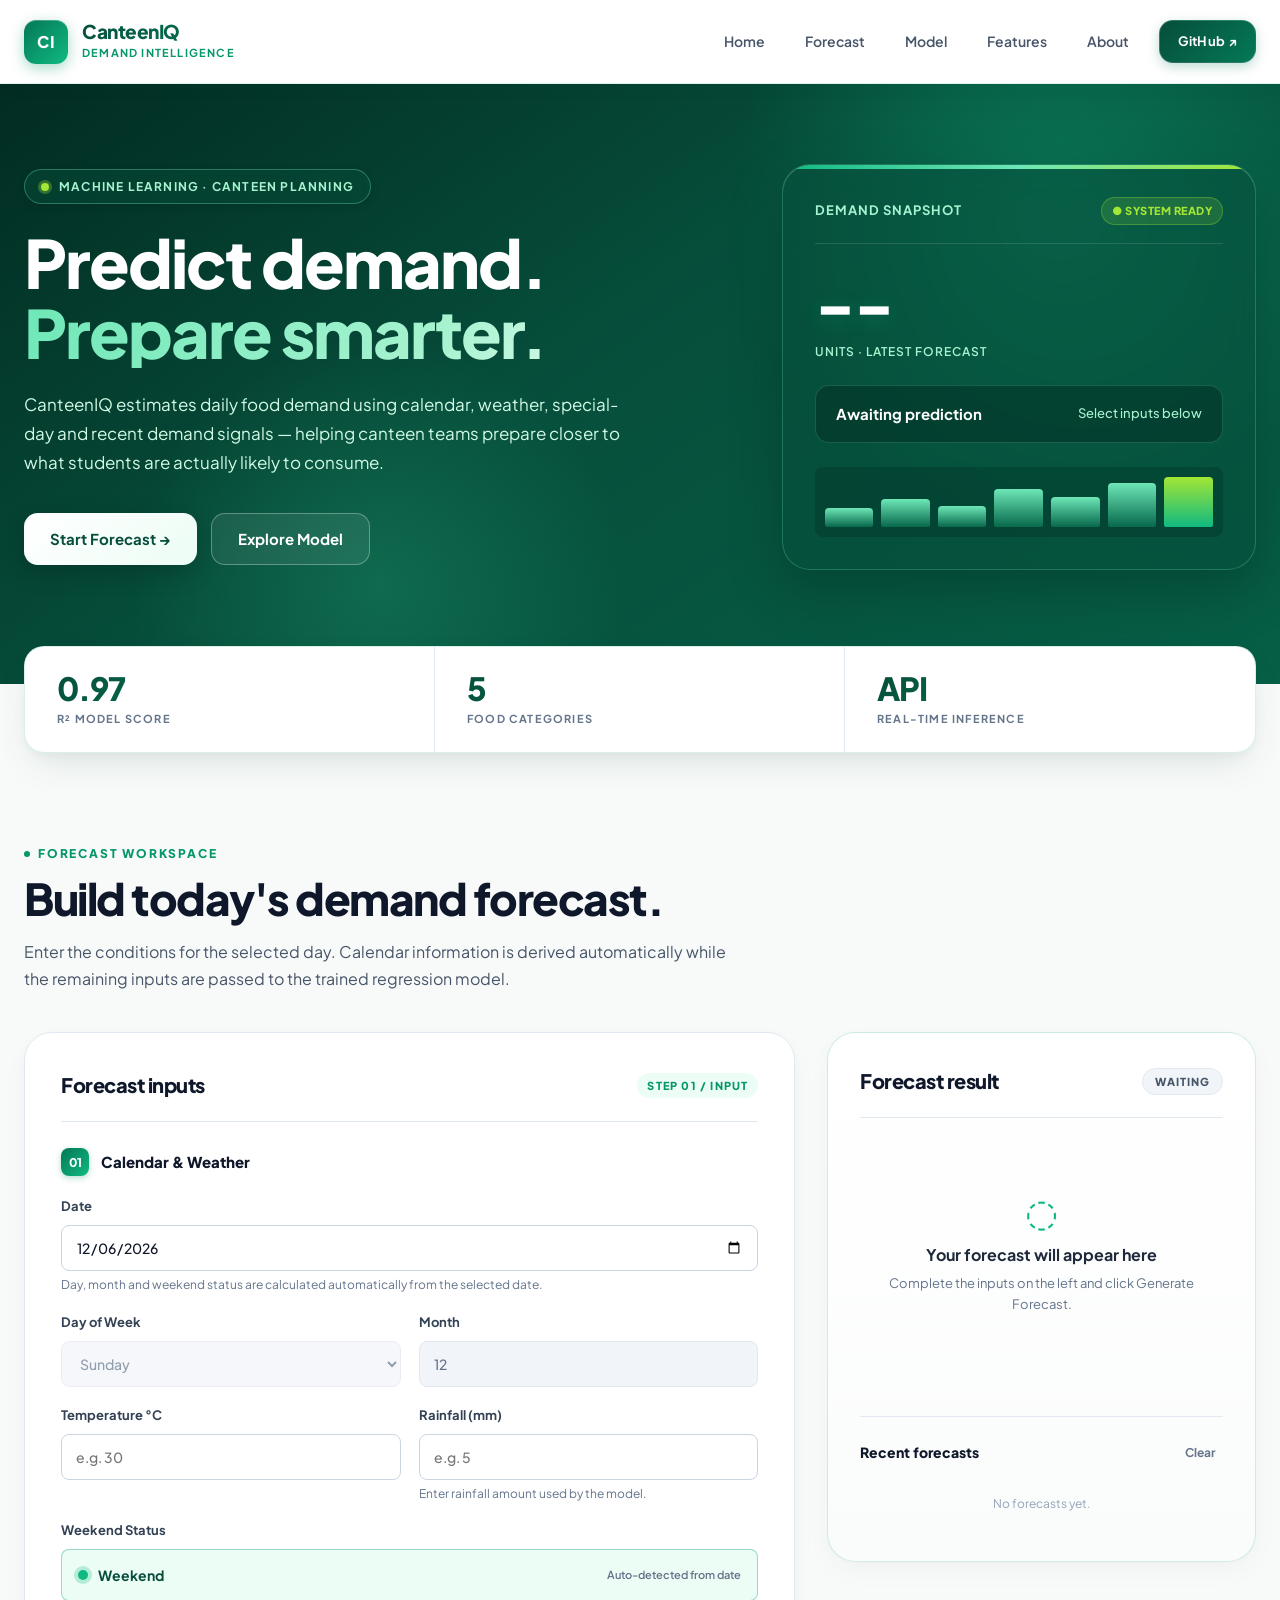
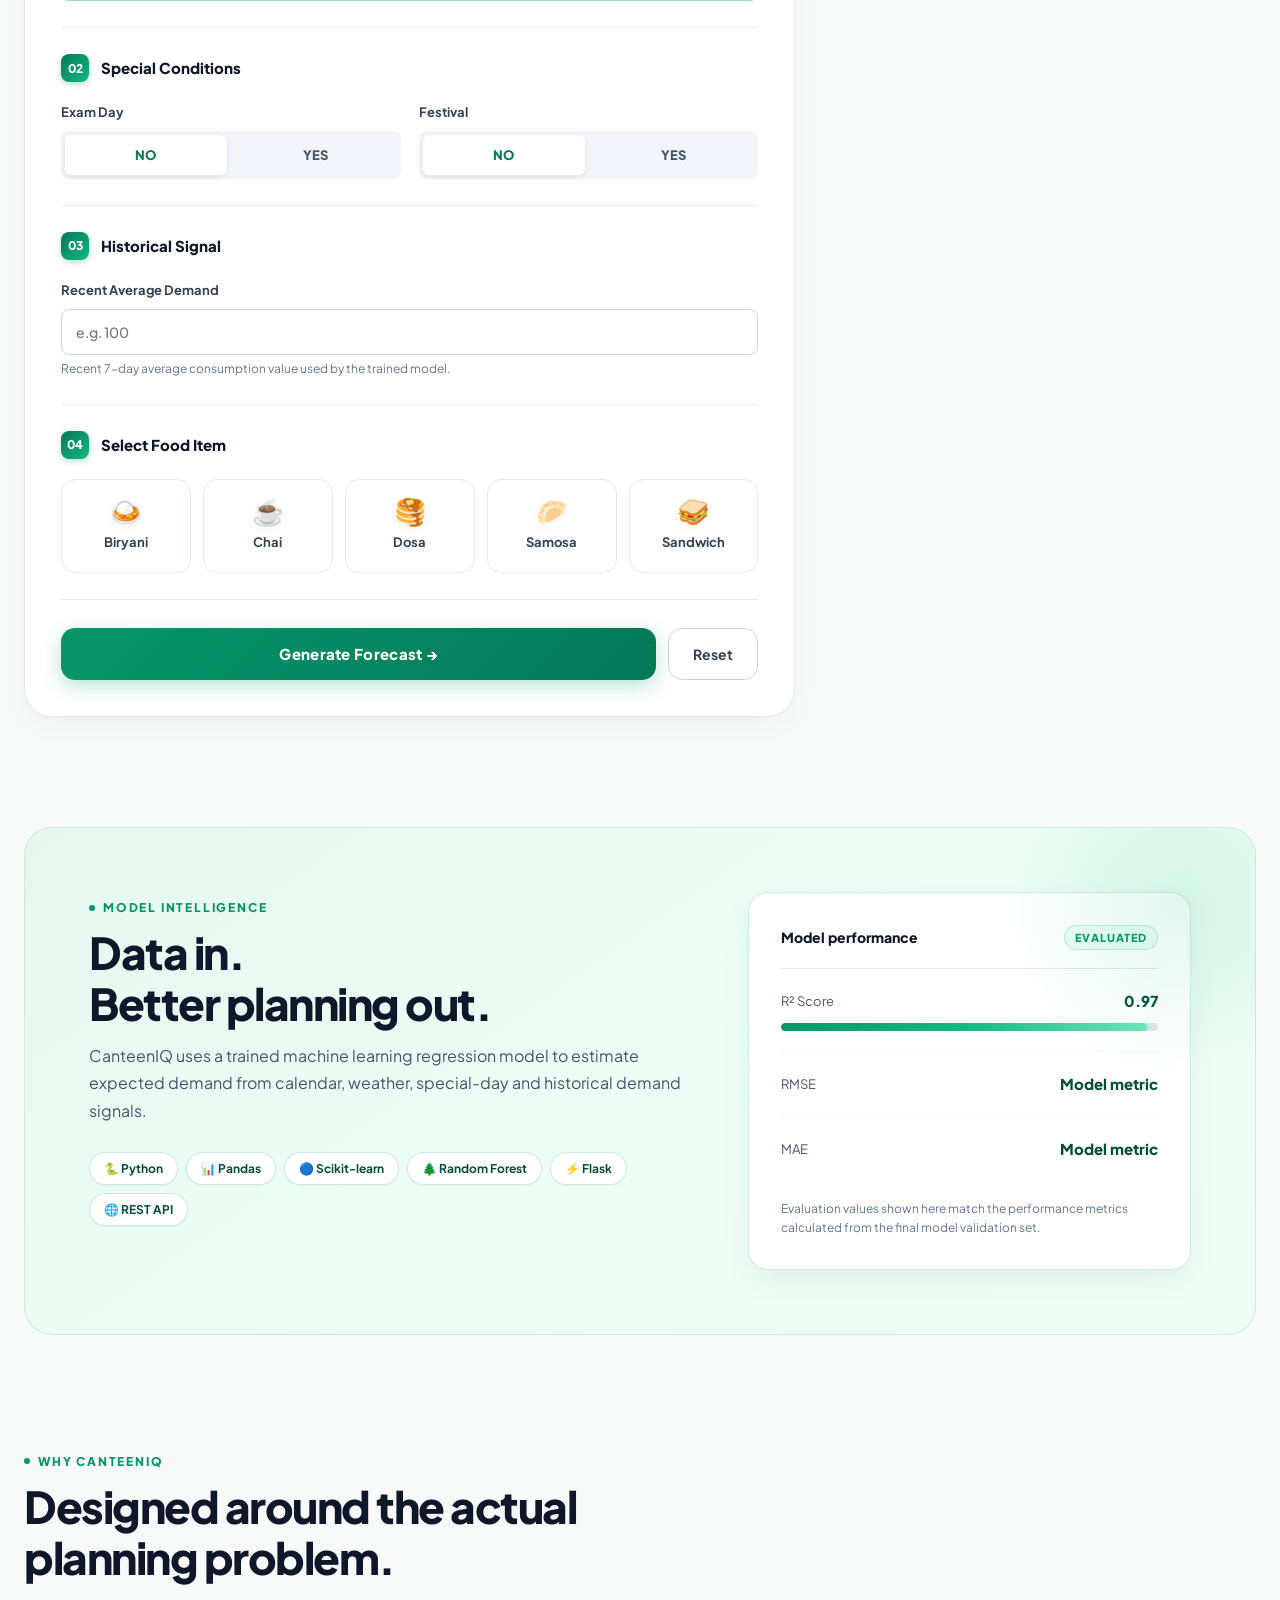
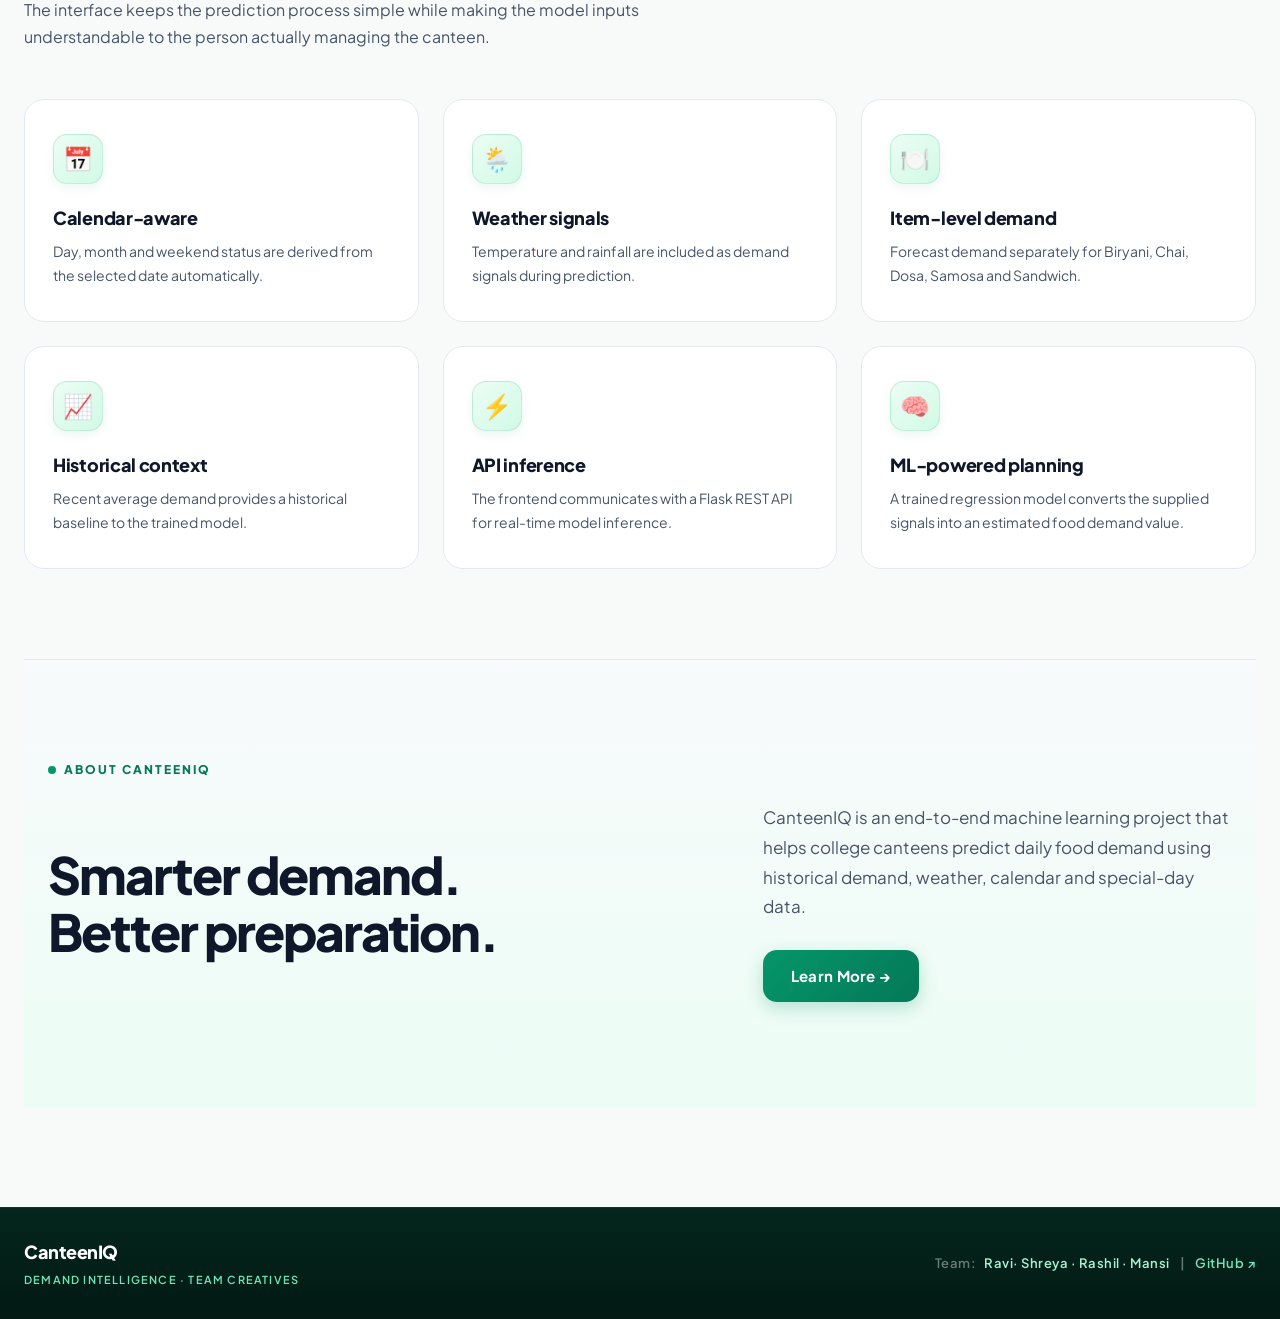
==== commit 9983788d: "Clean merge conflicts from codebase" ====
--- a/frontend/index.html
+++ b/frontend/index.html
@@ -7,7 +7,6 @@
     <meta name="description" content="CanteenIQ — ML-powered canteen food demand forecasting and intelligence platform.">
     <title>CanteenIQ — Demand Intelligence</title>
 
-<<<<<<< HEAD
     <!-- Google Fonts -->
     <link rel="preconnect" href="https://fonts.googleapis.com">
     <link rel="preconnect" href="https://fonts.gstatic.com" crossorigin>
@@ -15,1438 +14,10 @@
 
     <!-- Stylesheet -->
     <link rel="stylesheet" href="style.css">
-=======
-    <title>CanteenIQ | Demand Intelligence</title>
-
-    <style>
-        :root {
-            --ink: #10231d;
-            --muted: #68746f;
-            --soft: #eef3ef;
-            --line: #dce4df;
-            --paper: #f7f8f5;
-            --white: #ffffff;
-            --green: #075c45;
-            --green-dark: #043f30;
-            --green-light: #dfece6;
-            --lime: #b9d94c;
-            --danger: #a23b3b;
-            --shadow: 0 20px 60px rgba(16, 35, 29, 0.08);
-        }
-
-        * {
-            box-sizing: border-box;
-        }
-
-        html {
-            scroll-behavior: smooth;
-        }
-
-        body {
-            margin: 0;
-            font-family: Inter, ui-sans-serif, -apple-system, BlinkMacSystemFont,
-                "Segoe UI", Arial, sans-serif;
-            background: var(--paper);
-            color: var(--ink);
-        }
-
-        button,
-        input,
-        select {
-            font: inherit;
-        }
-
-        button {
-            cursor: pointer;
-        }
-
-        /* =========================
-           NAVBAR
-        ========================== */
-
-        .navbar {
-            position: sticky;
-            top: 0;
-            z-index: 1000;
-            height: 76px;
-            background: rgba(247, 248, 245, 0.96);
-            backdrop-filter: blur(16px);
-            border-bottom: 1px solid var(--line);
-        }
-
-        .nav-inner {
-            max-width: 1240px;
-            height: 100%;
-            margin: auto;
-            padding: 0 28px;
-            display: flex;
-            align-items: center;
-            justify-content: space-between;
-        }
-
-        .logo {
-            display: flex;
-            align-items: center;
-            gap: 12px;
-            text-decoration: none;
-            color: var(--ink);
-        }
-
-        .logo-mark {
-            width: 42px;
-            height: 42px;
-            border-radius: 13px;
-            background: var(--green);
-            color: white;
-            display: grid;
-            place-items: center;
-            font-size: 14px;
-            font-weight: 800;
-        }
-
-        .logo-text strong {
-            display: block;
-            font-size: 18px;
-        }
-
-        .logo-text span {
-            display: block;
-            margin-top: 2px;
-            color: var(--muted);
-            font-size: 9px;
-            letter-spacing: 2px;
-            text-transform: uppercase;
-        }
-
-        .nav-links {
-            display: flex;
-            align-items: center;
-            gap: 26px;
-        }
-
-        .nav-links a {
-            color: #53615b;
-            text-decoration: none;
-            font-size: 13px;
-            font-weight: 600;
-        }
-
-        .nav-links a:hover {
-            color: var(--green);
-        }
-
-        .github-btn {
-            padding: 11px 17px;
-            border-radius: 9px;
-            background: var(--ink);
-            color: white !important;
-            font-size: 12px !important;
-        }
-
-        /* =========================
-           HERO
-        ========================== */
-
-        .hero {
-            background: var(--green);
-            color: white;
-            overflow: hidden;
-            position: relative;
-        }
-
-        .hero::before {
-            content: "";
-            position: absolute;
-            width: 620px;
-            height: 620px;
-            border: 1px solid rgba(255,255,255,0.09);
-            border-radius: 50%;
-            right: -230px;
-            top: -300px;
-        }
-
-        .hero::after {
-            content: "";
-            position: absolute;
-            width: 420px;
-            height: 420px;
-            border: 1px solid rgba(255,255,255,0.07);
-            border-radius: 50%;
-            right: -70px;
-            bottom: -300px;
-        }
-
-        .hero-inner {
-            max-width: 1240px;
-            margin: auto;
-            padding: 82px 28px 74px;
-            display: grid;
-            grid-template-columns: 1.15fr 0.85fr;
-            gap: 70px;
-            align-items: center;
-            position: relative;
-            z-index: 2;
-        }
-
-        .eyebrow {
-            display: inline-flex;
-            align-items: center;
-            gap: 8px;
-            padding: 8px 12px;
-            border: 1px solid rgba(255,255,255,0.18);
-            background: rgba(255,255,255,0.07);
-            border-radius: 100px;
-            color: #d8e9e1;
-            font-size: 10px;
-            font-weight: 700;
-            letter-spacing: 1.4px;
-            text-transform: uppercase;
-        }
-
-        .live-dot {
-            width: 7px;
-            height: 7px;
-            border-radius: 50%;
-            background: var(--lime);
-        }
-
-        .hero h1 {
-            max-width: 690px;
-            margin: 24px 0 20px;
-            font-size: clamp(42px, 5vw, 72px);
-            line-height: 0.98;
-            letter-spacing: -3px;
-            font-weight: 760;
-        }
-
-        .hero h1 span {
-            color: #bfe1d2;
-        }
-
-        .hero-description {
-            max-width: 600px;
-            margin: 0;
-            color: #c4d9d0;
-            font-size: 16px;
-            line-height: 1.8;
-        }
-
-        .hero-actions {
-            display: flex;
-            gap: 12px;
-            margin-top: 32px;
-        }
-
-        .hero-primary {
-            border: 0;
-            padding: 15px 21px;
-            border-radius: 10px;
-            background: white;
-            color: var(--green);
-            font-weight: 800;
-        }
-
-        .hero-secondary {
-            padding: 15px 21px;
-            border-radius: 10px;
-            border: 1px solid rgba(255,255,255,0.2);
-            background: transparent;
-            color: white;
-            font-weight: 700;
-        }
-
-        /* =========================
-           HERO CARD
-        ========================== */
-
-        .hero-card {
-            border-radius: 22px;
-            padding: 26px;
-            background: rgba(255,255,255,0.075);
-            border: 1px solid rgba(255,255,255,0.15);
-        }
-
-        .hero-card-top {
-            display: flex;
-            justify-content: space-between;
-            color: #9fc5b5;
-            font-size: 10px;
-            letter-spacing: 1.4px;
-            text-transform: uppercase;
-        }
-
-        .hero-status {
-            color: #c8df51;
-        }
-
-        .hero-number {
-            margin-top: 38px;
-            font-size: 62px;
-            line-height: 1;
-            font-weight: 750;
-            letter-spacing: -3px;
-        }
-
-        .hero-unit {
-            color: #a9c7bb;
-            margin-top: 7px;
-            font-size: 12px;
-        }
-
-        .hero-food {
-            margin-top: 26px;
-            display: flex;
-            justify-content: space-between;
-            align-items: center;
-            padding-top: 18px;
-            border-top: 1px solid rgba(255,255,255,0.12);
-        }
-
-        .hero-food strong {
-            font-size: 15px;
-        }
-
-        .hero-food span {
-            color: #9fc5b5;
-            font-size: 11px;
-        }
-
-        .mini-chart {
-            height: 95px;
-            margin-top: 28px;
-            display: flex;
-            align-items: end;
-            gap: 9px;
-        }
-
-        .bar {
-            flex: 1;
-            border-radius: 6px 6px 2px 2px;
-            background: rgba(190,225,210,0.28);
-        }
-
-        .bar:nth-child(1) { height: 31%; }
-        .bar:nth-child(2) { height: 47%; }
-        .bar:nth-child(3) { height: 38%; }
-        .bar:nth-child(4) { height: 64%; }
-        .bar:nth-child(5) { height: 54%; }
-        .bar:nth-child(6) { height: 78%; }
-        .bar:nth-child(7) { height: 92%; }
-
-        /* =========================
-           STATS
-        ========================== */
-
-        .stats {
-            max-width: 1240px;
-            margin: auto;
-            padding: 0 28px;
-            position: relative;
-            z-index: 5;
-        }
-
-        .stats-grid {
-            margin-top: -32px;
-            display: grid;
-            grid-template-columns: repeat(3, 1fr);
-            background: white;
-            border: 1px solid var(--line);
-            border-radius: 17px;
-            box-shadow: var(--shadow);
-            overflow: hidden;
-        }
-
-        .stat {
-            padding: 25px 28px;
-            border-right: 1px solid var(--line);
-        }
-
-        .stat:last-child {
-            border-right: 0;
-        }
-
-        .stat-value {
-            font-size: 26px;
-            font-weight: 800;
-        }
-
-        .stat-label {
-            margin-top: 5px;
-            color: var(--muted);
-            font-size: 10px;
-            letter-spacing: 1.2px;
-            text-transform: uppercase;
-        }
-
-        /* =========================
-           MAIN
-        ========================== */
-
-        .main {
-            max-width: 1240px;
-            margin: auto;
-            padding: 92px 28px;
-        }
-
-        .section-intro {
-            max-width: 680px;
-            margin-bottom: 38px;
-        }
-
-        .section-tag {
-            color: var(--green);
-            font-size: 10px;
-            font-weight: 800;
-            letter-spacing: 2px;
-            text-transform: uppercase;
-        }
-
-        .section-intro h2 {
-            margin: 12px 0;
-            font-size: clamp(30px, 4vw, 45px);
-            letter-spacing: -2px;
-            line-height: 1.05;
-        }
-
-        .section-intro p {
-            margin: 0;
-            color: var(--muted);
-            line-height: 1.7;
-        }
-
-        /* =========================
-           WORKSPACE
-        ========================== */
-
-        .workspace {
-            display: grid;
-            grid-template-columns: minmax(0, 1.25fr) minmax(320px, 0.75fr);
-            gap: 22px;
-            align-items: start;
-        }
-
-        .panel {
-            background: white;
-            border: 1px solid var(--line);
-            border-radius: 20px;
-            box-shadow: 0 10px 40px rgba(16,35,29,0.045);
-        }
-
-        .form-panel {
-            padding: 34px;
-        }
-
-        .panel-heading {
-            display: flex;
-            justify-content: space-between;
-            align-items: center;
-            padding-bottom: 22px;
-            border-bottom: 1px solid var(--line);
-            margin-bottom: 30px;
-        }
-
-        .panel-heading h3 {
-            margin: 0;
-            font-size: 20px;
-        }
-
-        .step {
-            color: var(--muted);
-            font-size: 10px;
-            font-weight: 700;
-            letter-spacing: 1.4px;
-        }
-
-        .form-section {
-            margin-bottom: 34px;
-        }
-
-        .form-section-title {
-            display: flex;
-            align-items: center;
-            gap: 11px;
-            margin-bottom: 18px;
-        }
-
-        .form-section-number {
-            width: 27px;
-            height: 27px;
-            border-radius: 50%;
-            background: var(--green-light);
-            color: var(--green);
-            display: grid;
-            place-items: center;
-            font-size: 11px;
-            font-weight: 800;
-        }
-
-        .form-section-title strong {
-            font-size: 14px;
-        }
-
-        .field-grid {
-            display: grid;
-            grid-template-columns: repeat(2, 1fr);
-            gap: 17px;
-        }
-
-        .field {
-            min-width: 0;
-        }
-
-        .field.full {
-            grid-column: 1 / -1;
-        }
-
-        .field label {
-            display: block;
-            margin-bottom: 8px;
-            color: #485650;
-            font-size: 11px;
-            font-weight: 800;
-            letter-spacing: 0.7px;
-            text-transform: uppercase;
-        }
-
-        input,
-        select {
-            width: 100%;
-            height: 48px;
-            border: 1px solid #d5ddd8;
-            border-radius: 10px;
-            background: #fbfcfa;
-            color: var(--ink);
-            padding: 0 14px;
-            outline: none;
-            transition: 0.18s ease;
-        }
-
-        input:focus,
-        select:focus {
-            border-color: var(--green);
-            background: white;
-            box-shadow: 0 0 0 4px rgba(7,92,69,0.08);
-        }
-
-        input:disabled,
-        select:disabled {
-            background: #f0f3f0;
-            color: #6c7772;
-        }
-
-        .field-note {
-            margin-top: 7px;
-            color: #89938e;
-            font-size: 10px;
-            line-height: 1.5;
-        }
-
-        /* =========================
-           WEEKEND
-        ========================== */
-
-        .weekend-status {
-            min-height: 48px;
-            border: 1px solid #d5ddd8;
-            border-radius: 10px;
-            padding: 0 14px;
-            display: flex;
-            align-items: center;
-            justify-content: space-between;
-            background: #f7faf7;
-        }
-
-        .weekend-main {
-            display: flex;
-            align-items: center;
-            gap: 9px;
-            font-size: 13px;
-            font-weight: 700;
-        }
-
-        .weekend-indicator {
-            width: 9px;
-            height: 9px;
-            border-radius: 50%;
-            background: #9aa59f;
-        }
-
-        .weekend-status.is-weekend .weekend-indicator {
-            background: var(--green);
-            box-shadow: 0 0 0 5px var(--green-light);
-        }
-
-        .weekend-status small {
-            color: #89938e;
-            font-size: 9px;
-        }
-
-        /* =========================
-           TOGGLES
-        ========================== */
-
-        .toggle-grid {
-            display: grid;
-            grid-template-columns: 1fr 1fr;
-            gap: 10px;
-        }
-
-        .toggle-option {
-            position: relative;
-        }
-
-        .toggle-option input {
-            position: absolute;
-            opacity: 0;
-            pointer-events: none;
-        }
-
-        .toggle-option label {
-            height: 48px;
-            margin: 0;
-            border: 1px solid #d5ddd8;
-            border-radius: 10px;
-            display: grid;
-            place-items: center;
-            cursor: pointer;
-            background: #fbfcfa;
-            color: #66716c;
-            font-size: 12px;
-            font-weight: 700;
-        }
-
-        .toggle-option input:checked + label {
-            border-color: var(--green);
-            background: var(--green-light);
-            color: var(--green);
-        }
-
-        /* =========================
-           FOOD
-        ========================== */
-
-        .food-grid {
-            display: grid;
-            grid-template-columns: repeat(5, 1fr);
-            gap: 10px;
-        }
-
-        .food-option {
-            position: relative;
-        }
-
-        .food-option input {
-            position: absolute;
-            opacity: 0;
-            pointer-events: none;
-        }
-
-        .food-option label {
-            min-height: 88px;
-            margin: 0;
-            padding: 12px 7px;
-            border: 1px solid #d5ddd8;
-            border-radius: 12px;
-            display: flex;
-            flex-direction: column;
-            align-items: center;
-            justify-content: center;
-            gap: 7px;
-            cursor: pointer;
-            background: white;
-            color: #293631;
-            font-size: 11px;
-            font-weight: 700;
-            text-align: center;
-            transition: 0.18s ease;
-        }
-
-        .food-option label:hover {
-            border-color: var(--green);
-            transform: translateY(-2px);
-        }
-
-        .food-option input:checked + label {
-            border-color: var(--green);
-            background: var(--green-light);
-            color: var(--green);
-            box-shadow: inset 0 0 0 1px var(--green);
-        }
-
-        .food-icon {
-            font-size: 25px;
-        }
-
-        /* =========================
-           ACTIONS
-        ========================== */
-
-        .actions {
-            display: flex;
-            gap: 10px;
-            margin-top: 8px;
-            padding-top: 25px;
-            border-top: 1px solid var(--line);
-        }
-
-        .predict-btn {
-            flex: 1;
-            min-height: 51px;
-            border: 0;
-            border-radius: 10px;
-            background: var(--green);
-            color: white;
-            font-weight: 800;
-        }
-
-        .predict-btn:hover {
-            background: var(--green-dark);
-        }
-
-        .predict-btn:disabled {
-            opacity: 0.65;
-            cursor: wait;
-        }
-
-        .reset-btn {
-            min-width: 100px;
-            border: 1px solid #d5ddd8;
-            border-radius: 10px;
-            background: white;
-            color: #52605a;
-            font-weight: 700;
-        }
-
-        /* =========================
-           RESULT
-        ========================== */
-
-        .result-panel {
-            padding: 27px;
-            position: sticky;
-            top: 96px;
-        }
-
-        .result-top {
-            display: flex;
-            align-items: center;
-            justify-content: space-between;
-            margin-bottom: 24px;
-        }
-
-        .result-top h3 {
-            margin: 0;
-            font-size: 17px;
-        }
-
-        .result-status {
-            padding: 7px 10px;
-            border-radius: 100px;
-            background: #edf0ed;
-            color: #6b756f;
-            font-size: 9px;
-            font-weight: 800;
-            letter-spacing: 1px;
-        }
-
-        .result-status.success {
-            background: var(--green-light);
-            color: var(--green);
-        }
-
-        .result-empty {
-            min-height: 270px;
-            border: 1px dashed #ccd6d0;
-            border-radius: 14px;
-            display: grid;
-            place-items: center;
-            text-align: center;
-            padding: 30px;
-            color: #89938e;
-            font-size: 12px;
-            line-height: 1.7;
-        }
-
-        .empty-icon {
-            font-size: 30px;
-            margin-bottom: 10px;
-        }
-
-        .current-result {
-            display: none;
-        }
-
-        .forecast-box {
-            border-radius: 15px;
-            padding: 27px 20px;
-            background: var(--green);
-            color: white;
-            text-align: center;
-        }
-
-        .forecast-label {
-            color: #b6d0c5;
-            font-size: 9px;
-            font-weight: 700;
-            letter-spacing: 1.6px;
-            text-transform: uppercase;
-        }
-
-        .forecast-number {
-            margin-top: 13px;
-            font-size: 55px;
-            line-height: 1;
-            font-weight: 800;
-        }
-
-        .forecast-unit {
-            margin-top: 8px;
-            color: #b6d0c5;
-            font-size: 11px;
-        }
-
-        .forecast-food {
-            margin-top: 19px;
-            color: white;
-            font-size: 14px;
-            font-weight: 700;
-        }
-
-        .summary {
-            margin-top: 22px;
-        }
-
-        .summary-row {
-            display: flex;
-            justify-content: space-between;
-            gap: 15px;
-            padding: 11px 0;
-            border-bottom: 1px solid #edf0ee;
-            font-size: 11px;
-        }
-
-        .summary-row span:first-child {
-            color: #89938e;
-        }
-
-        .summary-row span:last-child {
-            color: #26342e;
-            font-weight: 700;
-            text-align: right;
-        }
-
-        /* =========================
-           HISTORY
-        ========================== */
-
-        .history {
-            margin-top: 27px;
-            padding-top: 23px;
-            border-top: 1px solid var(--line);
-        }
-
-        .history-head {
-            display: flex;
-            justify-content: space-between;
-            align-items: center;
-            margin-bottom: 13px;
-        }
-
-        .history-head strong {
-            font-size: 13px;
-        }
-
-        .clear-history {
-            border: 0;
-            background: none;
-            color: #8b9690;
-            font-size: 10px;
-            font-weight: 700;
-        }
-
-        .history-list {
-            display: flex;
-            flex-direction: column;
-            gap: 8px;
-        }
-
-        .history-item {
-            padding: 11px;
-            border: 1px solid #e1e7e3;
-            border-radius: 9px;
-            background: #fbfcfa;
-        }
-
-        .history-top {
-            display: flex;
-            justify-content: space-between;
-            align-items: center;
-        }
-
-        .history-food {
-            font-size: 11px;
-            font-weight: 800;
-        }
-
-        .history-demand {
-            color: var(--green);
-            font-size: 13px;
-            font-weight: 800;
-        }
-
-        .history-bottom {
-            display: flex;
-            justify-content: space-between;
-            gap: 10px;
-            margin-top: 5px;
-            color: #909a95;
-            font-size: 9px;
-        }
-
-        .history-empty {
-            color: #929c97;
-            font-size: 10px;
-            text-align: center;
-            padding: 10px 0;
-        }
-
-        /* =========================
-           ERROR
-        ========================== */
-
-        .error-box {
-            display: none;
-            margin-top: 15px;
-            padding: 12px;
-            border-radius: 9px;
-            background: #fff3f3;
-            border: 1px solid #f0cccc;
-            color: var(--danger);
-            font-size: 10px;
-            line-height: 1.5;
-        }
-
-        /* =========================
-           MODEL
-        ========================== */
-
-        .model-section {
-            margin-top: 100px;
-            padding: 65px;
-            border-radius: 24px;
-            background: var(--green);
-            color: white;
-            display: grid;
-            grid-template-columns: 1fr 1fr;
-            gap: 70px;
-            overflow: hidden;
-            position: relative;
-        }
-
-        .model-copy {
-            position: relative;
-            z-index: 2;
-        }
-
-        .model-copy .section-tag {
-            color: #bcd9cc;
-        }
-
-        .model-copy h2 {
-            margin: 12px 0 18px;
-            font-size: 43px;
-            line-height: 1;
-            letter-spacing: -2px;
-        }
-
-        .model-copy p {
-            max-width: 510px;
-            color: #bdd5ca;
-            line-height: 1.8;
-            font-size: 14px;
-        }
-
-        .tech-stack {
-            display: flex;
-            flex-wrap: wrap;
-            gap: 7px;
-            margin-top: 25px;
-        }
-
-        .tech {
-            padding: 7px 10px;
-            border: 1px solid rgba(255,255,255,0.15);
-            border-radius: 100px;
-            color: #d2e3dc;
-            font-size: 9px;
-            font-weight: 700;
-        }
-
-        .performance-card {
-            position: relative;
-            z-index: 2;
-            padding: 29px;
-            border-radius: 17px;
-            background: rgba(255,255,255,0.08);
-            border: 1px solid rgba(255,255,255,0.13);
-        }
-
-        .performance-head {
-            display: flex;
-            justify-content: space-between;
-            align-items: center;
-            margin-bottom: 28px;
-        }
-
-        .performance-head span {
-            color: #a9c7bb;
-            font-size: 9px;
-            letter-spacing: 1.5px;
-            text-transform: uppercase;
-        }
-
-        .model-badge {
-            padding: 6px 8px;
-            border-radius: 100px;
-            background: rgba(190,225,210,0.12);
-            color: #d0e8de !important;
-        }
-
-        .metric {
-            margin-bottom: 22px;
-        }
-
-        .metric-top {
-            display: flex;
-            justify-content: space-between;
-            align-items: center;
-            margin-bottom: 8px;
-        }
-
-        .metric-top span:first-child {
-            color: #c0d7ce;
-            font-size: 11px;
-        }
-
-        .metric-top strong {
-            font-size: 14px;
-        }
-
-        .metric-bar {
-            height: 5px;
-            background: rgba(255,255,255,0.1);
-            border-radius: 100px;
-            overflow: hidden;
-        }
-
-        .metric-fill {
-            height: 100%;
-            width: 97%;
-            background: #c3dc54;
-            border-radius: inherit;
-        }
-
-        .performance-note {
-            margin: 25px 0 0;
-            padding-top: 20px;
-            border-top: 1px solid rgba(255,255,255,0.12);
-            color: #a9c7bb;
-            font-size: 10px;
-            line-height: 1.6;
-        }
-
-        /* =========================
-           FEATURES
-        ========================== */
-
-        .features {
-            padding-top: 100px;
-        }
-
-        .feature-grid {
-            display: grid;
-            grid-template-columns: repeat(3, 1fr);
-            gap: 15px;
-        }
-
-        .feature {
-            padding: 27px;
-            border: 1px solid var(--line);
-            border-radius: 17px;
-            background: white;
-        }
-
-        .feature-icon {
-            width: 40px;
-            height: 40px;
-            border-radius: 11px;
-            background: var(--green-light);
-            display: grid;
-            place-items: center;
-            margin-bottom: 20px;
-            font-size: 19px;
-        }
-
-        .feature h3 {
-            margin: 0 0 9px;
-            font-size: 15px;
-        }
-
-        .feature p {
-            margin: 0;
-            color: var(--muted);
-            font-size: 11px;
-            line-height: 1.7;
-        }
-
-        /* =========================
-           ABOUT
-        ========================== */
-
-        .about-section {
-            padding-top: 105px;
-        }
-
-        .about-box {
-            padding: 55px;
-            border: 1px solid var(--line);
-            border-radius: 24px;
-            background: white;
-        }
-
-        .about-text {
-            max-width: 850px;
-        }
-
-        .about-text h2 {
-            margin: 12px 0 18px;
-            font-size: clamp(34px, 4vw, 52px);
-            line-height: 1;
-            letter-spacing: -2.5px;
-        }
-
-        .about-text p {
-            margin: 0;
-            color: var(--muted);
-            font-size: 15px;
-            line-height: 1.8;
-        }
-
-        .team-title {
-            margin-top: 45px;
-            margin-bottom: 18px;
-            font-size: 12px;
-            font-weight: 800;
-            letter-spacing: 1.5px;
-            color: var(--green);
-            text-transform: uppercase;
-        }
-
-        .team-grid {
-            display: grid;
-            grid-template-columns: repeat(4, 1fr);
-            gap: 12px;
-        }
-
-        .team-card {
-            padding: 22px;
-            border: 1px solid var(--line);
-            border-radius: 14px;
-            background: #fbfcfa;
-        }
-
-        .team-avatar {
-            width: 44px;
-            height: 44px;
-            border-radius: 12px;
-            display: grid;
-            place-items: center;
-            background: var(--green-light);
-            color: var(--green);
-            font-weight: 800;
-            margin-bottom: 15px;
-        }
-
-        .team-card h3 {
-            margin: 0;
-            font-size: 15px;
-        }
-
-        .team-card p {
-            margin: 5px 0 14px;
-            color: var(--muted);
-            font-size: 10px;
-        }
-
-        .team-card a {
-            display: inline-block;
-            color: var(--green);
-            text-decoration: none;
-            font-size: 10px;
-            font-weight: 800;
-        }
-
-        .team-card a:hover {
-            text-decoration: underline;
-        }
-
-        .team-card.disabled {
-            opacity: 0.72;
-        }
-
-        .team-card.disabled a {
-            color: #89938e;
-            pointer-events: none;
-        }
-
-        .repo-box {
-            margin-top: 25px;
-            padding: 22px;
-            border-radius: 14px;
-            background: var(--green);
-            color: white;
-            display: flex;
-            align-items: center;
-            justify-content: space-between;
-            gap: 20px;
-        }
-
-        .repo-box strong {
-            display: block;
-            font-size: 14px;
-        }
-
-        .repo-box span {
-            display: block;
-            margin-top: 5px;
-            color: #bdd5ca;
-            font-size: 10px;
-        }
-
-        .repo-box a {
-            flex-shrink: 0;
-            padding: 11px 16px;
-            border-radius: 9px;
-            background: white;
-            color: var(--green);
-            text-decoration: none;
-            font-size: 11px;
-            font-weight: 800;
-        }
-
-        /* =========================
-           FOOTER
-        ========================== */
-
-        footer {
-            margin-top: 100px;
-            border-top: 1px solid var(--line);
-            background: white;
-        }
-
-        .footer-inner {
-            max-width: 1240px;
-            margin: auto;
-            padding: 35px 28px;
-            display: flex;
-            align-items: center;
-            justify-content: space-between;
-        }
-
-        .footer-brand {
-            font-size: 14px;
-            font-weight: 800;
-        }
-
-        .footer-brand span {
-            display: block;
-            margin-top: 4px;
-            color: var(--muted);
-            font-size: 9px;
-            font-weight: 500;
-        }
-
-        .footer-right {
-            color: #7c8781;
-            font-size: 10px;
-        }
-
-        /* =========================
-           RESPONSIVE
-        ========================== */
-
-        @media (max-width: 950px) {
-
-            .hero-inner {
-                grid-template-columns: 1fr;
-                gap: 45px;
-            }
-
-            .hero-card {
-                max-width: 600px;
-            }
-
-            .workspace {
-                grid-template-columns: 1fr;
-            }
-
-            .result-panel {
-                position: static;
-            }
-
-            .model-section {
-                grid-template-columns: 1fr;
-                gap: 40px;
-                padding: 45px;
-            }
-
-            .feature-grid {
-                grid-template-columns: 1fr 1fr;
-            }
-
-            .team-grid {
-                grid-template-columns: 1fr 1fr;
-            }
-        }
-
-        @media (max-width: 700px) {
-
-            .navbar {
-                height: 68px;
-            }
-
-            .nav-inner {
-                padding: 0 16px;
-            }
-
-            .nav-links {
-                display: none;
-            }
-
-            .hero-inner {
-                padding: 58px 18px 55px;
-            }
-
-            .hero h1 {
-                font-size: 47px;
-                letter-spacing: -2.4px;
-            }
-
-            .hero-description {
-                font-size: 14px;
-            }
-
-            .stats {
-                padding: 0 16px;
-            }
-
-            .stats-grid {
-                grid-template-columns: 1fr;
-                margin-top: -20px;
-            }
-
-            .stat {
-                border-right: 0;
-                border-bottom: 1px solid var(--line);
-            }
-
-            .stat:last-child {
-                border-bottom: 0;
-            }
-
-            .main {
-                padding: 65px 16px;
-            }
-
-            .form-panel,
-            .result-panel {
-                padding: 22px;
-            }
-
-            .field-grid {
-                grid-template-columns: 1fr;
-            }
-
-            .field.full {
-                grid-column: auto;
-            }
-
-            .food-grid {
-                grid-template-columns: repeat(2, 1fr);
-            }
-
-            .model-section {
-                margin-top: 70px;
-                padding: 30px 22px;
-            }
-
-            .feature-grid {
-                grid-template-columns: 1fr;
-            }
-
-            .about-box {
-                padding: 30px 22px;
-            }
-
-            .team-grid {
-                grid-template-columns: 1fr;
-            }
-
-            .repo-box {
-                flex-direction: column;
-                align-items: flex-start;
-            }
-
-            .footer-inner {
-                padding: 28px 18px;
-                flex-direction: column;
-                align-items: flex-start;
-                gap: 15px;
-            }
-        }
-
-        @media (max-width: 420px) {
-
-            .logo-text span {
-                display: none;
-            }
-
-            .github-btn {
-                padding: 9px 11px;
-            }
-
-            .hero h1 {
-                font-size: 41px;
-            }
-
-            .hero-actions {
-                flex-direction: column;
-            }
-
-            .hero-primary,
-            .hero-secondary {
-                width: 100%;
-            }
-
-            .food-grid {
-                grid-template-columns: 1fr 1fr;
-            }
-
-            .actions {
-                flex-direction: column;
-            }
-
-            .reset-btn {
-                min-height: 48px;
-            }
-        }
-    </style>
->>>>>>> 565d80359ad3d86418e0cbcbf909f5a01c231ec7
 </head>
 
 <body>
 
-<<<<<<< HEAD
     <!-- =========================================================
          UNIVERSAL NAVBAR
     ========================================================= -->
@@ -1559,49 +130,10 @@
                     <div class="bar"></div>
                     <div class="bar"></div>
                     <div class="bar"></div>
-=======
-    <!-- =========================
-         UNIVERSAL HEADER
-    ========================== -->
-
-    <nav class="navbar">
-
-        <div class="nav-inner">
-
-            <a href="#top" class="logo">
-
-                <div class="logo-mark">
-                    CI
-                </div>
-
-                <div class="logo-text">
-                    <strong>CanteenIQ</strong>
-                    <span>Demand Intelligence</span>
->>>>>>> 565d80359ad3d86418e0cbcbf909f5a01c231ec7
-                </div>
-
-            </a>
-
-            <div class="nav-links">
-
-                <a href="#forecast">Forecast</a>
-                <a href="#model">Model</a>
-                <a href="#features">Features</a>
-                <a href="#about">About</a>
-
-                <a
-                    class="github-btn"
-                    href="https://github.com/shreyapandey826/samatrix_hackathon"
-                    target="_blank"
-                    rel="noopener noreferrer"
-                >
-                    GitHub ↗
-                </a>
-
+                </div>
             </div>
 
         </div>
-<<<<<<< HEAD
     </section>
 
 
@@ -1626,153 +158,6 @@
             </div>
         </div>
     </div>
-=======
-
-    </nav>
-
-
-    <div id="top"></div>
-
-
-    <!-- =========================
-         HERO
-    ========================== -->
-
-    <section class="hero">
-
-        <div class="hero-inner">
-
-            <div>
-
-                <div class="eyebrow">
-                    <span class="live-dot"></span>
-                    Machine Learning · Canteen Planning
-                </div>
-
-                <h1>
-                    Predict demand.
-                    <span>Prepare smarter.</span>
-                </h1>
-
-                <p class="hero-description">
-                    CanteenIQ estimates daily food demand using calendar,
-                    weather, special-day and recent demand signals —
-                    helping canteen teams prepare closer to what students
-                    are actually likely to consume.
-                </p>
-
-                <div class="hero-actions">
-
-                    <button
-                        class="hero-primary"
-                        onclick="document.getElementById('forecast').scrollIntoView({behavior:'smooth'})"
-                    >
-                        Start Forecast →
-                    </button>
-
-                    <button
-                        class="hero-secondary"
-                        onclick="document.getElementById('model').scrollIntoView({behavior:'smooth'})"
-                    >
-                        Explore Model
-                    </button>
-
-                </div>
-
-            </div>
-
-
-            <div class="hero-card">
-
-                <div class="hero-card-top">
-                    <span>Demand Snapshot</span>
-
-                    <span class="hero-status">
-                        ● SYSTEM READY
-                    </span>
-                </div>
-
-                <div class="hero-number" id="heroNumber">
-                    --
-                </div>
-
-                <div class="hero-unit">
-                    units · latest forecast
-                </div>
-
-                <div class="hero-food">
-
-                    <strong id="heroFood">
-                        Awaiting prediction
-                    </strong>
-
-                    <span id="heroDate">
-                        Select inputs below
-                    </span>
-
-                </div>
-
-                <div class="mini-chart">
-                    <div class="bar"></div>
-                    <div class="bar"></div>
-                    <div class="bar"></div>
-                    <div class="bar"></div>
-                    <div class="bar"></div>
-                    <div class="bar"></div>
-                    <div class="bar"></div>
-                </div>
-
-            </div>
-
-        </div>
-
-    </section>
-
-
-    <!-- =========================
-         STATS
-    ========================== -->
-
-    <div class="stats">
-
-        <div class="stats-grid">
-
-            <div class="stat">
-                <div class="stat-value">0.97</div>
-                <div class="stat-label">R² model score</div>
-            </div>
-
-            <div class="stat">
-                <div class="stat-value">5</div>
-                <div class="stat-label">Food categories</div>
-            </div>
-
-            <div class="stat">
-                <div class="stat-value">API</div>
-                <div class="stat-label">Real-time inference</div>
-            </div>
-
-        </div>
-
-    </div>
-
-
-    <!-- =========================
-         MAIN
-    ========================== -->
-
-    <main class="main" id="forecast">
-
-        <div class="section-intro">
-
-            <div class="section-tag">
-                Forecast workspace
-            </div>
-
-            <h2>
-                Build today's demand forecast.
-            </h2>
->>>>>>> 565d80359ad3d86418e0cbcbf909f5a01c231ec7
 
 
     <!-- =========================================================
@@ -1794,20 +179,13 @@
             </p>
         </div>
 
-<<<<<<< HEAD
         <div class="workspace">
-=======
-
-        <div class="workspace">
-
->>>>>>> 565d80359ad3d86418e0cbcbf909f5a01c231ec7
 
             <!-- =========================
                  FORM PANEL
             ========================== -->
             <div class="panel form-panel">
 
-<<<<<<< HEAD
                 <div class="panel-heading">
                     <h3>Forecast inputs</h3>
                     <span class="step">
@@ -1824,73 +202,19 @@
                             <strong>Calendar & Weather</strong>
                         </div>
 
-=======
-            <div class="panel form-panel">
-
-                <div class="panel-heading">
-
-                    <h3>
-                        Forecast inputs
-                    </h3>
-
-                    <span class="step">
-                        STEP 01 / INPUT
-                    </span>
-
-                </div>
-
-
-                <form id="predictionForm">
-
-
-                    <!-- CALENDAR -->
-
-                    <div class="form-section">
-
-                        <div class="form-section-title">
-
-                            <span class="form-section-number">
-                                01
-                            </span>
-
-                            <strong>
-                                Calendar & Weather
-                            </strong>
-
-                        </div>
-
-
->>>>>>> 565d80359ad3d86418e0cbcbf909f5a01c231ec7
                         <div class="field-grid">
 
                             <div class="field full">
                                 <label for="date">Date</label>
                                 <input type="date" id="date" required>
                                 <div class="field-note">
-<<<<<<< HEAD
                                     Day, month and weekend status are calculated automatically from the selected date.
-=======
-                                    Day, month and weekend status are calculated
-                                    automatically from the selected date.
->>>>>>> 565d80359ad3d86418e0cbcbf909f5a01c231ec7
                                 </div>
                             </div>
 
                             <div class="field">
-<<<<<<< HEAD
                                 <label for="day_of_week">Day of Week</label>
                                 <select id="day_of_week" disabled>
-=======
-
-                                <label for="day_of_week">
-                                    Day of Week
-                                </label>
-
-                                <select
-                                    id="day_of_week"
-                                    disabled
-                                >
->>>>>>> 565d80359ad3d86418e0cbcbf909f5a01c231ec7
                                     <option value="0">Monday</option>
                                     <option value="1">Tuesday</option>
                                     <option value="2">Wednesday</option>
@@ -1907,15 +231,7 @@
                             </div>
 
                             <div class="field">
-<<<<<<< HEAD
                                 <label for="temperature">Temperature °C</label>
-=======
-
-                                <label for="temperature">
-                                    Temperature °C
-                                </label>
-
->>>>>>> 565d80359ad3d86418e0cbcbf909f5a01c231ec7
                                 <input
                                     type="number"
                                     step="any"
@@ -1923,10 +239,6 @@
                                     placeholder="e.g. 30"
                                     required
                                 >
-<<<<<<< HEAD
-=======
-
->>>>>>> 565d80359ad3d86418e0cbcbf909f5a01c231ec7
                             </div>
 
                             <div class="field">
@@ -1941,41 +253,6 @@
                                 >
                                 <div class="field-note">
                                     Enter rainfall amount used by the model.
-<<<<<<< HEAD
-=======
-                                </div>
-
-                            </div>
-
-
-                            <div class="field full">
-
-                                <label>
-                                    Weekend Status
-                                </label>
-
-                                <div
-                                    class="weekend-status"
-                                    id="weekendStatus"
-                                >
-
-                                    <div class="weekend-main">
-
-                                        <span
-                                            class="weekend-indicator"
-                                        ></span>
-
-                                        <span id="weekendText">
-                                            Weekday
-                                        </span>
-
-                                    </div>
-
-                                    <small>
-                                        Auto-detected from date
-                                    </small>
-
->>>>>>> 565d80359ad3d86418e0cbcbf909f5a01c231ec7
                                 </div>
                             </div>
 
@@ -1994,55 +271,20 @@
                     </div>
 
 
-<<<<<<< HEAD
                     <!-- SECTION 02: SPECIAL CONDITIONS -->
                     <div class="form-section">
                         <div class="form-section-title">
                             <span class="form-section-number">02</span>
                             <strong>Special Conditions</strong>
-=======
-                    <!-- SPECIAL CONDITIONS -->
-
-                    <div class="form-section">
-
-                        <div class="form-section-title">
-
-                            <span class="form-section-number">
-                                02
-                            </span>
-
-                            <strong>
-                                Special Conditions
-                            </strong>
-
->>>>>>> 565d80359ad3d86418e0cbcbf909f5a01c231ec7
                         </div>
 
                         <div class="field-grid">
 
-<<<<<<< HEAD
                             <!-- EXAM DAY -->
                             <div class="field">
                                 <label>Exam Day</label>
                                 <div class="toggle-grid">
                                     <div class="toggle-option">
-=======
-                        <div class="field-grid">
-
-
-                            <!-- EXAM -->
-
-                            <div class="field">
-
-                                <label>
-                                    Exam Day
-                                </label>
-
-                                <div class="toggle-grid">
-
-                                    <div class="toggle-option">
-
->>>>>>> 565d80359ad3d86418e0cbcbf909f5a01c231ec7
                                         <input
                                             type="radio"
                                             name="exam"
@@ -2050,22 +292,10 @@
                                             value="0"
                                             checked
                                         >
-<<<<<<< HEAD
                                         <label for="examNo">NO</label>
                                     </div>
 
                                     <div class="toggle-option">
-=======
-
-                                        <label for="examNo">
-                                            NO
-                                        </label>
-
-                                    </div>
-
-                                    <div class="toggle-option">
-
->>>>>>> 565d80359ad3d86418e0cbcbf909f5a01c231ec7
                                         <input
                                             type="radio"
                                             name="exam"
@@ -2077,7 +307,6 @@
                                 </div>
                             </div>
 
-<<<<<<< HEAD
                             <!-- FESTIVAL -->
                             <div class="field">
                                 <label>Festival</label>
@@ -2091,12 +320,6 @@
                                             checked
                                         >
                                         <label for="festivalNo">NO</label>
-=======
-                                        <label for="examYes">
-                                            YES
-                                        </label>
-
->>>>>>> 565d80359ad3d86418e0cbcbf909f5a01c231ec7
                                     </div>
 
                                     <div class="toggle-option">
@@ -2109,96 +332,21 @@
                                         <label for="festivalYes">YES</label>
                                     </div>
                                 </div>
-<<<<<<< HEAD
-=======
-
-                            </div>
-
-
-                            <!-- FESTIVAL -->
-
-                            <div class="field">
-
-                                <label>
-                                    Festival
-                                </label>
-
-                                <div class="toggle-grid">
-
-                                    <div class="toggle-option">
-
-                                        <input
-                                            type="radio"
-                                            name="festival"
-                                            id="festivalNo"
-                                            value="0"
-                                            checked
-                                        >
-
-                                        <label for="festivalNo">
-                                            NO
-                                        </label>
-
-                                    </div>
-
-                                    <div class="toggle-option">
-
-                                        <input
-                                            type="radio"
-                                            name="festival"
-                                            id="festivalYes"
-                                            value="1"
-                                        >
-
-                                        <label for="festivalYes">
-                                            YES
-                                        </label>
-
-                                    </div>
-
-                                </div>
-
->>>>>>> 565d80359ad3d86418e0cbcbf909f5a01c231ec7
-                            </div>
-
-                        </div>
-                    </div>
-
-
-<<<<<<< HEAD
+                            </div>
+
+                        </div>
+                    </div>
+
+
                     <!-- SECTION 03: HISTORICAL SIGNAL -->
                     <div class="form-section">
                         <div class="form-section-title">
                             <span class="form-section-number">03</span>
                             <strong>Historical Signal</strong>
-=======
-                    <!-- PREVIOUS DEMAND -->
-
-                    <div class="form-section">
-
-                        <div class="form-section-title">
-
-                            <span class="form-section-number">
-                                03
-                            </span>
-
-                            <strong>
-                                Historical Signal
-                            </strong>
-
->>>>>>> 565d80359ad3d86418e0cbcbf909f5a01c231ec7
                         </div>
 
                         <div class="field">
-<<<<<<< HEAD
                             <label for="rolling_avg">Recent Average Demand</label>
-=======
-
-                            <label for="rolling_avg">
-                                Recent Average Demand
-                            </label>
-
->>>>>>> 565d80359ad3d86418e0cbcbf909f5a01c231ec7
                             <input
                                 type="number"
                                 step="any"
@@ -2208,42 +356,20 @@
                                 required
                             >
                             <div class="field-note">
-<<<<<<< HEAD
                                 Recent 7-day average consumption value used by the trained model.
-=======
-                                Recent average demand value used by the trained model.
->>>>>>> 565d80359ad3d86418e0cbcbf909f5a01c231ec7
-                            </div>
-                        </div>
-                    </div>
-
-
-<<<<<<< HEAD
+                            </div>
+                        </div>
+                    </div>
+
+
                     <!-- SECTION 04: FOOD ITEM -->
                     <div class="form-section">
                         <div class="form-section-title">
                             <span class="form-section-number">04</span>
                             <strong>Select Food Item</strong>
-=======
-                    <!-- FOOD -->
-
-                    <div class="form-section">
-
-                        <div class="form-section-title">
-
-                            <span class="form-section-number">
-                                04
-                            </span>
-
-                            <strong>
-                                Food Item
-                            </strong>
-
->>>>>>> 565d80359ad3d86418e0cbcbf909f5a01c231ec7
                         </div>
 
                         <div class="food-grid">
-
 
                             <div class="food-option">
                                 <input
@@ -2344,29 +470,13 @@
             ========================== -->
             <aside class="panel result-panel">
 
-<<<<<<< HEAD
                 <div class="result-top">
                     <h3>Forecast result</h3>
                     <span class="result-status" id="status">
-=======
-            <aside class="panel result-panel">
-
-                <div class="result-top">
-
-                    <h3>
-                        Forecast result
-                    </h3>
-
-                    <span
-                        class="result-status"
-                        id="status"
-                    >
->>>>>>> 565d80359ad3d86418e0cbcbf909f5a01c231ec7
                         WAITING
                     </span>
                 </div>
 
-<<<<<<< HEAD
                 <!-- EMPTY STATE -->
                 <div class="result-empty" id="resultEmpty">
                     <div>
@@ -2375,66 +485,6 @@
                         <p style="margin-top: 6px; color: var(--neutral-500); font-size: 13px;">
                             Complete the inputs on the left and click Generate Forecast.
                         </p>
-=======
-
-                <!-- EMPTY -->
-
-                <div
-                    class="result-empty"
-                    id="resultEmpty"
-                >
-
-                    <div>
-
-                        <div class="empty-icon">
-                            ◌
-                        </div>
-
-                        <strong>
-                            Your forecast will appear here
-                        </strong>
-
-                        <br>
-
-                        Complete the inputs and generate a forecast.
-
-                    </div>
-
-                </div>
-
-
-                <!-- RESULT -->
-
-                <div
-                    class="current-result"
-                    id="currentResult"
-                >
-
-                    <div class="forecast-box">
-
-                        <div class="forecast-label">
-                            Expected Demand
-                        </div>
-
-                        <div
-                            class="forecast-number"
-                            id="predictionNumber"
-                        >
-                            --
-                        </div>
-
-                        <div class="forecast-unit">
-                            estimated units
-                        </div>
-
-                        <div
-                            class="forecast-food"
-                            id="resultFood"
-                        >
-                            --
-                        </div>
-
->>>>>>> 565d80359ad3d86418e0cbcbf909f5a01c231ec7
                     </div>
                 </div>
 
@@ -2450,49 +500,12 @@
 
                     <div class="summary">
                         <div class="summary-row">
-<<<<<<< HEAD
                             <span>Date</span>
                             <span id="summaryDate">--</span>
-=======
-
-                            <span>
-                                Date
-                            </span>
-
-                            <span id="summaryDate">
-                                --
-                            </span>
-
->>>>>>> 565d80359ad3d86418e0cbcbf909f5a01c231ec7
                         </div>
                         <div class="summary-row">
-<<<<<<< HEAD
                             <span>Day</span>
                             <span id="summaryDay">--</span>
-=======
-
-                            <span>
-                                Day
-                            </span>
-
-                            <span id="summaryDay">
-                                --
-                            </span>
-
-                        </div>
-
-
-                        <div class="summary-row">
-
-                            <span>
-                                Weekend
-                            </span>
-
-                            <span id="summaryWeekend">
-                                --
-                            </span>
-
->>>>>>> 565d80359ad3d86418e0cbcbf909f5a01c231ec7
                         </div>
                         <div class="summary-row">
                             <span>Weekend</span>
@@ -2509,31 +522,10 @@
                 <!-- ERROR BOX -->
                 <div class="error-box" id="errorBox"></div>
 
-<<<<<<< HEAD
                 <!-- RECENT FORECASTS HISTORY -->
                 <div class="history">
                     <div class="history-head">
                         <strong>Recent forecasts</strong>
-=======
-                <!-- ERROR -->
-
-                <div
-                    class="error-box"
-                    id="errorBox"
-                ></div>
-
-
-                <!-- HISTORY -->
-
-                <div class="history">
-
-                    <div class="history-head">
-
-                        <strong>
-                            Recent forecasts
-                        </strong>
-
->>>>>>> 565d80359ad3d86418e0cbcbf909f5a01c231ec7
                         <button
                             type="button"
                             class="clear-history"
@@ -2541,7 +533,6 @@
                         >
                             Clear
                         </button>
-<<<<<<< HEAD
                     </div>
 
                     <div class="history-list" id="historyList">
@@ -2549,23 +540,6 @@
                             No forecasts yet.
                         </div>
                     </div>
-=======
-
-                    </div>
-
-
-                    <div
-                        class="history-list"
-                        id="historyList"
-                    >
-
-                        <div class="history-empty">
-                            No forecasts yet.
-                        </div>
-
-                    </div>
-
->>>>>>> 565d80359ad3d86418e0cbcbf909f5a01c231ec7
                 </div>
 
             </aside>
@@ -2573,26 +547,12 @@
         </div>
 
 
-<<<<<<< HEAD
         <!-- =========================================================
              MODEL INTELLIGENCE SECTION
         ========================================================= -->
         <section class="model-section" id="model">
 
             <div class="model-copy">
-=======
-        <!-- =========================
-             MODEL
-        ========================== -->
-
-        <section
-            class="model-section"
-            id="model"
-        >
-
-            <div class="model-copy">
-
->>>>>>> 565d80359ad3d86418e0cbcbf909f5a01c231ec7
                 <div class="section-tag">
                     Model intelligence
                 </div>
@@ -2609,7 +569,6 @@
                 </p>
 
                 <div class="tech-stack">
-<<<<<<< HEAD
                     <span class="tech">🐍 Python</span>
                     <span class="tech">📊 Pandas</span>
                     <span class="tech">🔵 Scikit-learn</span>
@@ -2653,102 +612,11 @@
                     Evaluation values shown here match the performance metrics
                     calculated from the final model validation set.
                 </p>
-=======
-
-                    <span class="tech">Python</span>
-                    <span class="tech">Pandas</span>
-                    <span class="tech">Scikit-learn</span>
-                    <span class="tech">Random Forest</span>
-                    <span class="tech">Flask</span>
-                    <span class="tech">HTML / CSS / JS</span>
-
-                </div>
-
-            </div>
-
-
-            <div class="performance-card">
-
-                <div class="performance-head">
-
-                    <span>
-                        Model performance
-                    </span>
-
-                    <span class="model-badge">
-                        EVALUATED
-                    </span>
-
-                </div>
-
-
-                <div class="metric">
-
-                    <div class="metric-top">
-
-                        <span>
-                            R² Score
-                        </span>
-
-                        <strong>
-                            0.97
-                        </strong>
-
-                    </div>
-
-                    <div class="metric-bar">
-                        <div class="metric-fill"></div>
-                    </div>
-
-                </div>
-
-
-                <div class="metric">
-
-                    <div class="metric-top">
-
-                        <span>
-                            RMSE
-                        </span>
-
-                        <strong>
-                            Model metric
-                        </strong>
-
-                    </div>
-
-                </div>
-
-
-                <div class="metric">
-
-                    <div class="metric-top">
-
-                        <span>
-                            MAE
-                        </span>
-
-                        <strong>
-                            Model metric
-                        </strong>
-
-                    </div>
-
-                </div>
-
-
-                <p class="performance-note">
-                    Evaluation values shown here should match the metrics
-                    calculated from the final training notebook.
-                </p>
-
->>>>>>> 565d80359ad3d86418e0cbcbf909f5a01c231ec7
             </div>
 
         </section>
 
 
-<<<<<<< HEAD
         <!-- =========================================================
              FEATURES SECTION
         ========================================================= -->
@@ -2773,105 +641,28 @@
                 <div class="feature">
                     <div class="feature-icon">📅</div>
                     <h3>Calendar-aware</h3>
-=======
-        <!-- =========================
-             FEATURES
-        ========================== -->
-
-        <section
-            class="features"
-            id="features"
-        >
-
-            <div class="section-intro">
-
-                <div class="section-tag">
-                    Why CanteenIQ
-                </div>
-
-                <h2>
-                    Designed around the actual planning problem.
-                </h2>
-
-                <p>
-                    The interface keeps the prediction process simple while
-                    making the model inputs understandable to the person
-                    actually using the system.
-                </p>
-
-            </div>
-
-
-            <div class="feature-grid">
-
-                <div class="feature">
-
-                    <div class="feature-icon">
-                        📅
-                    </div>
-
-                    <h3>
-                        Calendar-aware
-                    </h3>
-
->>>>>>> 565d80359ad3d86418e0cbcbf909f5a01c231ec7
                     <p>
                         Day, month and weekend status are derived from the
                         selected date automatically.
                     </p>
-<<<<<<< HEAD
                 </div>
 
                 <div class="feature">
                     <div class="feature-icon">🌦️</div>
                     <h3>Weather signals</h3>
-=======
-
-                </div>
-
-
-                <div class="feature">
-
-                    <div class="feature-icon">
-                        🌦️
-                    </div>
-
-                    <h3>
-                        Weather signals
-                    </h3>
-
->>>>>>> 565d80359ad3d86418e0cbcbf909f5a01c231ec7
                     <p>
                         Temperature and rainfall are included as demand
                         signals during prediction.
                     </p>
-<<<<<<< HEAD
                 </div>
 
                 <div class="feature">
                     <div class="feature-icon">🍽️</div>
                     <h3>Item-level demand</h3>
-=======
-
-                </div>
-
-
-                <div class="feature">
-
-                    <div class="feature-icon">
-                        🍽️
-                    </div>
-
-                    <h3>
-                        Item-level demand
-                    </h3>
-
->>>>>>> 565d80359ad3d86418e0cbcbf909f5a01c231ec7
                     <p>
                         Forecast demand separately for Biryani, Chai, Dosa,
                         Samosa and Sandwich.
                     </p>
-<<<<<<< HEAD
                 </div>
 
                 <div class="feature">
@@ -2886,74 +677,19 @@
                 <div class="feature">
                     <div class="feature-icon">⚡</div>
                     <h3>API inference</h3>
-=======
-
-                </div>
-
-
-                <div class="feature">
-
-                    <div class="feature-icon">
-                        📈
-                    </div>
-
-                    <h3>
-                        Historical context
-                    </h3>
-
-                    <p>
-                        Recent average demand provides a historical signal
-                        to the trained model.
-                    </p>
-
-                </div>
-
-
-                <div class="feature">
-
-                    <div class="feature-icon">
-                        ⚡
-                    </div>
-
-                    <h3>
-                        API inference
-                    </h3>
-
->>>>>>> 565d80359ad3d86418e0cbcbf909f5a01c231ec7
                     <p>
                         The frontend communicates with a Flask REST API for
                         real-time model inference.
                     </p>
-<<<<<<< HEAD
                 </div>
 
                 <div class="feature">
                     <div class="feature-icon">🧠</div>
                     <h3>ML-powered planning</h3>
-=======
-
-                </div>
-
-
-                <div class="feature">
-
-                    <div class="feature-icon">
-                        🧠
-                    </div>
-
-                    <h3>
-                        ML-powered planning
-                    </h3>
-
->>>>>>> 565d80359ad3d86418e0cbcbf909f5a01c231ec7
                     <p>
                         A trained regression model converts the supplied
                         signals into an estimated food demand value.
                     </p>
-<<<<<<< HEAD
-=======
-
->>>>>>> 565d80359ad3d86418e0cbcbf909f5a01c231ec7
                 </div>
 
             </div>
@@ -2961,7 +697,6 @@
         </section>
 
 
-<<<<<<< HEAD
         <!-- =========================================================
              SHORT ABOUT PREVIEW SECTION
         ========================================================= -->
@@ -2994,188 +729,11 @@
                 </div>
 
             </div>
-=======
-        <!-- =========================
-             ABOUT + TEAM
-        ========================== -->
-
-        <section
-            class="about-section"
-            id="about"
-        >
-
-            <div class="about-box">
-
-                <div class="about-text">
-
-                    <div class="section-tag">
-                        About the project
-                    </div>
-
-                    <h2>
-                        From prediction to preparation.
-                    </h2>
-
-                    <p>
-                        CanteenIQ is an end-to-end machine learning project
-                        built to explore how historical demand, weather,
-                        calendar patterns and special-day conditions can
-                        support smarter food preparation in a college
-                        canteen.
-                    </p>
-
-                </div>
-
-
-                <div class="team-title">
-                    Project Team
-                </div>
-
-
-                <div class="team-grid">
-
-
-                    <!-- SHREYA -->
-
-                    <div class="team-card">
-
-                        <div class="team-avatar">
-                            SP
-                        </div>
-
-                        <h3>
-                            Shreya
-                        </h3>
-
-                        <p>
-                            Team Member
-                        </p>
-
-                        <a
-                            href="https://github.com/shreyapandey826"
-                            target="_blank"
-                            rel="noopener noreferrer"
-                        >
-                            GitHub ↗
-                        </a>
-
-                    </div>
-
-
-                    <!-- RAVI -->
-
-                    <div class="team-card">
-
-                        <div class="team-avatar">
-                            RD
-                        </div>
-
-                        <h3>
-                            Ravi
-                        </h3>
-
-                        <p>
-                            Team Member
-                        </p>
-
-                        <a
-                            href="https://github.com/ravidhakar712"
-                            target="_blank"
-                            rel="noopener noreferrer"
-                        >
-                            GitHub ↗
-                        </a>
-
-                    </div>
-
-
-                    <!-- RASHIL -->
-
-                    <div class="team-card">
-
-                        <div class="team-avatar">
-                            R
-                        </div>
-
-                        <h3>
-                            Rashil
-                        </h3>
-
-                        <p>
-                            Team Member
-                        </p>
-
-                        <a
-                            href="https://github.com/rashil2005"
-                            target="_blank"
-                            rel="noopener noreferrer"
-                        >
-                            GitHub ↗
-                        </a>
-
-                    </div>
-
-
-                    <!-- MANSI -->
-
-                    <div class="team-card disabled">
-
-                        <div class="team-avatar">
-                            M
-                        </div>
-
-                        <h3>
-                            Mansi
-                        </h3>
-
-                        <p>
-                            Team Member · GitHub coming soon
-                        </p>
-
-                        <a href="#">
-                            Profile coming soon
-                        </a>
-
-                    </div>
-
-                </div>
-
-
-                <!-- PROJECT REPOSITORY -->
-
-                <div class="repo-box">
-
-                    <div>
-
-                        <strong>
-                            CanteenIQ — Project Repository
-                        </strong>
-
-                        <span>
-                            Source code, machine learning model and project files
-                        </span>
-
-                    </div>
-
-                    <a
-                        href="https://github.com/shreyapandey826/samatrix_hackathon"
-                        target="_blank"
-                        rel="noopener noreferrer"
-                    >
-                        View Repository ↗
-                    </a>
-
-                </div>
-
-            </div>
-
->>>>>>> 565d80359ad3d86418e0cbcbf909f5a01c231ec7
         </section>
 
     </main>
 
 
-<<<<<<< HEAD
     <!-- =========================================================
          PREMIUM FOOTER
     ========================================================= -->
@@ -3198,980 +756,7 @@
 
     <!-- JAVASCRIPT INTEGRATION -->
     <script src="script.js"></script>
-=======
-    <!-- =========================
-         FOOTER
-    ========================== -->
-
-    <footer>
-
-        <div class="footer-inner">
-
-            <div class="footer-brand">
-
-                CanteenIQ
-
-                <span>
-                    Demand Intelligence · Team Creatives
-                </span>
-
-            </div>
-
-            <div class="footer-right">
-                Rashil · Mansi · Shreya · Ravi
-            </div>
-
-        </div>
-
-    </footer>
-
-
-    <!-- =========================
-         JAVASCRIPT
-    ========================== -->
-
-    <script>
-
-        /*
-        =====================================================
-        API CONFIGURATION
-        =====================================================
-
-        LOCAL:
-        http://127.0.0.1:5000/predict
-
-        LIVE:
-        Put your Render backend URL here.
-
-        Example:
-        https://your-backend-name.onrender.com/predict
-        =====================================================
-        */
-
-        const LOCAL_API_URL =
-            "https://canteen-demand-prediction.onrender.com/";
-
-        /*
-        IMPORTANT:
-        Replace the empty string below with your Render
-        backend /predict URL when backend is deployed.
-
-        Example:
-        const LIVE_API_URL =
-            "https://canteen-backend.onrender.com/predict";
-        */
-
-        const LIVE_API_URL = "";
-
-
-        /*
-        Automatically choose API.
-        Localhost -> Flask local server
-        Vercel -> Render backend
-        */
-
-        const API_URL =
-            window.location.hostname === "localhost" ||
-            window.location.hostname === "127.0.0.1"
-                ? LOCAL_API_URL
-                : LIVE_API_URL;
-
-
-        /* =========================
-           ELEMENTS
-        ========================== */
-
-        const form =
-            document.getElementById("predictionForm");
-
-        const dateInput =
-            document.getElementById("date");
-
-        const dayOfWeek =
-            document.getElementById("day_of_week");
-
-        const monthInput =
-            document.getElementById("month");
-
-        const weekendStatus =
-            document.getElementById("weekendStatus");
-
-        const weekendText =
-            document.getElementById("weekendText");
-
-        const predictButton =
-            document.getElementById("predictButton");
-
-        const resetButton =
-            document.getElementById("resetButton");
-
-        const status =
-            document.getElementById("status");
-
-        const resultEmpty =
-            document.getElementById("resultEmpty");
-
-        const currentResult =
-            document.getElementById("currentResult");
-
-        const predictionNumber =
-            document.getElementById("predictionNumber");
-
-        const resultFood =
-            document.getElementById("resultFood");
-
-        const errorBox =
-            document.getElementById("errorBox");
-
-        const historyList =
-            document.getElementById("historyList");
-
-        const clearHistoryButton =
-            document.getElementById("clearHistoryButton");
-
-        const heroNumber =
-            document.getElementById("heroNumber");
-
-        const heroFood =
-            document.getElementById("heroFood");
-
-        const heroDate =
-            document.getElementById("heroDate");
-
-
-        /* =========================
-           DEFAULT DATE
-        ========================== */
-
-        function setDefaultDate() {
-
-            const today =
-                new Date();
-
-            const year =
-                today.getFullYear();
-
-            const month =
-                String(
-                    today.getMonth() + 1
-                ).padStart(2, "0");
-
-            const day =
-                String(
-                    today.getDate()
-                ).padStart(2, "0");
-
-            dateInput.value =
-                `${year}-${month}-${day}`;
-
-            updateDateInformation();
-        }
-
-
-        /* =========================
-           DATE INFORMATION
-        ========================== */
-
-        function updateDateInformation() {
-
-            if (!dateInput.value) {
-                return;
-            }
-
-            const selectedDate =
-                new Date(
-                    dateInput.value +
-                    "T00:00:00"
-                );
-
-            const jsDay =
-                selectedDate.getDay();
-
-            /*
-            JavaScript:
-            Sunday = 0
-            Monday = 1
-
-            Model:
-            Monday = 0
-            Sunday = 6
-            */
-
-            const modelDay =
-                jsDay === 0
-                    ? 6
-                    : jsDay - 1;
-
-            dayOfWeek.value =
-                modelDay;
-
-
-            const month =
-                selectedDate.getMonth() + 1;
-
-            monthInput.value =
-                month;
-
-
-            const isWeekend =
-                jsDay === 0 ||
-                jsDay === 6;
-
-
-            if (isWeekend) {
-
-                weekendText.innerText =
-                    "Weekend";
-
-                weekendStatus.classList.add(
-                    "is-weekend"
-                );
-
-            } else {
-
-                weekendText.innerText =
-                    "Weekday";
-
-                weekendStatus.classList.remove(
-                    "is-weekend"
-                );
-
-            }
-        }
-
-
-        /* =========================
-           FORMAT DATE
-        ========================== */
-
-        function formatDate(dateString) {
-
-            if (!dateString) {
-                return "--";
-            }
-
-            const date =
-                new Date(
-                    dateString +
-                    "T00:00:00"
-                );
-
-            return date.toLocaleDateString(
-                "en-IN",
-                {
-                    day: "2-digit",
-                    month: "short",
-                    year: "numeric"
-                }
-            );
-        }
-
-
-        /* =========================
-           SELECT FOOD
-        ========================== */
-
-        function getSelectedFood() {
-
-            const selected =
-                document.querySelector(
-                    'input[name="foodItem"]:checked'
-                );
-
-            return selected
-                ? selected.value
-                : null;
-        }
-
-
-        /* =========================
-           RADIO VALUE
-        ========================== */
-
-        function getRadioValue(name) {
-
-            const selected =
-                document.querySelector(
-                    `input[name="${name}"]:checked`
-                );
-
-            return selected
-                ? Number(selected.value)
-                : 0;
-        }
-
-
-        /* =========================
-           CONDITIONS
-        ========================== */
-
-        function getConditions() {
-
-            const exam =
-                getRadioValue("exam") === 1;
-
-            const festival =
-                getRadioValue("festival") === 1;
-
-            const isWeekend =
-                weekendStatus.classList.contains(
-                    "is-weekend"
-                );
-
-
-            if (exam && festival) {
-                return "Exam + Festival";
-            }
-
-            if (exam) {
-                return "Exam Day";
-            }
-
-            if (festival) {
-                return "Festival";
-            }
-
-            if (isWeekend) {
-                return "Weekend";
-            }
-
-            return "Normal Day";
-        }
-
-
-        /* =========================
-           HISTORY
-        ========================== */
-
-        function getHistory() {
-
-            try {
-
-                const saved =
-                    localStorage.getItem(
-                        "canteenPredictionHistory"
-                    );
-
-                return saved
-                    ? JSON.parse(saved)
-                    : [];
-
-            } catch (error) {
-
-                return [];
-            }
-        }
-
-
-        function saveHistory(history) {
-
-            localStorage.setItem(
-                "canteenPredictionHistory",
-                JSON.stringify(history)
-            );
-        }
-
-
-        function addToHistory(data) {
-
-            let history =
-                getHistory();
-
-            history.unshift(data);
-
-            /*
-            Keep latest 4
-            */
-
-            history =
-                history.slice(0, 4);
-
-            saveHistory(history);
-
-            renderHistory();
-        }
-
-
-        function renderHistory() {
-
-            const history =
-                getHistory();
-
-
-            if (history.length === 0) {
-
-                historyList.innerHTML = `
-                    <div class="history-empty">
-                        No forecasts yet.
-                    </div>
-                `;
-
-                return;
-            }
-
-
-            historyList.innerHTML =
-                history.map(
-                    (item, index) => {
-
-                        return `
-                            <div class="history-item">
-
-                                <div class="history-top">
-
-                                    <div class="history-food">
-                                        ${index + 1}. ${item.food}
-                                    </div>
-
-                                    <div class="history-demand">
-                                        ${Number(item.prediction).toFixed(2)}
-                                    </div>
-
-                                </div>
-
-                                <div class="history-bottom">
-
-                                    <span>
-                                        ${item.date}
-                                    </span>
-
-                                    <span>
-                                        ${item.conditions}
-                                    </span>
-
-                                </div>
-
-                            </div>
-                        `;
-                    }
-                ).join("");
-        }
-
-
-        /* =========================
-           SHOW RESULT
-        ========================== */
-
-        function showResult(
-            prediction,
-            food,
-            date
-        ) {
-
-            const number =
-                Number(prediction);
-
-            const conditions =
-                getConditions();
-
-            const isWeekend =
-                weekendStatus.classList.contains(
-                    "is-weekend"
-                );
-
-
-            resultEmpty.style.display =
-                "none";
-
-            currentResult.style.display =
-                "block";
-
-
-            predictionNumber.innerText =
-                number.toFixed(2);
-
-            resultFood.innerText =
-                food;
-
-
-            document.getElementById(
-                "summaryDate"
-            ).innerText =
-                formatDate(date);
-
-
-            document.getElementById(
-                "summaryDay"
-            ).innerText =
-                dayOfWeek.options[
-                    dayOfWeek.selectedIndex
-                ].text;
-
-
-            document.getElementById(
-                "summaryWeekend"
-            ).innerText =
-                isWeekend
-                    ? "Weekend"
-                    : "Weekday";
-
-
-            document.getElementById(
-                "summaryConditions"
-            ).innerText =
-                conditions;
-
-
-            /* HERO */
-
-            heroNumber.innerText =
-                number.toFixed(1);
-
-            heroFood.innerText =
-                food;
-
-            heroDate.innerText =
-                formatDate(date);
-        }
-
-
-        /* =========================
-           RESET
-        ========================== */
-
-        resetButton.addEventListener(
-            "click",
-            function () {
-
-                form.reset();
-
-                setDefaultDate();
-
-                resultEmpty.style.display =
-                    "grid";
-
-                currentResult.style.display =
-                    "none";
-
-                errorBox.style.display =
-                    "none";
-
-                status.innerText =
-                    "WAITING";
-
-                status.className =
-                    "result-status";
-
-                heroNumber.innerText =
-                    "--";
-
-                heroFood.innerText =
-                    "Awaiting prediction";
-
-                heroDate.innerText =
-                    "Select inputs below";
-            }
-        );
-
-
-        /* =========================
-           CLEAR HISTORY
-        ========================== */
-
-        clearHistoryButton.addEventListener(
-            "click",
-            function () {
-
-                if (
-                    getHistory().length === 0
-                ) {
-                    return;
-                }
-
-
-                if (
-                    confirm(
-                        "Clear recent forecasts?"
-                    )
-                ) {
-
-                    localStorage.removeItem(
-                        "canteenPredictionHistory"
-                    );
-
-                    renderHistory();
-                }
-            }
-        );
-
-
-        /* =========================
-           DATE CHANGE
-        ========================== */
-
-        dateInput.addEventListener(
-            "change",
-            updateDateInformation
-        );
-
-
-        /* =========================
-           FORM SUBMIT
-        ========================== */
-
-        form.addEventListener(
-            "submit",
-            async function (event) {
-
-                event.preventDefault();
-
-
-                const selectedFood =
-                    getSelectedFood();
-
-
-                if (!selectedFood) {
-
-                    alert(
-                        "Please select a food item."
-                    );
-
-                    return;
-                }
-
-
-                /*
-                If live API URL is missing,
-                stop before fetch.
-                */
-
-                if (!API_URL) {
-
-                    errorBox.style.display =
-                        "block";
-
-                    errorBox.innerText =
-                        "Live backend URL is not configured yet. Please connect the Flask backend deployed on Render.";
-
-                    status.innerText =
-                        "API NOT SET";
-
-                    status.className =
-                        "result-status";
-
-                    return;
-                }
-
-
-                /* =========================
-                   ONE-HOT ENCODING
-                ========================== */
-
-                let item_Biryani = 0;
-                let item_Chai = 0;
-                let item_Dosa = 0;
-                let item_Samosa = 0;
-                let item_Sandwich = 0;
-
-
-                if (
-                    selectedFood === "Biryani"
-                ) {
-                    item_Biryani = 1;
-                }
-
-
-                if (
-                    selectedFood === "Chai"
-                ) {
-                    item_Chai = 1;
-                }
-
-
-                if (
-                    selectedFood === "Dosa"
-                ) {
-                    item_Dosa = 1;
-                }
-
-
-                if (
-                    selectedFood === "Samosa"
-                ) {
-                    item_Samosa = 1;
-                }
-
-
-                if (
-                    selectedFood === "Sandwich"
-                ) {
-                    item_Sandwich = 1;
-                }
-
-
-                /* =========================
-                   WEEKEND
-                ========================== */
-
-                const selectedDate =
-                    new Date(
-                        dateInput.value +
-                        "T00:00:00"
-                    );
-
-                const jsDay =
-                    selectedDate.getDay();
-
-                const selectedWeekend =
-                    (
-                        jsDay === 0 ||
-                        jsDay === 6
-                    )
-                        ? 1
-                        : 0;
-
-
-                /* =========================
-                   API PAYLOAD
-                ========================== */
-
-                const data = {
-
-                    is_weekend:
-                        selectedWeekend,
-
-                    is_exam:
-                        getRadioValue("exam"),
-
-                    is_festival:
-                        getRadioValue("festival"),
-
-                    temperature:
-                        Number(
-                            document.getElementById(
-                                "temperature"
-                            ).value
-                        ),
-
-                    rainfall:
-                        Number(
-                            document.getElementById(
-                                "rainfall"
-                            ).value
-                        ),
-
-                    day_of_week:
-                        Number(
-                            dayOfWeek.value
-                        ),
-
-                    month:
-                        Number(
-                            monthInput.value
-                        ),
-
-                    rolling_avg:
-                        Number(
-                            document.getElementById(
-                                "rolling_avg"
-                            ).value
-                        ),
-
-                    item_Biryani:
-                        item_Biryani,
-
-                    item_Chai:
-                        item_Chai,
-
-                    item_Dosa:
-                        item_Dosa,
-
-                    item_Samosa:
-                        item_Samosa,
-
-                    item_Sandwich:
-                        item_Sandwich
-                };
-
-
-                /* =========================
-                   LOADING
-                ========================== */
-
-                predictButton.disabled =
-                    true;
-
-                predictButton.innerText =
-                    "Generating forecast...";
-
-                status.innerText =
-                    "PROCESSING";
-
-                status.className =
-                    "result-status";
-
-                errorBox.style.display =
-                    "none";
-
-
-                /* =========================
-                   API CALL
-                ========================== */
-
-                try {
-
-                    const response =
-                        await fetch(
-                            API_URL,
-                            {
-                                method: "POST",
-
-                                headers: {
-                                    "Content-Type":
-                                        "application/json"
-                                },
-
-                                body:
-                                    JSON.stringify(data)
-                            }
-                        );
-
-
-                    /*
-                    Read response safely.
-                    This prevents:
-                    Unexpected token '<'
-                    when server sends HTML.
-                    */
-
-                    const responseText =
-                        await response.text();
-
-                    let result;
-
-                    try {
-
-                        result =
-                            JSON.parse(
-                                responseText
-                            );
-
-                    } catch (jsonError) {
-
-                        throw new Error(
-                            "Backend returned an invalid response. Check the Flask/Render API."
-                        );
-                    }
-
-
-                    if (!response.ok) {
-
-                        throw new Error(
-                            result.error ||
-                            "Prediction request failed."
-                        );
-                    }
-
-
-                    if (
-                        result.prediction === undefined ||
-                        result.prediction === null
-                    ) {
-
-                        throw new Error(
-                            "Prediction value was not returned by the backend."
-                        );
-                    }
-
-
-                    /* =========================
-                       SHOW RESULT
-                    ========================== */
-
-                    showResult(
-                        result.prediction,
-                        selectedFood,
-                        dateInput.value
-                    );
-
-
-                    /* =========================
-                       SAVE HISTORY
-                    ========================== */
-
-                    addToHistory({
-
-                        prediction:
-                            Number(
-                                result.prediction
-                            ),
-
-                        food:
-                            selectedFood,
-
-                        date:
-                            formatDate(
-                                dateInput.value
-                            ),
-
-                        conditions:
-                            getConditions(),
-
-                        timestamp:
-                            new Date().toISOString()
-
-                    });
-
-
-                    /* =========================
-                       SUCCESS
-                    ========================== */
-
-                    status.innerText =
-                        "COMPLETED";
-
-                    status.className =
-                        "result-status success";
-
-                }
-
-
-                catch (error) {
-
-                    console.error(
-                        "Prediction Error:",
-                        error
-                    );
-
-                    errorBox.style.display =
-                        "block";
-
-                    errorBox.innerText =
-                        "Unable to generate forecast. " +
-                        error.message;
-
-                    status.innerText =
-                        "ERROR";
-
-                    status.className =
-                        "result-status";
-                }
-
-
-                finally {
-
-                    predictButton.disabled =
-                        false;
-
-                    predictButton.innerText =
-                        "Generate Forecast →";
-                }
-
-            }
-        );
-
-
-        /* =========================
-           INITIALIZE
-        ========================== */
-
-        setDefaultDate();
-
-        renderHistory();
-
-    </script>
->>>>>>> 565d80359ad3d86418e0cbcbf909f5a01c231ec7
 
 </body>
 
-</html>
+</html>
